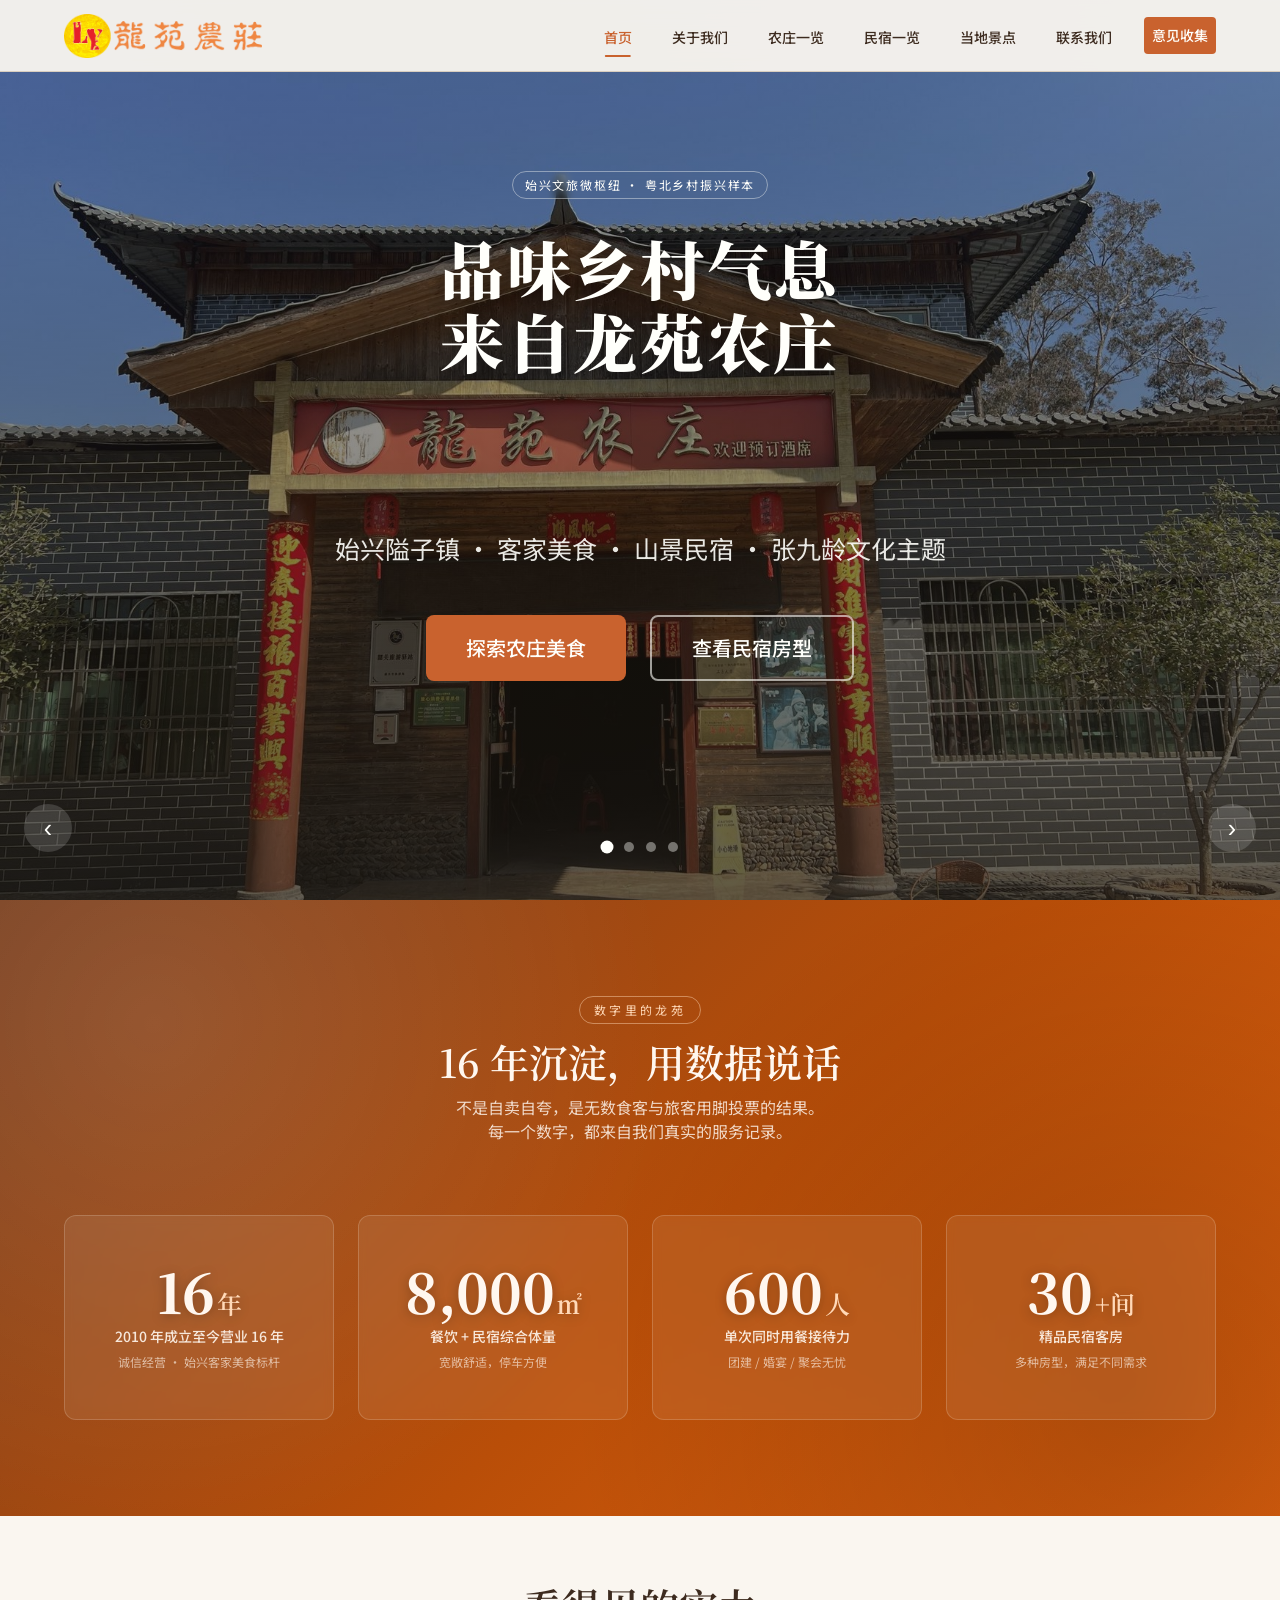
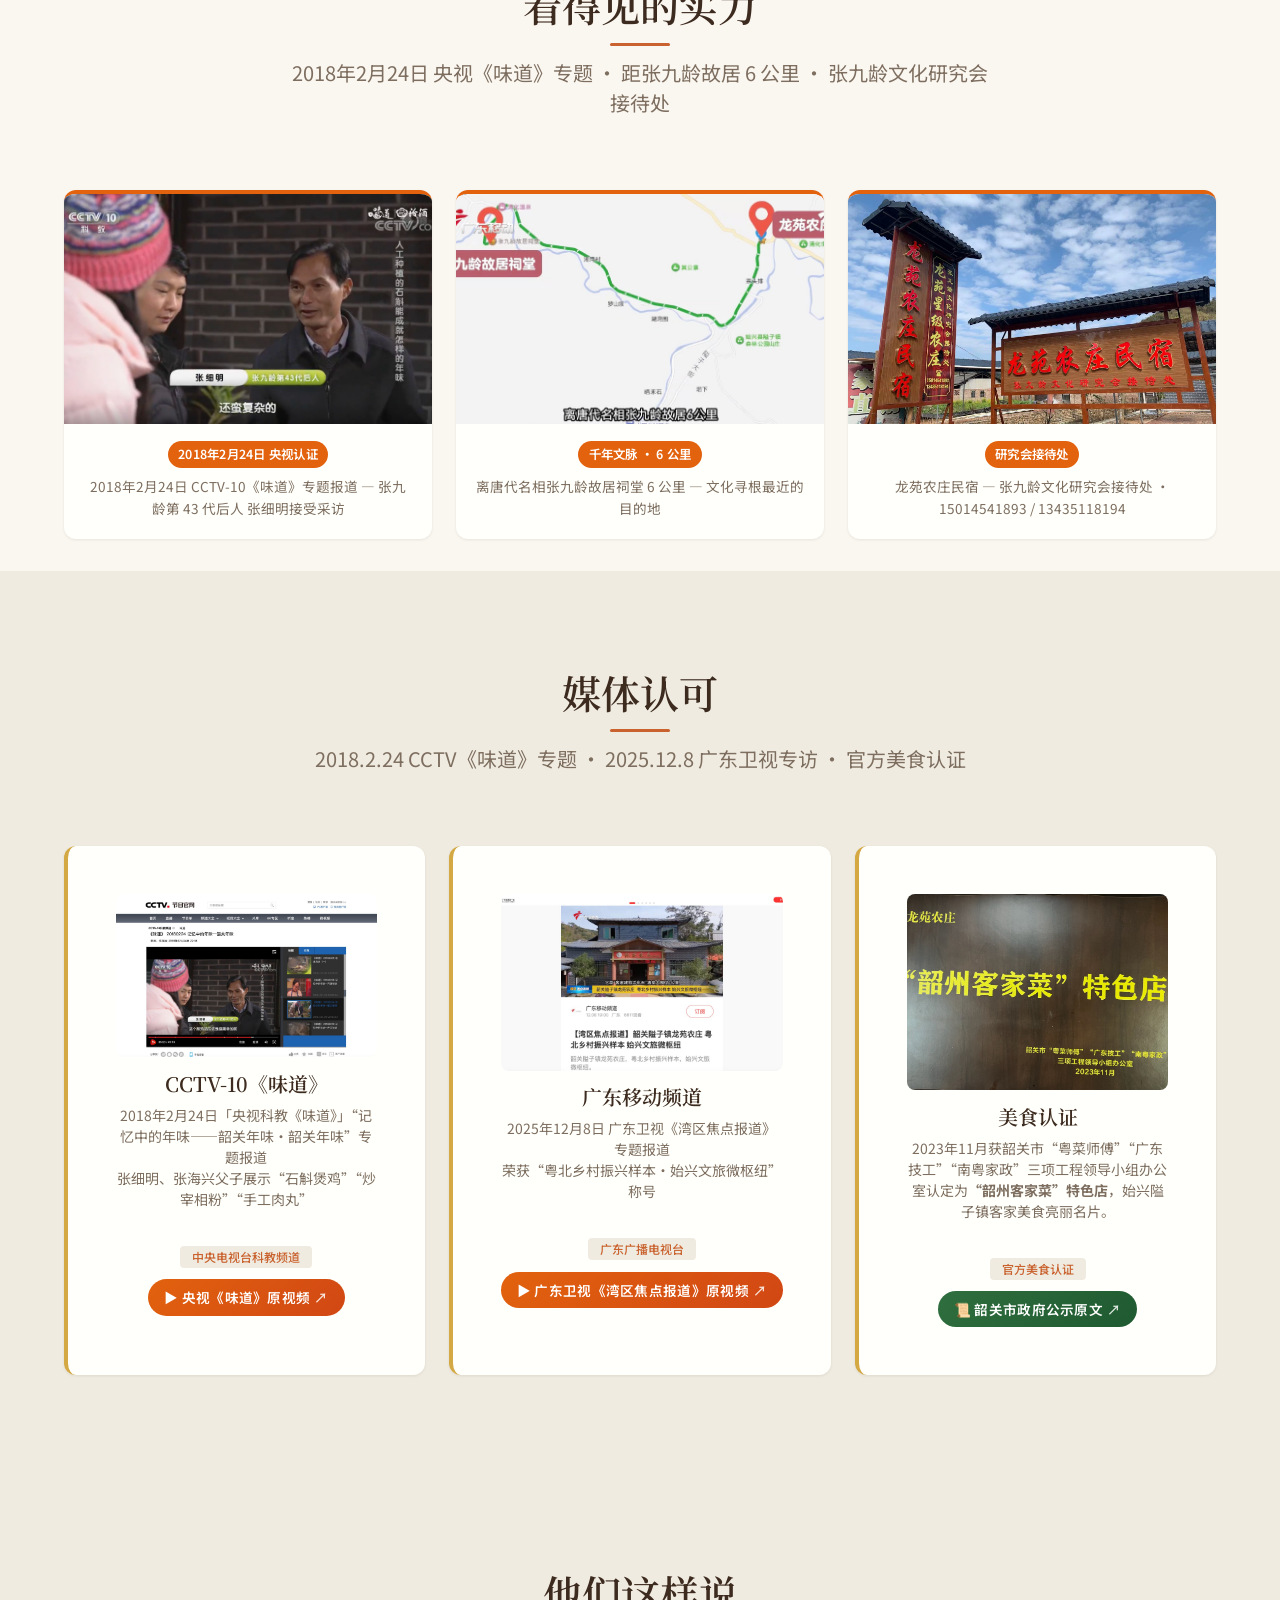
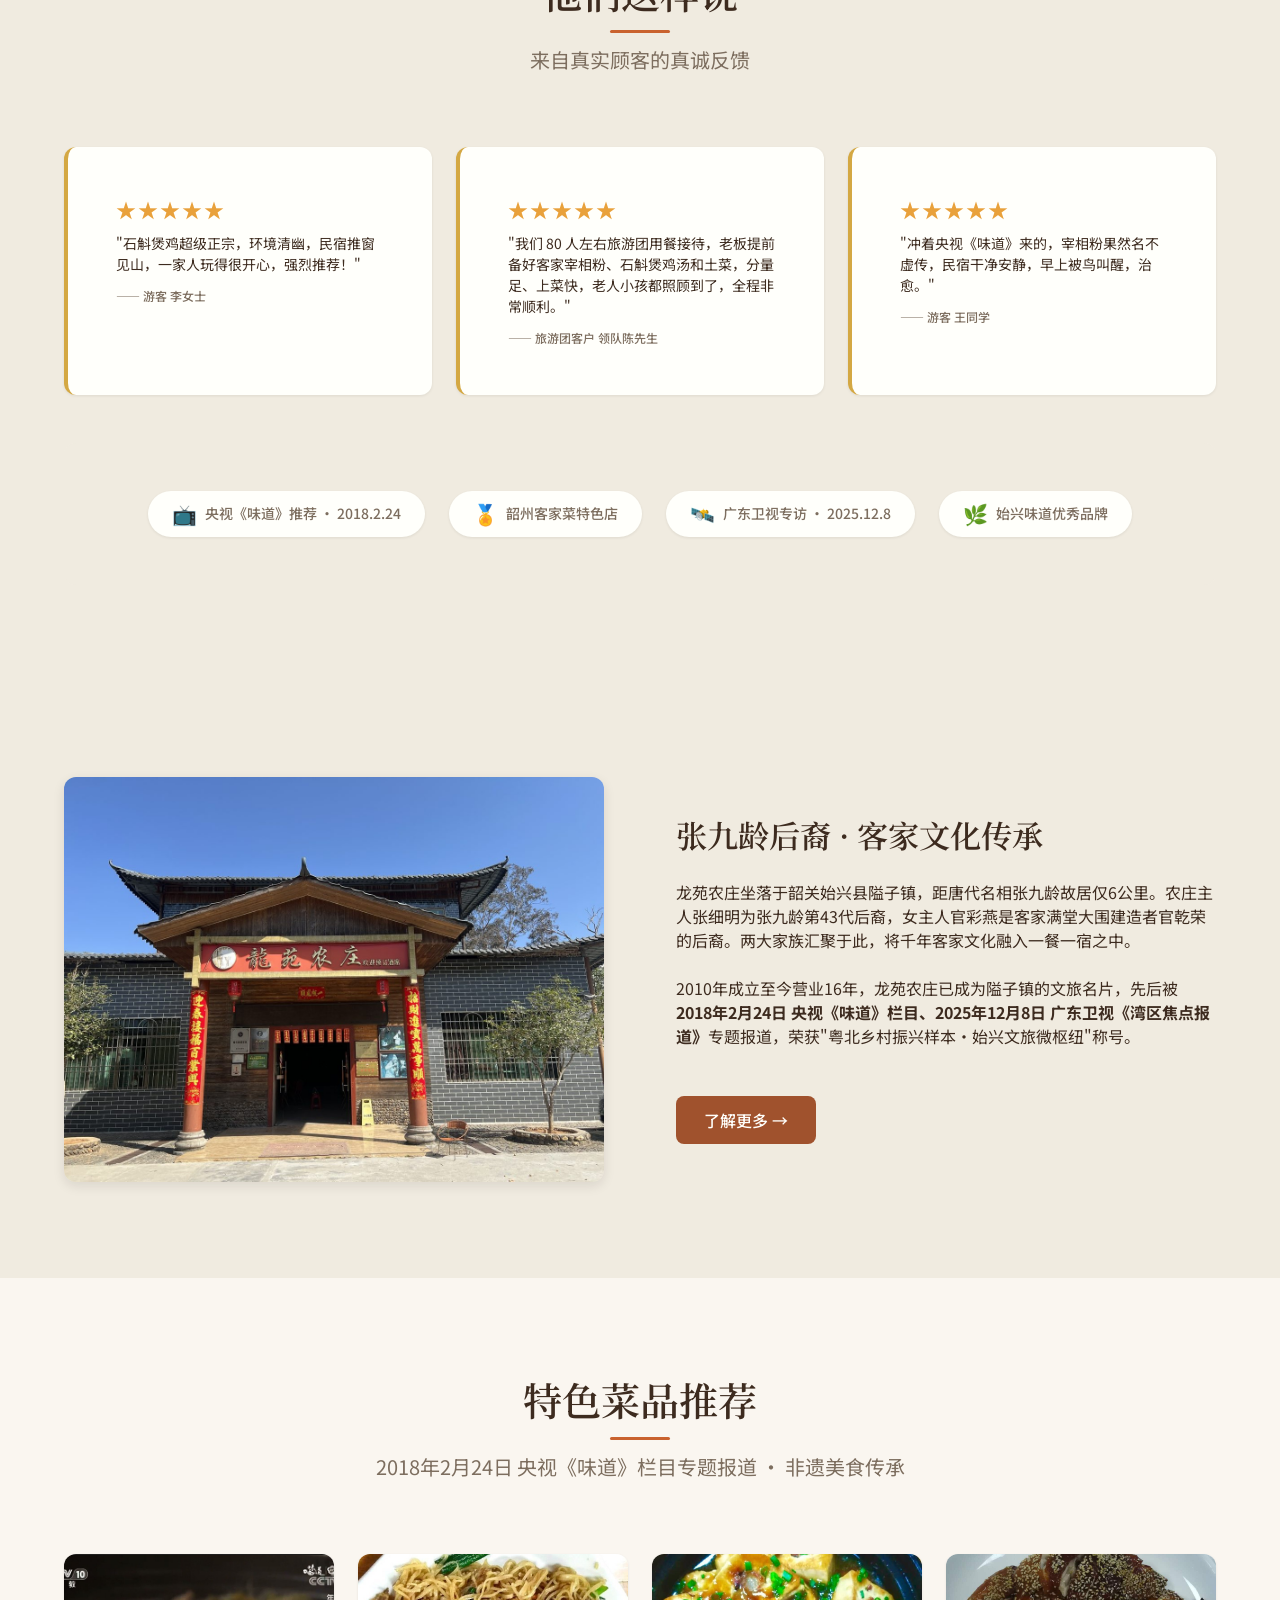
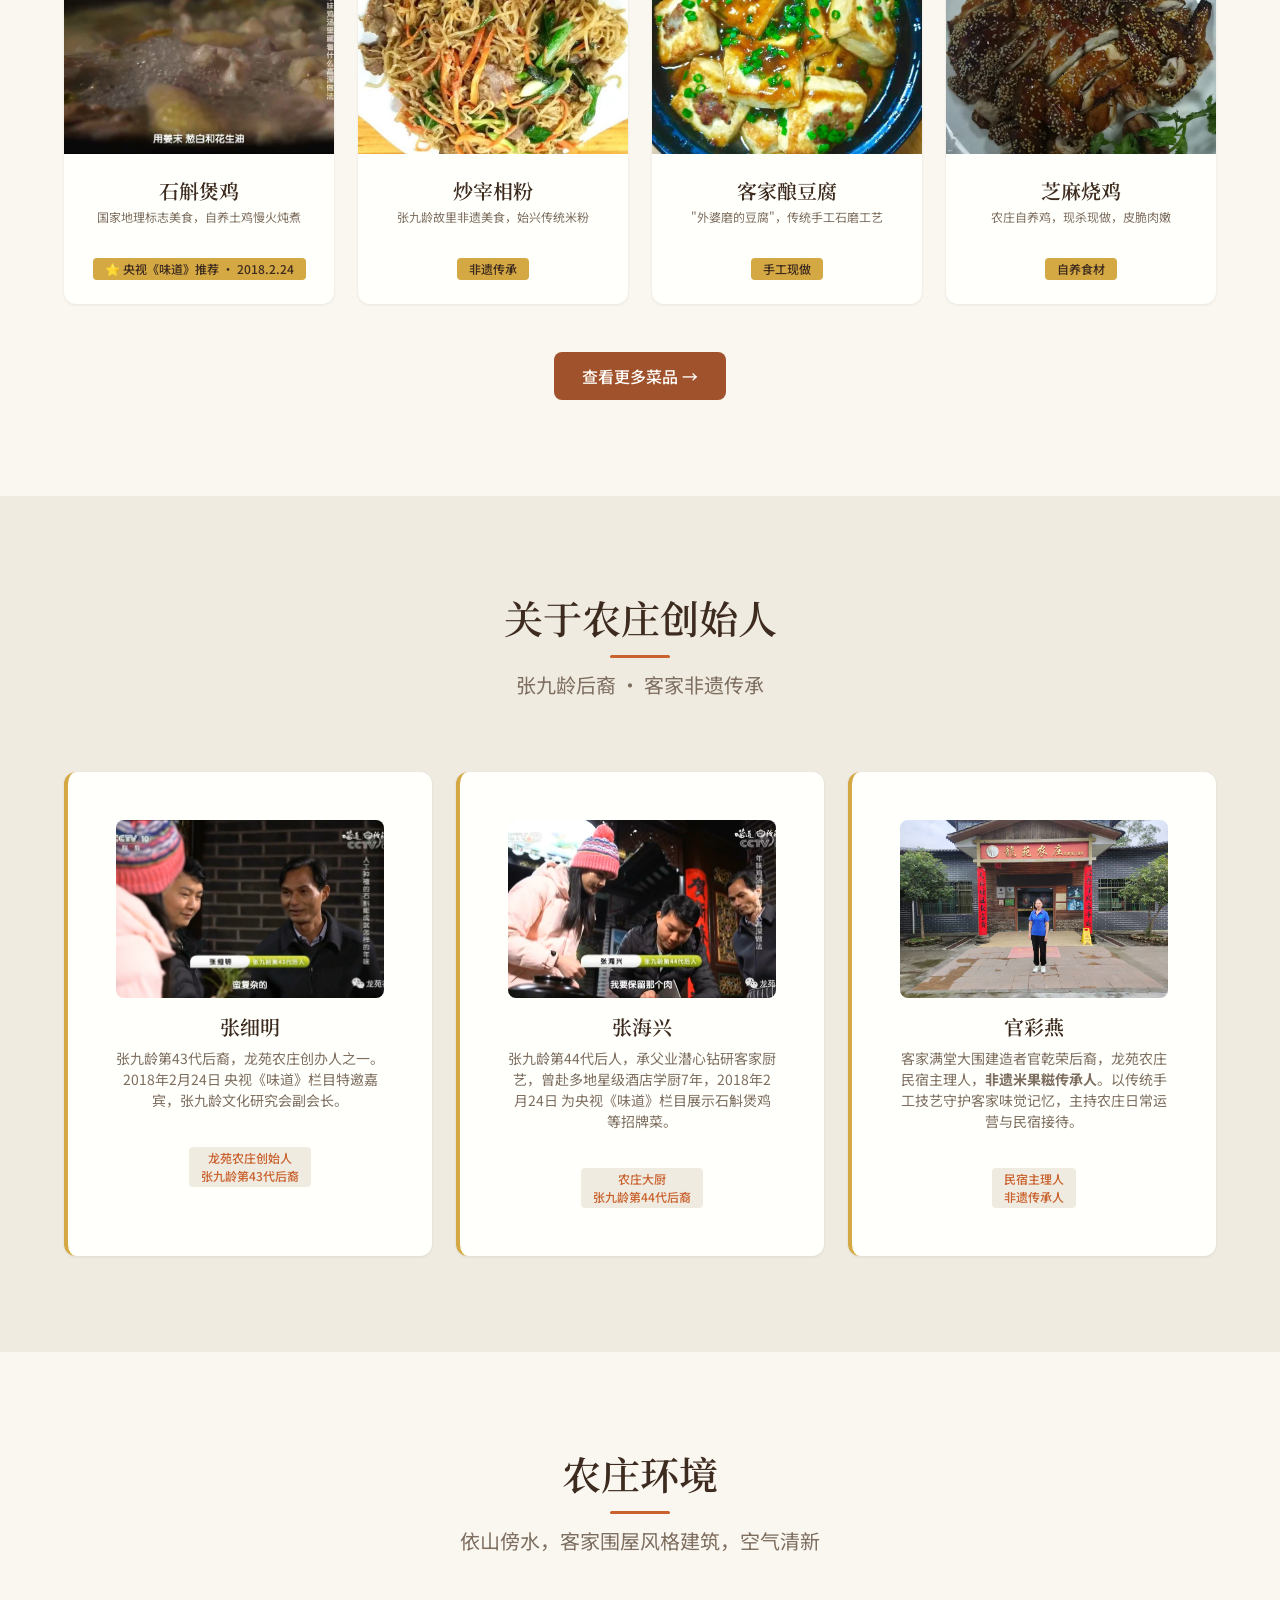
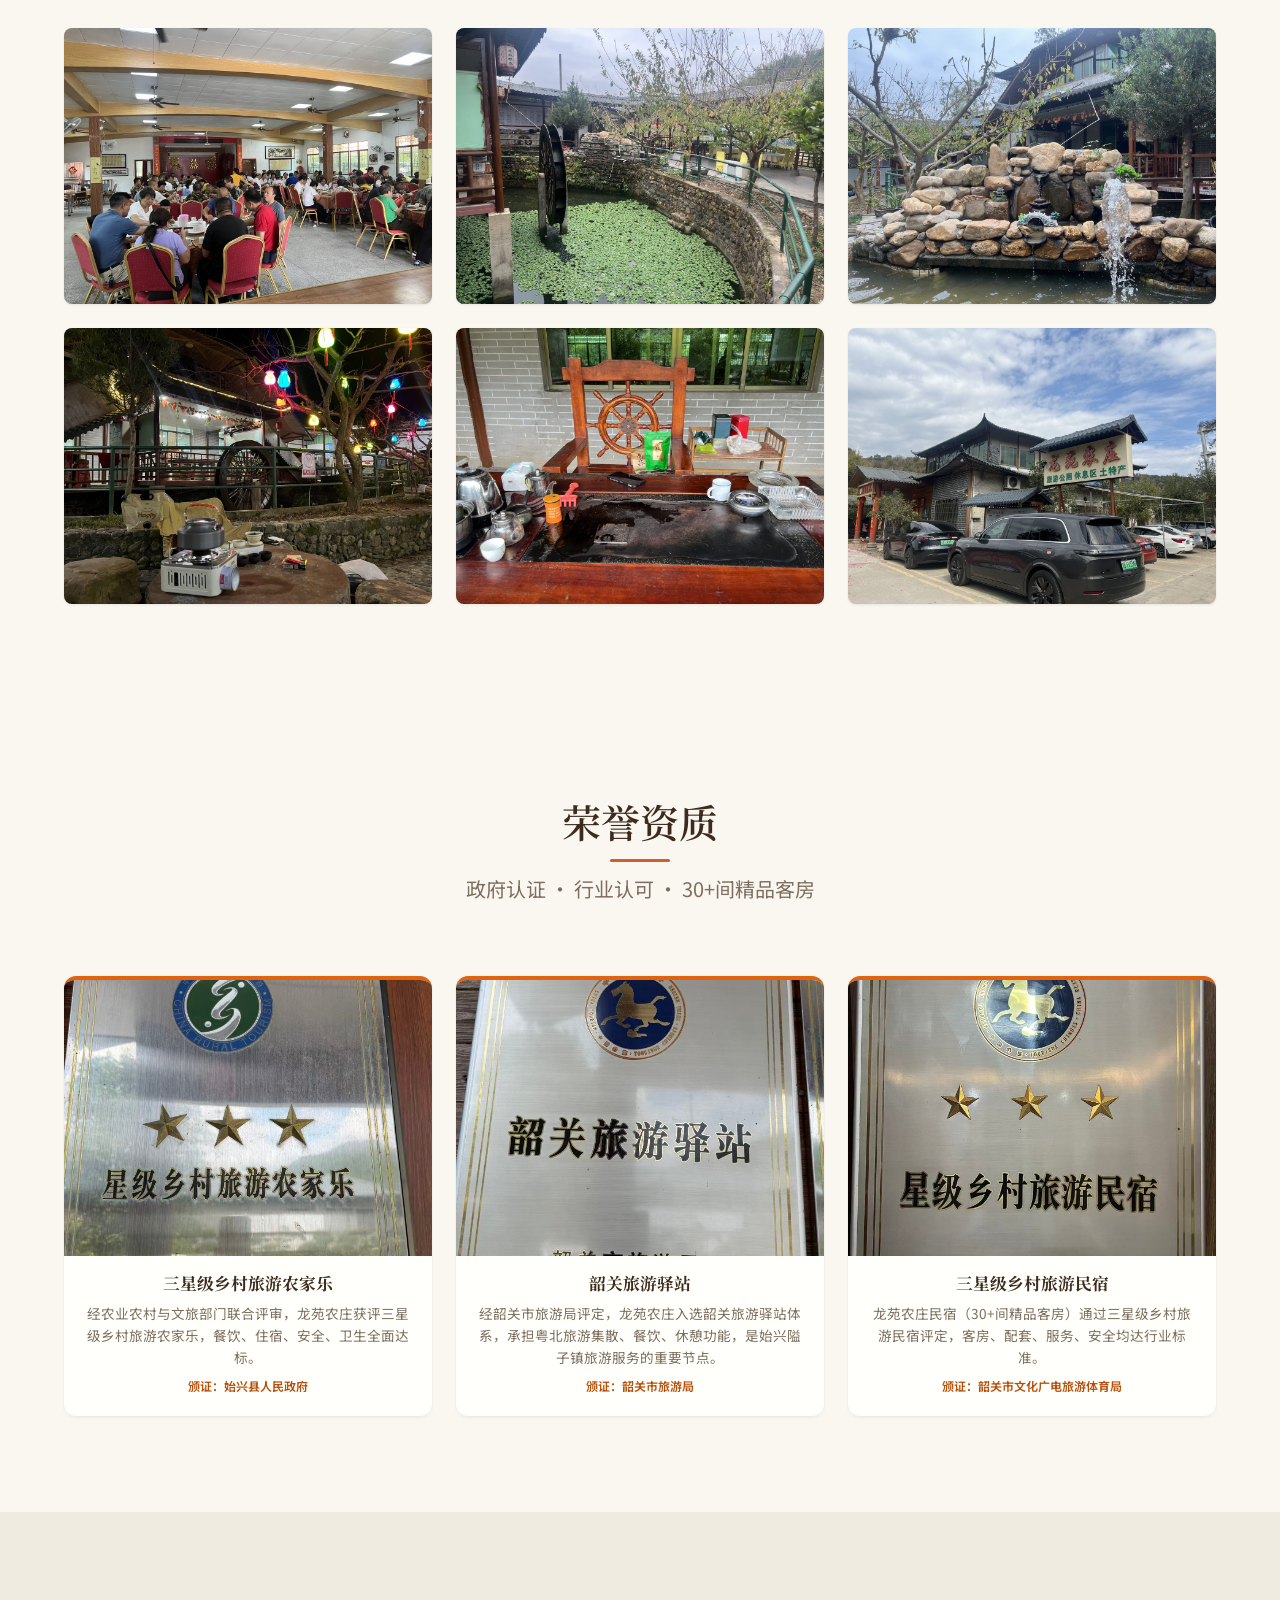
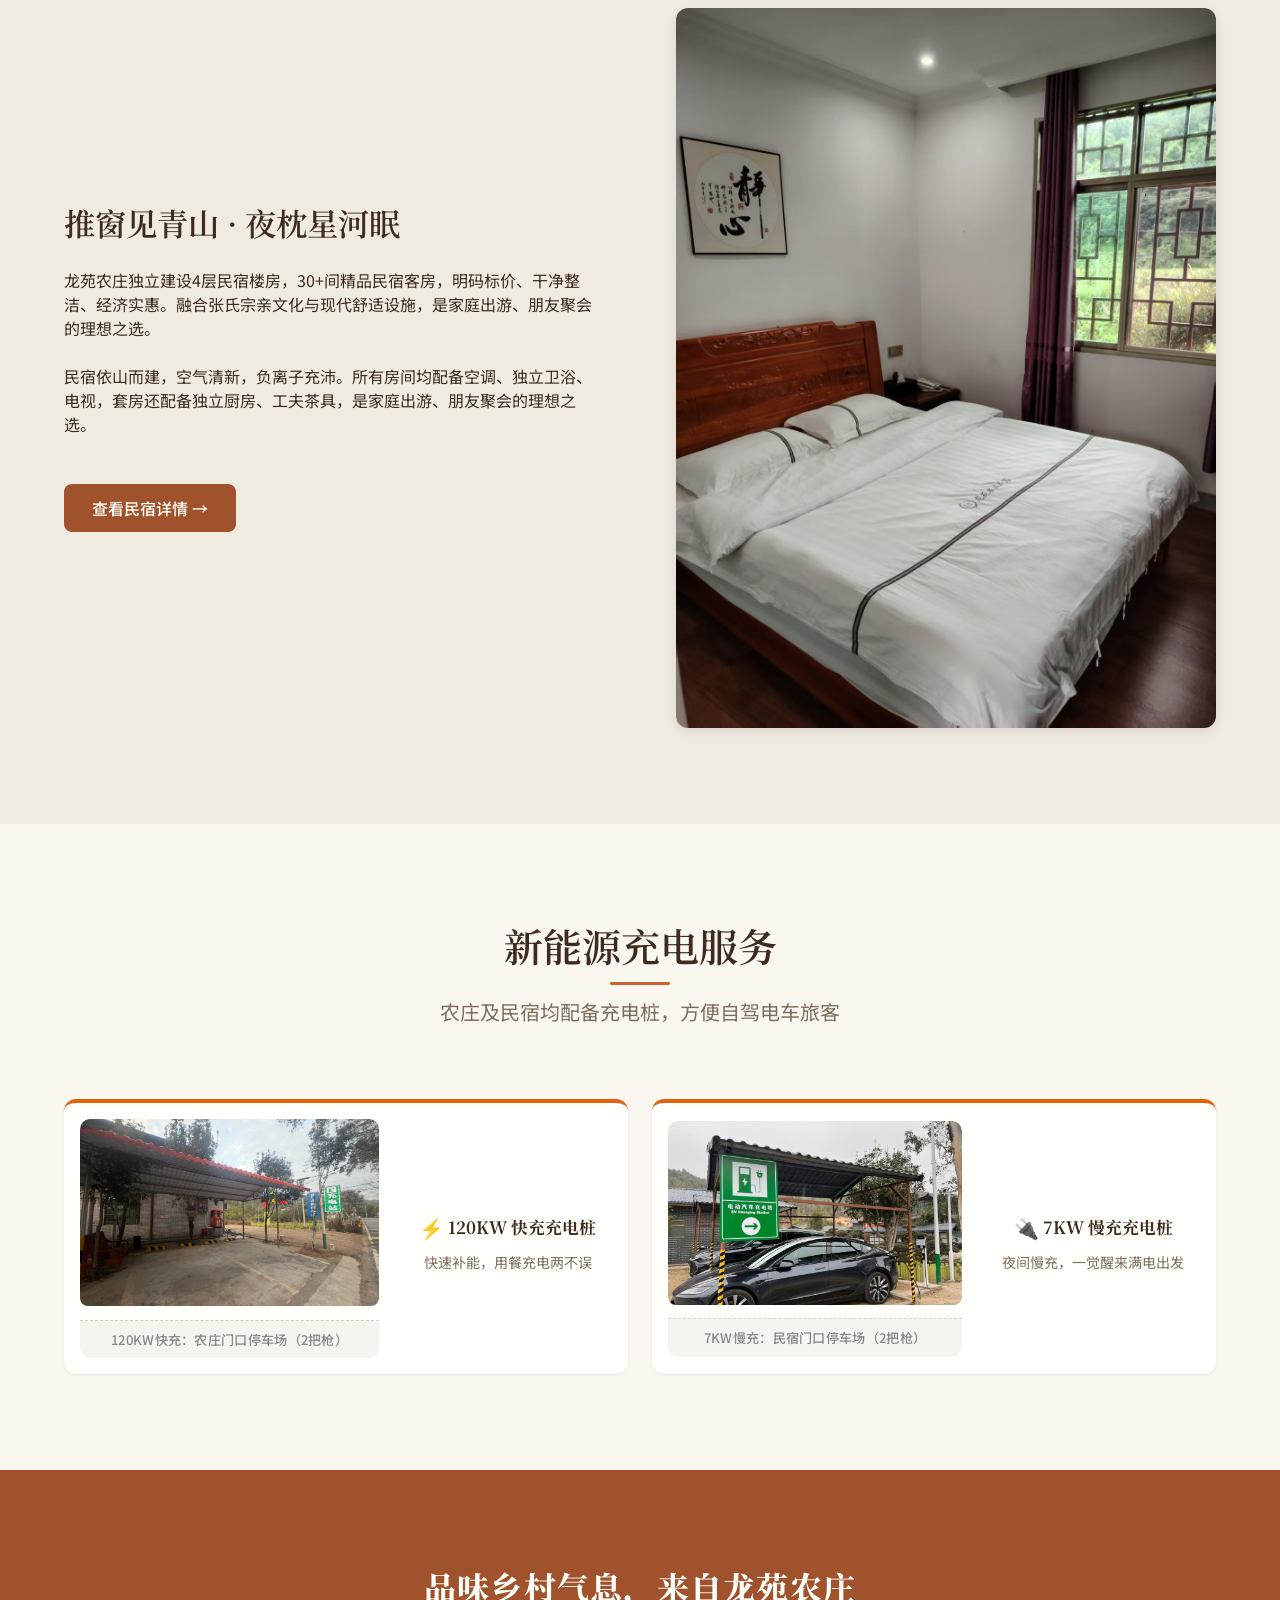
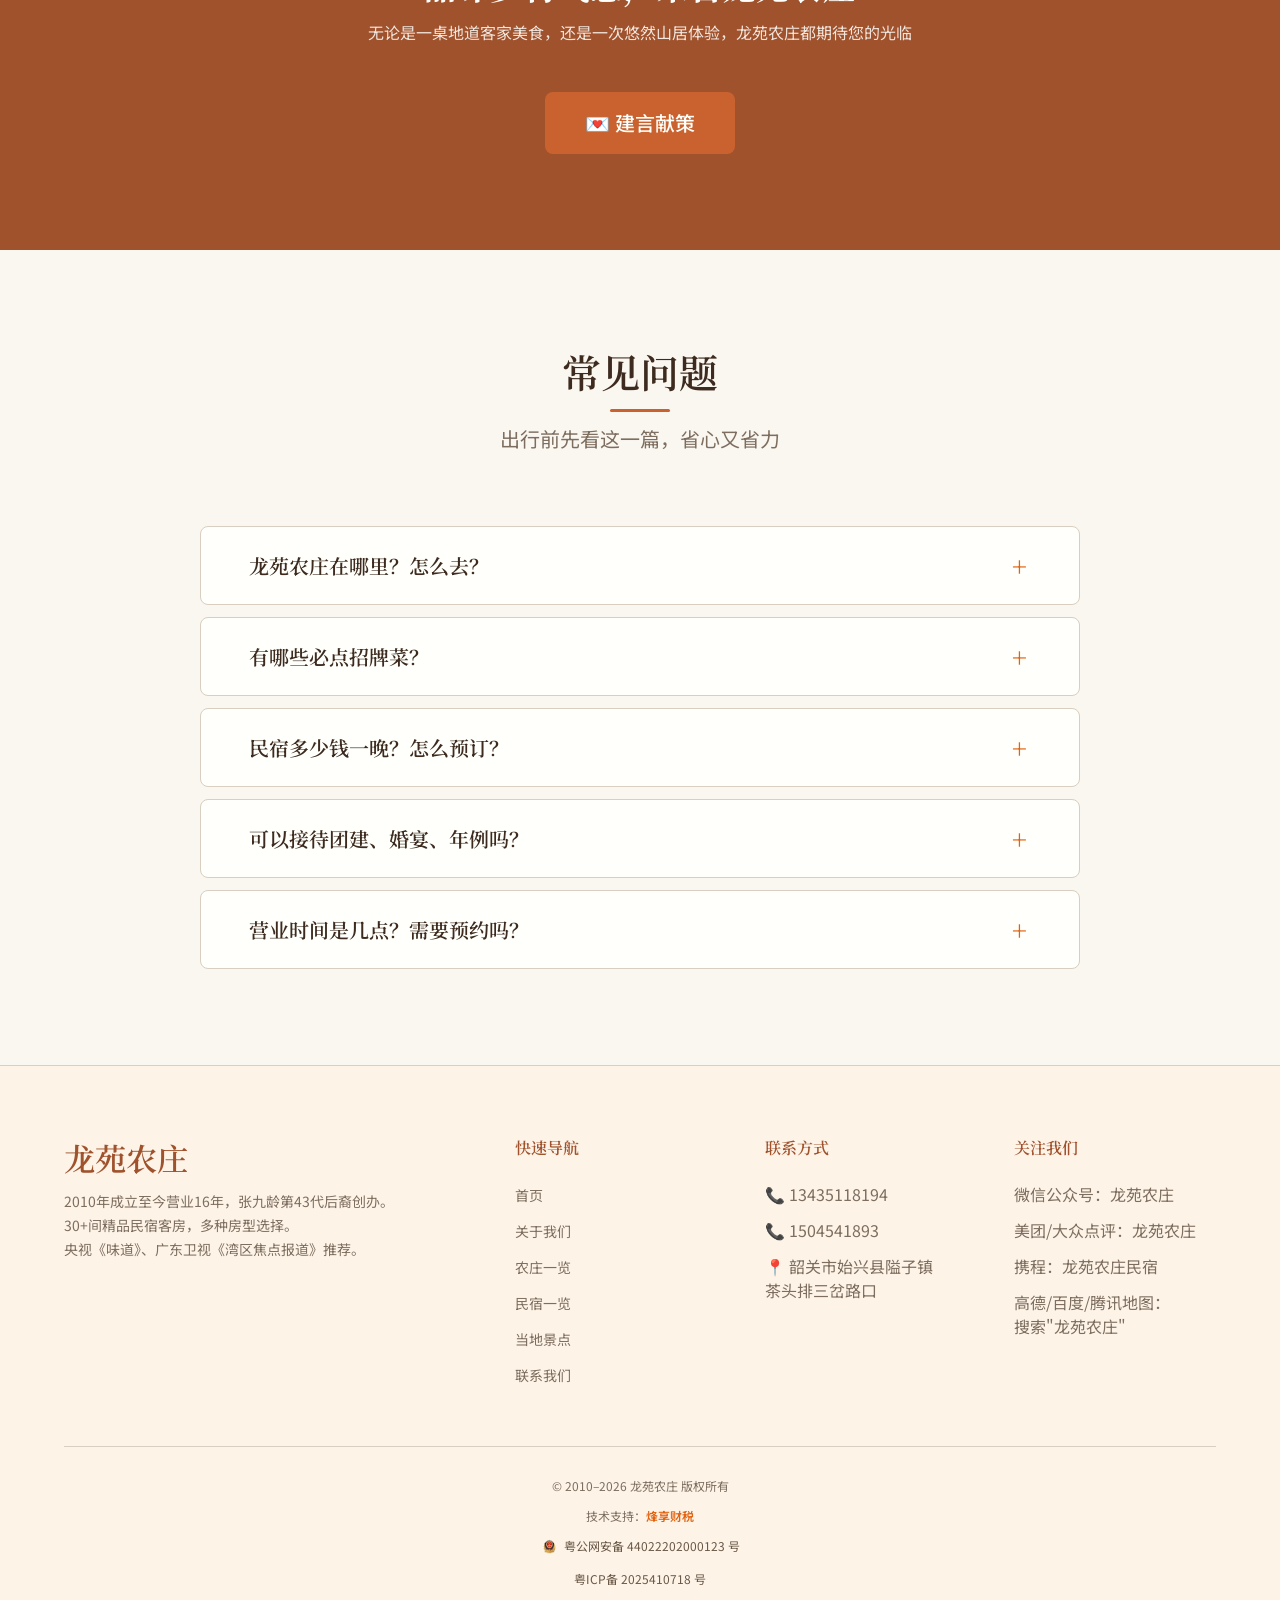
==== index.html @ e8c621ae "龙苑农庄官网 V2.0.1.20260827 终版部署包" ====
<!DOCTYPE html>
<html lang="zh-CN">
<head>
 <meta charset="UTF-8">
 <meta name="viewport" content="width=device-width, initial-scale=1.0">
 <title>龙苑农庄 — 品味乡村气息，来自龙苑农庄 | 韶关始兴客家美食·民宿</title>
 <meta name="description" content="龙苑农庄位于韶关始兴县隘子镇，集客家美食餐饮与精品民宿于一体。央视《味道》推荐，2010年成立至今营业16年，8000㎡占地，可同时接待600人用餐。张九龄文化主题，非遗美食石斛煲鸡、宰相粉。">
 <meta name="keywords" content="龙苑农庄,韶关农庄,始兴农庄,隘子镇美食,客家美食,农家乐,民宿,张九龄,满堂大围,石斛煲鸡,宰相粉">
 <link rel="icon" type="image/x-icon" href="images/logo/logo-icon.png">
 <link rel="stylesheet" href="css/style.css">
 <!-- v2 优化增强样式：强刺激数据墙 / 利益点 / FAQ / 社会证明 -->
 <link rel="stylesheet" href="css/v2-enhancements.css">
 <link rel="canonical" href="https://www.longyuannongzhuang.com/">
 <!-- AI 搜索引擎友好：llms.txt -->
 <link rel="llms-txt" href="llms.txt" type="text/plain">
 <!-- Open Graph -->
 <meta property="og:title" content="龙苑农庄 — 品味乡村气息，来自龙苑农庄">
 <meta property="og:description" content="央视推荐客家美食·始兴隘子镇精品民宿·张九龄文化主题农庄">
 <meta property="og:image" content="images/hero/hero-01.jpg">
 <meta property="og:type" content="website">
 <!-- Structured Data (v2 增强：面向 AI 搜索 / 富媒体摘要的多类型 @graph) -->
 <script type="application/ld+json">
 {
  "@context": "https://schema.org",
  "@graph": [
   {
    "@type": "WebSite",
    "@id": "https://www.longyuannongzhuang.com/#website",
    "name": "龙苑农庄官网",
    "url": "https://www.longyuannongzhuang.com/",
    "inLanguage": "zh-CN",
    "publisher": { "@id": "https://www.longyuannongzhuang.com/#business" },
    "potentialAction": {
     "@type": "SearchAction",
     "target": "https://www.longyuannongzhuang.com/search?q={search_term_string}",
     "query-input": "required name=search_term_string"
    }
   },
   {
    "@type": "LocalBusiness",
    "@id": "https://www.longyuannongzhuang.com/#business",
    "name": "龙苑农庄",
    "alternateName": "龙苑农庄民宿",
    "url": "https://www.longyuannongzhuang.com/",
    "image": [
     "https://www.longyuannongzhuang.com/images/hero/hero-01.jpg",
     "https://www.longyuannongzhuang.com/images/farm/farm-exterior.jpg"
    ],
    "logo": "https://www.longyuannongzhuang.com/images/logo/logo.png",
    "description": "龙苑农庄位于韶关始兴县隘子镇，集客家美食餐饮与精品民宿于一体，央视《味道》推荐，2010年成立至今营业16年。",
    "@type": "Restaurant",
    "servesCuisine": ["客家菜", "农家菜", "粤北特色菜"],
    "priceRange": "¥¥",
    "currenciesAccepted": "CNY",
    "address": {
     "@type": "PostalAddress",
     "streetAddress": "隘子镇茶头排三岔路口往司前方向50米",
     "addressLocality": "始兴县",
     "addressRegion": "广东省",
     "postalCode": "512500",
     "addressCountry": "CN"
    },
    "geo": {
     "@type": "GeoCoordinates",
     "latitude": 24.8732,
     "longitude": 113.9584
    },
    "telephone": "+86-13435118194",
    "openingHoursSpecification": [
     { "@type": "OpeningHoursSpecification", "dayOfWeek": ["Monday","Tuesday","Wednesday","Thursday","Friday","Saturday","Sunday"], "opens": "09:00", "closes": "22:00" }
    ],
    "acceptsReservations": true,
    "hasMenu": "https://www.longyuannongzhuang.com/farm.html",
    "tourBookingPage": "https://www.longyuannongzhuang.com/contact.html",
    "review": [
     {
      "@type": "Review",
      "author": { "@type": "Person", "name": "游客 李女士" },
      "reviewRating": { "@type": "Rating", "ratingValue": "5", "bestRating": "5" },
      "reviewBody": "石斛煲鸡超级正宗，环境清幽，民宿推窗见山，一家人玩得很开心，强烈推荐！"
     }
    ],
    "sameAs": [
     "https://weibo.com/longyuannongzhuang",
     "https://www.dianping.com/shop/longyuannongzhuang",
     "https://you.ctrip.com/s hotel/longyuannongzhuang"
    ],
    "award": ["央视《味道》栏目推荐品牌", "韶州客家菜特色店"],
    "founder": { "@type": "Person", "name": "张细明", "jobTitle": "龙苑农庄创办人" },
    "foundingDate": "2010"
   },
   {
    "@type": "BreadcrumbList",
    "itemListElement": [
     { "@type": "ListItem", "position": 1, "name": "首页", "item": "https://www.longyuannongzhuang.com/" }
    ]
   }
  ]
 }
 </script>
</head>
<body>

 <!-- Navigation -->
 <nav class="nav" role="navigation" aria-label="主导航">
  <div class="container nav-inner">
   <a href="index.html" class="nav-logo" aria-label="龙苑农庄首页">
    <img src="images/logo/logo.png" alt="龙苑农庄" width="180" height="44">
   </a>
   <button class="nav-toggle" aria-label="菜单" aria-expanded="false">
    <span></span><span></span><span></span>
   </button>
   <ul class="nav-links" role="menubar">
    <li role="none"><a href="index.html" class="active" role="menuitem">首页</a></li>
    <li role="none"><a href="about.html" role="menuitem">关于我们</a></li>
    <li role="none"><a href="farm.html" role="menuitem">农庄一览</a></li>
    <li role="none"><a href="homestay.html" role="menuitem">民宿一览</a></li>
    <li role="none"><a href="attractions.html" role="menuitem">当地景点</a></li>
    <li role="none"><a href="contact.html" role="menuitem">联系我们</a></li>
    <li role="none"><a href="contact.html" class="nav-cta">意见收集</a></li>
   </ul>
  </div>
 </nav>

 <!-- Hero Carousel -->
 <section class="hero" aria-label="首页轮播">
  <div class="hero-slides">
   <div class="hero-slide active" style="background-image: url('images/hero/hero-01.jpg')"></div>
   <div class="hero-slide" style="background-image: url('images/hero/hero-02.jpg')"></div>
   <div class="hero-slide" style="background-image: url('images/hero/hero-03.jpg')"></div>
   <div class="hero-slide" style="background-image: url('images/hero/hero-04.jpg')"></div>
  </div>
  <div class="hero-overlay"></div>
  <div class="hero-content">
   <span class="hero-tag">始兴文旅微枢纽 · 粤北乡村振兴样本</span>
   <h1 class="hero-title slogan-hero">品味乡村气息<br>来自龙苑农庄</h1>
   <p class="hero-subtitle">始兴隘子镇 · 客家美食 · 山景民宿 · 张九龄文化主题</p>
   <div class="hero-actions">
    <a href="farm.html" class="btn btn-primary btn-lg">探索农庄美食</a>
    <a href="homestay.html" class="btn btn-outline btn-lg">查看民宿房型</a>
   </div>
  </div>
  <button class="hero-arrow hero-arrow--prev" aria-label="上一张">‹</button>
  <button class="hero-arrow hero-arrow--next" aria-label="下一张">›</button>
  <div class="hero-dots">
   <button class="hero-dot active" aria-label="第1张"></button>
   <button class="hero-dot" aria-label="第2张"></button>
   <button class="hero-dot" aria-label="第3张"></button>
   <button class="hero-dot" aria-label="第4张"></button>
  </div>
 </section>

 <!-- ═══ 强刺激数据墙（v2 新增） ═══ -->
 <section class="power-stats fade-in" aria-label="数字里的龙苑">
  <div class="container">
   <div class="power-stats-head">
    <span class="eyebrow">数字里的龙苑</span>
    <h2>16 年沉淀，用数据说话</h2>
    <p>不是自卖自夸，是无数食客与旅客用脚投票的结果。<br>每一个数字，都来自我们真实的服务记录。</p>
   </div>
   <div class="power-grid">
    <div class="power-card">
     <div class="power-number"><span class="num" data-count="16">0</span><span class="power-unit">年</span></div>
     <div class="power-label">2010 年成立至今营业 16 年</div>
     <div class="power-tip">诚信经营 · 始兴客家美食标杆</div>
    </div>
    <div class="power-card">
     <div class="power-number"><span class="num" data-count="8000">0</span><span class="power-unit">㎡</span></div>
     <div class="power-label">餐饮 + 民宿综合体量</div>
     <div class="power-tip">宽敞舒适，停车方便</div>
    </div>
    <div class="power-card">
     <div class="power-number"><span class="num" data-count="600">0</span><span class="power-unit">人</span></div>
     <div class="power-label">单次同时用餐接待力</div>
     <div class="power-tip">团建 / 婚宴 / 聚会无忧</div>
    </div>
    <div class="power-card">
     <div class="power-number"><span class="num" data-count="30">0</span><span class="power-unit">+间</span></div>
     <div class="power-label">精品民宿客房</div>
     <div class="power-tip">多种房型，满足不同需求</div>
    </div>
   </div>
  </div>
 </section>

 <!-- ═══ 品牌实力证据带（CCTV / 6公里地图 / 民宿招牌） ═══ -->
 <section class="section section-evidence fade-in" aria-label="品牌实力证据">
  <div class="container">
   <div class="section-header">
    <h2>看得见的实力</h2>
    <span class="section-divider"></span>
    <p>2018年2月24日 央视《味道》专题 · 距张九龄故居 6 公里 · 张九龄文化研究会接待处</p>
   </div>
   <div class="evidence-grid">
    <a class="evidence-item" href="javascript:void(0)" aria-label="CCTV-10《味道》专题报道张细明">
     <img src="images/media/cctv-screenshot-taste.jpg" alt="CCTV-10《味道》专题报道·张九龄第43代后人张细明接受采访" loading="lazy">
     <div class="evidence-caption">
      <span class="evidence-tag">2018年2月24日 央视认证</span>
      <p>2018年2月24日 CCTV-10《味道》专题报道 — 张九龄第 43 代后人 张细明接受采访</p>
     </div>
    </a>
    <a class="evidence-item" href="javascript:void(0)" aria-label="龙苑农庄离张九龄故居 6 公里">
     <img src="images/media/map-zhangjiu6km.jpg" alt="龙苑农庄离唐代名相张九龄故居祠堂 6 公里" loading="lazy">
     <div class="evidence-caption">
      <span class="evidence-tag">千年文脉 · 6 公里</span>
      <p>离唐代名相张九龄故居祠堂 6 公里 — 文化寻根最近的目的地</p>
     </div>
    </a>
    <a class="evidence-item" href="javascript:void(0)" aria-label="龙苑农庄民宿招牌">
     <img src="images/homestay/homestay-signboard.jpg" alt="龙苑农庄民宿门楼与招牌 — 张九龄文化研究会接待处" loading="lazy">
     <div class="evidence-caption">
      <span class="evidence-tag">研究会接待处</span>
      <p>龙苑农庄民宿 — 张九龄文化研究会接待处 · 15014541893 / 13435118194</p>
     </div>
    </a>
   </div>
  </div>
 </section>

<!-- Media Recognition -->
 <section class="section section-alt fade-in" aria-label="媒体认可">
  <div class="container">
   <div class="section-header">
    <h2>媒体认可</h2>
    <span class="section-divider"></span>
    <p>2018.2.24 CCTV《味道》专题 · 2025.12.8 广东卫视专访 · 官方美食认证</p>
   </div>
   <div class="media-grid stagger-children">
    <div class="media-card">
     <div class="media-card-media">
      <img class="media-card-img" src="images/media/media-cctv-taste.jpg" alt="CCTV-10《味道》专题报道龙苑农庄" loading="lazy">
     </div>
     <h3>CCTV-10《味道》</h3>
     <p>2018年2月24日「央视科教《味道》」“记忆中的年味——韶关年味·韶关年味”专题报道<br>张细明、张海兴父子展示“石斛煲鸡”“炒宰相粉”“手工肉丸”</p>
     <span class="media-source">中央电视台科教频道</span>
     <a class="media-link-btn" href="https://tv.cctv.com/2018/02/24/VIDEyAd4R15zXhuBlPBkuvvH180224.shtml?spm=C95797228340.P3XSH3djsU2B.0.0" target="_blank" rel="noopener noreferrer" aria-label="新标签页打开 CCTV《味道》节目视频">▶ 央视《味道》原视频</a>
    </div>
    <div class="media-card">
     <div class="media-card-media">
      <img class="media-card-img" src="images/media/media-gdmobile.jpg" alt="广东移动频道报道龙苑农庄" loading="lazy">
     </div>
     <h3>广东移动频道</h3>
     <p>2025年12月8日 广东卫视《湾区焦点报道》专题报道<br>荣获“粤北乡村振兴样本·始兴文旅微枢纽”称号</p>
     <span class="media-source">广东广播电视台</span>
     <a class="media-link-btn" href="https://m.itouchtv.cn/video/58f3b4091e1ae907c73eae3b4c4e0204?shareId=9I2CgoFE" target="_blank" rel="noopener noreferrer" aria-label="新标签页打开 广东卫视《湾区焦点报道》视频">▶ 广东卫视《湾区焦点报道》原视频</a>
    </div>
    <div class="media-card">
     <div class="media-card-media">
      <img class="media-card-img media-card-img--food" src="images/media/media-shaozhou-plaque.jpg" alt="“韶州客家菜”特色店铜牌" loading="lazy">
     </div>
     <h3>美食认证</h3>
     <p>2023年11月获韶关市“粤菜师傅”“广东技工”“南粤家政”三项工程领导小组办公室认定为<b>“韶州客家菜”特色店</b>，始兴隘子镇客家美食亮丽名片。</p>
     <span class="media-source">官方美食认证</span>
     <a class="media-link-btn media-link-btn--gov" href="https://www.gdsx.gov.cn/sgsxyzz/gkmlpt/content/2/2471/post_2471662.html#3559" target="_blank" rel="noopener noreferrer" aria-label="新标签页打开 韶关市政府公示原文">📜 韶关市政府公示原文</a>
    </div>
   </div>
  </div>
 </section>

 <!-- ═══ 社会证明：真实好评（v2 新增） ═══ -->
 <section class="section section-alt fade-in" aria-label="顾客好评">
  <div class="container">
   <div class="section-header">
    <h2>他们这样说</h2>
    <span class="section-divider"></span>
    <p>来自真实顾客的真诚反馈</p>
   </div>
   <div class="review-strip">
    <div class="review-card">
     <div class="review-stars">★★★★★</div>
     <p>"石斛煲鸡超级正宗，环境清幽，民宿推窗见山，一家人玩得很开心，强烈推荐！"</p>
     <div class="review-author">—— 游客 李女士</div>
    </div>
    <div class="review-card">
     <div class="review-stars">★★★★★</div>
     <p>"我们 80 人左右旅游团用餐接待，老板提前备好客家宰相粉、石斛煲鸡汤和土菜，分量足、上菜快，老人小孩都照顾到了，全程非常顺利。"</p>
     <div class="review-author">—— 旅游团客户 领队陈先生</div>
    </div>
    <div class="review-card">
     <div class="review-stars">★★★★★</div>
     <p>"冲着央视《味道》来的，宰相粉果然名不虚传，民宿干净安静，早上被鸟叫醒，治愈。"</p>
     <div class="review-author">—— 游客 王同学</div>
    </div>
   </div>
   <div class="trust-bar" style="margin-top:var(--space-lg)">
    <span class="trust-item"><span class="trust-ico">📺</span> 央视《味道》推荐 · 2018.2.24</span>
    <span class="trust-item"><span class="trust-ico">🏅</span> 韶州客家菜特色店</span>
    <span class="trust-item"><span class="trust-ico">🛰️</span> 广东卫视专访 · 2025.12.8</span>
    <span class="trust-item"><span class="trust-ico">🌿</span> 始兴味道优秀品牌</span>
   </div>
  </div>
 </section>


 <!-- About Teaser -->
 <section class="section section-alt fade-in" aria-label="关于我们简介">
  <div class="container">
   <div class="two-col">
    <div class="two-col-img">
     <img src="images/farm/farm-exterior.jpg" alt="龙苑农庄门面" loading="lazy" width="600" height="450">
    </div>
    <div class="two-col-content">
     <h2>张九龄后裔 · 客家文化传承</h2>
     <p>龙苑农庄坐落于韶关始兴县隘子镇，距唐代名相张九龄故居仅6公里。农庄主人张细明为张九龄第43代后裔，女主人官彩燕是客家满堂大围建造者官乾荣的后裔。两大家族汇聚于此，将千年客家文化融入一餐一宿之中。</p>
     <p>2010年成立至今营业16年，龙苑农庄已成为隘子镇的文旅名片，先后被 <strong>2018年2月24日 央视《味道》栏目、2025年12月8日 广东卫视《湾区焦点报道》</strong>专题报道，荣获"粤北乡村振兴样本·始兴文旅微枢纽"称号。</p>
     <a href="about.html" class="btn btn-secondary mt-md">了解更多 →</a>
    </div>
   </div>
  </div>
 </section>

 <!-- Featured Dishes -->
 <section class="section fade-in" aria-label="特色菜品">
  <div class="container">
   <div class="section-header">
    <h2>特色菜品推荐</h2>
    <span class="section-divider"></span>
    <p>2018年2月24日 央视《味道》栏目专题报道 · 非遗美食传承</p>
   </div>
   <div class="food-grid stagger-children">
    <div class="food-card">
     <img src="images/food/food-shihu-soup-1.jpg" alt="石斛煲鸡" loading="lazy" width="400" height="300">
     <div class="food-card-body">
      <h4>石斛煲鸡</h4>
      <p>国家地理标志美食，自养土鸡慢火炖煮</p>
      <span class="food-card-badge">⭐ 央视《味道》推荐 · 2018.2.24</span>
     </div>
    </div>
    <div class="food-card">
     <img src="images/food/food-zaixiangfen.jpg" alt="炒宰相粉" loading="lazy" width="400" height="300">
     <div class="food-card-body">
      <h4>炒宰相粉</h4>
      <p>张九龄故里非遗美食，始兴传统米粉</p>
      <span class="food-card-badge">非遗传承</span>
     </div>
    </div>
    <div class="food-card">
     <img src="images/food/food-doufu.jpg" alt="客家酿豆腐" loading="lazy" width="400" height="300">
     <div class="food-card-body">
      <h4>客家酿豆腐</h4>
      <p>"外婆磨的豆腐"，传统手工石磨工艺</p>
      <span class="food-card-badge">手工现做</span>
     </div>
    </div>
    <div class="food-card">
     <img src="images/food/food-chicken.jpg" alt="芝麻烧鸡" loading="lazy" width="400" height="300">
     <div class="food-card-body">
      <h4>芝麻烧鸡</h4>
      <p>农庄自养鸡，现杀现做，皮脆肉嫩</p>
      <span class="food-card-badge">自养食材</span>
     </div>
    </div>
   </div>
   <div class="text-center mt-lg">
    <a href="farm.html" class="btn btn-secondary">查看更多菜品 →</a>
   </div>
  </div>
 </section>

 <!-- Hosts -->
 <section class="section section-alt fade-in" aria-label="农庄主人">
  <div class="container">
   <div class="section-header">
    <h2>关于农庄创始人</h2>
    <span class="section-divider"></span>
    <p>张九龄后裔 · 客家非遗传承</p>
   </div>
   <div class="host-grid-3 stagger-children">
    <div class="media-card">
     <img src="images/people/host-zhangximing.jpg" alt="张细明" loading="lazy" width="600" height="400" style="width:100%;aspect-ratio:3/2;height:auto;max-height:240px;object-fit:cover;border-radius:8px;margin-bottom:1rem;background:#f5efe8;">
     <h3>张细明</h3>
     <p>张九龄第43代后裔，龙苑农庄创办人之一。2018年2月24日 央视《味道》栏目特邀嘉宾，张九龄文化研究会副会长。</p>
     <span class="media-source">龙苑农庄创始人<br>张九龄第43代后裔</span>
    </div>
    <div class="media-card">
     <img src="images/people/host-zhanghaixing.jpg" alt="张海兴" loading="lazy" width="600" height="400" style="width:100%;aspect-ratio:3/2;height:auto;max-height:240px;object-fit:cover;border-radius:8px;margin-bottom:1rem;background:#f5efe8;">
     <h3>张海兴</h3>
     <p>张九龄第44代后人，承父业潜心钻研客家厨艺，曾赴多地星级酒店学厨7年，2018年2月24日 为央视《味道》栏目展示石斛煲鸡等招牌菜。</p>
     <span class="media-source">农庄大厨<br>张九龄第44代后裔</span>
    </div>
    <div class="media-card">
     <img src="images/people/hostess-guancy.jpg" alt="官彩燕" loading="lazy" width="600" height="400" style="width:100%;aspect-ratio:3/2;height:auto;max-height:240px;object-fit:cover;border-radius:8px;margin-bottom:1rem;background:#f5efe8;">
     <h3>官彩燕</h3>
     <p>客家满堂大围建造者官乾荣后裔，龙苑农庄民宿主理人，<b>非遗米果糍传承人</b>。以传统手工技艺守护客家味觉记忆，主持农庄日常运营与民宿接待。</p>
     <span class="media-source">民宿主理人<br>非遗传承人</span>
    </div>
   </div>
  </div>
 </section>

 <!-- Environment Gallery -->
 <section class="section fade-in" aria-label="农庄环境">
  <div class="container">
   <div class="section-header">
    <h2>农庄环境</h2>
    <span class="section-divider"></span>
    <p>依山傍水，客家围屋风格建筑，空气清新</p>
   </div>
   <div class="gallery-grid">
    <div class="gallery-item">
     <img src="images/farm/farm-hall.jpg" alt="农庄大厅" loading="lazy" width="600" height="450">
     <div class="gallery-item-overlay"><span>宴会大厅 · 可容纳500人</span></div>
    </div>
    <div class="gallery-item">
     <img src="images/farm/farm-pond.jpg" alt="农庄池塘" loading="lazy" width="600" height="450">
     <div class="gallery-item-overlay"><span>山泉鱼塘 · 可自由垂钓</span></div>
    </div>
    <div class="gallery-item">
     <img src="images/farm/farm-landscape.jpg" alt="农庄假山景观" loading="lazy" width="600" height="450">
     <div class="gallery-item-overlay"><span>假山景观 · 园林庭院</span></div>
    </div>
    <div class="gallery-item">
     <img src="images/farm/farm-outdoor.jpg" alt="露天石桌石椅" loading="lazy" width="600" height="450">
     <div class="gallery-item-overlay"><span>露天茶座 · 清风徐来</span></div>
    </div>
    <div class="gallery-item">
     <img src="images/farm/farm-tea.jpg" alt="农庄泡茶区" loading="lazy" width="600" height="450">
     <div class="gallery-item-overlay"><span>品茗区 · 山泉泡茶</span></div>
    </div>
    <div class="gallery-item">
     <img src="images/farm/farm-parking.jpg" alt="停车场" loading="lazy" width="600" height="450">
     <div class="gallery-item-overlay"><span>大型停车场 · 50+车位</span></div>
    </div>
   </div>
  </div>
 </section>

 <!-- Honors -->
 <section class="section fade-in" aria-label="荣誉资质">
  <div class="container">
   <div class="section-header">
    <h2>荣誉资质</h2>
    <span class="section-divider"></span>
    <p>政府认证 · 行业认可 · 30+间精品客房</p>
   </div>
   <div class="honor-grid">
    <div class="honor-item">
     <img class="honor-img" src="images/honors/honor-3star-farm.jpg" alt="三星级乡村旅游农家乐" loading="lazy">
     <div class="honor-item-body">
      <h4>三星级乡村旅游农家乐</h4>
      <p>经农业农村与文旅部门联合评审，龙苑农庄获评三星级乡村旅游农家乐，餐饮、住宿、安全、卫生全面达标。</p>
      <span class="honor-issuer">颁证：始兴县人民政府</span>
     </div>
    </div>
    <div class="honor-item">
     <img class="honor-img" src="images/honors/honor-shaoguan-station.jpg" alt="韶关旅游驿站" loading="lazy">
     <div class="honor-item-body">
      <h4>韶关旅游驿站</h4>
      <p>经韶关市旅游局评定，龙苑农庄入选韶关旅游驿站体系，承担粤北旅游集散、餐饮、休憩功能，是始兴隘子镇旅游服务的重要节点。</p>
      <span class="honor-issuer">颁证：韶关市旅游局</span>
     </div>
    </div>
    <div class="honor-item">
     <img class="honor-img" src="images/honors/honor-3star-homestay.jpg" alt="三星级乡村旅游民宿" loading="lazy">
     <div class="honor-item-body">
      <h4>三星级乡村旅游民宿</h4>
      <p>龙苑农庄民宿（30+间精品客房）通过三星级乡村旅游民宿评定，客房、配套、服务、安全均达行业标准。</p>
      <span class="honor-issuer">颁证：韶关市文化广电旅游体育局</span>
     </div>
    </div>
   </div>
  </div>
 </section>


 <!-- Homestay Teaser -->
 <section class="section section-alt fade-in" aria-label="民宿简介">
  <div class="container">
   <div class="two-col">
    <div class="two-col-content">
     <h2>推窗见青山 · 夜枕星河眠</h2>
     <p>龙苑农庄独立建设4层民宿楼房，30+间精品民宿客房，明码标价、干净整洁、经济实惠。融合张氏宗亲文化与现代舒适设施，是家庭出游、朋友聚会的理想之选。</p>
     <p>民宿依山而建，空气清新，负离子充沛。所有房间均配备空调、独立卫浴、电视，套房还配备独立厨房、工夫茶具，是家庭出游、朋友聚会的理想之选。</p>
     <a href="homestay.html" class="btn btn-secondary mt-md">查看民宿详情 →</a>
    </div>
    <div class="two-col-img">
     <img src="images/homestay/room-king.jpg" alt="民宿大床房" loading="lazy" width="600" height="450">
    </div>
   </div>
  </div>
 </section>

 <!-- EV Charging -->
 <section class="section fade-in" aria-label="充电设施">
  <div class="container">
   <div class="section-header">
    <h2>新能源充电服务</h2>
    <span class="section-divider"></span>
    <p>农庄及民宿均配备充电桩，方便自驾电车旅客</p>
   </div>
   <div class="charging-cards">
    <div class="charging-card">
     <div class="charging-card-media">
      <img class="charging-card-img" src="images/farm/charging-pano.jpg" alt="龙苑农庄门口充电桩全景" loading="lazy">
      <p class="charging-img-note">120KW快充：农庄门口停车场（2把枪）</p>
     </div>
     <div class="charging-card-body">
      <h4 class="charging-card-title"><span class="charging-card-icon">⚡</span>120KW 快充充电桩</h4>
      <p class="charging-card-desc">快速补能，用餐充电两不误</p>
     </div>
    </div>
    <div class="charging-card">
     <div class="charging-card-media">
      <img class="charging-card-img" src="images/farm/charging-close.jpg" alt="充电桩近景·支持新能源车主自驾" loading="lazy">
      <p class="charging-img-note">7KW慢充：民宿门口停车场（2把枪）</p>
     </div>
     <div class="charging-card-body">
      <h4 class="charging-card-title"><span class="charging-card-icon">🔌</span>7KW 慢充充电桩</h4>
      <p class="charging-card-desc">夜间慢充，一觉醒来满电出发</p>
     </div>
    </div>
   </div>
  </div>
 </section>

 <!-- CTA -->
 <section class="cta-banner fade-in" aria-label="行动号召">
  <div class="container">
   <h2 class="slogan-cta">品味乡村气息，来自龙苑农庄</h2>
   <p>无论是一桌地道客家美食，还是一次悠然山居体验，龙苑农庄都期待您的光临</p>
   <a href="contact.html#feedback" class="btn btn-primary btn-lg">💌 建言献策</a>
  </div>
 </section>

 <!-- ═══ FAQ 折叠（v11 round：移至首页最底部） ═══ -->
 <section class="section fade-in" aria-label="常见问题">
  <div class="container">
   <div class="section-header">
    <h2>常见问题</h2>
    <span class="section-divider"></span>
    <p>出行前先看这一篇，省心又省力</p>
   </div>
   <div class="faq-list">
    <div class="faq-item">
     <button class="faq-q" aria-expanded="false">龙苑农庄在哪里？怎么去？<span class="faq-icon">+</span></button>
     <div class="faq-a"><div class="faq-a-inner">位于广东省韶关市始兴县隘子镇茶头排三岔路口（往司前方向 50 米）。自驾导航搜索"龙苑农庄"即可，农庄门口有 50+ 车位大型停车场，并配备 120KW 快充与 7KW 慢充充电桩。</div></div>
    </div>
    <div class="faq-item">
     <button class="faq-q" aria-expanded="false">有哪些必点招牌菜？<span class="faq-icon">+</span></button>
     <div class="faq-a"><div class="faq-a-inner">招牌包括：国家地理标志美食「石斛煲鸡」、始兴非遗「炒宰相粉」、手工石磨「客家酿豆腐」、自养土鸡「芝麻烧鸡」。均为农庄自养/手工现做食材。</div></div>
    </div>
    <div class="faq-item">
     <button class="faq-q" aria-expanded="false">民宿多少钱一晚？怎么预订？<span class="faq-icon">+</span></button>
     <div class="faq-a"><div class="faq-a-inner">民宿 30+间精品客房，房型含大床房/双床房/家庭套房，均配空调、独立卫浴、电视，套房另含独立厨房与工夫茶具。明码标价、经济实惠，建议提前通过电话或在线预订锁定房源。</div></div>
    </div>
    <div class="faq-item">
     <button class="faq-q" aria-expanded="false">可以接待团建、婚宴、年例吗？<span class="faq-icon">+</span></button>
     <div class="faq-a"><div class="faq-a-inner">可以。宴会大厅可容纳约 500 人，全庄单次可同时接待 600 人用餐，常年承接企业团建、婚宴、同学聚会、年例等大型活动，配备大型停车场与充电设施。</div></div>
    </div>
    <div class="faq-item">
     <button class="faq-q" aria-expanded="false">营业时间是几点？需要预约吗？<span class="faq-icon">+</span></button>
     <div class="faq-a"><div class="faq-a-inner">每日 09:00–22:00 营业，支持电话预订。大型聚餐、宴会及节假日建议提前预约，以便为您预留车位与包厢。</div></div>
    </div>
   </div>
  </div>
 </section>
 <script type="application/ld+json">
 {
  "@context": "https://schema.org",
  "@type": "FAQPage",
  "mainEntity": [
   { "@type": "Question", "name": "龙苑农庄在哪里？怎么去？", "acceptedAnswer": { "@type": "Answer", "text": "位于广东省韶关市始兴县隘子镇茶头排三岔路口往司前方向50米，自驾导航搜索龙苑农庄即可，门口有50+车位停车场及120KW快充、7KW慢充充电桩。" } },
   { "@type": "Question", "name": "有哪些必点招牌菜？", "acceptedAnswer": { "@type": "Answer", "text": "招牌包括国家地理标志美食石斛煲鸡、始兴非遗炒宰相粉、手工石磨客家酿豆腐、自养土鸡芝麻烧鸡。" } },
   { "@type": "Question", "name": "民宿多少钱一晚？怎么预订？", "acceptedAnswer": { "@type": "Answer", "text": "民宿30+间精品客房明码标价、干净整洁，房型含大床房、双床房、家庭套房，均配空调独立卫浴电视，明码标价，建议提前电话或在线预订。" } },
   { "@type": "Question", "name": "可以接待团建、婚宴、年例吗？", "acceptedAnswer": { "@type": "Answer", "text": "可以，宴会大厅可容纳约500人，全庄单次可同时接待600人用餐，常年承接企业团建、婚宴、同学聚会、年例等大型活动。" } },
   { "@type": "Question", "name": "营业时间是几点？需要预约吗？", "acceptedAnswer": { "@type": "Answer", "text": "每日09:00-22:00营业，支持电话预订，大型聚餐、宴会及节假日建议提前预约。" } }
  ]
 }
 </script>

 <!-- Footer -->
 <footer class="footer" role="contentinfo">
  <div class="container">
   <div class="footer-grid">
    <div class="footer-brand">
     <h3>龙苑农庄</h3>
     <p>2010年成立至今营业16年，张九龄第43代后裔创办。<br>30+间精品民宿客房，多种房型选择。<br>央视《味道》、广东卫视《湾区焦点报道》推荐。</p>
    </div>
    <div>
     <h4>快速导航</h4>
     <ul class="footer-links">
      <li><a href="index.html">首页</a></li>
      <li><a href="about.html">关于我们</a></li>
      <li><a href="farm.html">农庄一览</a></li>
      <li><a href="homestay.html">民宿一览</a></li>
      <li><a href="attractions.html">当地景点</a></li>
      <li><a href="contact.html">联系我们</a></li>
     </ul>
    </div>
    <div>
     <h4>联系方式</h4>
     <ul class="footer-links">
      <li>📞 13435118194</li>
      <li>📞 1504541893</li>
      <li>📍 韶关市始兴县隘子镇<br>茶头排三岔路口</li>
     </ul>
    </div>
    <div>
     <h4>关注我们</h4>
     <ul class="footer-links">
      <li>微信公众号：龙苑农庄</li>
      <li>美团/大众点评：龙苑农庄</li>
      <li>携程：龙苑农庄民宿</li>
      <li>高德/百度/腾讯地图：<br>搜索"龙苑农庄"</li>
     </ul>
    </div>
   </div>
      <div class="footer-bottom">
    <p>© 2010–2026 龙苑农庄 版权所有</p>
    <p>技术支持：<a href="https://www.fengxiangld.cn" target="_blank" rel="noopener" style="color:#E2620E;text-decoration:none;font-weight:600;">烽享财税</a></p>
    <p>
     <a href="https://beian.mps.gov.cn/#/query/webSearch?code=44022202000123" target="_blank" rel="noopener noreferrer" style="color:#6a5847;text-decoration:none;display:inline-flex;align-items:center;gap:6px;">
      <img src="images/icons/beian.png" alt="公安网监" width="18" height="18" style="vertical-align:middle;">
      粤公网安备 44022202000123 号
     </a>
    </p>
    <p>
     <a href="https://beian.miit.gov.cn/" target="_blank" rel="noopener noreferrer" style="color:#6a5847;text-decoration:none;">粤ICP备 2025410718 号</a>
    </p>
   </div>
  </div>
 </footer>

 <script src="js/v2-enhancements.js"></script>
 <script src="js/main.js"></script>
</body>
</html>
---- css/style.css ----
/* ═══════════════════════════════════════════════
   龙苑农庄官网 — 全局样式
   设计：乡村自然系 · 简约大气
   字体：Noto Serif SC (标题) + Noto Sans SC (正文)
   垂直韵律：1rem = 16px, line-height: 1.5 → 24px 基准间距
   ═══════════════════════════════════════════════ */

/* ─── Google Fonts ─── */
@import url('https://fonts.googleapis.com/css2?family=Noto+Sans+SC:wght@300;400;500;700&family=Noto+Serif+SC:wght@400;600;700&display=swap');

/* ─── CSS Custom Properties ─── */
:root {
  /* 色彩系统 */
  --color-primary: #A0522D;
  --color-primary-light: #B56A3D;
  --color-primary-dark: #7A3F1E;
  --color-accent: #C9622E;
  --color-accent-light: #E07B4F;
  --color-accent-dark: #A04A20;
  --color-bg: #FAF6F0;
  --color-bg-warm: #F0EBE0;
  --color-bg-card: #FFFFFB;
  --color-bg-overlay: rgba(29, 24, 17, 0.55);
  --color-text: #3D2B1F;
  --color-text-light: #7D6E5F;
  --color-text-inverse: #FFFFFB;
  --color-bg-footer: #FDF3E7;
  --color-border: #D9CEBF;
  --color-gold: #D4A843;
  --color-success: #A0522D;

  /* 字体系统 */
  --font-display: 'Noto Serif SC', 'STSong', 'SimSun', 'Songti SC', serif;
  --font-body: 'Noto Sans SC', 'PingFang SC', 'Microsoft YaHei', 'Helvetica Neue', sans-serif;

  /* 字体大小 (modular scale 1.25) */
  --text-xs: 0.75rem;   /* 12px */
  --text-sm: 0.875rem;  /* 14px */
  --text-base: 1rem;     /* 16px */
  --text-lg: 1.25rem;    /* 20px */
  --text-xl: 1.563rem;   /* 25px */
  --text-2xl: 1.953rem;  /* 31px */
  --text-3xl: 2.441rem;  /* 39px */
  --text-4xl: 3.052rem;  /* 49px */
  --text-5xl: 3.815rem;  /* 61px */

  /* 间距系统 (基于 24px 垂直韵律) */
  --space-unit: 1.5rem;   /* 24px */
  --space-2xs: 0.25rem;   /* 4px */
  --space-xs: 0.5rem;     /* 8px */
  --space-sm: 0.75rem;    /* 12px */
  --space-md: 1.5rem;     /* 24px */
  --space-lg: 3rem;       /* 48px */
  --space-xl: 4.5rem;     /* 72px */
  --space-2xl: 6rem;      /* 96px */

  /* 布局 */
  --max-width: 1200px;
  --nav-height: 72px;
  --radius-sm: 4px;
  --radius-md: 8px;
  --radius-lg: 12px;
  --radius-xl: 16px;

  /* 阴影 */
  --shadow-sm: 0 1px 3px rgba(29, 24, 17, 0.08);
  --shadow-md: 0 4px 12px rgba(29, 24, 17, 0.1);
  --shadow-lg: 0 8px 24px rgba(29, 24, 17, 0.12);
  --shadow-xl: 0 16px 48px rgba(29, 24, 17, 0.15);

  /* 过渡 */
  --ease-out-expo: cubic-bezier(0.19, 1, 0.22, 1);
  --ease-out-quart: cubic-bezier(0.25, 1, 0.5, 1);
  --duration-fast: 150ms;
  --duration-base: 300ms;
  --duration-slow: 500ms;
}

/* ─── Reset & Base ─── */
*,
*::before,
*::after {
  box-sizing: border-box;
  margin: 0;
  padding: 0;
}

html {
  scroll-behavior: smooth;
  -webkit-text-size-adjust: 100%;
}

body {
  font-family: var(--font-body);
  font-size: var(--text-base);
  line-height: 1.5;
  color: var(--color-text);
  background-color: var(--color-bg);
  -webkit-font-smoothing: antialiased;
  -moz-osx-font-smoothing: grayscale;
  overflow-x: hidden;
}

/* ─── Typography ─── */
h1, h2, h3, h4, h5, h6 {
  font-family: var(--font-display);
  font-weight: 600;
  line-height: 1.3;
  color: var(--color-text);
}

h1 { font-size: var(--text-4xl); }
h2 { font-size: var(--text-3xl); }
h3 { font-size: var(--text-2xl); }
h4 { font-size: var(--text-xl); }

p {
  max-width: 65ch;
  margin-bottom: var(--space-md);
}

a {
  color: var(--color-primary);
  text-decoration: none;
  transition: color var(--duration-fast) var(--ease-out-quart);
}

a:hover {
  color: var(--color-accent);
}

img {
  display: block;
  max-width: 100%;
  height: auto;
}

/* ─── Container ─── */
.container {
  width: 100%;
  max-width: var(--max-width);
  margin-left: auto;
  margin-right: auto;
  padding-left: var(--space-md);
  padding-right: var(--space-md);
}

/* ─── Navigation ─── */
.nav {
  position: fixed;
  top: 0;
  left: 0;
  right: 0;
  z-index: 1000;
  height: var(--nav-height);
  background: rgba(250, 246, 240, 0.95);
  backdrop-filter: blur(12px);
  -webkit-backdrop-filter: blur(12px);
  border-bottom: 1px solid var(--color-border);
  transition: all var(--duration-base) var(--ease-out-quart);
}

.nav.scrolled {
  box-shadow: var(--shadow-sm);
  border-bottom-color: transparent;
}

.nav-inner {
  display: flex;
  align-items: center;
  justify-content: space-between;
  height: 100%;
}

.nav-logo {
  display: flex;
  align-items: center;
  gap: var(--space-sm);
}

.nav-logo img {
  height: 44px;
  width: auto;
}

.nav-logo-text {
  font-family: var(--font-display);
  font-size: var(--text-lg);
  font-weight: 700;
  color: var(--color-primary);
  white-space: nowrap;
}

.nav-links {
  display: flex;
  align-items: center;
  gap: var(--space-md);
  list-style: none;
}

.nav-links a {
  font-size: var(--text-sm);
  font-weight: 500;
  color: var(--color-text);
  padding: var(--space-xs) var(--space-xs);
  border-radius: var(--radius-sm);
  transition: color var(--duration-fast), background var(--duration-fast);
  position: relative;
}

.nav-links a::after {
  content: '';
  position: absolute;
  bottom: -2px;
  left: 50%;
  transform: translateX(-50%) scaleX(0);
  width: 60%;
  height: 2px;
  background: var(--color-accent);
  border-radius: 1px;
  transition: transform var(--duration-base) var(--ease-out-quart);
}

.nav-links a:hover,
.nav-links a.active {
  color: var(--color-accent);
}

.nav-links a:hover::after,
.nav-links a.active::after {
  transform: translateX(-50%) scaleX(1);
}

.nav-cta {
  display: inline-flex;
  align-items: center;
  gap: var(--space-xs);
  padding: var(--space-xs) var(--space-sm);
  background: var(--color-accent);
  color: var(--color-text-inverse) !important;
  border-radius: var(--radius-md);
  font-weight: 500;
  font-size: var(--text-sm);
  transition: background var(--duration-fast) var(--ease-out-quart);
}

.nav-cta:hover {
  background: var(--color-accent-dark);
}

.nav-cta::after {
  display: none !important;
}

/* Hamburger menu (mobile) */
.nav-toggle {
  display: none;
  flex-direction: column;
  gap: 5px;
  background: none;
  border: none;
  cursor: pointer;
  padding: var(--space-xs);
  z-index: 1001;
}

.nav-toggle span {
  display: block;
  width: 24px;
  height: 2px;
  background: var(--color-text);
  border-radius: 1px;
  transition: all var(--duration-base) var(--ease-out-quart);
}

.nav-toggle.active span:nth-child(1) {
  transform: rotate(45deg) translate(5px, 5px);
}

.nav-toggle.active span:nth-child(2) {
  opacity: 0;
}

.nav-toggle.active span:nth-child(3) {
  transform: rotate(-45deg) translate(5px, -5px);
}

/* ─── Page Header (internal pages) ─── */
.page-header {
  padding-top: calc(var(--nav-height) + var(--space-xl));
  padding-bottom: var(--space-xl);
  text-align: center;
  background: var(--color-bg-warm);
}

.page-header-bg {
  padding-top: calc(var(--nav-height) + var(--space-xl));
  padding-bottom: var(--space-xl);
  text-align: center;
  position: relative;
  background-size: cover;
  background-position: center;
  color: var(--color-text-inverse);
}

.page-header-bg::before {
  content: '';
  position: absolute;
  inset: 0;
  background: var(--color-bg-overlay);
}

.page-header-bg > * {
  position: relative;
  z-index: 1;
}

.page-header-bg h1 {
  color: var(--color-text-inverse);
}

.page-title {
  font-size: clamp(var(--text-2xl), 4vw, var(--text-4xl));
  margin-bottom: var(--space-sm);
}

.page-subtitle {
  font-size: var(--text-lg);
  color: var(--color-text-light);
  max-width: 55ch;
  margin-left: auto;
  margin-right: auto;
}

.page-header-bg .page-subtitle {
  color: rgba(255, 255, 251, 0.85);
}

/* ─── Hero Section (首页) ─── */
.hero {
  position: relative;
  height: 100vh;
  min-height: 600px;
  max-height: 900px;
  overflow: hidden;
}

.hero-slides {
  position: absolute;
  inset: 0;
}

.hero-slide {
  position: absolute;
  inset: 0;
  background-size: cover;
  background-position: center;
  opacity: 0;
  transition: opacity 1s var(--ease-out-quart);
}

.hero-slide.active {
  opacity: 1;
}

/* 第一张轮播图：放大并上移，避免农庄招牌被 Hero 文字遮挡 */
.hero-slide:first-child {
  background-size: 110%;
  background-position: center 22%;
}

.hero-overlay {
  position: absolute;
  inset: 0;
  background: linear-gradient(
    to bottom,
    rgba(29, 24, 17, 0.3) 0%,
    rgba(29, 24, 17, 0.5) 50%,
    rgba(29, 24, 17, 0.7) 100%
  );
}

.hero-content {
  position: relative;
  z-index: 10;
  display: flex;
  flex-direction: column;
  align-items: center;
  justify-content: center;
  height: 100%;
  text-align: center;
  padding: var(--space-md);
  color: var(--color-text-inverse);
}

.hero-tag {
  display: inline-block;
  padding: var(--space-2xs) var(--space-sm);
  border: 1px solid rgba(255, 255, 251, 0.4);
  border-radius: 2rem;
  font-size: var(--text-xs);
  letter-spacing: 0.15em;
  text-transform: uppercase;
  margin-bottom: var(--space-md);
  backdrop-filter: blur(4px);
  transform: translateY(-3rem);
}

.hero-title {
  font-size: clamp(var(--text-3xl), 5vw, var(--text-5xl));
  font-weight: 800;
  color: var(--color-text-inverse);
  line-height: 1.15;
  margin-bottom: var(--space-md);
  text-shadow: 0 2px 8px rgba(0,0,0,0.3);
  transform: translateY(-2.5rem);
}

.hero-subtitle {
  font-size: clamp(var(--text-base), 2vw, var(--text-xl));
  max-width: none;
  white-space: nowrap;
  text-align: center;
  margin-top: 5.5rem;
  margin-bottom: var(--space-lg);
  opacity: 0.9;
}

.hero-actions {
  display: flex;
  gap: var(--space-md);
  flex-wrap: wrap;
  justify-content: center;
}

.btn {
  display: inline-flex;
  align-items: center;
  gap: var(--space-xs);
  padding: 0.75rem 1.75rem;
  font-family: var(--font-body);
  font-size: var(--text-base);
  font-weight: 500;
  border: none;
  border-radius: var(--radius-md);
  cursor: pointer;
  transition: all var(--duration-fast) var(--ease-out-quart);
  text-decoration: none;
  white-space: nowrap;
}

.btn-primary {
  background: var(--color-accent);
  color: var(--color-text-inverse);
}

.btn-primary:hover {
  background: var(--color-accent-dark);
  transform: translateY(-2px);
  box-shadow: var(--shadow-md);
  color: var(--color-text-inverse);
}

.btn-outline {
  background: transparent;
  color: var(--color-text-inverse);
  border: 2px solid rgba(255, 255, 251, 0.6);
}

.btn-outline:hover {
  background: rgba(255, 255, 251, 0.15);
  border-color: var(--color-text-inverse);
  color: var(--color-text-inverse);
}

.btn-secondary {
  background: var(--color-primary);
  color: var(--color-text-inverse);
}

.btn-secondary:hover {
  background: var(--color-primary-dark);
  transform: translateY(-2px);
  box-shadow: var(--shadow-md);
  color: var(--color-text-inverse);
}

.btn-lg {
  padding: 1rem 2.5rem;
  font-size: var(--text-lg);
}

/* Hero dots */
.hero-dots {
  position: absolute;
  bottom: var(--space-lg);
  left: 50%;
  transform: translateX(-50%);
  z-index: 20;
  display: flex;
  gap: var(--space-sm);
}

.hero-dot {
  width: 10px;
  height: 10px;
  border-radius: 50%;
  background: rgba(255, 255, 251, 0.4);
  border: none;
  cursor: pointer;
  transition: all var(--duration-base) var(--ease-out-quart);
}

.hero-dot.active {
  background: var(--color-text-inverse);
  transform: scale(1.3);
}

.hero-arrow {
  position: absolute;
  bottom: var(--space-lg);
  z-index: 20;
  background: rgba(255, 255, 251, 0.15);
  border: none;
  color: var(--color-text-inverse);
  width: 48px;
  height: 48px;
  border-radius: 50%;
  cursor: pointer;
  display: flex;
  align-items: center;
  justify-content: center;
  font-size: var(--text-xl);
  transition: background var(--duration-fast);
}

.hero-arrow:hover {
  background: rgba(255, 255, 251, 0.3);
}

.hero-arrow--prev { left: var(--space-md); }
.hero-arrow--next { right: var(--space-md); }

/* ─── Sections ─── */
.section {
  padding: var(--space-2xl) 0;
}

.section-alt {
  background: var(--color-bg-warm);
}

.section-header {
  text-align: center;
  margin-bottom: var(--space-xl);
}

.section-header h2 {
  font-size: clamp(var(--text-xl), 3.5vw, var(--text-3xl));
  margin-bottom: var(--space-sm);
}

.section-header p {
  margin-left: auto;
  margin-right: auto;
  color: var(--color-text-light);
  font-size: var(--text-lg);
}

/* Divider */
.section-divider {
  display: block;
  width: 60px;
  height: 3px;
  background: var(--color-accent);
  border-radius: 2px;
  margin: var(--space-sm) auto;
}

/* ─── Stats Grid (首页) ─── */
.stats-grid {
  display: grid;
  grid-template-columns: repeat(4, 1fr);
  gap: var(--space-md);
  margin-top: var(--space-lg);
}

.stat-card {
  text-align: center;
  padding: var(--space-lg) var(--space-md);
  background: var(--color-bg-card);
  border-radius: var(--radius-lg);
  box-shadow: var(--shadow-sm);
  transition: transform var(--duration-base) var(--ease-out-quart),
              box-shadow var(--duration-base) var(--ease-out-quart);
}

.stat-card:hover {
  transform: translateY(-4px);
  box-shadow: var(--shadow-md);
}

.stat-number {
  font-family: var(--font-display);
  font-size: var(--text-3xl);
  font-weight: 700;
  color: var(--color-primary);
  line-height: 1;
}

.stat-unit {
  font-size: var(--text-xl);
  font-weight: 400;
}

.stat-label {
  margin-top: var(--space-xs);
  font-size: var(--text-sm);
  color: var(--color-text-light);
}

/* ─── Feature Cards ─── */
.features-grid {
  display: grid;
  grid-template-columns: repeat(3, 1fr);
  gap: var(--space-md);
}

.feature-card {
  background: var(--color-bg-card);
  border-radius: var(--radius-lg);
  overflow: hidden;
  box-shadow: var(--shadow-sm);
  transition: transform var(--duration-base) var(--ease-out-quart),
              box-shadow var(--duration-base) var(--ease-out-quart);
}

.feature-card:hover {
  transform: translateY(-4px);
  box-shadow: var(--shadow-lg);
}

.feature-card-img {
  width: 100%;
  height: 240px;
  object-fit: cover;
}

.feature-card-body {
  padding: var(--space-md);
}

.feature-card-body h3 {
  font-size: var(--text-xl);
  margin-bottom: var(--space-xs);
}

.feature-card-body p {
  color: var(--color-text-light);
  font-size: var(--text-sm);
  margin-bottom: var(--space-sm);
}

.feature-card-tag {
  display: inline-block;
  padding: 2px var(--space-sm);
  background: var(--color-bg-warm);
  border-radius: var(--radius-sm);
  font-size: var(--text-xs);
  color: var(--color-accent);
  font-weight: 500;
}

/* ─── Image Gallery ─── */
.gallery-grid {
  display: grid;
  grid-template-columns: repeat(3, 1fr);
  gap: var(--space-md);
}

.gallery-item {
  position: relative;
  border-radius: var(--radius-md);
  overflow: hidden;
  aspect-ratio: 4/3;
  cursor: pointer;
  background: var(--color-bg-warm);
  box-shadow: var(--shadow-sm);
  transition: transform var(--duration-base) var(--ease-out-quart);
}

.gallery-item:hover {
  transform: scale(1.02);
}

.gallery-item img {
  width: 100%;
  height: 100%;
  object-fit: cover;
  transition: transform var(--duration-slow) var(--ease-out-quart);
}

.gallery-item:hover img {
  transform: scale(1.08);
}

.gallery-item-overlay {
  position: absolute;
  inset: 0;
  background: linear-gradient(to top, rgba(29, 24, 17, 0.6) 0%, transparent 50%);
  display: flex;
  align-items: flex-end;
  padding: var(--space-md);
  opacity: 0;
  transition: opacity var(--duration-base) var(--ease-out-quart);
}

.gallery-item:hover .gallery-item-overlay {
  opacity: 1;
}

.gallery-item-overlay span {
  color: var(--color-text-inverse);
  font-size: var(--text-sm);
  font-weight: 500;
}


/* ─── CTA Banner ─── */
.cta-banner {
  background: var(--color-primary);
  color: var(--color-text-inverse);
  text-align: center;
  padding: var(--space-2xl) 0;
}

.cta-banner h2 {
  color: var(--color-text-inverse);
  margin-bottom: var(--space-sm);
}

.cta-banner p {
  color: rgba(255, 255, 251, 0.85);
  margin-left: auto;
  margin-right: auto;
  margin-bottom: var(--space-lg);
}

.cta-banner .btn {
  background: var(--color-accent);
  font-size: var(--text-lg);
  padding: 1rem 2.5rem;
}

.cta-banner .btn:hover {
  background: var(--color-accent-light);
}

/* ─── Food Menu Grid ─── */
.food-grid {
  display: grid;
  grid-template-columns: repeat(4, 1fr);
  gap: var(--space-md);
}

.food-card {
  background: var(--color-bg-card);
  border-radius: var(--radius-lg);
  overflow: hidden;
  box-shadow: var(--shadow-sm);
  transition: transform var(--duration-base) var(--ease-out-quart);
}

.food-card:hover {
  transform: translateY(-4px);
  box-shadow: var(--shadow-md);
}

.food-card img {
  width: 100%;
  height: 200px;
  object-fit: cover;
}

.food-card-body {
  padding: var(--space-md);
  text-align: center;
}

.food-card-body h4 {
  font-size: var(--text-lg);
  margin-bottom: var(--space-2xs);
}

.food-card-body p {
  font-size: var(--text-xs);
  color: var(--color-text-light);
}

.food-card-badge {
  display: inline-block;
  padding: 2px var(--space-sm);
  background: var(--color-gold);
  color: var(--color-text);
  font-size: var(--text-xs);
  font-weight: 500;
  border-radius: var(--radius-sm);
  margin-top: var(--space-xs);
}

/* ─── Room Type Cards ─── */
.room-grid {
  display: grid;
  grid-template-columns: repeat(2, 1fr);
  gap: var(--space-lg);
}

.room-card {
  background: var(--color-bg-card);
  border-radius: var(--radius-lg);
  overflow: hidden;
  box-shadow: var(--shadow-sm);
  display: grid;
  grid-template-columns: 1fr 1fr;
  transition: transform var(--duration-base) var(--ease-out-quart),
              box-shadow var(--duration-base) var(--ease-out-quart);
}

.room-card:hover {
  transform: translateY(-4px);
  box-shadow: var(--shadow-lg);
}

.room-card--wide {
  grid-column: 1 / -1;
}

.room-card-img {
  position: relative;
}

.room-card-img img {
  width: 100%;
  height: 100%;
  min-height: 300px;
  object-fit: cover;
}

.room-card-body {
  padding: var(--space-lg);
  display: flex;
  flex-direction: column;
  justify-content: center;
}

.room-card-body h3 {
  font-size: var(--text-xl);
  margin-bottom: var(--space-xs);
}

.room-card-body ul {
  list-style: none;
  margin: var(--space-sm) 0;
}

.room-card-body ul li {
  font-size: var(--text-sm);
  color: var(--color-text-light);
  padding: var(--space-2xs) 0;
  position: relative;
  padding-left: var(--space-md);
}

.room-card-body ul li::before {
  content: '';
  position: absolute;
  left: 0;
  top: 50%;
  transform: translateY(-50%);
  width: 6px;
  height: 6px;
  background: var(--color-primary-light);
  border-radius: 50%;
}

.room-price {
  font-family: var(--font-display);
  font-size: var(--text-xl);
  font-weight: 700;
  color: var(--color-accent);
  margin-top: var(--space-sm);
}

.room-price small {
  font-size: var(--text-sm);
  font-weight: 400;
  color: var(--color-text-light);
}

/* ─── Attraction Cards ─── */
.attraction-grid {
  display: grid;
  grid-template-columns: repeat(2, 1fr);
  gap: var(--space-lg);
}

.attraction-card {
  background: var(--color-bg-card);
  border-radius: var(--radius-lg);
  overflow: hidden;
  box-shadow: var(--shadow-sm);
  display: grid;
  grid-template-columns: 1fr 1fr;
  transition: transform var(--duration-base) var(--ease-out-quart),
              box-shadow var(--duration-base) var(--ease-out-quart);
}

.attraction-card:hover {
  transform: translateY(-4px);
  box-shadow: var(--shadow-lg);
}

.attraction-card-img img {
  width: 100%;
  height: 100%;
  min-height: 280px;
  object-fit: cover;
}

.attraction-card-body {
  padding: var(--space-lg);
  display: flex;
  flex-direction: column;
  justify-content: center;
}

.attraction-card-body h3 {
  font-size: var(--text-xl);
  margin-bottom: var(--space-xs);
}

.attraction-distance {
  display: inline-block;
  padding: 2px var(--space-sm);
  background: var(--color-bg-warm);
  border-radius: var(--radius-sm);
  font-size: var(--text-xs);
  color: var(--color-accent);
  font-weight: 500;
  margin-bottom: var(--space-sm);
}

/* ─── Activities Grid ─── */
.activities-grid {
  display: grid;
  grid-template-columns: repeat(4, 1fr);
  gap: var(--space-md);
  margin-top: var(--space-lg);
}

.activity-card {
  padding: var(--space-lg) var(--space-md);
  background: var(--color-bg-card);
  border-radius: var(--radius-lg);
  text-align: center;
  box-shadow: var(--shadow-sm);
  transition: transform var(--duration-base) var(--ease-out-quart);
}

.activity-card:hover {
  transform: translateY(-4px);
  box-shadow: var(--shadow-md);
}

.activity-icon {
  font-size: var(--text-3xl);
  margin-bottom: var(--space-sm);
  display: block;
}

.activity-card h4 {
  font-size: var(--text-base);
  margin-bottom: var(--space-2xs);
}

.activity-card p {
  font-size: var(--text-xs);
  color: var(--color-text-light);
}

/* ─── Media & Honors ─── */
.media-grid {
  display: grid;
  grid-template-columns: repeat(3, 1fr);
  gap: var(--space-md);
}

.media-card {
  background: var(--color-bg-card);
  border-radius: var(--radius-lg);
  padding: var(--space-lg);
  text-align: center;
  box-shadow: var(--shadow-sm);
  border-left: 4px solid var(--color-gold);
}

.media-card h3 {
  font-size: var(--text-lg);
  margin-bottom: var(--space-xs);
}

.media-card p {
  font-size: var(--text-sm);
  color: var(--color-text-light);
}

.media-card .media-source {
  display: inline-block;
  padding: 2px var(--space-sm);
  background: var(--color-bg-warm);
  border-radius: var(--radius-sm);
  font-size: var(--text-xs);
  color: var(--color-accent);
  font-weight: 500;
  margin-top: var(--space-sm);
}

/* ─── Honor Showcase (首页荣誉资质) ─── */
.honor-showcase {
  display: grid;
  grid-template-columns: minmax(280px, 1.2fr) 1fr;
  gap: var(--space-xl);
  align-items: center;
  background: var(--color-bg-card);
  border-radius: var(--radius-lg);
  padding: var(--space-xl);
  box-shadow: var(--shadow-sm);
}

.honor-image {
  border-radius: var(--radius-md);
  overflow: hidden;
  box-shadow: var(--shadow-md);
  background: var(--color-bg-warm);
}

.honor-image img {
  width: 100%;
  height: auto;
  display: block;
}

.honor-content h3 {
  font-size: var(--text-2xl);
  margin-bottom: var(--space-md);
  color: var(--color-primary);
}

.honor-content p {
  color: var(--color-text-light);
  margin-bottom: var(--space-md);
}

.honor-list {
  list-style: none;
  display: grid;
  gap: var(--space-sm);
}

.honor-list li {
  position: relative;
  padding-left: var(--space-md);
  font-size: var(--text-base);
  color: var(--color-text);
}

.honor-list li::before {
  content: '';
  position: absolute;
  left: 0;
  top: 0.55em;
  width: 8px;
  height: 8px;
  background: var(--color-gold);
  border-radius: 50%;
}

/* ─── Timeline (关于我们) ─── */
.timeline {
  position: relative;
  max-width: 800px;
  margin: 0 auto;
  padding: var(--space-lg) 0;
}

.timeline::before {
  content: '';
  position: absolute;
  left: 50%;
  top: 0;
  bottom: 0;
  width: 2px;
  background: var(--color-border);
  transform: translateX(-50%);
}

.timeline-item {
  display: grid;
  grid-template-columns: 1fr 1fr;
  gap: var(--space-lg);
  margin-bottom: var(--space-lg);
  align-items: center;
}

.timeline-item:nth-child(even) {
  direction: rtl;
}

.timeline-item:nth-child(even) .timeline-content {
  direction: ltr;
}

.timeline-year {
  font-family: var(--font-display);
  font-size: var(--text-2xl);
  font-weight: 700;
  color: var(--color-primary);
  text-align: right;
}

.timeline-item:nth-child(even) .timeline-year {
  text-align: left;
}

.timeline-content {
  position: relative;
  padding: var(--space-md);
  background: var(--color-bg-card);
  border-radius: var(--radius-md);
  box-shadow: var(--shadow-sm);
}

.timeline-content::before {
  content: '';
  position: absolute;
  top: 50%;
  width: 12px;
  height: 12px;
  background: var(--color-accent);
  border-radius: 50%;
  transform: translate(-50%, -50%);
}

.timeline-item:nth-child(odd) .timeline-content::before {
  right: calc(-1 * var(--space-lg));
}

.timeline-item:nth-child(even) .timeline-content::before {
  left: calc(-1 * var(--space-lg));
}

.timeline-content h4 {
  font-size: var(--text-lg);
  margin-bottom: var(--space-2xs);
}

.timeline-content p {
  font-size: var(--text-sm);
  color: var(--color-text-light);
}

/* ─── Contact Section ─── */
.contact-grid {
  display: grid;
  grid-template-columns: 1fr 1fr;
  gap: var(--space-xl);
  align-items: start;
}

.contact-info h3 {
  margin-bottom: var(--space-md);
}

.contact-item {
  display: flex;
  gap: var(--space-md);
  margin-bottom: var(--space-md);
  padding: var(--space-md);
  background: var(--color-bg-card);
  border-radius: var(--radius-md);
  box-shadow: var(--shadow-sm);
}

.contact-item-icon {
  font-size: var(--text-xl);
  flex-shrink: 0;
  width: 48px;
  height: 48px;
  display: flex;
  align-items: center;
  justify-content: center;
  background: var(--color-bg-warm);
  border-radius: var(--radius-md);
}

.contact-item-detail h4 {
  font-size: var(--text-base);
  margin-bottom: var(--space-2xs);
}

.contact-item-detail p {
  font-size: var(--text-sm);
  color: var(--color-text-light);
  margin-bottom: 0;
}

.contact-item-detail a {
  color: var(--color-accent);
  font-weight: 500;
}

/* Map placeholder */
.contact-map {
  border-radius: var(--radius-lg);
  overflow: hidden;
  box-shadow: var(--shadow-md);
  height: 400px;
  background: var(--color-bg-warm);
  display: flex;
  align-items: center;
  justify-content: center;
  color: var(--color-text-light);
}

.contact-map iframe {
  width: 100%;
  height: 100%;
  border: none;
}

/* ─── Contact Form ─── */
.form {
  background: var(--color-bg-card);
  padding: var(--space-lg);
  border-radius: var(--radius-lg);
  box-shadow: var(--shadow-sm);
}

.form h3 {
  margin-bottom: var(--space-md);
}

.form-group {
  margin-bottom: var(--space-md);
}

.form-group label {
  display: block;
  font-size: var(--text-sm);
  font-weight: 500;
  margin-bottom: var(--space-xs);
  color: var(--color-text);
}

.form-group input,
.form-group textarea,
.form-group select {
  width: 100%;
  padding: 0.75rem 1rem;
  font-family: var(--font-body);
  font-size: var(--text-base);
  color: var(--color-text);
  background: var(--color-bg);
  border: 1.5px solid var(--color-border);
  border-radius: var(--radius-md);
  transition: border-color var(--duration-fast) var(--ease-out-quart),
              box-shadow var(--duration-fast) var(--ease-out-quart);
  outline: none;
}

.form-group input:focus,
.form-group textarea:focus,
.form-group select:focus {
  border-color: var(--color-primary-light);
  box-shadow: 0 0 0 3px rgba(160, 82, 45, 0.1);
}

.form-group textarea {
  resize: vertical;
  min-height: 120px;
}

.form-row {
  display: grid;
  grid-template-columns: 1fr 1fr;
  gap: var(--space-md);
}

.form-submit {
  width: 100%;
  padding: 1rem;
  font-size: var(--text-lg);
}

.form-success {
  display: none;
  text-align: center;
  padding: var(--space-xl);
  background: rgba(160, 82, 45, 0.08);
  border-radius: var(--radius-lg);
  border: 1px solid var(--color-success);
}

.form-success.show {
  display: block;
}

.form-success-icon {
  font-size: var(--text-4xl);
  margin-bottom: var(--space-md);
}

.form-success h3 {
  color: var(--color-success);
  margin-bottom: var(--space-sm);
}

/* ─── Platform Links ─── */
.platform-links {
  display: flex;
  gap: var(--space-md);
  flex-wrap: wrap;
  margin-top: var(--space-md);
}

.platform-link {
  display: flex;
  align-items: center;
  gap: var(--space-xs);
  padding: var(--space-sm) var(--space-md);
  background: var(--color-bg-warm);
  border-radius: var(--radius-md);
  font-size: var(--text-sm);
  color: var(--color-text);
  transition: background var(--duration-fast), color var(--duration-fast);
}

.platform-link:hover {
  background: var(--color-primary);
  color: var(--color-text-inverse);
}

.platform-link-icon {
  font-size: var(--text-lg);
}

/* ─── QR Code ─── */
.qr-section {
  text-align: center;
  padding: var(--space-lg);
  background: var(--color-bg-card);
  border-radius: var(--radius-lg);
  box-shadow: var(--shadow-sm);
  margin-top: var(--space-md);
}

.qr-section img {
  width: 180px;
  height: 180px;
  margin: 0 auto var(--space-md);
  border-radius: var(--radius-md);
}

.qr-section h4 {
  margin-bottom: var(--space-xs);
}

.qr-section p {
  font-size: var(--text-sm);
  color: var(--color-text-light);
}

/* ─── Footer ─── */
.footer {
  background: var(--color-bg-footer);
  color: var(--color-text-light);
  border-top: 1px solid var(--color-border);
  padding: var(--space-xl) 0 var(--space-md);
}

.footer-grid {
  display: grid;
  grid-template-columns: 2fr 1fr 1fr 1fr;
  gap: var(--space-lg);
  margin-bottom: var(--space-lg);
}

.footer-brand h3 {
  color: var(--color-primary);
  margin-bottom: var(--space-sm);
}

.footer-brand p {
  font-size: var(--text-sm);
  line-height: 1.7;
}

.footer h4 {
  color: var(--color-primary);
  font-size: var(--text-base);
  margin-bottom: var(--space-md);
}

.footer-links {
  list-style: none;
}

.footer-links li {
  margin-bottom: var(--space-sm);
}

.footer-links a {
  color: var(--color-text-light);
  font-size: var(--text-sm);
  transition: color var(--duration-fast);
}

.footer-links a:hover {
  color: var(--color-accent);
}

.footer-bottom {
  border-top: 1px solid var(--color-border);
  padding-top: var(--space-md);
  text-align: center !important;
  font-size: var(--text-xs);
}

.footer-bottom span {
  color: var(--color-accent);
}

/* ─── Back to Top ─── */
.back-to-top {
  position: fixed;
  bottom: var(--space-lg);
  right: var(--space-lg);
  z-index: 900;
  width: 48px;
  height: 48px;
  background: var(--color-primary);
  color: var(--color-text-inverse);
  border: none;
  border-radius: 50%;
  cursor: pointer;
  display: flex;
  align-items: center;
  justify-content: center;
  font-size: var(--text-xl);
  opacity: 0;
  pointer-events: none;
  transform: translateY(20px);
  transition: all var(--duration-base) var(--ease-out-quart);
  box-shadow: var(--shadow-md);
}

.back-to-top.visible {
  opacity: 1;
  pointer-events: all;
  transform: translateY(0);
}

.back-to-top:hover {
  background: var(--color-accent);
  transform: translateY(-4px);
  box-shadow: var(--shadow-lg);
}

/* ─── Scroll Animations ─── */
.fade-in {
  opacity: 0;
  transform: translateY(30px);
  transition: opacity 0.6s var(--ease-out-quart),
              transform 0.6s var(--ease-out-quart);
}

.fade-in.visible {
  opacity: 1;
  transform: translateY(0);
}

.fade-in-left {
  opacity: 0;
  transform: translateX(-30px);
  transition: opacity 0.6s var(--ease-out-quart),
              transform 0.6s var(--ease-out-quart);
}

.fade-in-left.visible {
  opacity: 1;
  transform: translateX(0);
}

.fade-in-right {
  opacity: 0;
  transform: translateX(30px);
  transition: opacity 0.6s var(--ease-out-quart),
              transform 0.6s var(--ease-out-quart);
}

.fade-in-right.visible {
  opacity: 1;
  transform: translateX(0);
}

/* Stagger children */
.stagger-children > * {
  opacity: 0;
  transform: translateY(30px);
  transition: opacity 0.5s var(--ease-out-quart),
              transform 0.5s var(--ease-out-quart);
}

.stagger-children.visible > * {
  opacity: 1;
  transform: translateY(0);
}

.stagger-children.visible > *:nth-child(1) { transition-delay: 0s; }
.stagger-children.visible > *:nth-child(2) { transition-delay: 0.1s; }
.stagger-children.visible > *:nth-child(3) { transition-delay: 0.2s; }
.stagger-children.visible > *:nth-child(4) { transition-delay: 0.3s; }
.stagger-children.visible > *:nth-child(5) { transition-delay: 0.35s; }
.stagger-children.visible > *:nth-child(6) { transition-delay: 0.4s; }
.stagger-children.visible > *:nth-child(7) { transition-delay: 0.45s; }
.stagger-children.visible > *:nth-child(8) { transition-delay: 0.5s; }

/* ─── Breadcrumb ─── */
.breadcrumb {
  padding: calc(var(--nav-height) + var(--space-sm)) 0 var(--space-sm);
  font-size: var(--text-sm);
  color: var(--color-text-light);
}

.breadcrumb a {
  color: var(--color-text-light);
}

.breadcrumb a:hover {
  color: var(--color-accent);
}

.breadcrumb span {
  margin: 0 var(--space-xs);
}

/* ─── Tags / Badges ─── */
.badge {
  display: inline-flex;
  align-items: center;
  padding: var(--space-2xs) var(--space-sm);
  border-radius: 2rem;
  font-size: var(--text-xs);
  font-weight: 500;
  gap: var(--space-2xs);
}

.badge--gold {
  background: rgba(212, 168, 67, 0.15);
  color: #A08132;
}

.badge--green {
  background: rgba(160, 82, 45, 0.1);
  color: var(--color-primary);
}

.badge--orange {
  background: rgba(201, 98, 46, 0.1);
  color: var(--color-accent);
}

/* ─── Charging Station Info ─── */
.charging-cards {
  display: grid;
  grid-template-columns: repeat(2, 1fr);
  gap: var(--space-md);
}

.charging-card {
  display: flex;
  align-items: center;
  gap: var(--space-md);
  padding: var(--space-md);
  background: var(--color-bg-card);
  border-radius: var(--radius-lg);
  box-shadow: var(--shadow-sm);
}

.charging-card-icon {
  font-size: var(--text-3xl);
  flex-shrink: 0;
}

.charging-card h4 {
  font-size: var(--text-lg);
  margin-bottom: var(--space-2xs);
}

.charging-card p {
  font-size: var(--text-sm);
  color: var(--color-text-light);
  margin-bottom: 0;
}

.charging-power {
  font-family: var(--font-display);
  font-size: var(--text-2xl);
  font-weight: 700;
  color: var(--color-primary);
}

/* ─── Two Column Layout ─── */
.two-col {
  display: grid;
  grid-template-columns: 1fr 1fr;
  gap: var(--space-xl);
  align-items: center;
}

.two-col-img img {
  border-radius: var(--radius-lg);
  box-shadow: var(--shadow-md);
  width: 100%;
}

.two-col-content h2 {
  font-size: var(--text-2xl);
  margin-bottom: var(--space-md);
}

.two-col-content p {
  margin-bottom: var(--space-md);
}

/* ─── Highlight Box ─── */
.highlight-box {
  padding: var(--space-lg);
  background: linear-gradient(135deg, rgba(160, 82, 45, 0.06), rgba(201, 98, 46, 0.06));
  border-radius: var(--radius-lg);
  border: 1px solid var(--color-border);
  border-left: 4px solid var(--color-accent);
  margin: var(--space-lg) 0;
}

.highlight-box h3 {
  margin-bottom: var(--space-sm);
}

.highlight-box p {
  margin-bottom: 0;
}

/* ─── Responsive ─── */
@media (max-width: 1024px) {
  :root {
    --text-4xl: 2.5rem;
    --text-3xl: 2rem;
  }

  .stats-grid { grid-template-columns: repeat(2, 1fr); }
  .features-grid { grid-template-columns: repeat(2, 1fr); }
  .food-grid { grid-template-columns: repeat(2, 1fr); }
  .activities-grid { grid-template-columns: repeat(2, 1fr); }
  .footer-grid { grid-template-columns: 1fr 1fr; }
  .room-grid { grid-template-columns: 1fr; }
  .room-card { grid-template-columns: 1fr; }
  .attraction-grid { grid-template-columns: 1fr; }
  .attraction-card { grid-template-columns: 1fr; }
  .attraction-card-img img { min-height: 220px; }
  .contact-grid { grid-template-columns: 1fr; }
  .media-grid { grid-template-columns: repeat(2, 1fr); }
  .two-col { grid-template-columns: 1fr; }
  .two-col { gap: var(--space-lg); }
  .honor-showcase { grid-template-columns: 1fr; gap: var(--space-lg); padding: var(--space-lg); }
}

@media (max-width: 768px) {
  :root {
    --nav-height: 64px;
    --space-2xl: 4rem;
    --space-xl: 3rem;
    --space-lg: 2rem;
  }

  .nav-links {
    position: fixed;
    top: 0;
    right: -100%;
    width: 80%;
    max-width: 320px;
    height: 100vh;
    flex-direction: column;
    background: var(--color-bg);
    padding: calc(var(--nav-height) + var(--space-lg)) var(--space-lg) var(--space-lg);
    box-shadow: var(--shadow-xl);
    transition: right var(--duration-base) var(--ease-out-expo);
    gap: var(--space-sm);
    z-index: 999;
  }

  .nav-links.open {
    right: 0;
  }

  .nav-links a {
    font-size: var(--text-lg);
    padding: var(--space-sm) 0;
    display: block;
  }

  .nav-toggle {
    display: flex;
  }

  .gallery-grid { grid-template-columns: repeat(2, 1fr); }
  .hero-arrow { display: none; }
  .hero-actions { flex-direction: column; align-items: center; }
  .stats-grid { grid-template-columns: repeat(2, 1fr); gap: var(--space-sm); }
  .form-row { grid-template-columns: 1fr; }

  .timeline::before { left: var(--space-md); }
  .timeline-item {
    grid-template-columns: 1fr;
    gap: var(--space-sm);
  }
  .timeline-item:nth-child(even) { direction: ltr; }
  .timeline-item:nth-child(even) .timeline-content { direction: ltr; }
  .timeline-year { text-align: left !important; padding-left: calc(var(--space-md) + var(--space-lg)); }
  .timeline-content { margin-left: calc(var(--space-md) + var(--space-lg)); }
  .timeline-content::before { left: calc(-1 * (var(--space-md) + var(--space-lg))) !important; }
}

@media (max-width: 480px) {
  .gallery-grid { grid-template-columns: 1fr; }
  .features-grid { grid-template-columns: 1fr; }
  .food-grid { grid-template-columns: 1fr; }
  .stats-grid { grid-template-columns: 1fr; }
  .activities-grid { grid-template-columns: 1fr; }
  .media-grid { grid-template-columns: 1fr; }
  .charging-cards { grid-template-columns: 1fr; }
  .footer-grid { grid-template-columns: 1fr; }

  .page-title { font-size: var(--text-2xl); }
  .hero-title { font-size: var(--text-2xl); }
  .hero-subtitle { font-size: var(--text-sm); }
  .section-header h2 { font-size: var(--text-xl); }
}

/* ─── Utility Classes ─── */
.text-center { text-align: center; }
.text-primary { color: var(--color-primary); }
.text-accent { color: var(--color-accent); }
.mt-md { margin-top: var(--space-md); }
.mt-lg { margin-top: var(--space-lg); }
.mt-xl { margin-top: var(--space-xl); }
.mb-md { margin-bottom: var(--space-md); }
.mb-lg { margin-bottom: var(--space-lg); }
.sr-only {
  position: absolute;
  width: 1px;
  height: 1px;
  padding: 0;
  margin: -1px;
  overflow: hidden;
  clip: rect(0, 0, 0, 0);
  border: 0;
}
---- css/v2-enhancements.css ----
/* ═══════════════════════════════════════════════
   龙苑农庄官网 v2 — 优化增强样式
   作用：强刺激数据化模块 / AI 搜索可见性辅助样式
   设计语言：沿用原站乡村大地色系，新增「橙黄强调色」制造转化刺激
   ═══════════════════════════════════════════════ */

:root {
  /* 强刺激强调色（橙黄系，用于数据高亮与转化按钮） */
  --color-stim: #E2620E;        /* 烧橙，数据墙主色 */
  --color-stim-dark: #B94E08;
  --color-stim-light: #F4842B;
  --color-stim-glow: rgba(226, 98, 14, 0.18);
  --color-ink: #2A1C12;         /* 数据墙深色底 */
  --color-ink-2: #3D2B1F;
  --grad-stim: linear-gradient(135deg, #7A3F1E 0%, #B94E08 55%, #E2620E 100%);
}

/* ─── 强刺激数据墙（首页 / 农庄 / 民宿 共用） ─── */
.power-stats {
  position: relative;
  background: var(--grad-stim);
  color: #FFF7EF;
  padding: var(--space-2xl) 0;
  overflow: hidden;
}
.power-stats::after {
  /* 细微纹理叠层，提升质感 */
  content: '';
  position: absolute;
  inset: 0;
  background:
    radial-gradient(circle at 12% 20%, rgba(255,255,255,0.10), transparent 42%),
    radial-gradient(circle at 88% 80%, rgba(0,0,0,0.18), transparent 45%);
  pointer-events: none;
}
.power-stats .container { position: relative; z-index: 1; }

.power-stats-head {
  text-align: center;
  margin-bottom: var(--space-xl);
}
.power-stats-head .eyebrow {
  display: inline-block;
  font-size: var(--text-xs);
  letter-spacing: 0.28em;
  text-transform: uppercase;
  color: #FFD9B8;
  border: 1px solid rgba(255,217,184,0.45);
  border-radius: 2rem;
  padding: 4px 14px;
  margin-bottom: var(--space-sm);
}
.power-stats-head h2 {
  color: #FFF7EF;
  font-size: clamp(var(--text-xl), 3.6vw, var(--text-3xl));
  margin-bottom: var(--space-xs);
}
.power-stats-head p {
  color: rgba(255,247,239,0.82);
  margin: 0 auto;
  max-width: 60ch;
}

.power-grid {
  display: grid;
  grid-template-columns: repeat(4, 1fr);
  gap: var(--space-md);
}
.power-card {
  text-align: center;
  padding: var(--space-lg) var(--space-sm);
  background: rgba(255, 247, 239, 0.08);
  border: 1px solid rgba(255, 247, 239, 0.18);
  border-radius: var(--radius-lg);
  backdrop-filter: blur(4px);
  transition: transform var(--duration-base) var(--ease-out-quart),
              background var(--duration-base) var(--ease-out-quart);
}
.power-card:hover {
  transform: translateY(-6px);
  background: rgba(255, 247, 239, 0.14);
}
.power-number {
  font-family: var(--font-display);
  font-weight: 800;
  line-height: 1;
  font-size: clamp(var(--text-3xl), 5vw, 3.4rem);
  color: #FFF7EF;
  display: flex;
  align-items: baseline;
  justify-content: center;
  gap: 2px;
  text-shadow: 0 2px 12px rgba(0,0,0,0.25);
}
.power-number .num { font-variant-numeric: tabular-nums; }
.power-unit {
  font-size: var(--text-xl);
  font-weight: 600;
  color: #FFD9B8;
}
.power-label {
  margin-top: var(--space-xs);
  font-size: var(--text-sm);
  color: rgba(255, 247, 239, 0.9);
  font-weight: 500;
}
.power-tip {
  margin-top: 6px;
  font-size: var(--text-xs);
  color: rgba(255, 247, 239, 0.62);
}

/* ─── 利益点 / 为什么选我们 ─── */
.benefit-grid {
  display: grid;
  grid-template-columns: repeat(3, 1fr);
  gap: var(--space-md);
}
.benefit-card {
  background: var(--color-bg-card);
  border-radius: var(--radius-lg);
  padding: var(--space-lg);
  box-shadow: var(--shadow-sm);
  border-top: 4px solid var(--color-stim);
  transition: transform var(--duration-base) var(--ease-out-quart),
              box-shadow var(--duration-base) var(--ease-out-quart);
}
.benefit-card:hover {
  transform: translateY(-4px);
  box-shadow: var(--shadow-lg);
}
.benefit-num {
  font-family: var(--font-display);
  font-size: var(--text-2xl);
  font-weight: 800;
  color: var(--color-stim);
  line-height: 1;
}
.benefit-card h4 {
  font-size: var(--text-lg);
  margin: var(--space-sm) 0 var(--space-xs);
}
.benefit-card p {
  font-size: var(--text-sm);
  color: var(--color-text-light);
  margin-bottom: 0;
}

/* ─── 社会证明 / 好评条 ─── */
.review-strip {
  display: grid;
  grid-template-columns: repeat(3, 1fr);
  gap: var(--space-md);
}
.review-card {
  background: var(--color-bg-card);
  border-radius: var(--radius-lg);
  padding: var(--space-lg);
  box-shadow: var(--shadow-sm);
  border-left: 4px solid var(--color-gold);
}
.review-stars {
  color: #E9A13B;
  font-size: var(--text-lg);
  letter-spacing: 2px;
  margin-bottom: var(--space-xs);
}
.review-card p {
  font-size: var(--text-sm);
  color: var(--color-text);
  margin-bottom: var(--space-sm);
}
.review-author {
  font-size: var(--text-xs);
  color: var(--color-text-light);
  font-weight: 500;
}
.review-author span { color: var(--color-stim); }

/* ─── 信任条（媒体 / 认证 logo 墙） ─── */
.trust-bar {
  display: flex;
  flex-wrap: wrap;
  gap: var(--space-md);
  justify-content: center;
  align-items: center;
  padding: var(--space-lg);
  background: var(--color-bg-warm);
  border-radius: var(--radius-lg);
}
.trust-item {
  display: flex;
  align-items: center;
  gap: var(--space-xs);
  font-size: var(--text-sm);
  font-weight: 500;
  color: var(--color-text-light);
  padding: var(--space-xs) var(--space-md);
  background: var(--color-bg-card);
  border-radius: 2rem;
  box-shadow: var(--shadow-sm);
}
.trust-item .trust-ico { font-size: var(--text-lg); }

/* ─── FAQ 折叠 ─── */
.faq-list {
  max-width: 880px;
  margin: 0 auto;
  display: grid;
  gap: var(--space-sm);
}
.faq-item {
  background: var(--color-bg-card);
  border: 1px solid var(--color-border);
  border-radius: var(--radius-md);
  overflow: hidden;
}
.faq-q {
  width: 100%;
  text-align: left;
  background: none;
  border: none;
  cursor: pointer;
  padding: var(--space-md) var(--space-lg);
  font-family: var(--font-display);
  font-size: var(--text-lg);
  font-weight: 600;
  color: var(--color-text);
  display: flex;
  justify-content: space-between;
  align-items: center;
  gap: var(--space-md);
}
.faq-q .faq-icon {
  flex-shrink: 0;
  width: 24px; height: 24px;
  display: flex; align-items: center; justify-content: center;
  color: var(--color-stim);
  font-size: var(--text-xl);
  transition: transform var(--duration-base) var(--ease-out-quart);
}
.faq-item.open .faq-q .faq-icon { transform: rotate(45deg); }
.faq-a {
  max-height: 0;
  overflow: hidden;
  transition: max-height var(--duration-base) var(--ease-out-quart);
}
.faq-a-inner {
  padding: 0 var(--space-lg) var(--space-md);
  font-size: var(--text-sm);
  color: var(--color-text-light);
  line-height: 1.7;
}

/* ─── 数据徽标(行内强刺激) ─── */
.metric-pill {
  display: inline-flex;
  align-items: baseline;
  gap: 4px;
  padding: 2px 10px;
  background: var(--color-stim-glow);
  color: var(--color-stim-dark);
  border-radius: 2rem;
  font-weight: 700;
  font-size: var(--text-sm);
}
.metric-pill b { font-family: var(--font-display); font-size: var(--text-lg); }

/* ─── 提示：示例数据待核实 ─── */
.data-note {
  text-align: center;
  font-size: var(--text-xs);
  color: var(--color-text-light);
  margin-top: var(--space-md);
}
.data-note::before { content: "⚠ "; color: var(--color-stim); }

/* ─── 响应式 ─── */
@media (max-width: 1024px) {
  .power-grid { grid-template-columns: repeat(2, 1fr); }
  .benefit-grid { grid-template-columns: repeat(2, 1fr); }
  .review-strip { grid-template-columns: 1fr; }
}
@media (max-width: 480px) {
  .power-grid { grid-template-columns: 1fr; }
  .benefit-grid { grid-template-columns: 1fr; }
}


/* ═══════════════════════════════════════════════
   v2 round 2 — slogan / 3 块奖牌 / 媒体带图 / 充电桩带图 / 农庄主人 3 列
   ═══════════════════════════════════════════════ */

/* ─── 品牌口号条：贯穿全站醒目位置（加粗放大） ─── */
.slogan-banner {
  background: linear-gradient(135deg, #7A3F1E 0%, #B94E08 50%, #E2620E 100%);
  color: #FFF7EF;
  padding: calc(var(--nav-height, 64px) + 1.6rem) 0 2.1rem;
  text-align: center;
  position: relative;
  box-shadow: 0 4px 18px rgba(122, 63, 30, 0.18);
  margin-top: 0;
  z-index: 5;
}
.slogan-banner::after {
  content: "";
  display: block;
  width: 64px;
  height: 4px;
  background: #FFD9B8;
  margin: 0.85rem auto 0;
  border-radius: 2px;
}
.slogan-text {
  font-family: var(--font-display, "Noto Serif SC", serif);
  font-size: clamp(1.65rem, 3.6vw, 2.4rem);
  font-weight: 800;
  letter-spacing: 0.06em;
  margin: 0;
  text-shadow: 0 2px 4px rgba(0,0,0,0.18);
  line-height: 1.3;
}
/* 首页 hero h1 加粗放大版（覆盖 hero-title 风格） */
.slogan-hero {
  font-size: clamp(2.4rem, 5.5vw, 4rem) !important;
  font-weight: 900 !important;
  letter-spacing: 0.04em !important;
  text-shadow: 0 4px 18px rgba(0,0,0,0.4);
  line-height: 1.15;
}

/* ─── 农庄主人 3 列 ─── */
.host-grid-3 {
  display: grid;
  grid-template-columns: repeat(3, 1fr);
  gap: 1.5rem;
}
@media (max-width: 900px) { .host-grid-3 { grid-template-columns: 1fr; } }

/* ─── 当地政府荣誉 3 张奖牌 ─── */
.honor-grid {
  display: grid;
  grid-template-columns: repeat(3, 1fr);
  gap: 1.5rem;
}
.honor-item {
  background: var(--color-bg-card, #fff);
  border-radius: var(--radius-lg, 12px);
  overflow: hidden;
  box-shadow: var(--shadow-sm, 0 1px 3px rgba(0,0,0,0.08));
  text-align: center;
  border-top: 4px solid var(--color-stim, #E2620E);
  transition: transform .3s ease, box-shadow .3s ease;
}
.honor-item:hover { transform: translateY(-6px); box-shadow: var(--shadow-lg, 0 8px 24px rgba(0,0,0,0.12)); }
.honor-item .honor-img {
  width: 100%;
  aspect-ratio: 4 / 3;
  object-fit: cover;
  background: #f5efe8;
  display: block;
}
.honor-item-body { padding: 1.1rem 1.2rem 1.3rem; }
.honor-item-body h4 { font-size: 1.05rem; font-weight: 700; margin: 0 0 .4rem; color: var(--color-text, #2a1c12); }
.honor-item-body p { font-size: .85rem; color: var(--color-text-light, #6a5847); line-height: 1.65; margin: 0; }
.honor-item-body .honor-issuer { display: block; margin-top: .5rem; font-size: .75rem; color: var(--color-stim-dark, #B94E08); font-weight: 600; }
@media (max-width: 900px) { .honor-grid { grid-template-columns: 1fr; } }

/* ─── 媒体认可（带图卡片） ─── */
.media-card .media-card-img {
  width: 100%;
  aspect-ratio: 16 / 10;
  object-fit: cover;
  background: #f5efe8;
  border-radius: 8px;
  margin-bottom: 0.85rem;
  display: block;
}
.media-card .media-card-img--food { aspect-ratio: 4 / 3; }

/* ─── 充电桩（带图卡片） ─── */
.charging-cards {
  display: grid;
  grid-template-columns: repeat(2, 1fr);
  gap: 1.5rem;
}
.charging-card {
  background: var(--color-bg-card, #fff);
  border-radius: var(--radius-lg, 12px);
  overflow: hidden;
  box-shadow: var(--shadow-sm, 0 1px 3px rgba(0,0,0,0.08));
  padding: 1rem;
  border-top: 4px solid var(--color-stim, #E2620E);
}
.charging-card .charging-card-img {
  width: 100%;
  aspect-ratio: 16 / 10;
  object-fit: cover;
  border-radius: 8px;
  margin-bottom: 0.85rem;
  display: block;
}
.charging-card .charging-card-icon {
  display: inline-block;
  font-size: 1.5rem;
  margin-right: 4px;
  vertical-align: middle;
}
.charging-card h4 { font-size: 1.1rem; font-weight: 700; margin: 0 0 .35rem; }
.charging-card p { font-size: .88rem; color: var(--color-text-light, #6a5847); margin: .15rem 0; }
.charging-card .charging-power { color: var(--color-stim, #E2620E); font-weight: 700; }
.charging-card .charging-caption { color: var(--color-stim, #E2620E); font-weight: 700; font-size: .95rem; margin: .1rem 0 .35rem; }
@media (max-width: 768px) { .charging-cards { grid-template-columns: 1fr; } }

/* ─── CTA 口号强化 ─── */
.cta-banner .slogan-cta {
  font-size: clamp(1.4rem, 3vw, 2rem) !important;
  font-weight: 800 !important;
  letter-spacing: 0.04em;
}


/* ═══════════════════════════════════════════════
   v4 round 3 — 品牌实力证据带 + footer 公网安备/ICP
   ═══════════════════════════════════════════════ */

/* ─── 3 张凭证带图 ─── */
.section-evidence { padding: 4rem 0 2rem; }
.evidence-grid {
  display: grid;
  grid-template-columns: repeat(3, 1fr);
  gap: 1.5rem;
}
.evidence-item {
  position: relative;
  display: block;
  background: var(--color-bg-card, #fff);
  border-radius: var(--radius-lg, 12px);
  overflow: hidden;
  box-shadow: var(--shadow-sm, 0 1px 3px rgba(0,0,0,0.08));
  text-decoration: none;
  color: inherit;
  border-top: 4px solid var(--color-stim, #E2620E);
  transition: transform .3s ease, box-shadow .3s ease;
}
.evidence-item:hover {
  transform: translateY(-6px);
  box-shadow: var(--shadow-lg, 0 8px 24px rgba(0,0,0,0.12));
}
.evidence-item img {
  width: 100%;
  aspect-ratio: 16 / 10;
  object-fit: cover;
  background: #f5efe8;
  display: block;
}
.evidence-caption {
  padding: 1rem 1.25rem 1.25rem;
  text-align: center;
}
.evidence-tag {
  display: inline-block;
  font-size: .78rem;
  background: var(--color-stim, #E2620E);
  color: #FFF;
  padding: .25rem .65rem;
  border-radius: 999px;
  font-weight: 600;
  letter-spacing: .02em;
  margin-bottom: .55rem;
}
.evidence-caption p {
  font-size: .85rem;
  color: var(--color-text-light, #6a5847);
  line-height: 1.55;
  margin: 0;
}
@media (max-width: 900px) {
  .evidence-grid { grid-template-columns: 1fr; }
}

/* ─── footer-bottom 多行垂直布局 ─── */
.footer-bottom p {
  margin: .3rem 0;
  line-height: 1.7;
}
.footer-bottom a:hover { color: var(--color-stim, #E2620E) !important; }

/* ─── 农庄主人卡片图片统一高度 ─── */
.host-grid-3 .media-card img {
  width: 100%;
  aspect-ratio: 3 / 2;
  max-height: 240px;
  object-fit: cover;
}

/* ─── 利益点卡片下方凭证图 ─── */
.benefit-card-media {
  margin-top: 1.1rem;
  border-radius: 12px;
  overflow: hidden;
  box-shadow: 0 6px 18px rgba(0,0,0,.08);
}
.benefit-card-media img {
  display: block;
  width: 100%;
  height: 200px;
  object-fit: cover;
  object-position: center;
}
@media (max-width: 900px) {
  .benefit-card-media img { height: 180px; }
}

/* ─── footer 底部内容居中（公安图标 beian.png 已替换） ─── */
.footer-bottom { text-align: center !important; }
.footer-bottom p { text-align: center !important; }
.footer-bottom img { display: inline-block; }

/* ─── 充电桩：caption 大字号独立显眼 ─── */
.charging-card .charging-caption {
  color: #fff !important;
  background: var(--color-stim, #E2620E);
  font-weight: 700;
  font-size: 1rem;
  margin: .55rem 0 .35rem;
  padding: .5rem .75rem;
  border-radius: 6px;
  letter-spacing: .5px;
  line-height: 1.45;
}
.charging-card .charging-caption::before {
  content: "📍 位置：";
  margin-right: 2px;
  opacity: .92;
}

/* ─── 联系页：地址指引文案模块 ─── */
.address-guide {
  display: flex;
  gap: 1.4rem;
  align-items: flex-start;
  background: linear-gradient(135deg, #fff7eb 0%, #fffaf2 100%);
  border: 1px solid #f3d3a4;
  border-radius: 14px;
  padding: 1.6rem 1.8rem;
  box-shadow: 0 4px 18px rgba(226,98,14,.06);
}
.address-guide-icon {
  font-size: 2.4rem;
  line-height: 1;
  flex-shrink: 0;
}
.address-guide-body { flex: 1; }
.address-guide-body h3 {
  margin: 0 0 .4rem;
  font-size: 1.25rem;
  font-weight: 700;
  color: var(--color-text-main, #5a3d24);
}
.address-main {
  font-size: 1rem;
  margin: .3rem 0 1rem;
  color: var(--color-text-light, #6a5847);
}
.address-main strong {
  color: var(--color-stim, #E2620E);
  font-weight: 700;
}
.address-steps {
  list-style: none;
  padding: 0;
  margin: 0 0 .9rem;
  counter-reset: step;
}
.address-steps li {
  display: flex;
  align-items: flex-start;
  gap: .65rem;
  margin: .55rem 0;
  font-size: .92rem;
  line-height: 1.65;
  color: var(--color-text-light, #6a5847);
}
.address-steps .step-num {
  flex-shrink: 0;
  width: 22px;
  height: 22px;
  border-radius: 50%;
  background: var(--color-stim, #E2620E);
  color: #fff;
  text-align: center;
  font-size: .75rem;
  font-weight: 700;
  line-height: 22px;
}
.address-steps b { color: var(--color-text-main, #5a3d24); font-weight: 700; }
.address-tip {
  margin: 0;
  padding: .65rem .9rem;
  background: #fff;
  border-left: 4px solid var(--color-stim, #E2620E);
  border-radius: 6px;
  font-size: .88rem;
  color: var(--color-text-light, #6a5847);
}
.address-tip strong { color: var(--color-stim, #E2620E); font-weight: 700; }
@media (max-width: 640px) {
  .address-guide { flex-direction: column; padding: 1.2rem; gap: .8rem; }
  .address-guide-icon { font-size: 2rem; }
}

/* ─── 媒体卡：官方视频/证书链接跳转按钮 ─── */
.media-card .media-link-btn {
  display: inline-block;
  margin-top: .7rem;
  padding: .5rem 1rem;
  border-radius: 999px;
  background: linear-gradient(135deg, #E2620E 0%, #d14714 100%);
  color: #fff !important;
  text-decoration: none !important;
  font-size: .85rem;
  font-weight: 600;
  letter-spacing: .3px;
  transition: transform .25s, box-shadow .25s;
}
.media-card .media-link-btn:hover {
  transform: translateY(-2px);
  box-shadow: 0 6px 16px rgba(226, 98, 14, .25);
}
.media-card .media-link-btn::after {
  content: "↗";
  margin-left: 4px;
  opacity: .85;
}
.media-card .media-link-btn--local {
  background: linear-gradient(135deg, #8a6a4b 0%, #6a5847 100%);
}
.media-card .media-link-btn--local:hover {
  box-shadow: 0 6px 16px rgba(106, 88, 71, .25);
}

/* ─── 充电桩：图片下方灰色小字标注 ─── */
.charging-card .charging-card-media {
  position: relative;
  border-radius: 10px;
  overflow: hidden;
}
.charging-card .charging-img-note {
  font-size: .82rem;
  color: #888 !important;
  background: #f6f4ef;
  border-top: 1px dashed #d9d0c2;
  margin: 0;
  padding: .55rem .85rem;
  text-align: center;
  letter-spacing: .3px;
  line-height: 1.5;
  font-weight: 500;
}
.charging-card .charging-card-body { padding-top: .8rem; }

/* ─── footer 4 行强制居中（双保险） ─── */
footer .footer-bottom,
footer .footer-bottom * {
  text-align: center !important;
  margin-left: auto !important;
  margin-right: auto !important;
}
footer .footer-bottom {
  display: flex !important;
  flex-direction: column !important;
  align-items: center !important;
}
footer .footer-bottom p,
footer .footer-bottom a,
footer .footer-bottom img {
  display: inline-block;
}

/* ─── 充电桩：h4 + p 横向居中排版（v8 修复图右→图中→图下） ─── */
.charging-card .charging-card-body {
  text-align: center;
  display: flex;
  flex-direction: row;
  align-items: center;
  justify-content: center;
  gap: .65rem;
  flex-wrap: wrap;
  padding: 1rem 1rem .35rem;
}
.charging-card .charging-card-title {
  display: inline-flex;
  align-items: center;
  margin: 0;
  font-size: 1.05rem;
  font-weight: 700;
  white-space: nowrap;
}
.charging-card .charging-card-desc {
  display: inline-flex;
  align-items: center;
  margin: 0;
  font-size: .88rem;
  color: var(--color-text-light, #6a5847);
  white-space: nowrap;
}
.charging-card .charging-card-icon {
  margin-right: 4px;
  font-size: 1.25rem;
}

/* ─── 媒体卡：箭头不换行 + 政府公示原文按钮样式 ─── */
.media-card .media-link-btn {
  white-space: nowrap;
  display: inline-flex;
  align-items: center;
  gap: 4px;
}
.media-card .media-link-btn::after {
  content: "↗";
  margin-left: 0;
  opacity: .85;
  display: inline-block;
}
.media-card .media-link-btn--gov {
  background: linear-gradient(135deg, #2f6e3e 0%, #1f5a30 100%);
}
.media-card .media-link-btn--gov:hover {
  box-shadow: 0 6px 16px rgba(31, 90, 48, .25);
}


/* ═══════════════════════════════════════════════
   v10 round — 联系页：5 平台官方 Logo + 5 张二维码一排平铺
   ═══════════════════════════════════════════════ */

/* ─── 平台介绍语 ─── */
.platform-intro {
  font-size: .95rem;
  color: var(--color-text-light, #6a5847);
  max-width: 680px;
  margin: .35rem auto 1.4rem;
  line-height: 1.7;
}

/* ─── 官方 App Logo 图标（替换 emoji） ─── */
.platform-link {
  align-items: center;
  gap: .55rem;
}
.platform-link .platform-link-icon-img {
  width: 32px;
  height: 32px;
  border-radius: 8px;
  vertical-align: middle;
  transition: transform .25s, box-shadow .25s;
  display: inline-block;
}
.platform-link:hover .platform-link-icon-img {
  transform: translateY(-2px);
  box-shadow: 0 6px 14px rgba(0,0,0,.12);
}

/* ─── 5 张二维码一排平铺栅格 ─── */
.qr-grid {
  display: grid;
  grid-template-columns: repeat(5, 1fr);
  gap: 1.2rem;
  max-width: 1080px;
  margin: 2rem auto 0;
  padding: 0 .25rem;
}
.qr-card {
  background: var(--color-bg-card, #fff);
  border-radius: var(--radius-lg, 12px);
  padding: 1rem .75rem 1.05rem;
  text-align: center;
  box-shadow: 0 4px 14px rgba(74, 51, 35, .08);
  border: 1px solid rgba(226, 98, 14, .15);
  border-top: 4px solid var(--color-stim, #E2620E);
  transition: transform .3s ease, box-shadow .3s ease;
}
.qr-card:hover {
  transform: translateY(-4px);
  box-shadow: 0 10px 24px rgba(226, 98, 14, .18);
}
.qr-card .qr-card-img {
  width: 100%;
  max-width: 170px;
  aspect-ratio: 1 / 1;
  object-fit: contain;
  margin: 0 auto .75rem;
  display: block;
  background: #fff;
  padding: 6px;
  border-radius: 8px;
}
.qr-card .qr-card-title {
  font-size: 1.05rem;
  font-weight: 700;
  color: var(--color-text, #2a1c12);
  margin: 0 0 .35rem;
}
.qr-card .qr-card-desc {
  font-size: .8rem;
  color: var(--color-text-light, #6a5847);
  line-height: 1.55;
  margin: 0;
}

/* 平板：5 → 3 列 */
@media (max-width: 1024px) {
  .qr-grid { grid-template-columns: repeat(3, 1fr); }
}
/* 平板以下：3 → 2 列 */
@media (max-width: 768px) {
  .qr-grid { grid-template-columns: repeat(2, 1fr); gap: 1rem; }
  .qr-card .qr-card-img { max-width: 150px; }
}
/* 手机：保持 2 列 */
@media (max-width: 480px) {
  .qr-grid { grid-template-columns: repeat(2, 1fr); gap: .75rem; }
  .qr-card { padding: .8rem .5rem .9rem; }
  .qr-card .qr-card-title { font-size: .95rem; }
  .qr-card .qr-card-desc { font-size: .75rem; }
  .qr-card .qr-card-img { max-width: 130px; padding: 4px; }
}
/* ═══════════════════════════════════════════════════════
   Round 14 — 民宿页（homestay）+ 联系页（contact）平衡布局
   ────────────────────────────────────────────────────── */

/* 民宿家庭套房缩略图：紧凑 1 行 3 张小图 */
.room-card .gallery-grid--small {
  grid-template-columns: repeat(3, 1fr);
  gap: 6px;
}
.room-card .gallery-grid--small .gallery-item img {
  height: 80px;
  min-height: 0;
  object-fit: cover;
  border-radius: 6px;
}
.room-card .gallery-grid--small .gallery-item-overlay span {
  font-size: .75rem;
  padding: 2px 6px;
}

/* 联系页左右两栏等高对齐 */
.contact-grid--balanced {
  align-items: stretch;
}
.contact-grid--balanced > * {
  display: flex;
  flex-direction: column;
  background: var(--color-bg-card);
  border-radius: var(--radius-lg, 12px);
  padding: var(--space-lg);
  box-shadow: var(--shadow-sm);
}
.contact-grid--balanced .form {
  background: transparent;
  padding: 0;
  box-shadow: none;
  flex: 1;
  display: flex;
  flex-direction: column;
}
.contact-grid--balanced .form > * { margin-left: 0; margin-right: 0; }
.contact-grid--balanced .form form {
  flex: 1;
  display: flex;
  flex-direction: column;
}
.contact-grid--balanced .form .form-submit {
  margin-top: auto;
}
.contact-grid--balanced > .contact-col-card > h3:first-child {
  margin-bottom: var(--space-md);
}
.contact-grid--balanced > .contact-col-card #feedback > h3:first-child {
  margin-bottom: var(--space-md);
}
@media (max-width: 768px) {
  .contact-grid--balanced > * {
    padding: var(--space-md);
  }
}

/* ═══ ★ R17 homestay.html 两房一厅家庭套房 — 大图 + 标题单行 + 节奏舒适 ═══ */
.room-card--suite .room-card-img img {
  min-height: 420px;
  height: 100%;
}
.room-card--suite .room-card-body {
  padding: var(--space-xl) var(--space-lg);
  gap: var(--space-sm);
  line-height: 1.75;
}
.room-card--suite .room-card-body h3 {
  white-space: nowrap;
  font-size: var(--text-lg);
  margin-bottom: var(--space-sm);
  letter-spacing: 0.02em;
}
.room-card--suite .room-card-body ul li {
  padding: 0.35rem 0 0.35rem var(--space-md);
  line-height: 1.6;
}
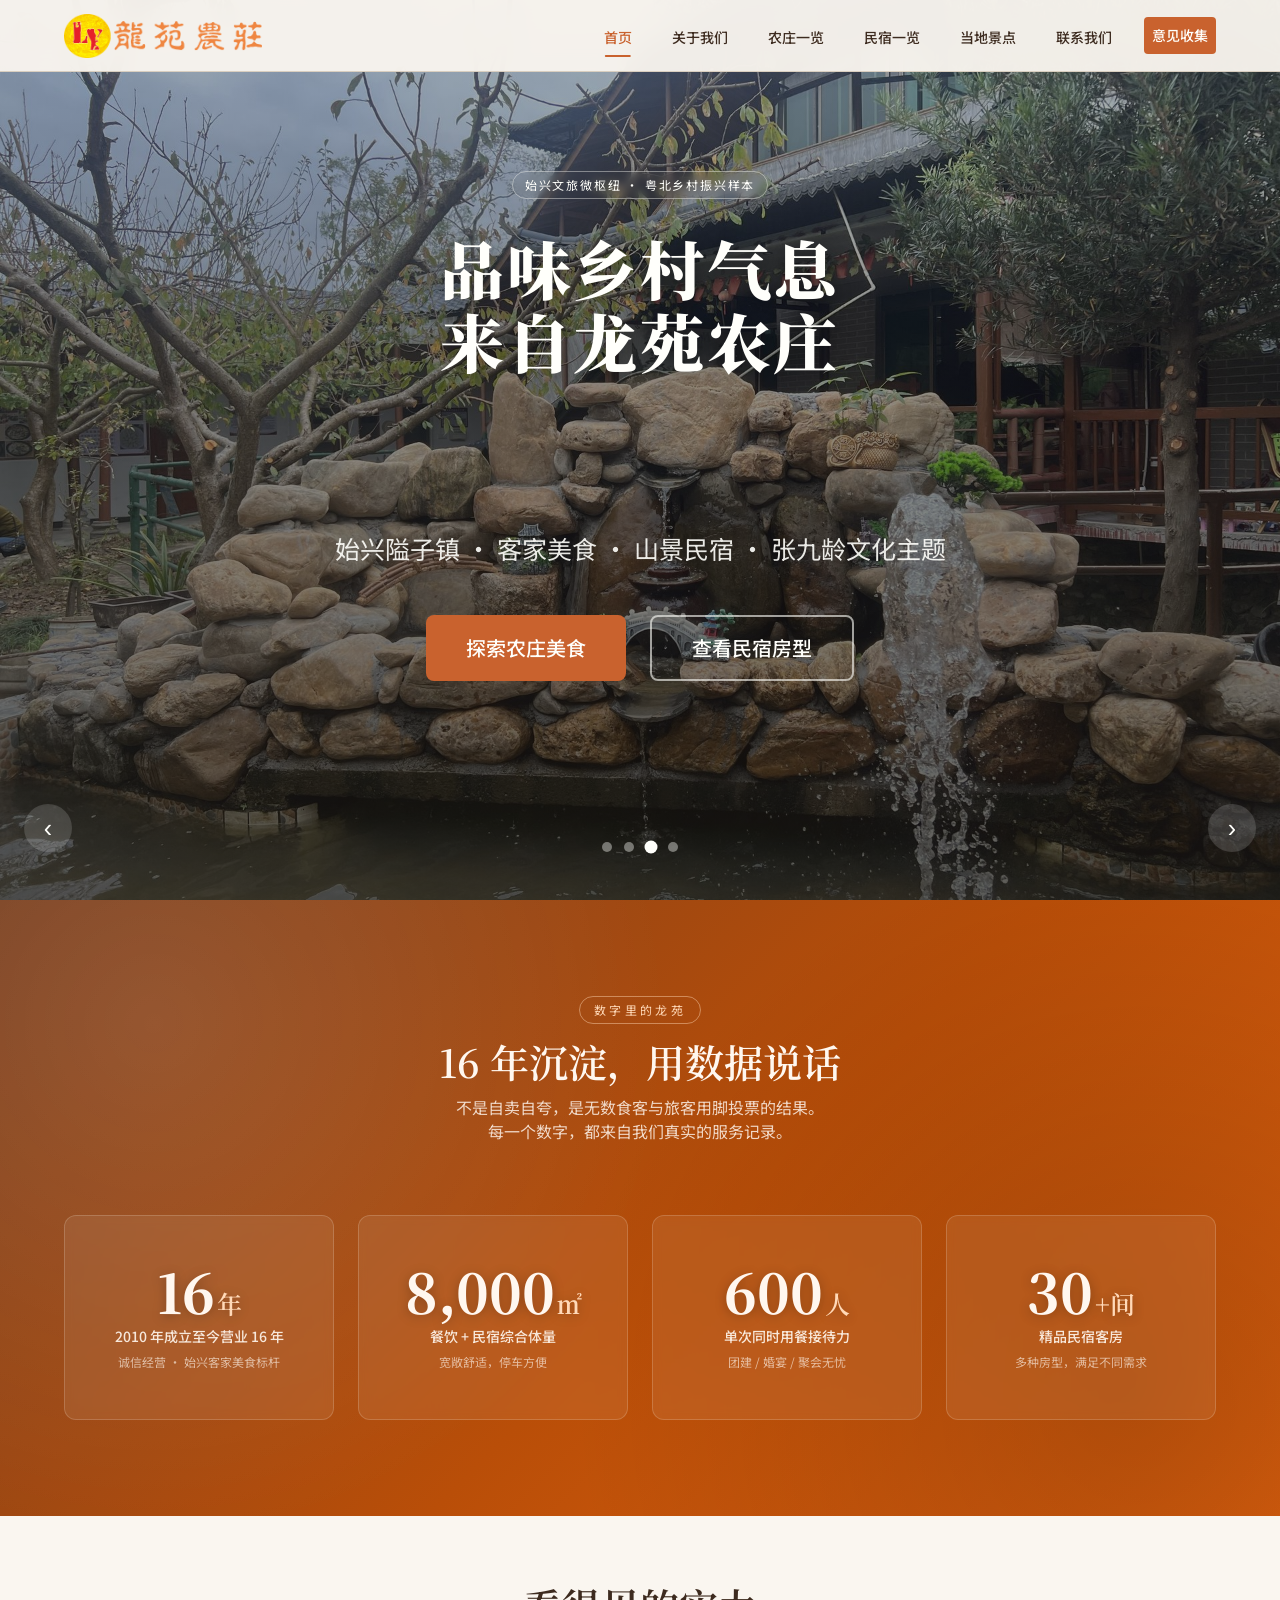
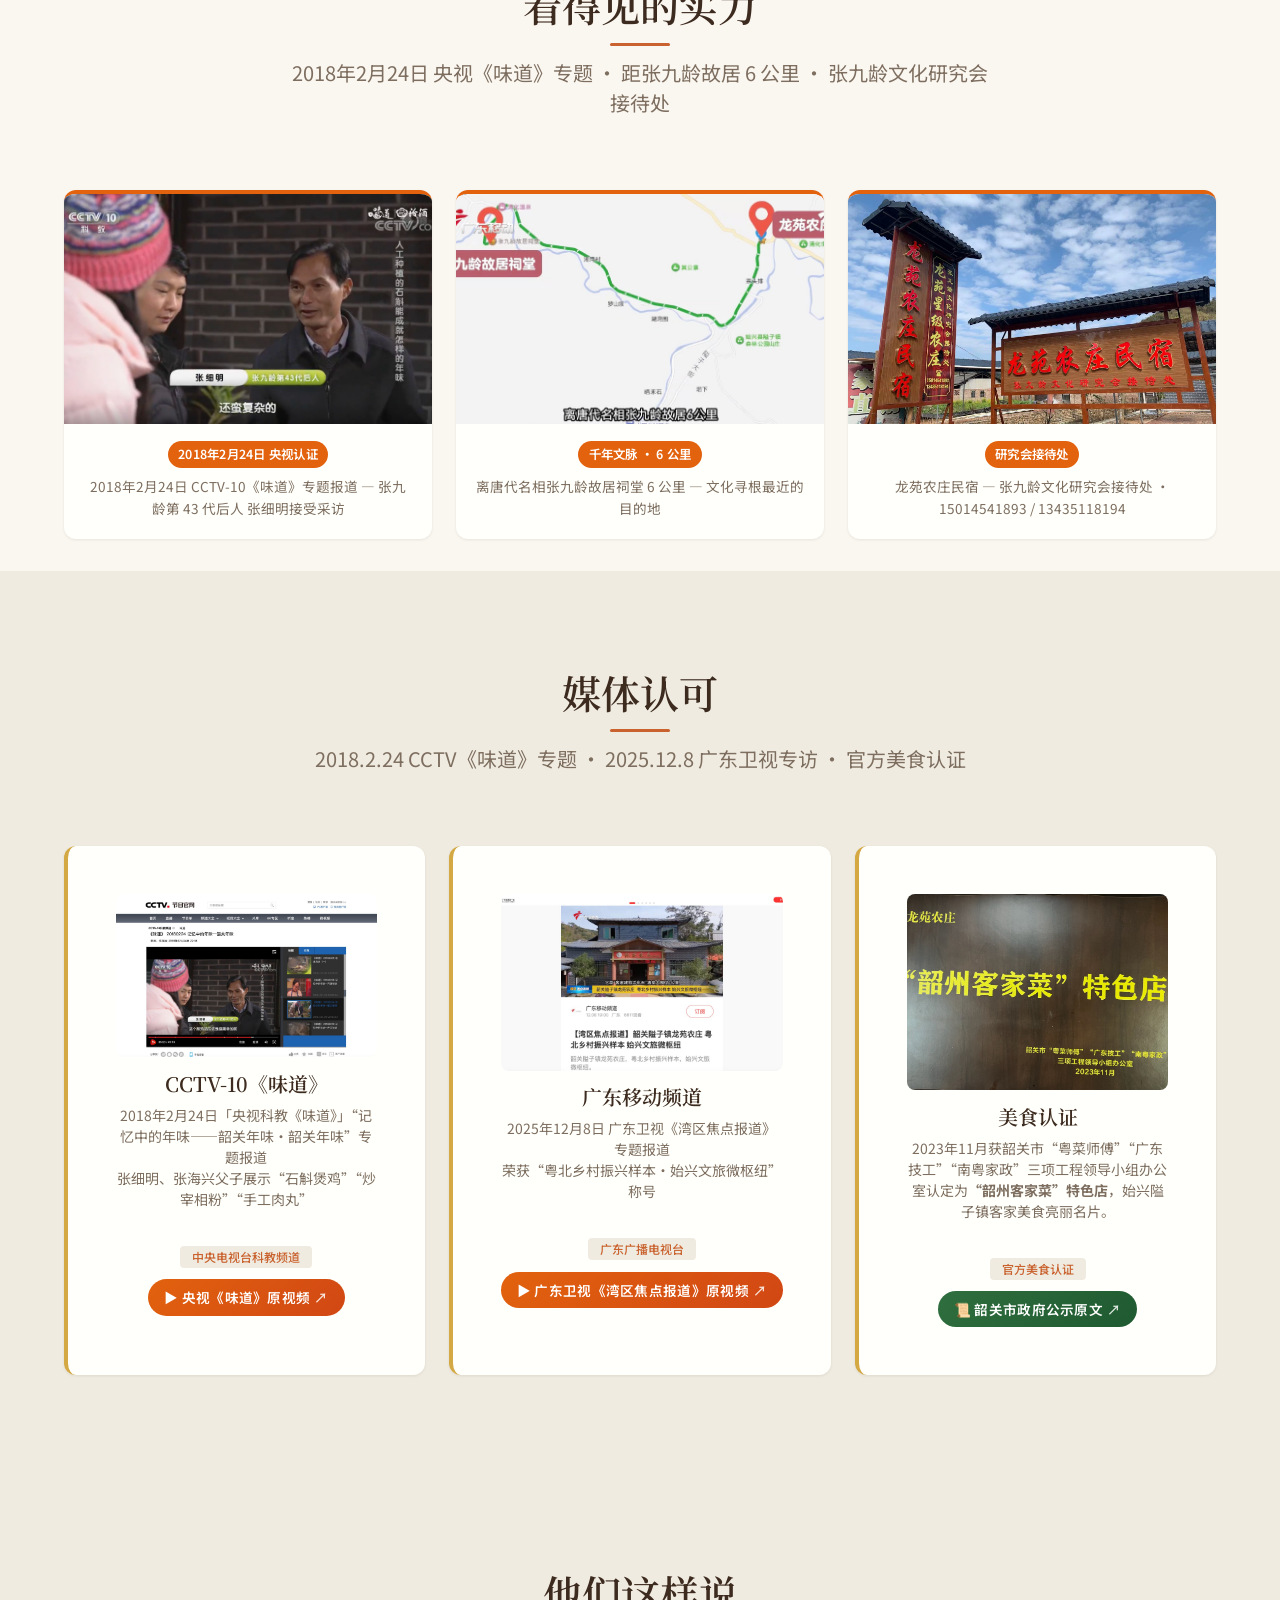
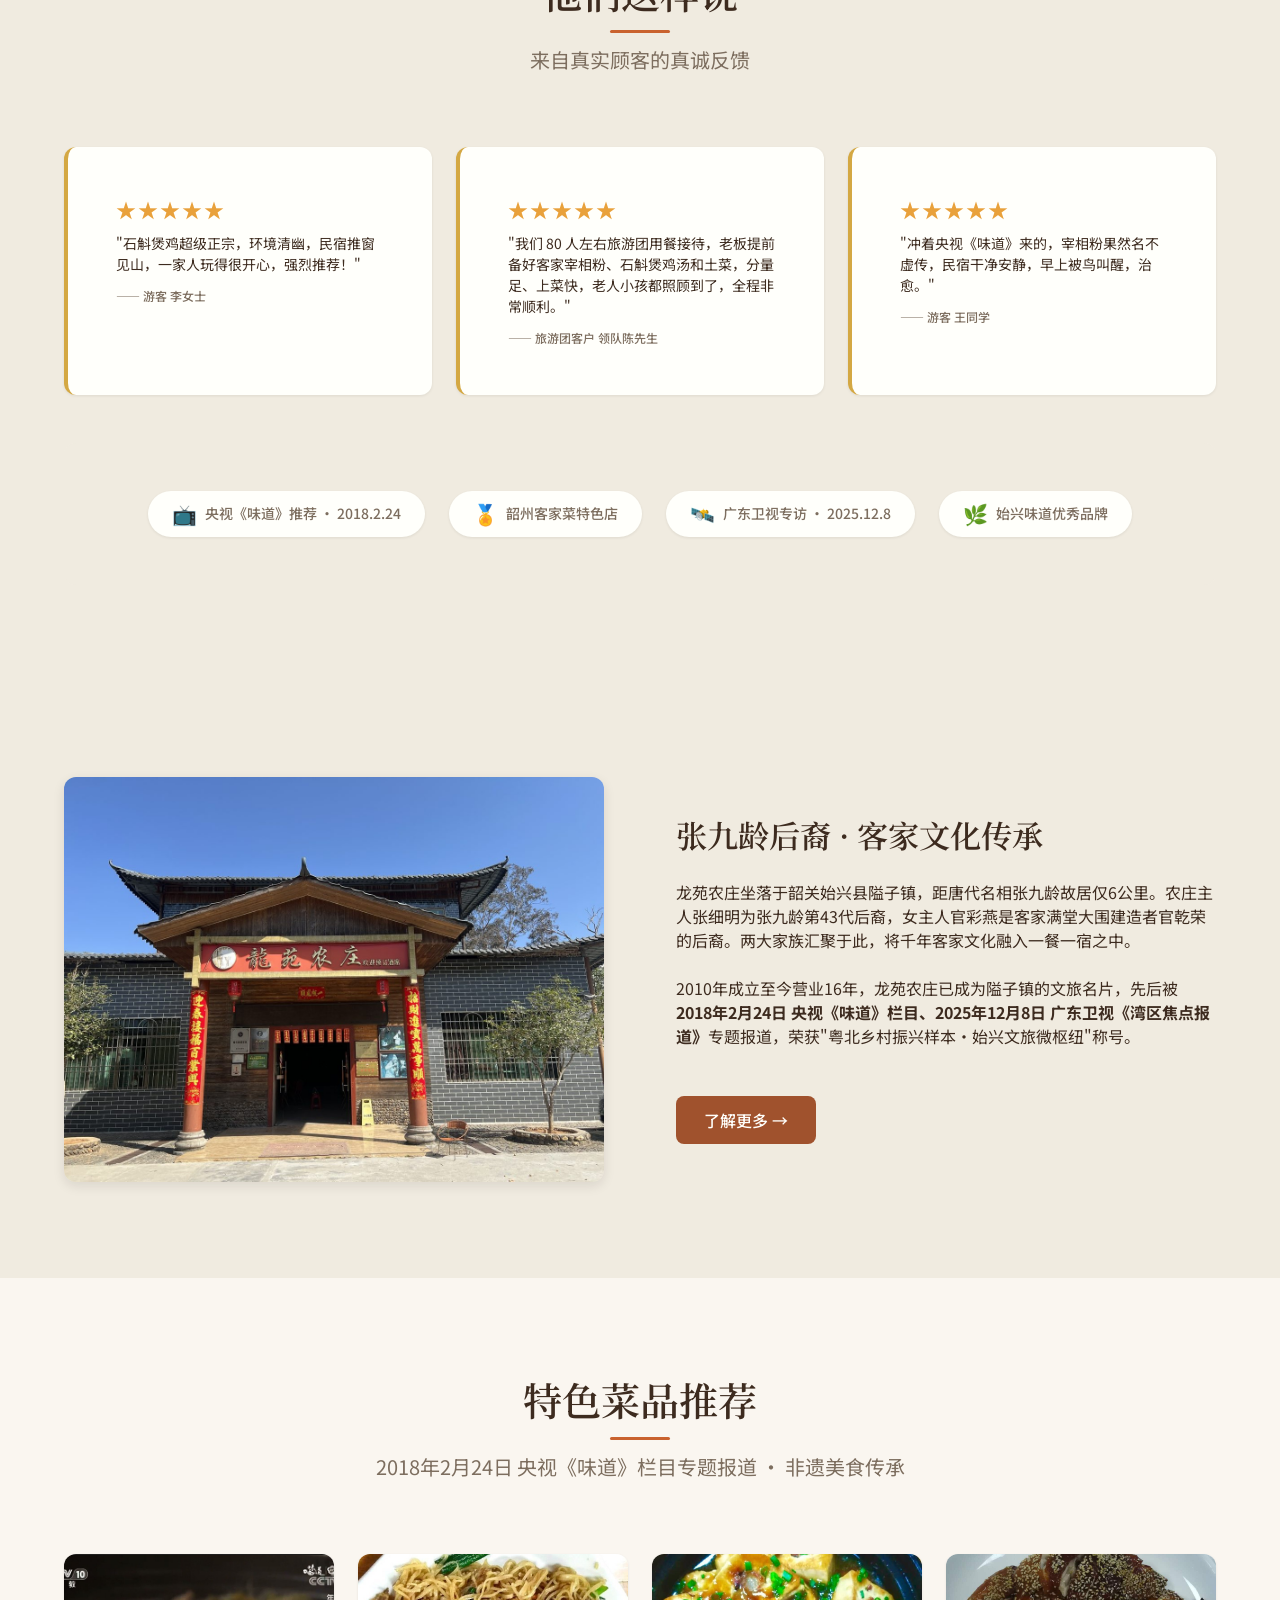
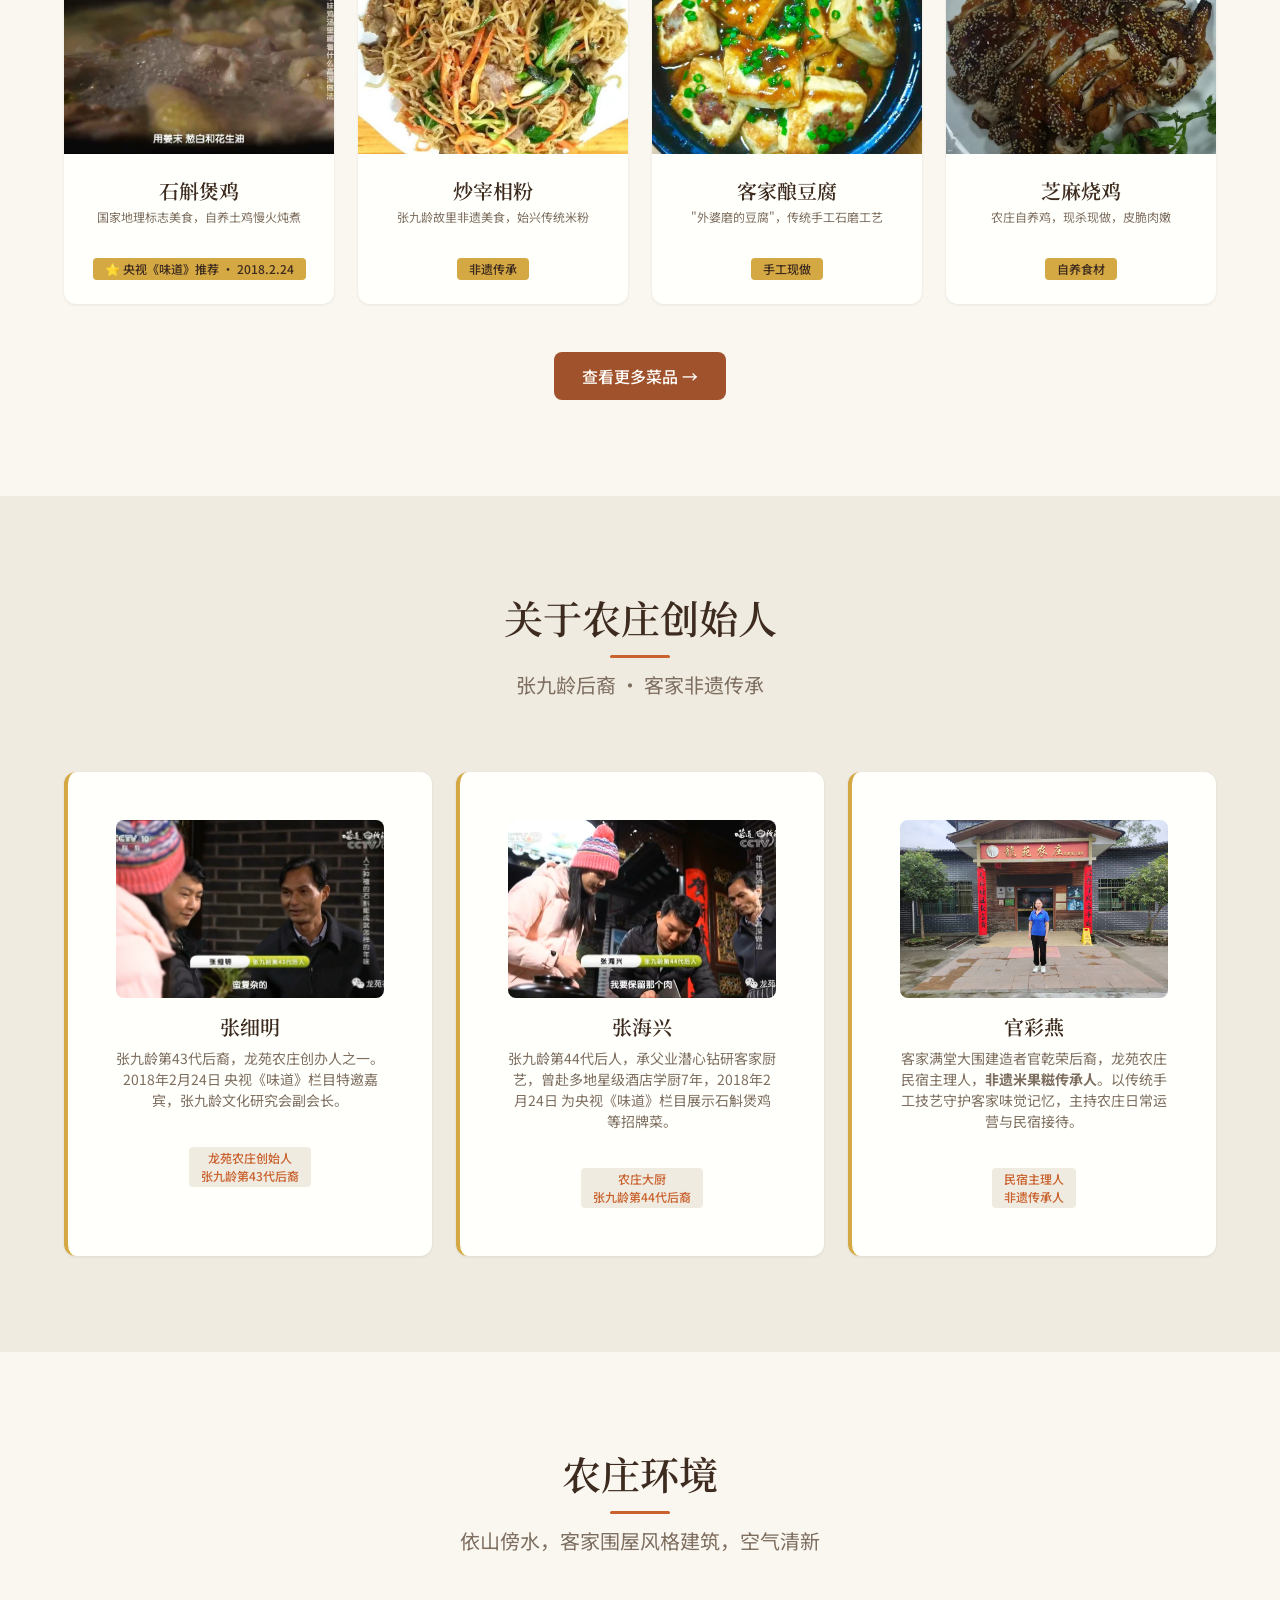
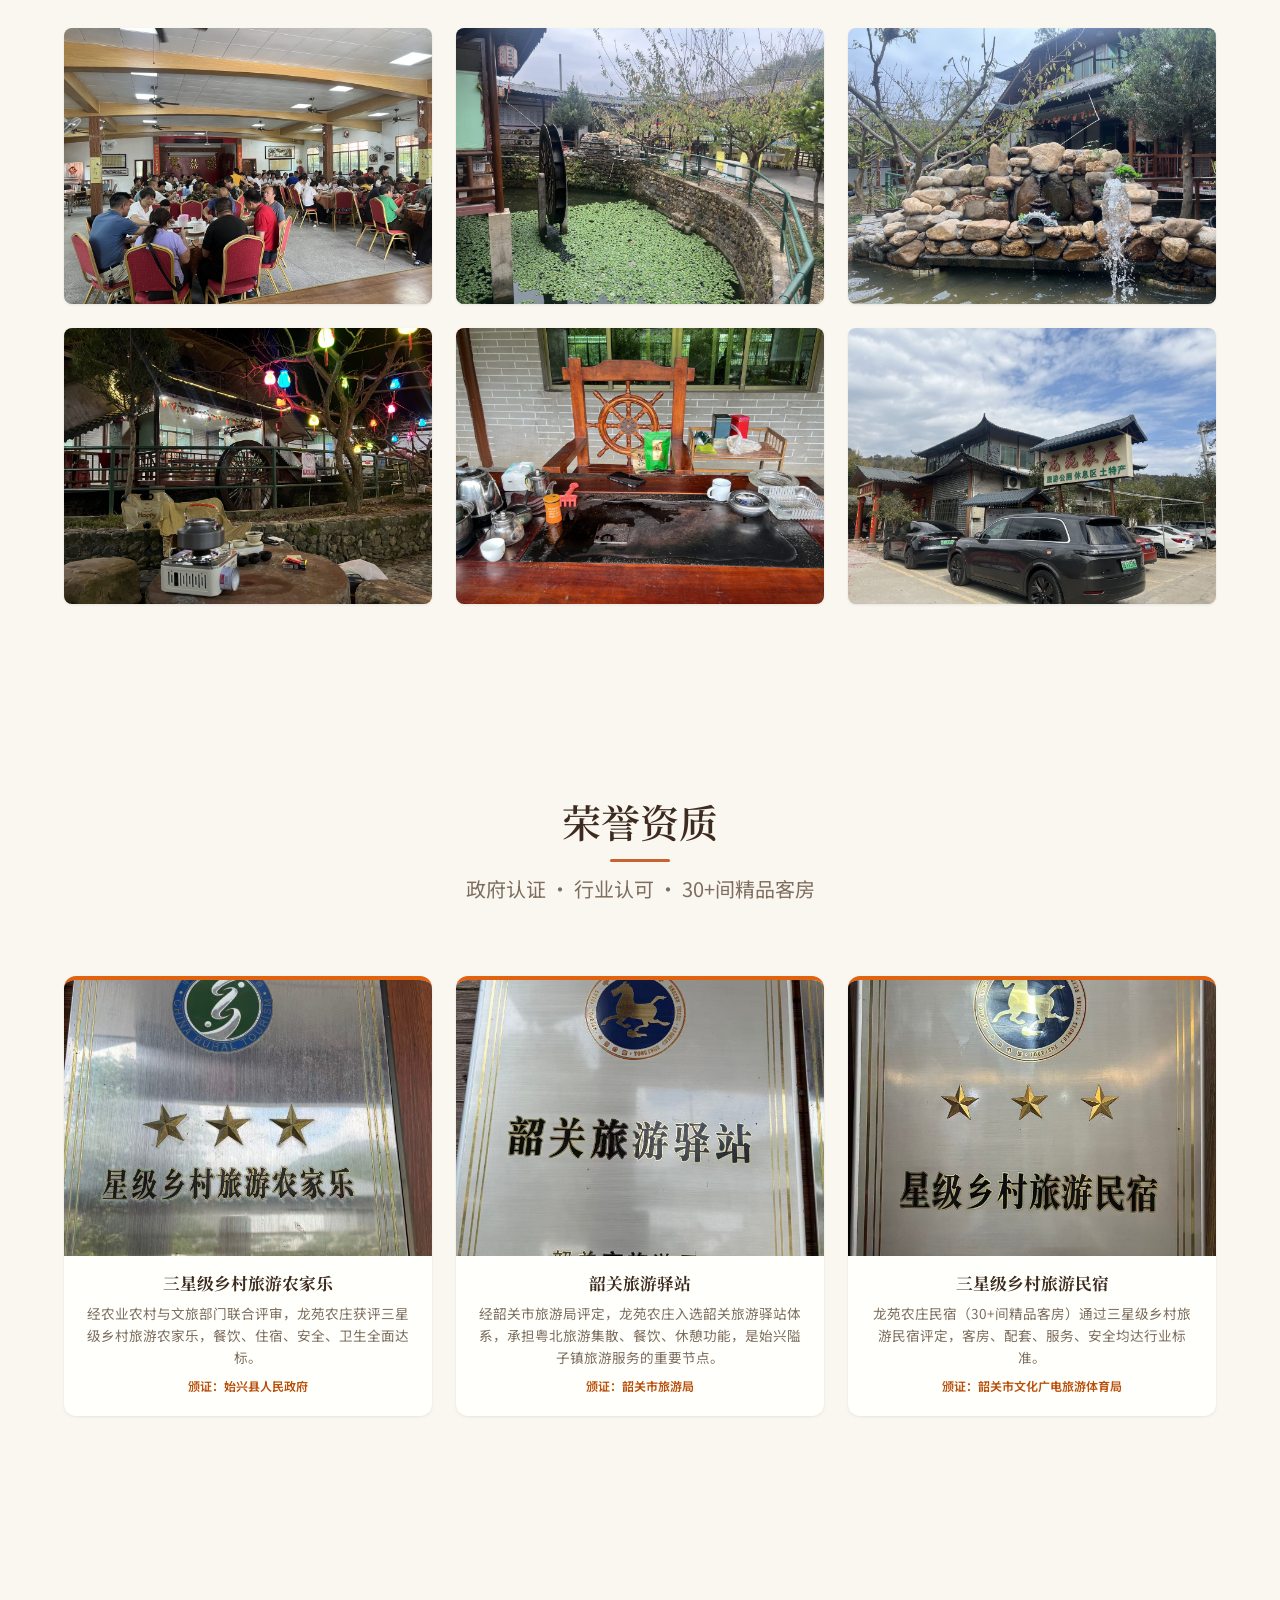
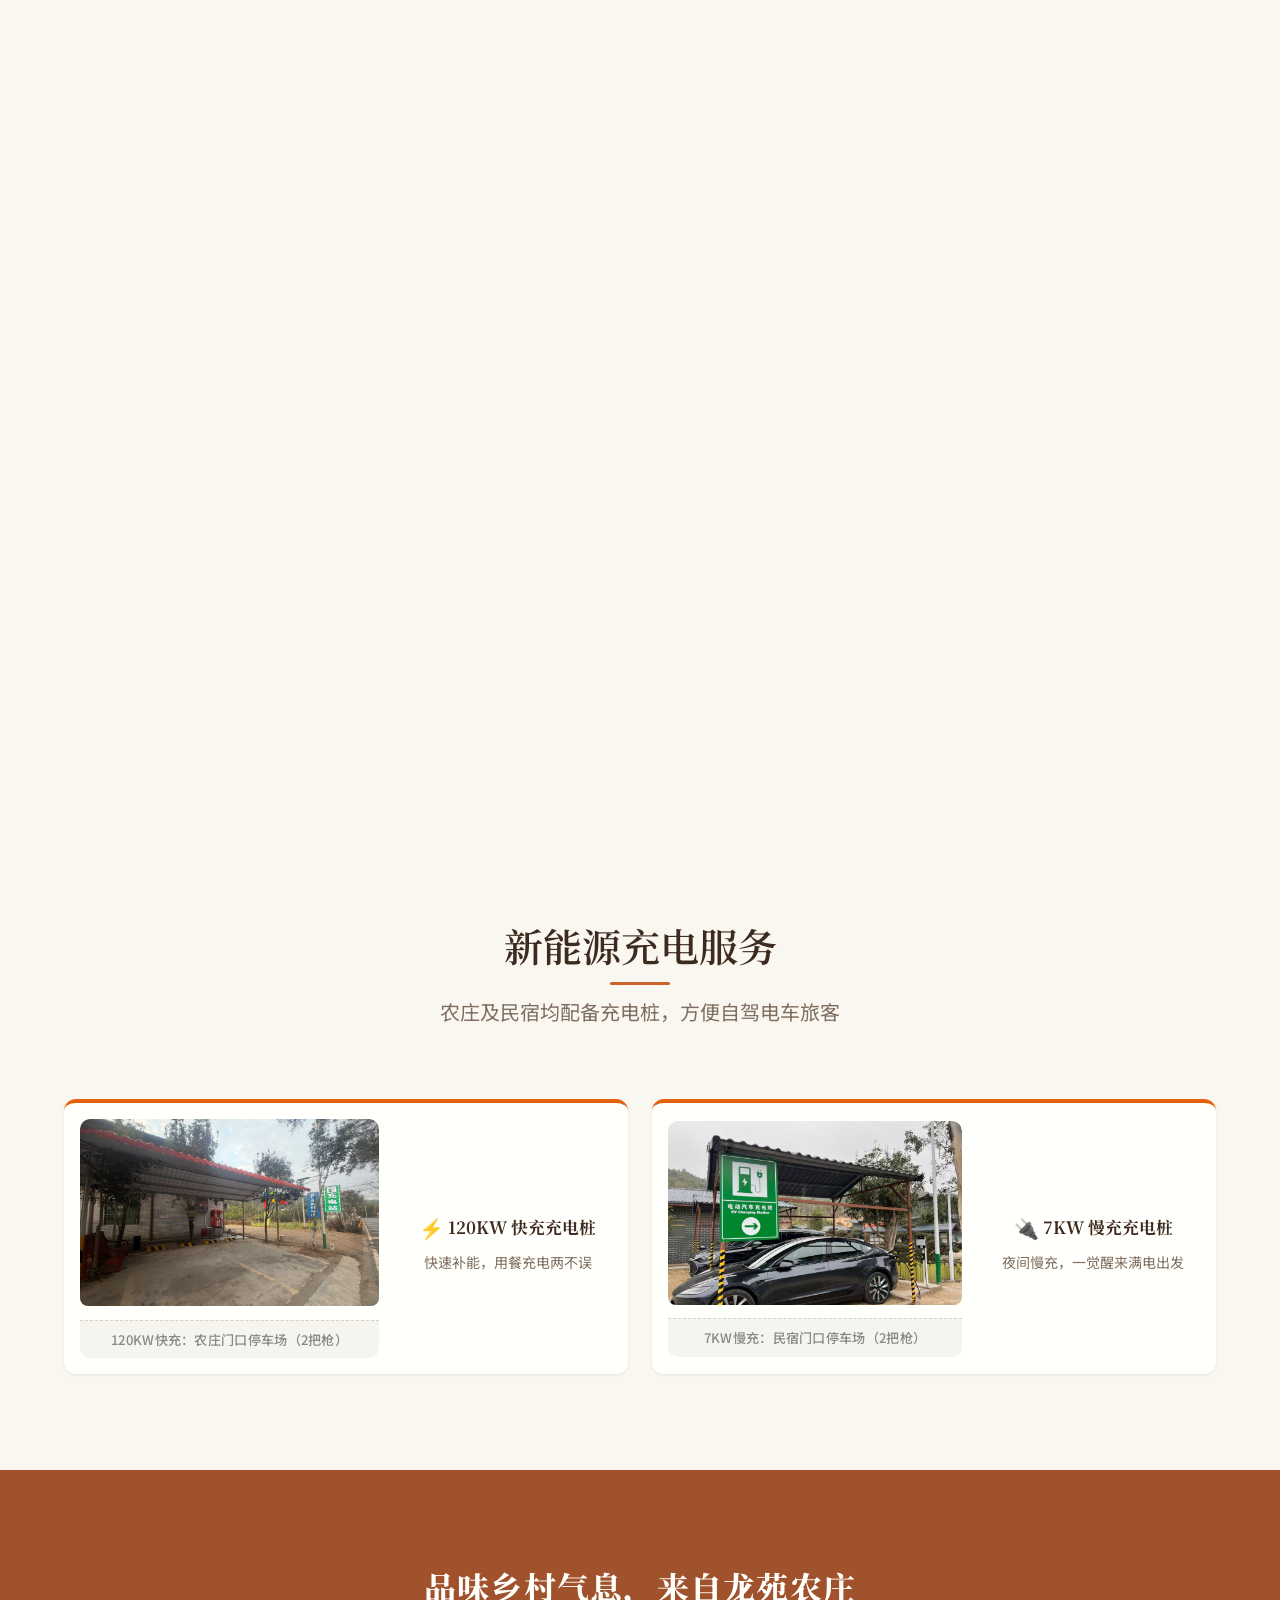
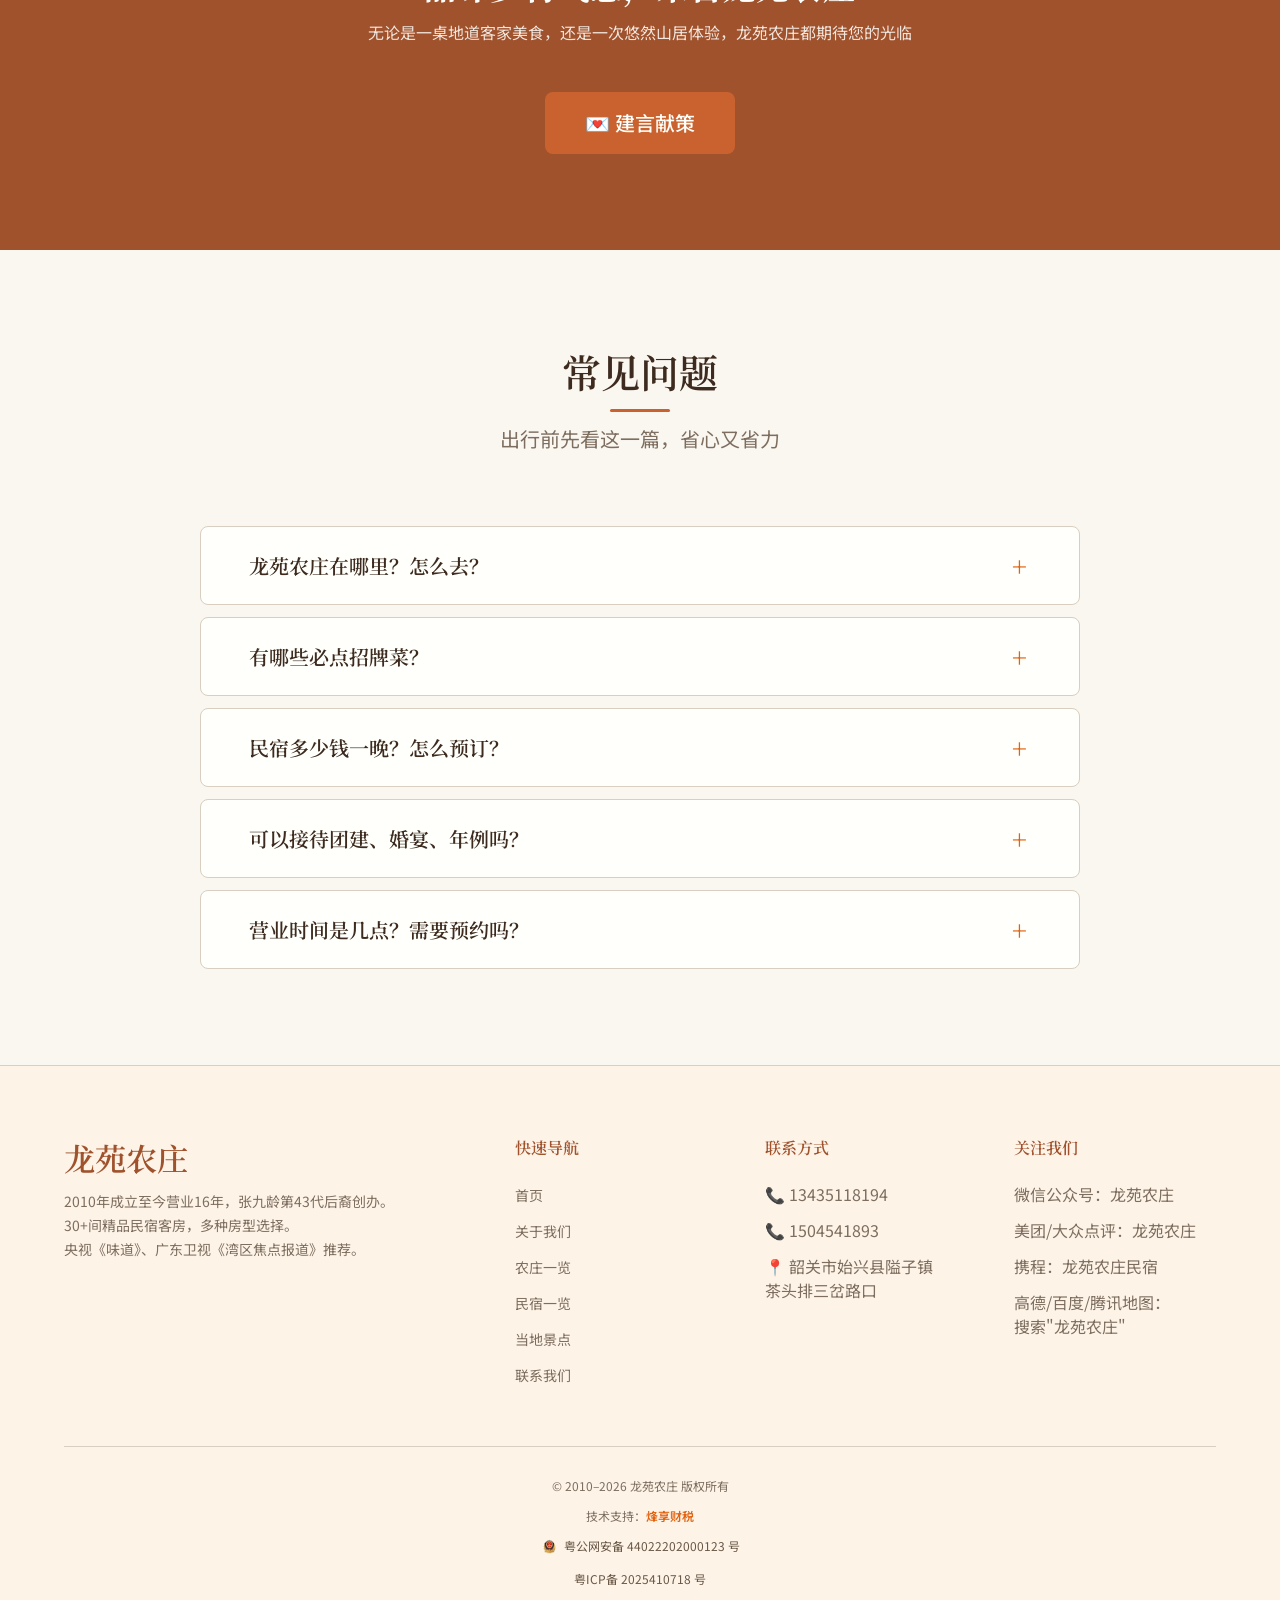
==== commit 84e8bc5d: "fix: 域名更正为 www.longyuannz.cn + 添加 CNAME 文件" ====
--- a/index.html
+++ b/index.html
@@ -10,7 +10,7 @@
  <link rel="stylesheet" href="css/style.css">
  <!-- v2 优化增强样式：强刺激数据墙 / 利益点 / FAQ / 社会证明 -->
  <link rel="stylesheet" href="css/v2-enhancements.css">
- <link rel="canonical" href="https://www.longyuannongzhuang.com/">
+ <link rel="canonical" href="https://www.longyuannz.cn/">
  <!-- AI 搜索引擎友好：llms.txt -->
  <link rel="llms-txt" href="llms.txt" type="text/plain">
  <!-- Open Graph -->
@@ -25,28 +25,28 @@
   "@graph": [
    {
     "@type": "WebSite",
-    "@id": "https://www.longyuannongzhuang.com/#website",
+    "@id": "https://www.longyuannz.cn/#website",
     "name": "龙苑农庄官网",
-    "url": "https://www.longyuannongzhuang.com/",
+    "url": "https://www.longyuannz.cn/",
     "inLanguage": "zh-CN",
-    "publisher": { "@id": "https://www.longyuannongzhuang.com/#business" },
+    "publisher": { "@id": "https://www.longyuannz.cn/#business" },
     "potentialAction": {
      "@type": "SearchAction",
-     "target": "https://www.longyuannongzhuang.com/search?q={search_term_string}",
+     "target": "https://www.longyuannz.cn/search?q={search_term_string}",
      "query-input": "required name=search_term_string"
     }
    },
    {
     "@type": "LocalBusiness",
-    "@id": "https://www.longyuannongzhuang.com/#business",
+    "@id": "https://www.longyuannz.cn/#business",
     "name": "龙苑农庄",
     "alternateName": "龙苑农庄民宿",
-    "url": "https://www.longyuannongzhuang.com/",
+    "url": "https://www.longyuannz.cn/",
     "image": [
-     "https://www.longyuannongzhuang.com/images/hero/hero-01.jpg",
-     "https://www.longyuannongzhuang.com/images/farm/farm-exterior.jpg"
+     "https://www.longyuannz.cn/images/hero/hero-01.jpg",
+     "https://www.longyuannz.cn/images/farm/farm-exterior.jpg"
     ],
-    "logo": "https://www.longyuannongzhuang.com/images/logo/logo.png",
+    "logo": "https://www.longyuannz.cn/images/logo/logo.png",
     "description": "龙苑农庄位于韶关始兴县隘子镇，集客家美食餐饮与精品民宿于一体，央视《味道》推荐，2010年成立至今营业16年。",
     "@type": "Restaurant",
     "servesCuisine": ["客家菜", "农家菜", "粤北特色菜"],
@@ -70,8 +70,8 @@
      { "@type": "OpeningHoursSpecification", "dayOfWeek": ["Monday","Tuesday","Wednesday","Thursday","Friday","Saturday","Sunday"], "opens": "09:00", "closes": "22:00" }
     ],
     "acceptsReservations": true,
-    "hasMenu": "https://www.longyuannongzhuang.com/farm.html",
-    "tourBookingPage": "https://www.longyuannongzhuang.com/contact.html",
+    "hasMenu": "https://www.longyuannz.cn/farm.html",
+    "tourBookingPage": "https://www.longyuannz.cn/contact.html",
     "review": [
      {
       "@type": "Review",
@@ -92,7 +92,7 @@
    {
     "@type": "BreadcrumbList",
     "itemListElement": [
-     { "@type": "ListItem", "position": 1, "name": "首页", "item": "https://www.longyuannongzhuang.com/" }
+     { "@type": "ListItem", "position": 1, "name": "首页", "item": "https://www.longyuannz.cn/" }
     ]
    }
   ]
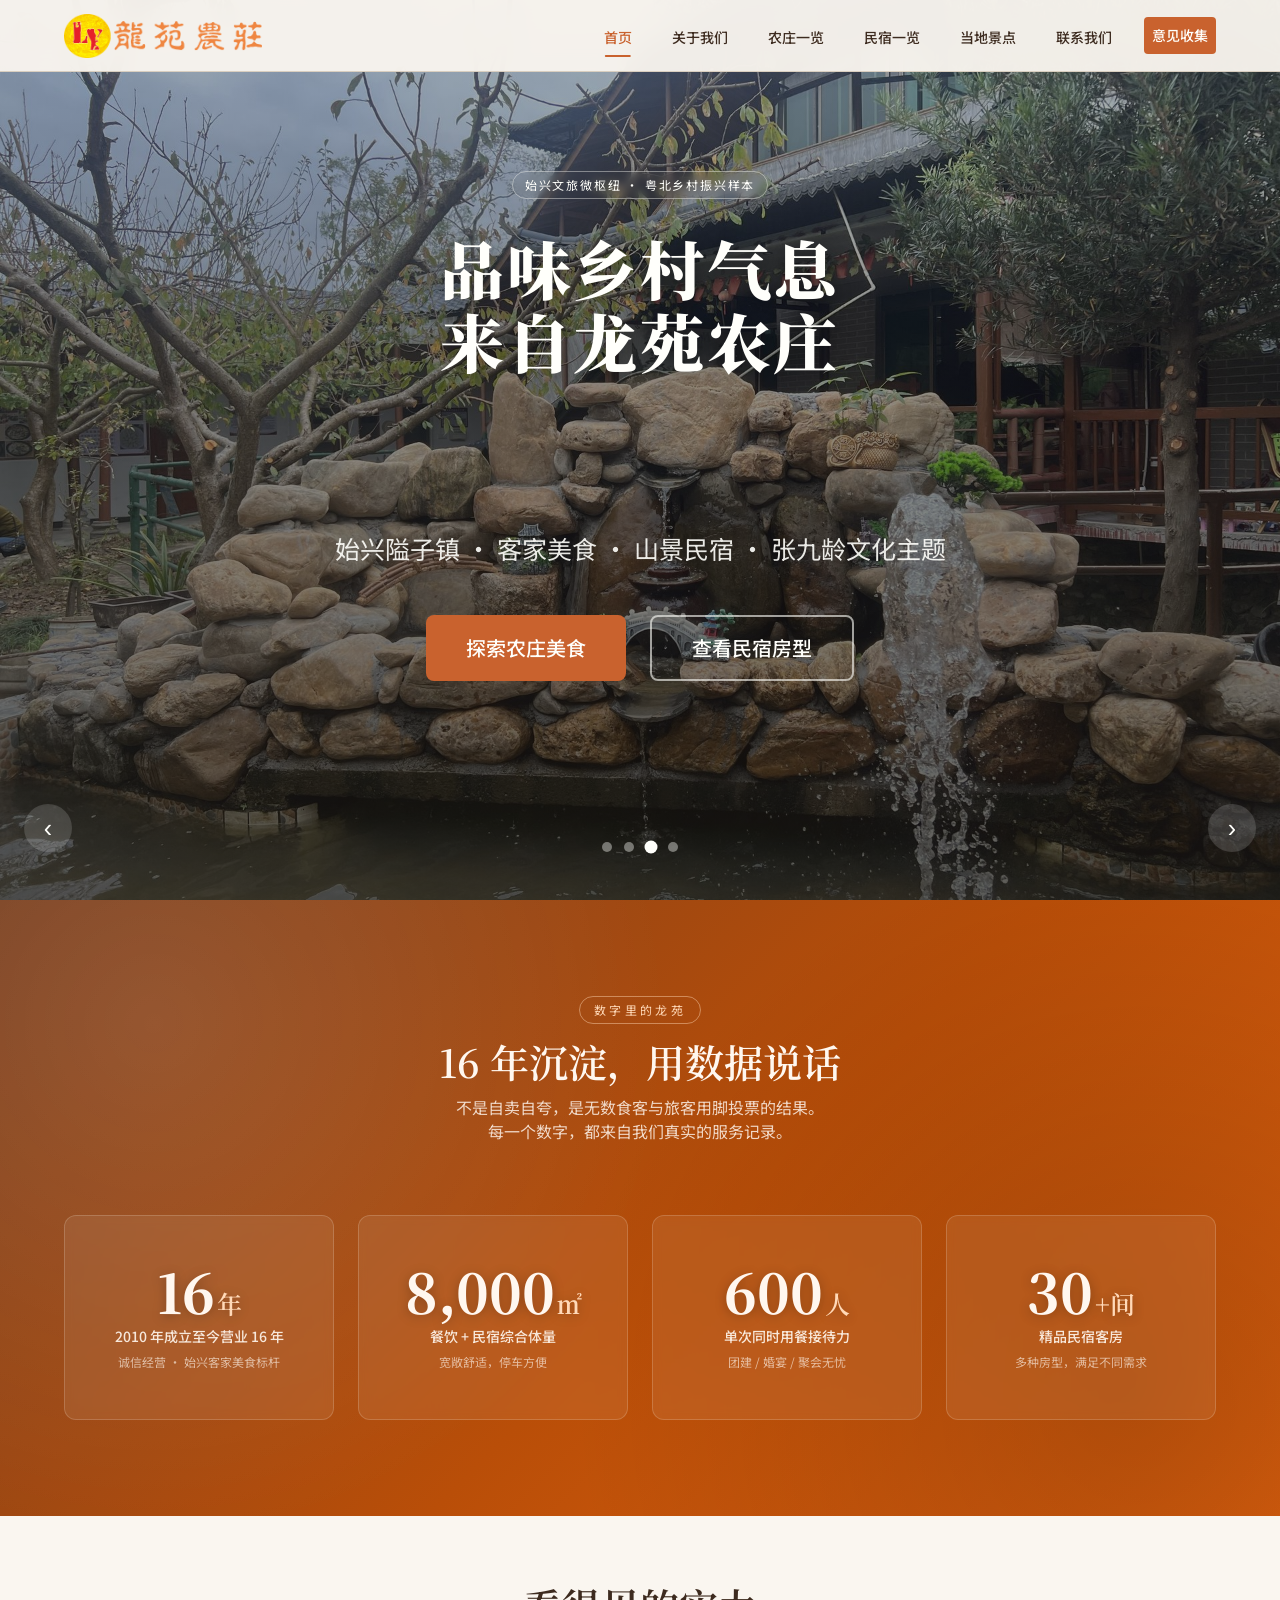
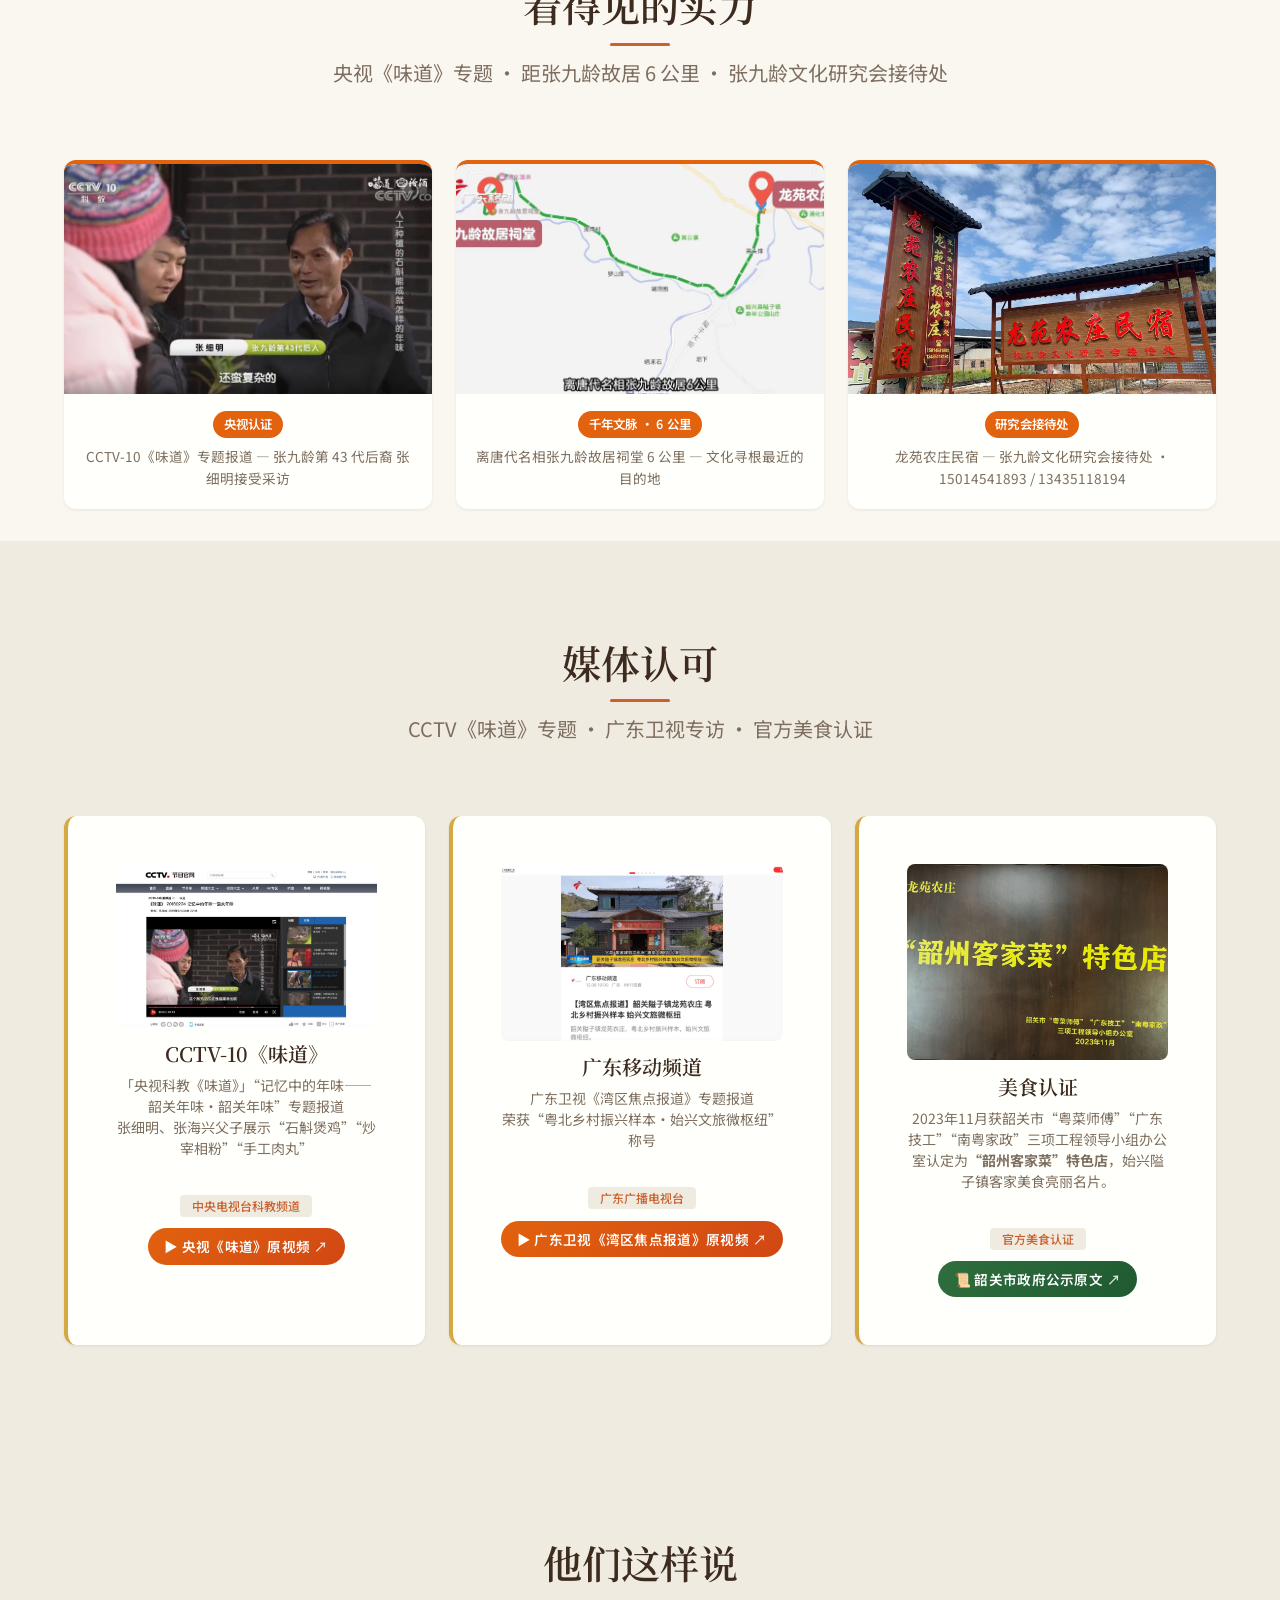
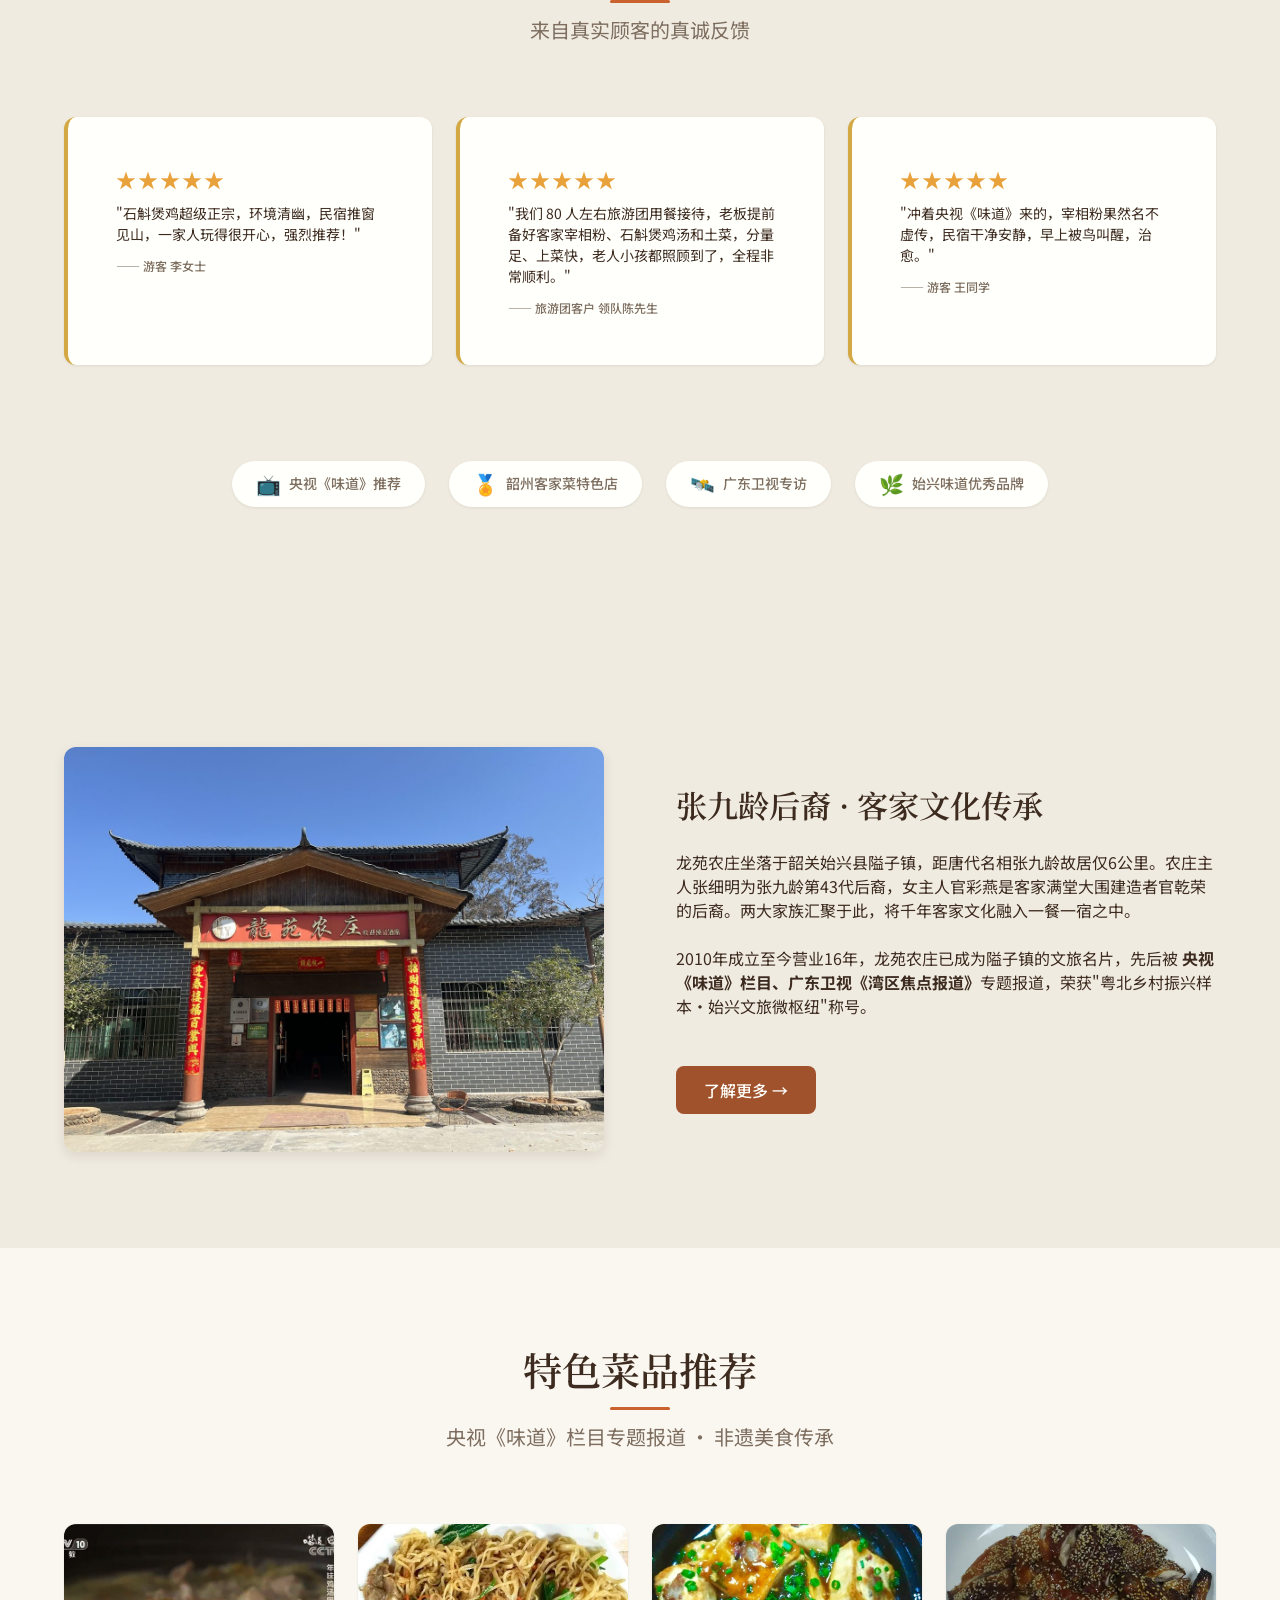
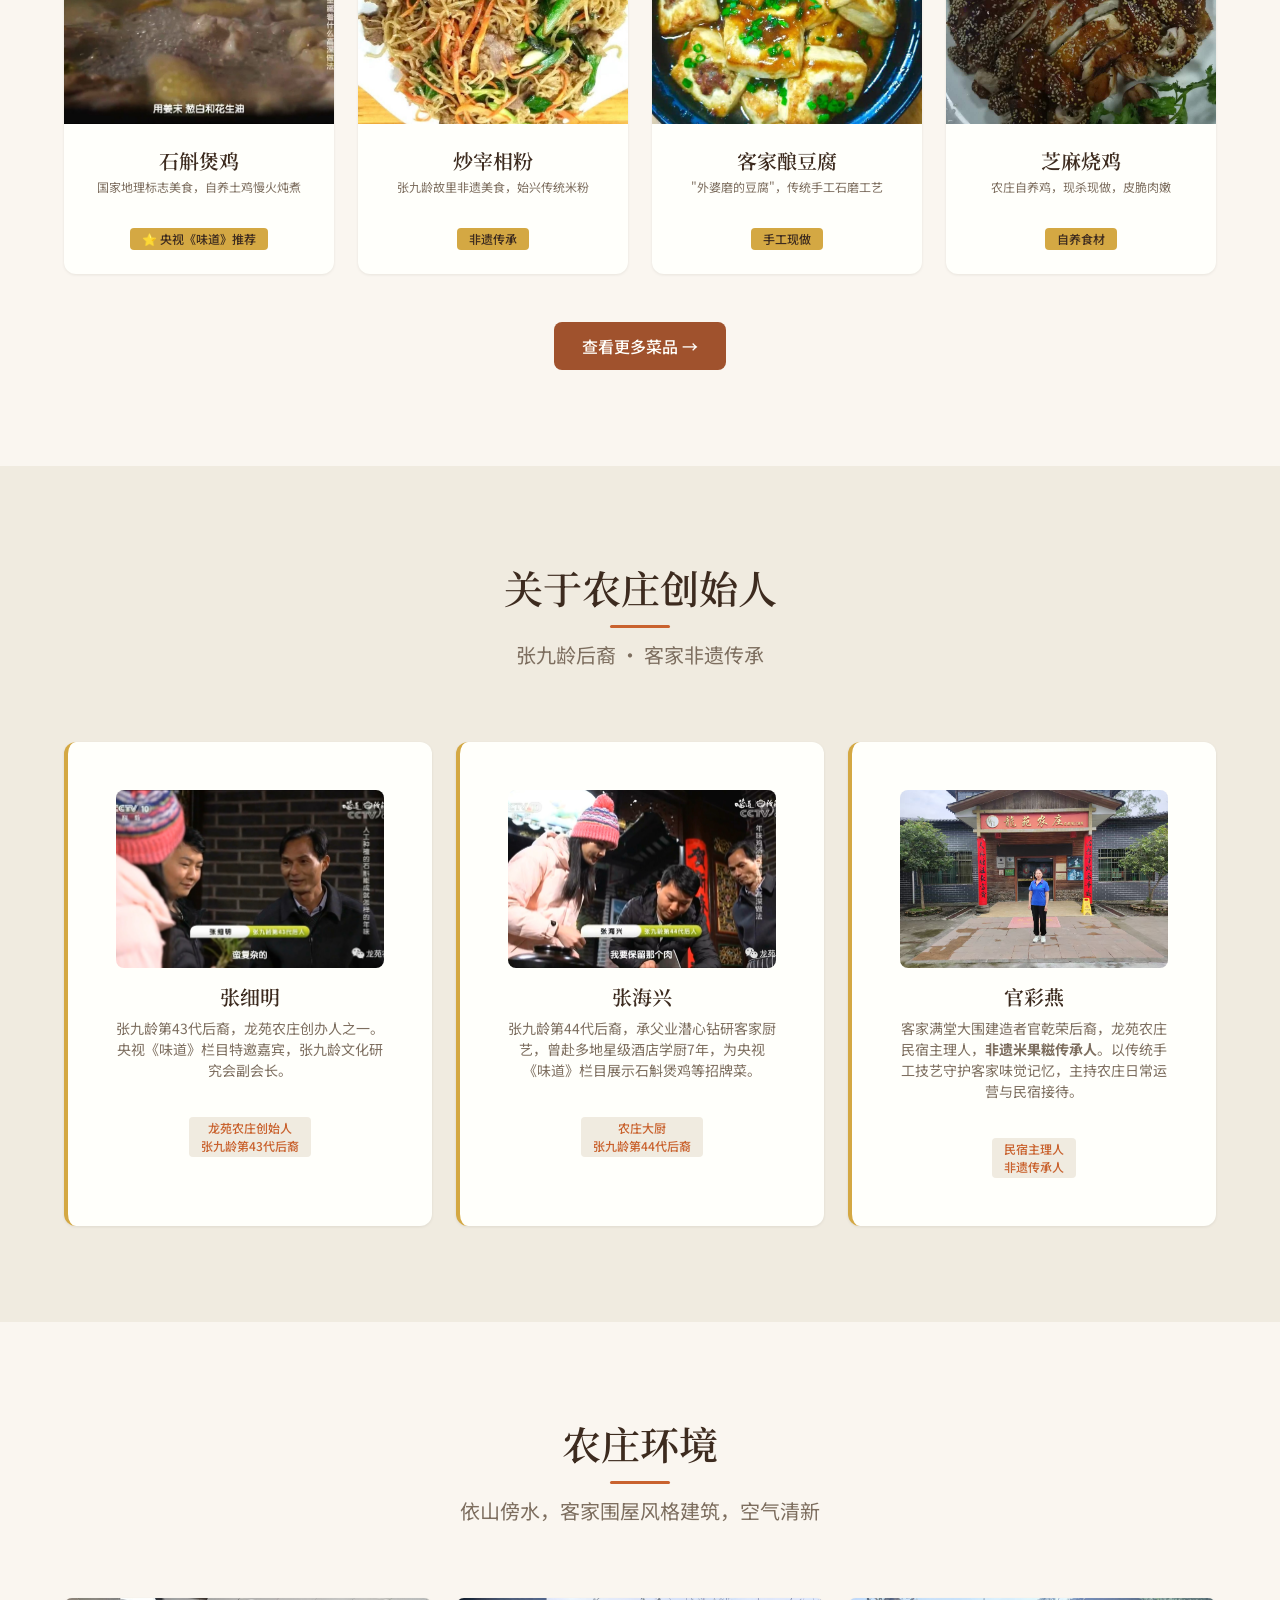
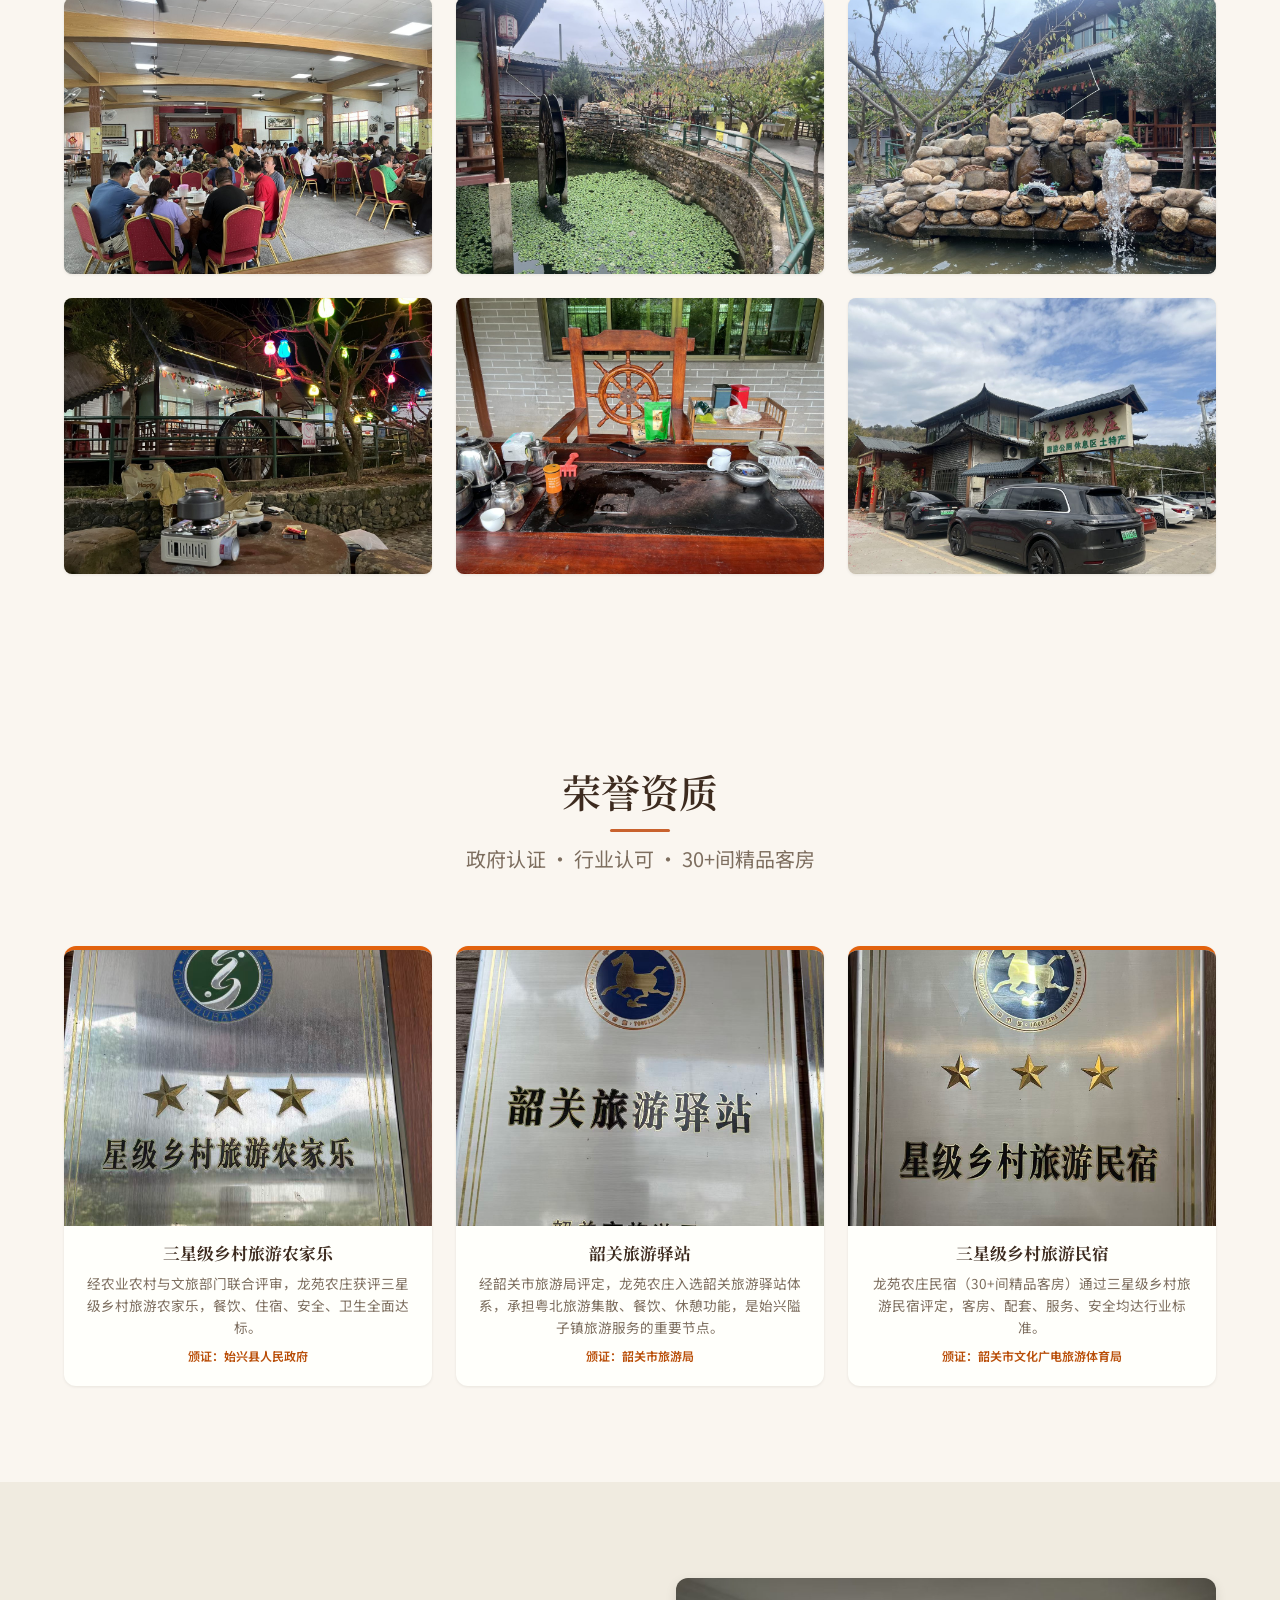
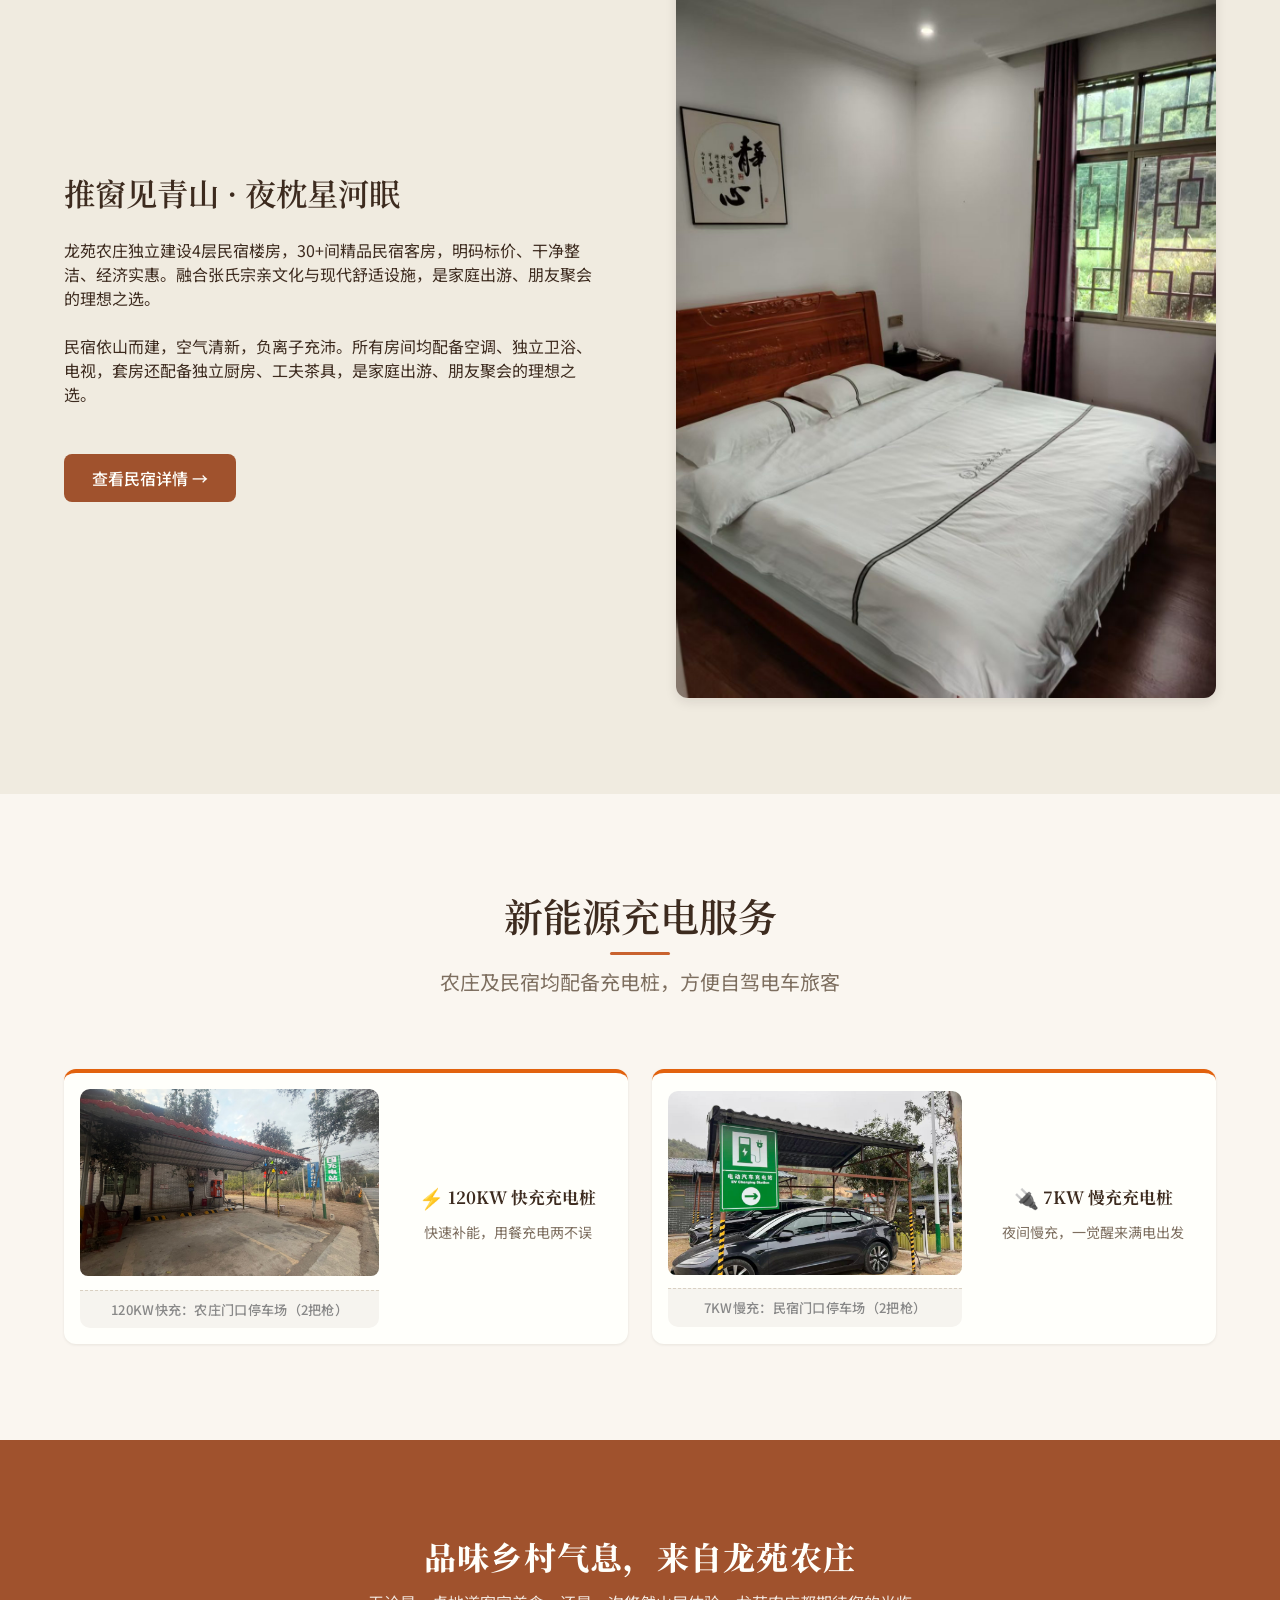
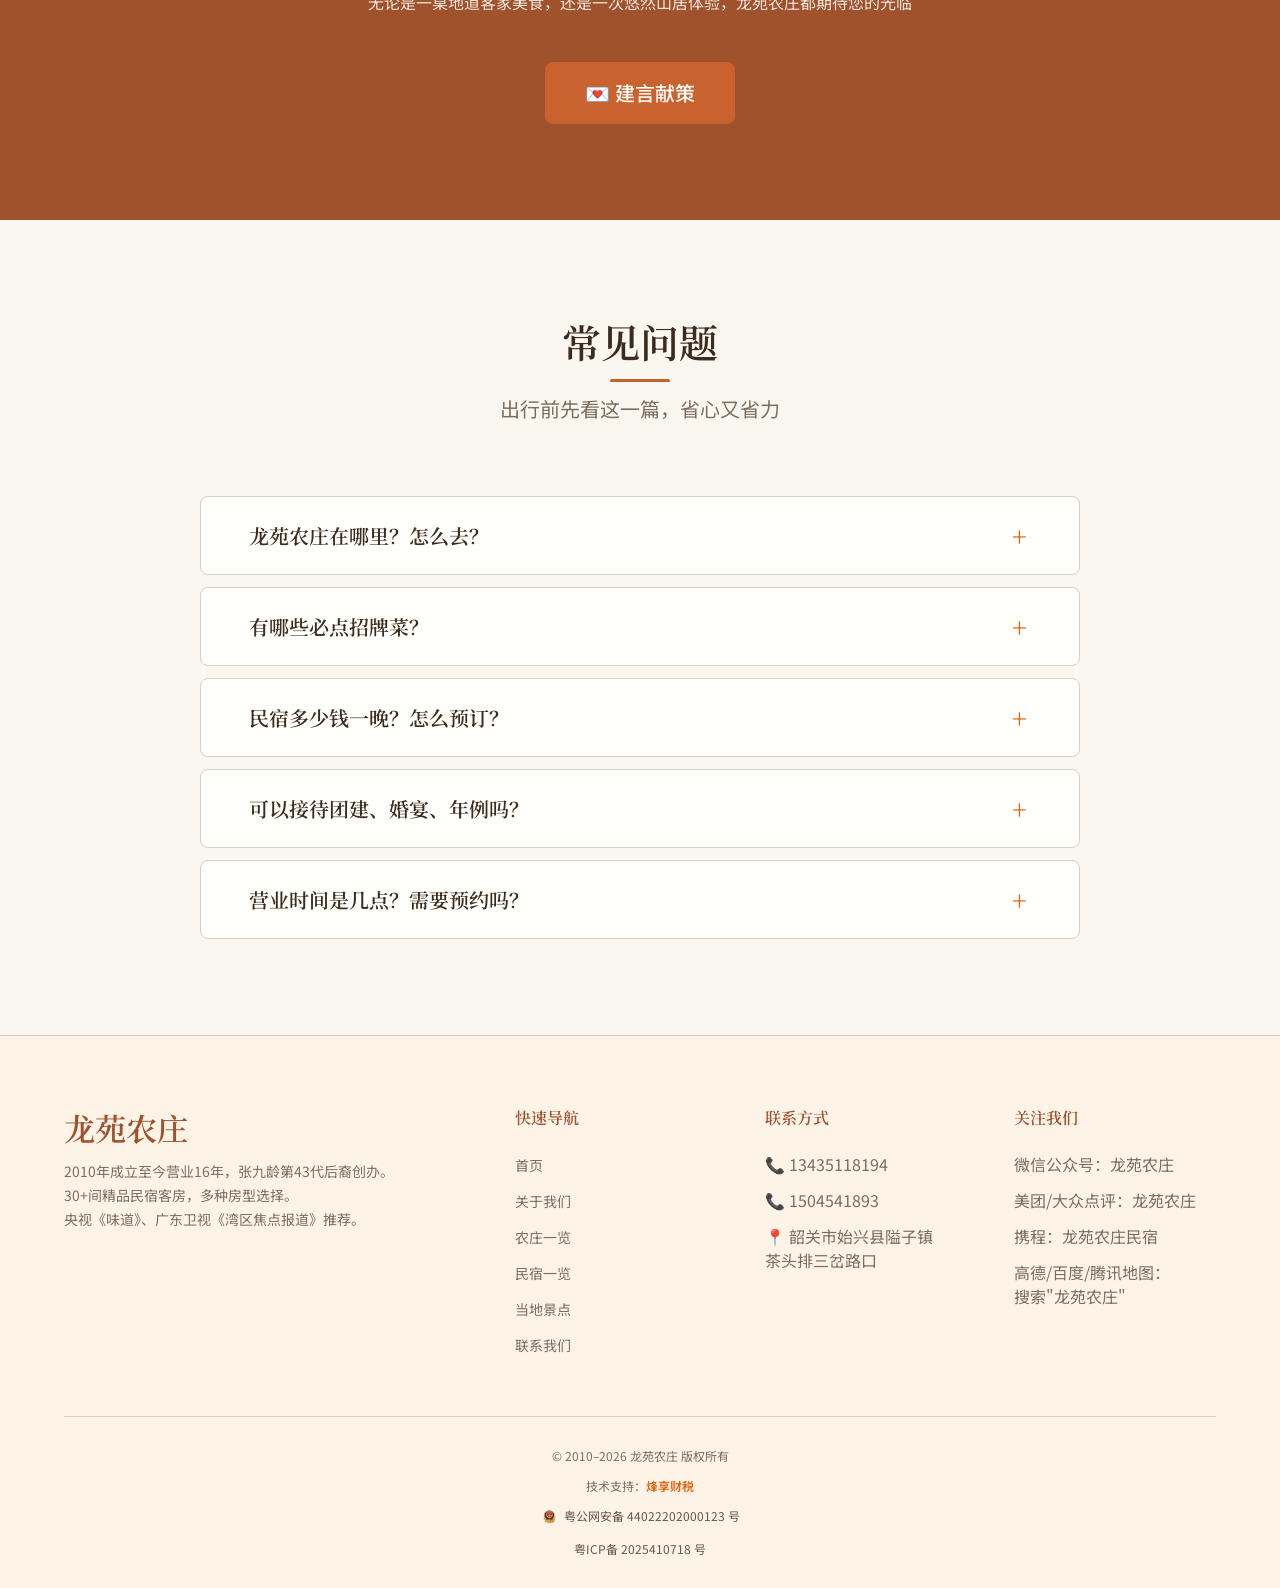
==== commit 25968530: "fix: 删除央视/广东卫视报道多余日期 + 联系页新增对外邮箱market@longyuannz.cn + 全站'后人'改为'后裔'" ====
--- a/index.html
+++ b/index.html
@@ -189,14 +189,14 @@
    <div class="section-header">
     <h2>看得见的实力</h2>
     <span class="section-divider"></span>
-    <p>2018年2月24日 央视《味道》专题 · 距张九龄故居 6 公里 · 张九龄文化研究会接待处</p>
+    <p>央视《味道》专题 · 距张九龄故居 6 公里 · 张九龄文化研究会接待处</p>
    </div>
    <div class="evidence-grid">
     <a class="evidence-item" href="javascript:void(0)" aria-label="CCTV-10《味道》专题报道张细明">
-     <img src="images/media/cctv-screenshot-taste.jpg" alt="CCTV-10《味道》专题报道·张九龄第43代后人张细明接受采访" loading="lazy">
+     <img src="images/media/cctv-screenshot-taste.jpg" alt="CCTV-10《味道》专题报道·张九龄第43代后裔张细明接受采访" loading="lazy">
      <div class="evidence-caption">
-      <span class="evidence-tag">2018年2月24日 央视认证</span>
-      <p>2018年2月24日 CCTV-10《味道》专题报道 — 张九龄第 43 代后人 张细明接受采访</p>
+      <span class="evidence-tag">央视认证</span>
+      <p>CCTV-10《味道》专题报道 — 张九龄第 43 代后裔 张细明接受采访</p>
      </div>
     </a>
     <a class="evidence-item" href="javascript:void(0)" aria-label="龙苑农庄离张九龄故居 6 公里">
@@ -223,7 +223,7 @@
    <div class="section-header">
     <h2>媒体认可</h2>
     <span class="section-divider"></span>
-    <p>2018.2.24 CCTV《味道》专题 · 2025.12.8 广东卫视专访 · 官方美食认证</p>
+    <p>CCTV《味道》专题 · 广东卫视专访 · 官方美食认证</p>
    </div>
    <div class="media-grid stagger-children">
     <div class="media-card">
@@ -231,7 +231,7 @@
       <img class="media-card-img" src="images/media/media-cctv-taste.jpg" alt="CCTV-10《味道》专题报道龙苑农庄" loading="lazy">
      </div>
      <h3>CCTV-10《味道》</h3>
-     <p>2018年2月24日「央视科教《味道》」“记忆中的年味——韶关年味·韶关年味”专题报道<br>张细明、张海兴父子展示“石斛煲鸡”“炒宰相粉”“手工肉丸”</p>
+     <p>「央视科教《味道》」“记忆中的年味——韶关年味·韶关年味”专题报道<br>张细明、张海兴父子展示“石斛煲鸡”“炒宰相粉”“手工肉丸”</p>
      <span class="media-source">中央电视台科教频道</span>
      <a class="media-link-btn" href="https://tv.cctv.com/2018/02/24/VIDEyAd4R15zXhuBlPBkuvvH180224.shtml?spm=C95797228340.P3XSH3djsU2B.0.0" target="_blank" rel="noopener noreferrer" aria-label="新标签页打开 CCTV《味道》节目视频">▶ 央视《味道》原视频</a>
     </div>
@@ -240,7 +240,7 @@
       <img class="media-card-img" src="images/media/media-gdmobile.jpg" alt="广东移动频道报道龙苑农庄" loading="lazy">
      </div>
      <h3>广东移动频道</h3>
-     <p>2025年12月8日 广东卫视《湾区焦点报道》专题报道<br>荣获“粤北乡村振兴样本·始兴文旅微枢纽”称号</p>
+     <p>广东卫视《湾区焦点报道》专题报道<br>荣获“粤北乡村振兴样本·始兴文旅微枢纽”称号</p>
      <span class="media-source">广东广播电视台</span>
      <a class="media-link-btn" href="https://m.itouchtv.cn/video/58f3b4091e1ae907c73eae3b4c4e0204?shareId=9I2CgoFE" target="_blank" rel="noopener noreferrer" aria-label="新标签页打开 广东卫视《湾区焦点报道》视频">▶ 广东卫视《湾区焦点报道》原视频</a>
     </div>
@@ -283,9 +283,9 @@
     </div>
    </div>
    <div class="trust-bar" style="margin-top:var(--space-lg)">
-    <span class="trust-item"><span class="trust-ico">📺</span> 央视《味道》推荐 · 2018.2.24</span>
+    <span class="trust-item"><span class="trust-ico">📺</span> 央视《味道》推荐</span>
     <span class="trust-item"><span class="trust-ico">🏅</span> 韶州客家菜特色店</span>
-    <span class="trust-item"><span class="trust-ico">🛰️</span> 广东卫视专访 · 2025.12.8</span>
+    <span class="trust-item"><span class="trust-ico">🛰️</span> 广东卫视专访</span>
     <span class="trust-item"><span class="trust-ico">🌿</span> 始兴味道优秀品牌</span>
    </div>
   </div>
@@ -302,7 +302,7 @@
     <div class="two-col-content">
      <h2>张九龄后裔 · 客家文化传承</h2>
      <p>龙苑农庄坐落于韶关始兴县隘子镇，距唐代名相张九龄故居仅6公里。农庄主人张细明为张九龄第43代后裔，女主人官彩燕是客家满堂大围建造者官乾荣的后裔。两大家族汇聚于此，将千年客家文化融入一餐一宿之中。</p>
-     <p>2010年成立至今营业16年，龙苑农庄已成为隘子镇的文旅名片，先后被 <strong>2018年2月24日 央视《味道》栏目、2025年12月8日 广东卫视《湾区焦点报道》</strong>专题报道，荣获"粤北乡村振兴样本·始兴文旅微枢纽"称号。</p>
+     <p>2010年成立至今营业16年，龙苑农庄已成为隘子镇的文旅名片，先后被 <strong>央视《味道》栏目、广东卫视《湾区焦点报道》</strong>专题报道，荣获"粤北乡村振兴样本·始兴文旅微枢纽"称号。</p>
      <a href="about.html" class="btn btn-secondary mt-md">了解更多 →</a>
     </div>
    </div>
@@ -315,7 +315,7 @@
    <div class="section-header">
     <h2>特色菜品推荐</h2>
     <span class="section-divider"></span>
-    <p>2018年2月24日 央视《味道》栏目专题报道 · 非遗美食传承</p>
+    <p>央视《味道》栏目专题报道 · 非遗美食传承</p>
    </div>
    <div class="food-grid stagger-children">
     <div class="food-card">
@@ -323,7 +323,7 @@
      <div class="food-card-body">
       <h4>石斛煲鸡</h4>
       <p>国家地理标志美食，自养土鸡慢火炖煮</p>
-      <span class="food-card-badge">⭐ 央视《味道》推荐 · 2018.2.24</span>
+      <span class="food-card-badge">⭐ 央视《味道》推荐</span>
      </div>
     </div>
     <div class="food-card">
@@ -369,13 +369,13 @@
     <div class="media-card">
      <img src="images/people/host-zhangximing.jpg" alt="张细明" loading="lazy" width="600" height="400" style="width:100%;aspect-ratio:3/2;height:auto;max-height:240px;object-fit:cover;border-radius:8px;margin-bottom:1rem;background:#f5efe8;">
      <h3>张细明</h3>
-     <p>张九龄第43代后裔，龙苑农庄创办人之一。2018年2月24日 央视《味道》栏目特邀嘉宾，张九龄文化研究会副会长。</p>
+     <p>张九龄第43代后裔，龙苑农庄创办人之一。央视《味道》栏目特邀嘉宾，张九龄文化研究会副会长。</p>
      <span class="media-source">龙苑农庄创始人<br>张九龄第43代后裔</span>
     </div>
     <div class="media-card">
      <img src="images/people/host-zhanghaixing.jpg" alt="张海兴" loading="lazy" width="600" height="400" style="width:100%;aspect-ratio:3/2;height:auto;max-height:240px;object-fit:cover;border-radius:8px;margin-bottom:1rem;background:#f5efe8;">
      <h3>张海兴</h3>
-     <p>张九龄第44代后人，承父业潜心钻研客家厨艺，曾赴多地星级酒店学厨7年，2018年2月24日 为央视《味道》栏目展示石斛煲鸡等招牌菜。</p>
+     <p>张九龄第44代后裔，承父业潜心钻研客家厨艺，曾赴多地星级酒店学厨7年，为央视《味道》栏目展示石斛煲鸡等招牌菜。</p>
      <span class="media-source">农庄大厨<br>张九龄第44代后裔</span>
     </div>
     <div class="media-card">
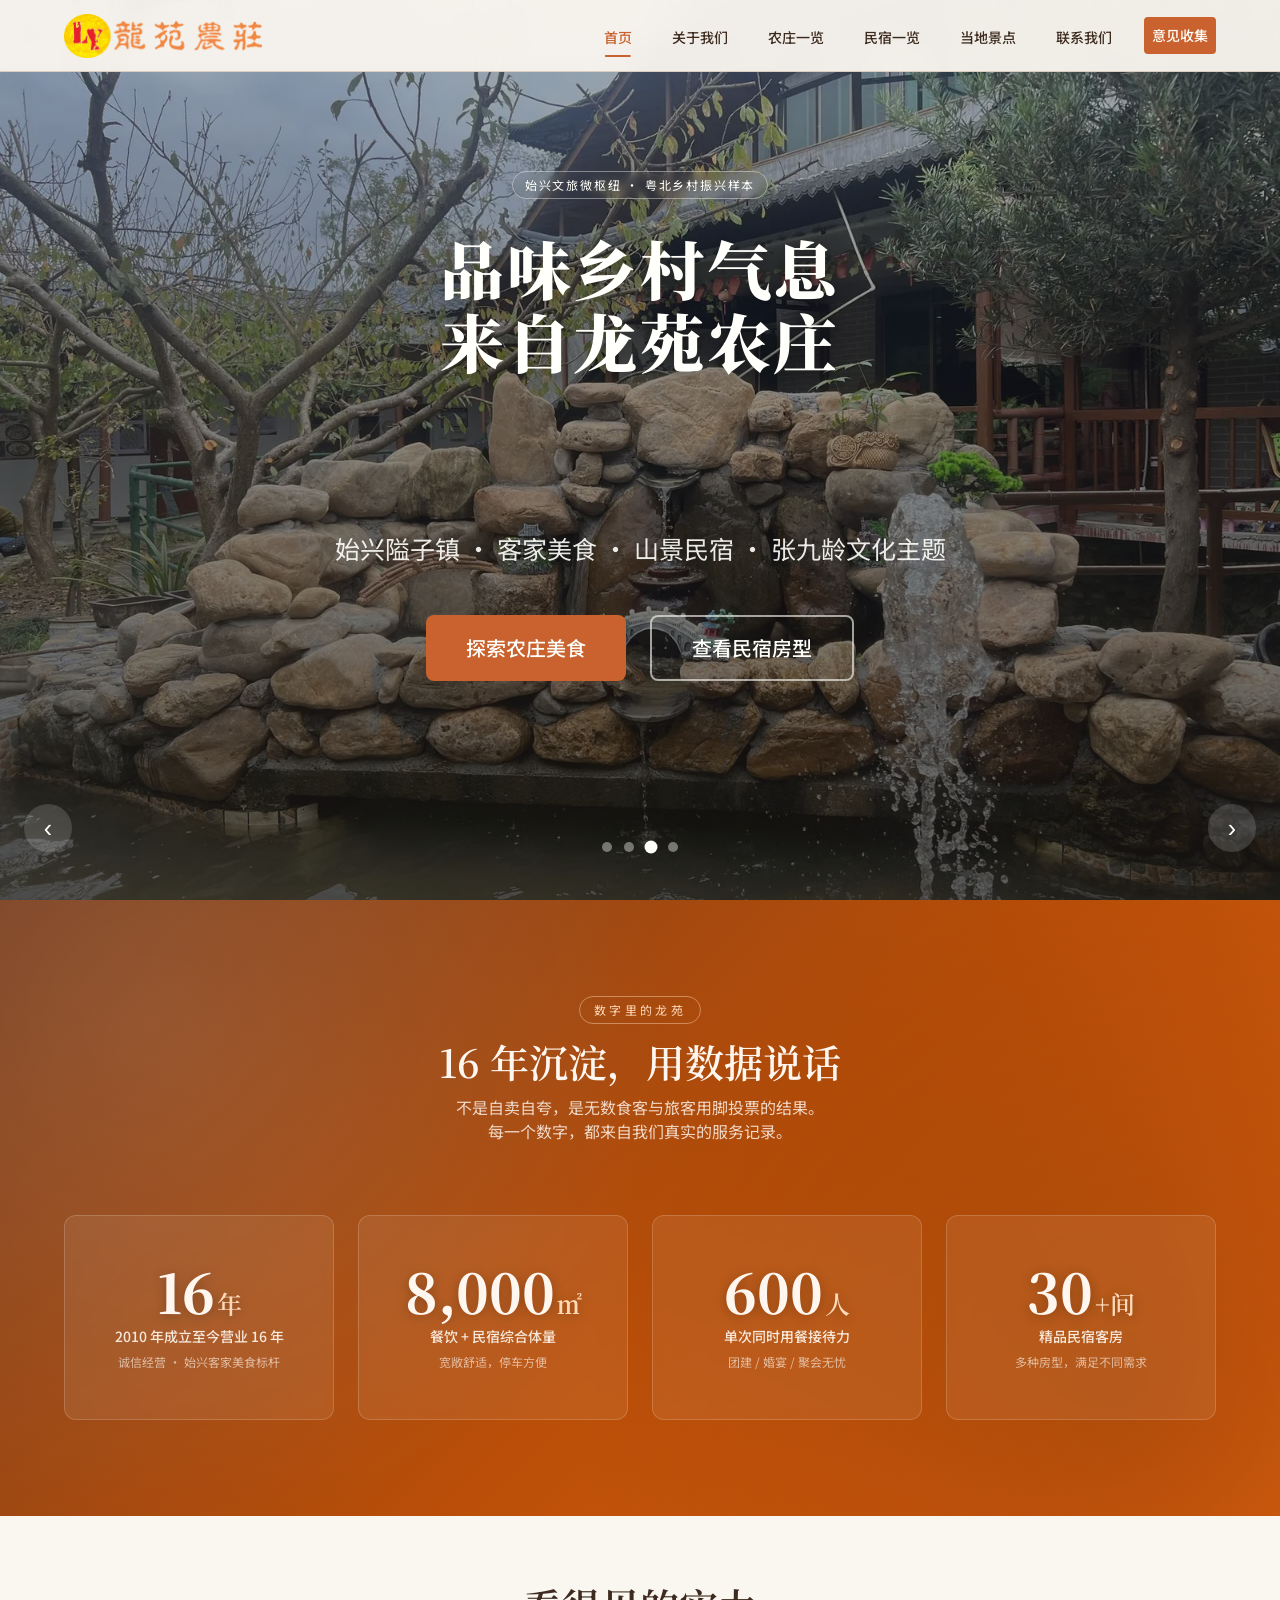
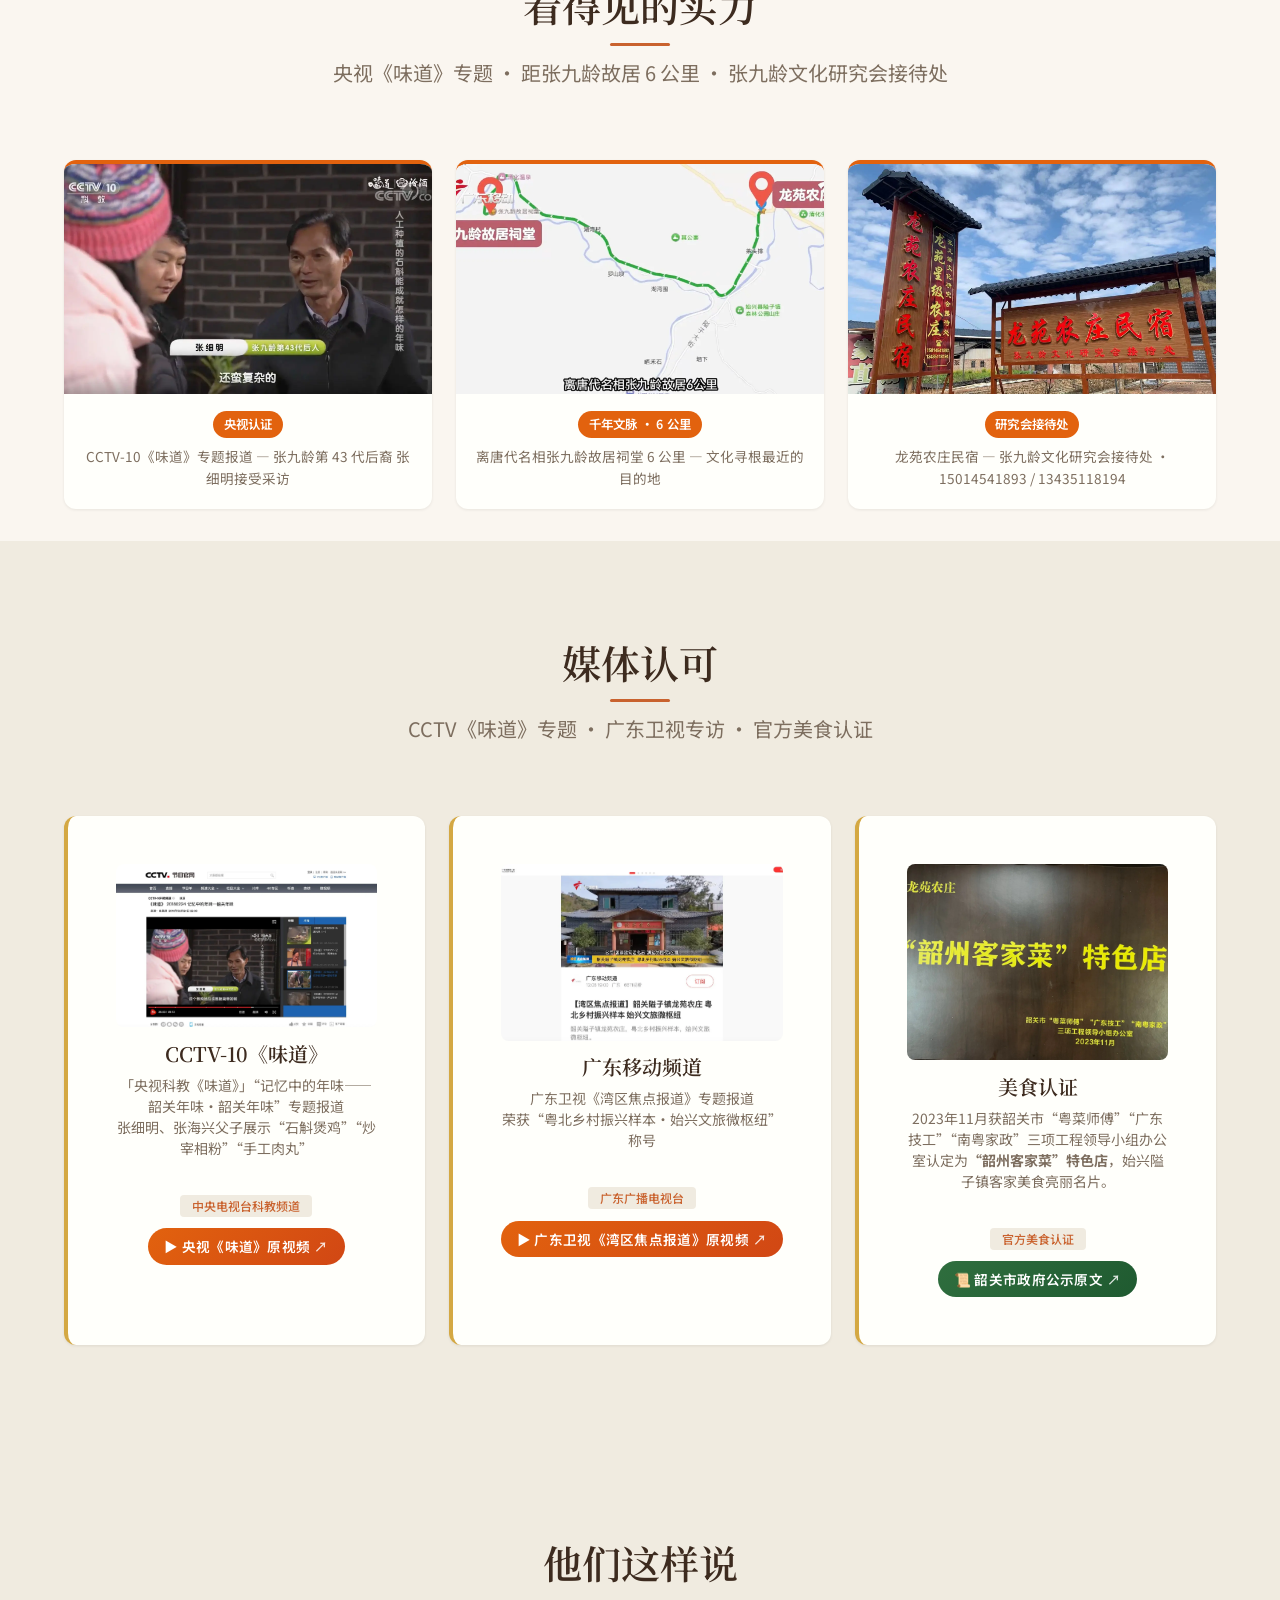
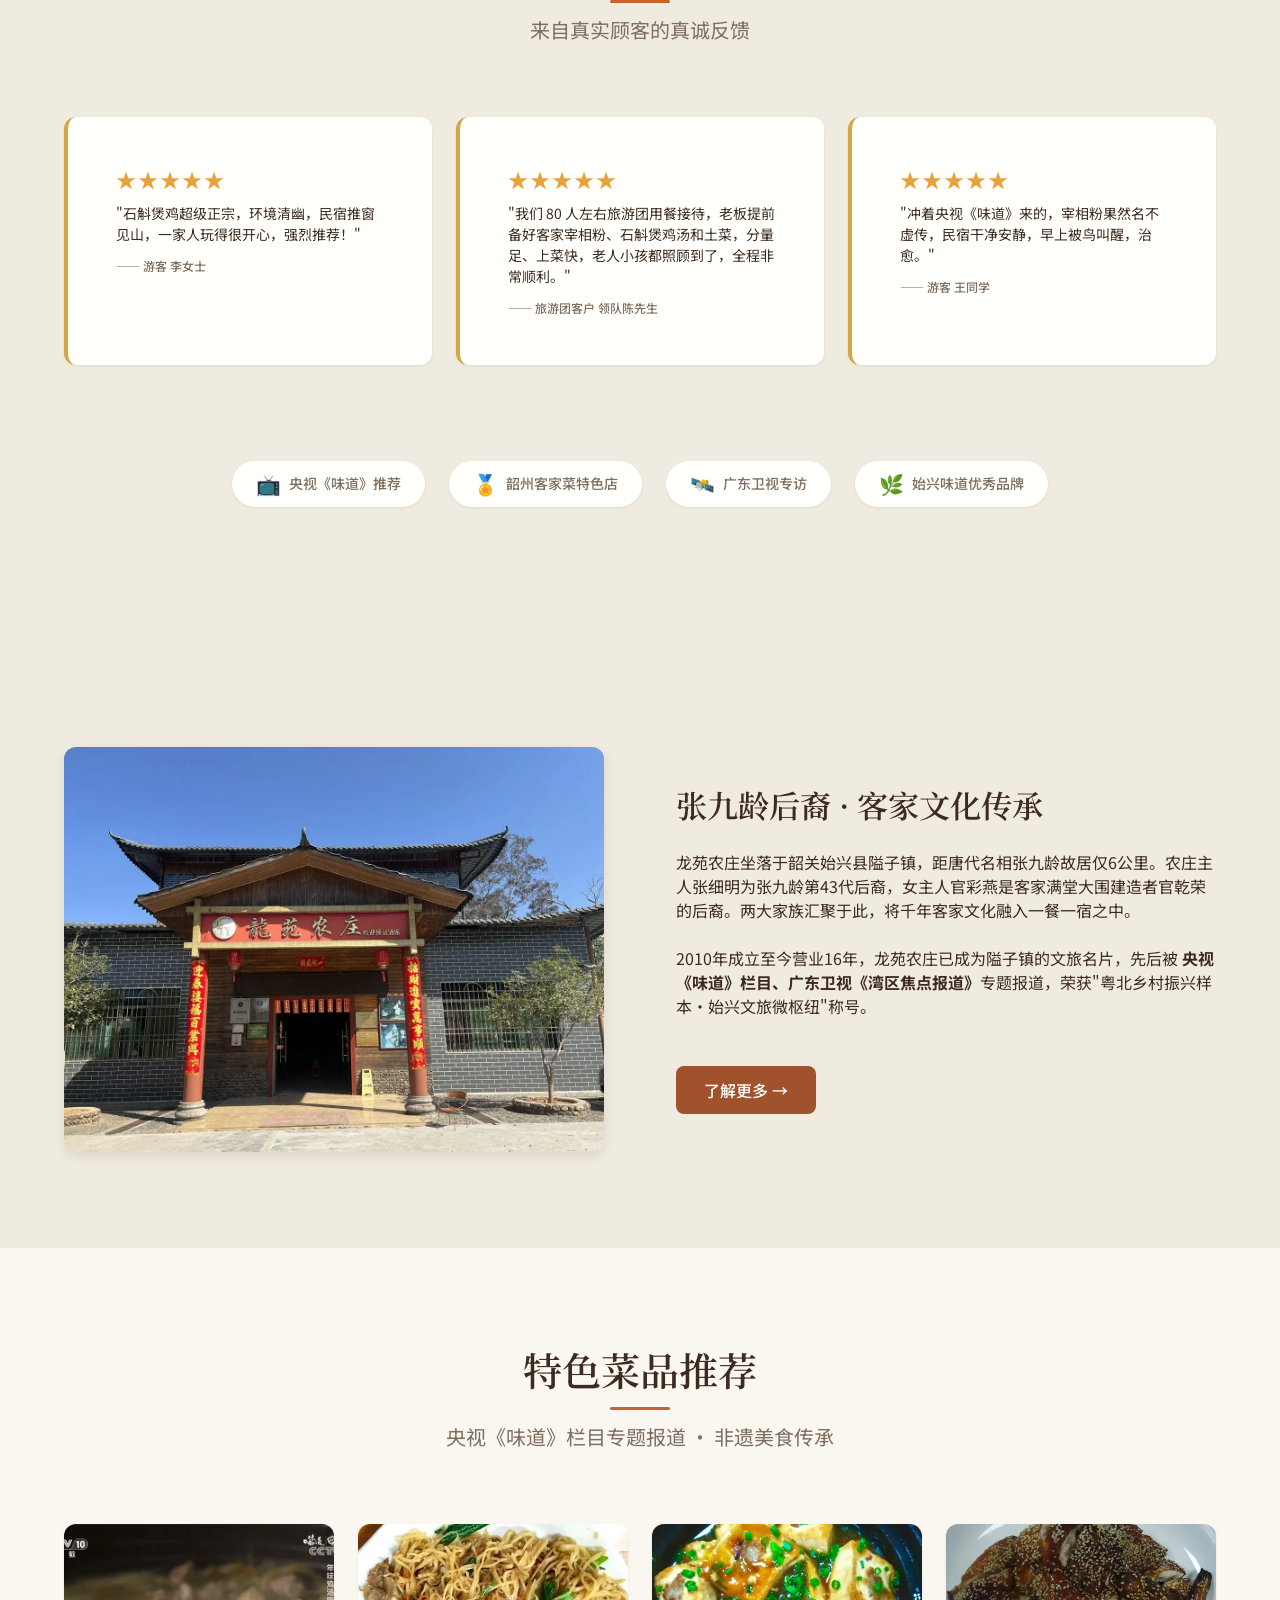
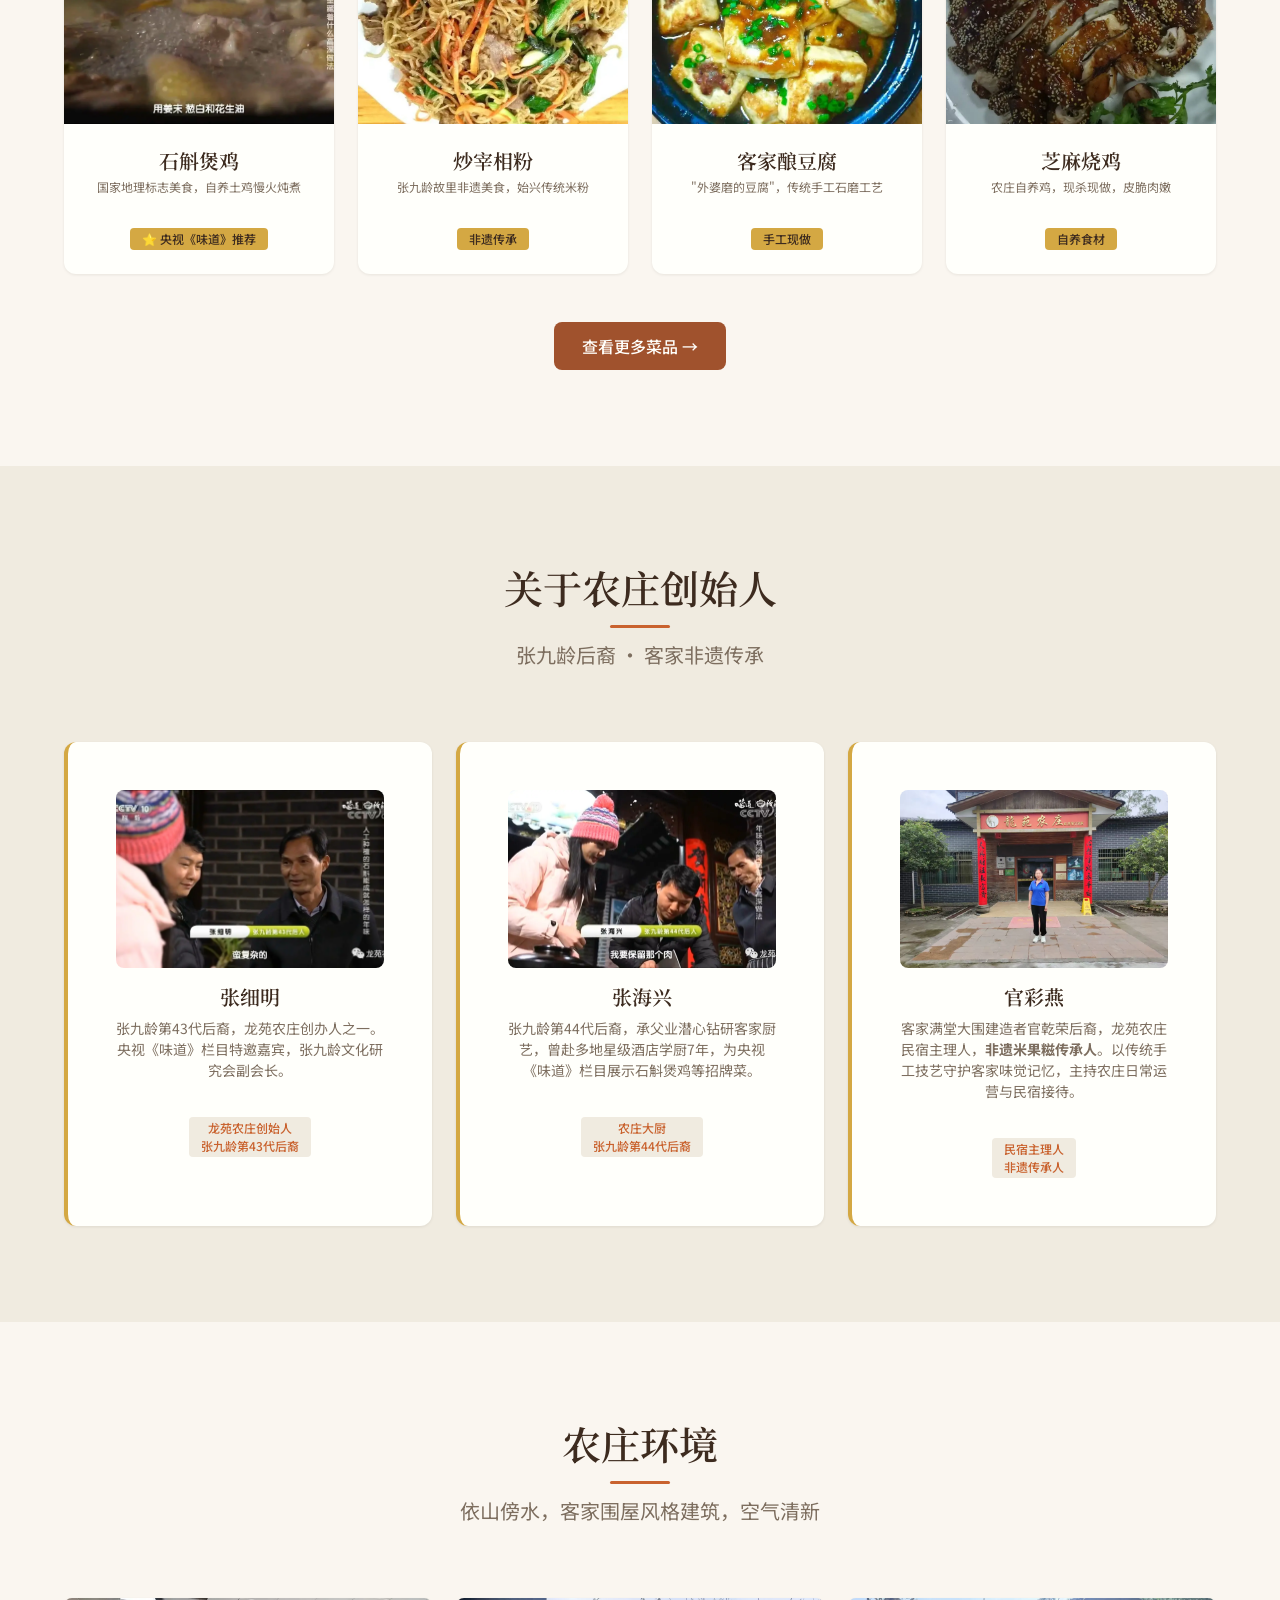
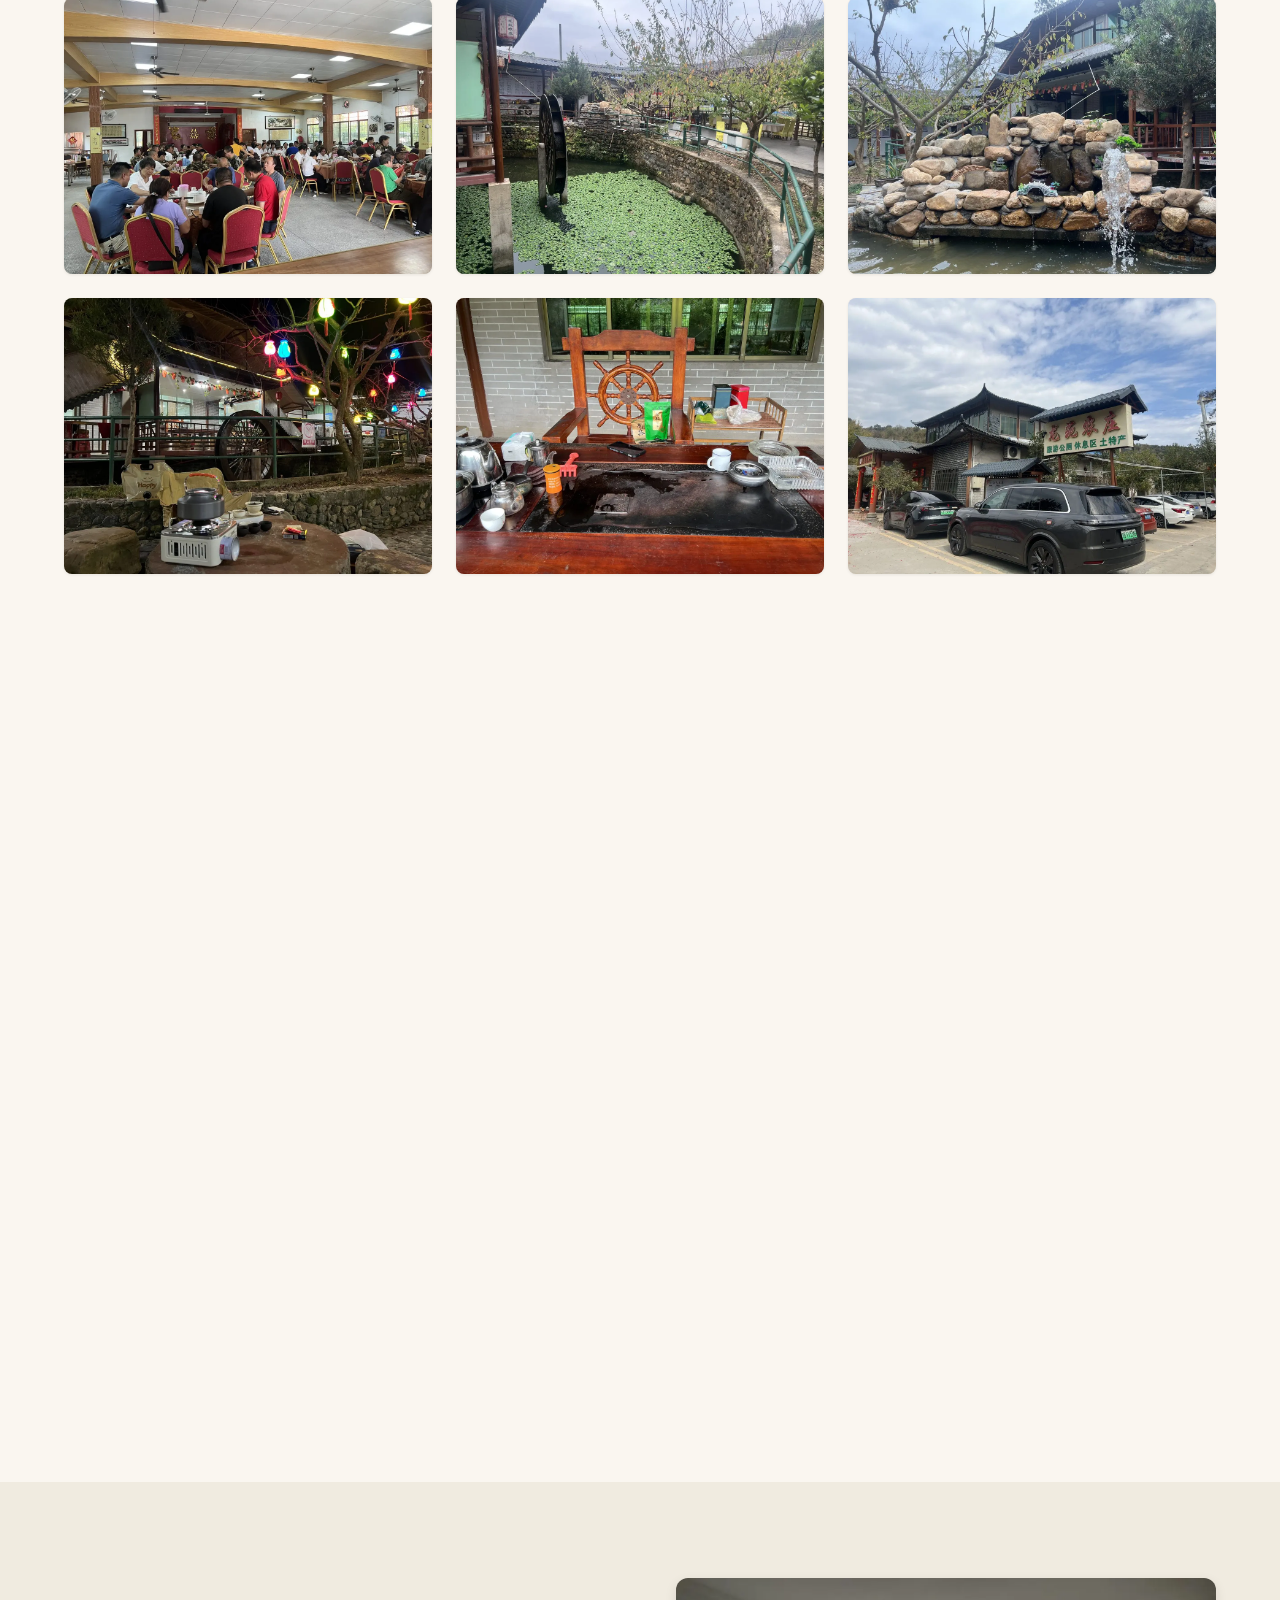
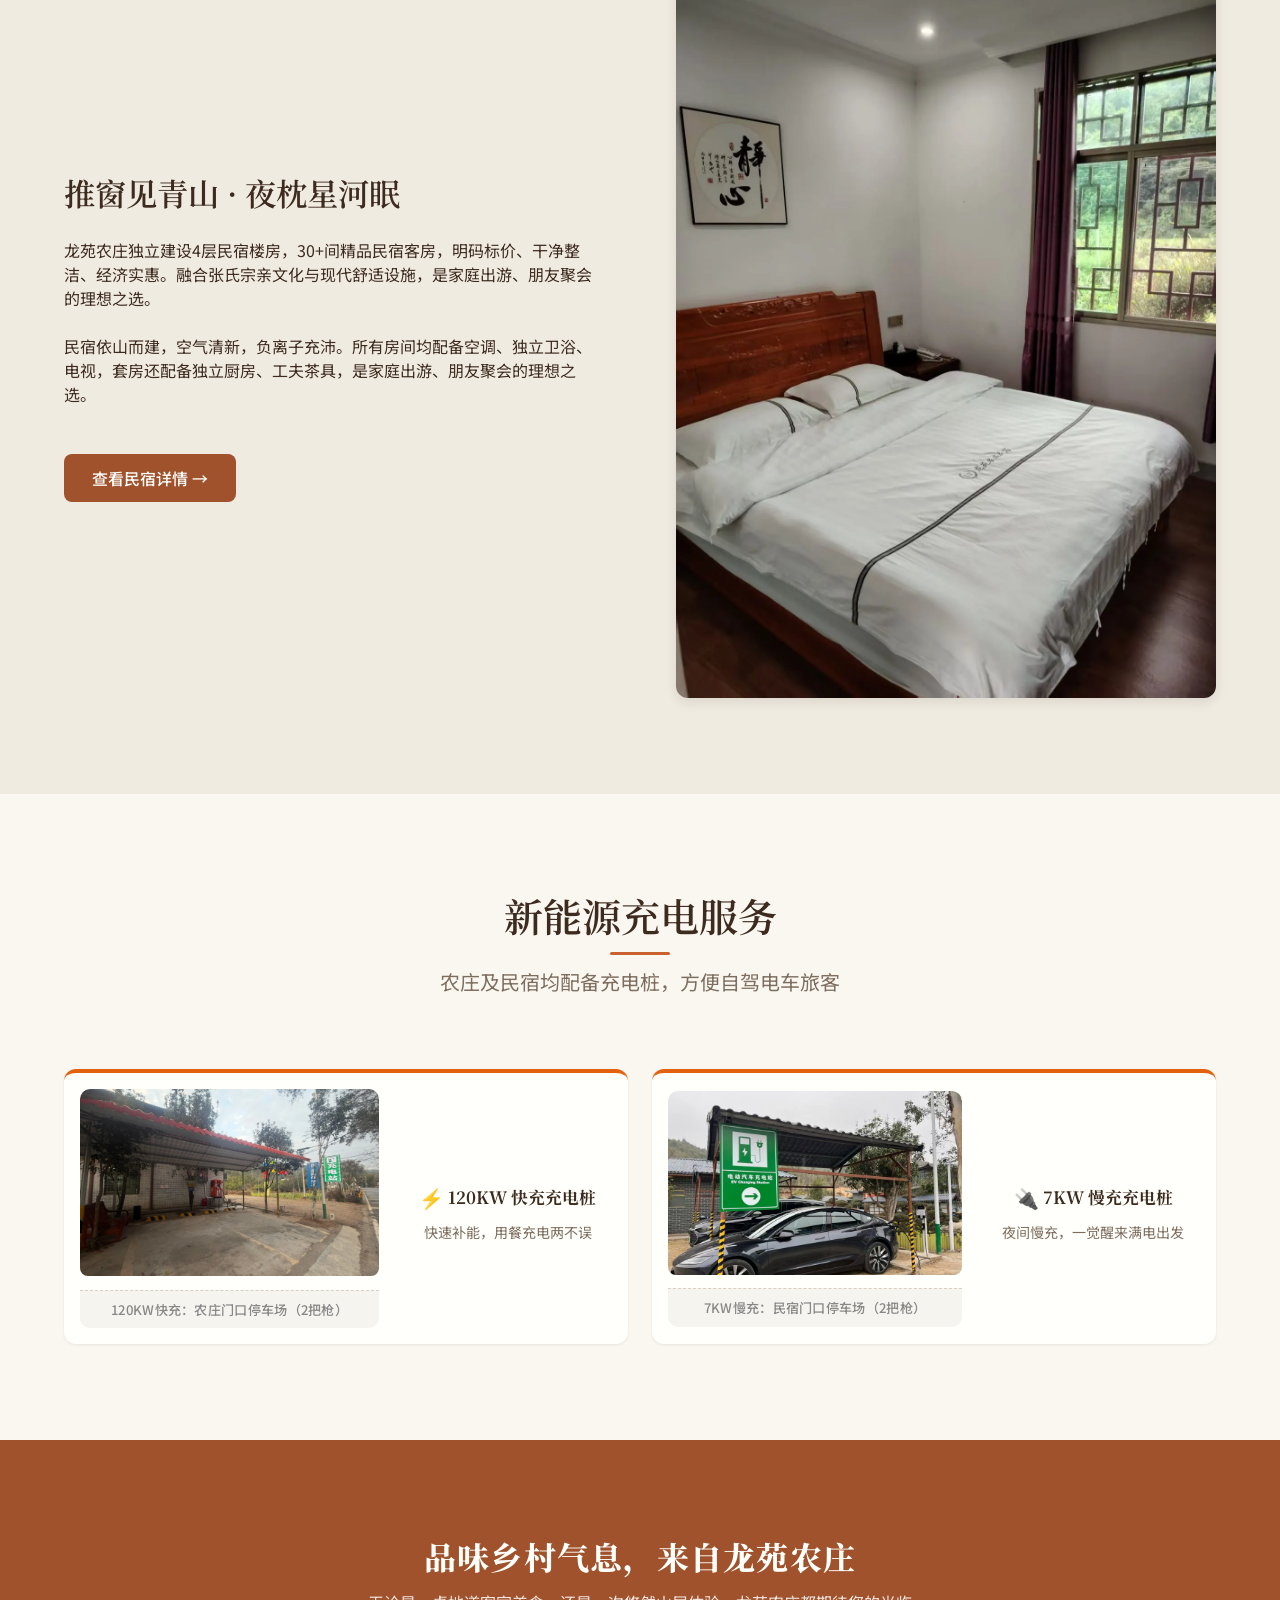
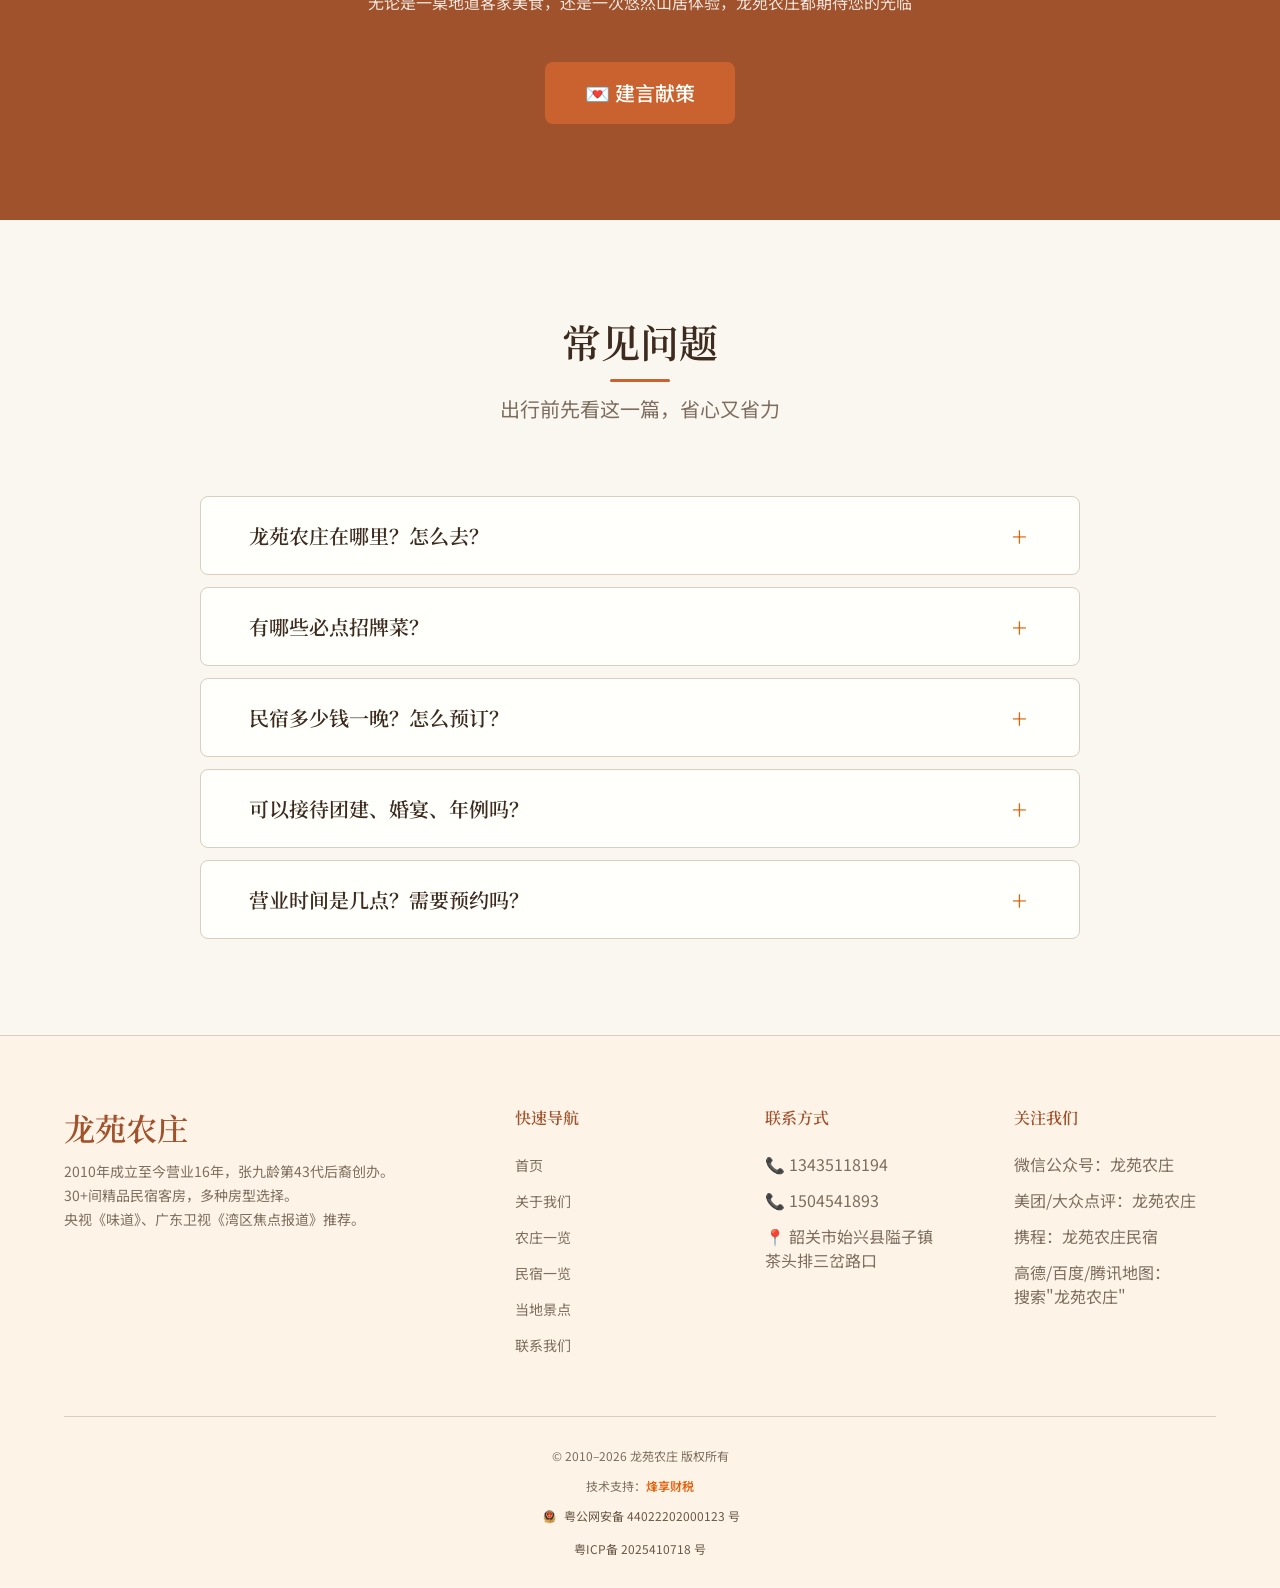
==== commit 46452f18: "perf: 全站图片转 WebP 优化(23.1MB→7.7MB, 省66.6%)，logo/二维码无损保透明，引用同步改写" ====
--- a/index.html
+++ b/index.html
@@ -6,7 +6,7 @@
  <title>龙苑农庄 — 品味乡村气息，来自龙苑农庄 | 韶关始兴客家美食·民宿</title>
  <meta name="description" content="龙苑农庄位于韶关始兴县隘子镇，集客家美食餐饮与精品民宿于一体。央视《味道》推荐，2010年成立至今营业16年，8000㎡占地，可同时接待600人用餐。张九龄文化主题，非遗美食石斛煲鸡、宰相粉。">
  <meta name="keywords" content="龙苑农庄,韶关农庄,始兴农庄,隘子镇美食,客家美食,农家乐,民宿,张九龄,满堂大围,石斛煲鸡,宰相粉">
- <link rel="icon" type="image/x-icon" href="images/logo/logo-icon.png">
+ <link rel="icon" type="image/x-icon" href="images/logo/logo-icon.webp">
  <link rel="stylesheet" href="css/style.css">
  <!-- v2 优化增强样式：强刺激数据墙 / 利益点 / FAQ / 社会证明 -->
  <link rel="stylesheet" href="css/v2-enhancements.css">
@@ -16,7 +16,7 @@
  <!-- Open Graph -->
  <meta property="og:title" content="龙苑农庄 — 品味乡村气息，来自龙苑农庄">
  <meta property="og:description" content="央视推荐客家美食·始兴隘子镇精品民宿·张九龄文化主题农庄">
- <meta property="og:image" content="images/hero/hero-01.jpg">
+ <meta property="og:image" content="images/hero/hero-01.webp">
  <meta property="og:type" content="website">
  <!-- Structured Data (v2 增强：面向 AI 搜索 / 富媒体摘要的多类型 @graph) -->
  <script type="application/ld+json">
@@ -43,10 +43,10 @@
     "alternateName": "龙苑农庄民宿",
     "url": "https://www.longyuannz.cn/",
     "image": [
-     "https://www.longyuannz.cn/images/hero/hero-01.jpg",
-     "https://www.longyuannz.cn/images/farm/farm-exterior.jpg"
+     "https://www.longyuannz.cn/images/hero/hero-01.webp",
+     "https://www.longyuannz.cn/images/farm/farm-exterior.webp"
     ],
-    "logo": "https://www.longyuannz.cn/images/logo/logo.png",
+    "logo": "https://www.longyuannz.cn/images/logo/logo.webp",
     "description": "龙苑农庄位于韶关始兴县隘子镇，集客家美食餐饮与精品民宿于一体，央视《味道》推荐，2010年成立至今营业16年。",
     "@type": "Restaurant",
     "servesCuisine": ["客家菜", "农家菜", "粤北特色菜"],
@@ -105,7 +105,7 @@
  <nav class="nav" role="navigation" aria-label="主导航">
   <div class="container nav-inner">
    <a href="index.html" class="nav-logo" aria-label="龙苑农庄首页">
-    <img src="images/logo/logo.png" alt="龙苑农庄" width="180" height="44">
+    <img src="images/logo/logo.webp" alt="龙苑农庄" width="180" height="44">
    </a>
    <button class="nav-toggle" aria-label="菜单" aria-expanded="false">
     <span></span><span></span><span></span>
@@ -125,10 +125,10 @@
  <!-- Hero Carousel -->
  <section class="hero" aria-label="首页轮播">
   <div class="hero-slides">
-   <div class="hero-slide active" style="background-image: url('images/hero/hero-01.jpg')"></div>
-   <div class="hero-slide" style="background-image: url('images/hero/hero-02.jpg')"></div>
-   <div class="hero-slide" style="background-image: url('images/hero/hero-03.jpg')"></div>
-   <div class="hero-slide" style="background-image: url('images/hero/hero-04.jpg')"></div>
+   <div class="hero-slide active" style="background-image: url('images/hero/hero-01.webp')"></div>
+   <div class="hero-slide" style="background-image: url('images/hero/hero-02.webp')"></div>
+   <div class="hero-slide" style="background-image: url('images/hero/hero-03.webp')"></div>
+   <div class="hero-slide" style="background-image: url('images/hero/hero-04.webp')"></div>
   </div>
   <div class="hero-overlay"></div>
   <div class="hero-content">
@@ -193,21 +193,21 @@
    </div>
    <div class="evidence-grid">
     <a class="evidence-item" href="javascript:void(0)" aria-label="CCTV-10《味道》专题报道张细明">
-     <img src="images/media/cctv-screenshot-taste.jpg" alt="CCTV-10《味道》专题报道·张九龄第43代后裔张细明接受采访" loading="lazy">
+     <img src="images/media/cctv-screenshot-taste.webp" alt="CCTV-10《味道》专题报道·张九龄第43代后裔张细明接受采访" loading="lazy">
      <div class="evidence-caption">
       <span class="evidence-tag">央视认证</span>
       <p>CCTV-10《味道》专题报道 — 张九龄第 43 代后裔 张细明接受采访</p>
      </div>
     </a>
     <a class="evidence-item" href="javascript:void(0)" aria-label="龙苑农庄离张九龄故居 6 公里">
-     <img src="images/media/map-zhangjiu6km.jpg" alt="龙苑农庄离唐代名相张九龄故居祠堂 6 公里" loading="lazy">
+     <img src="images/media/map-zhangjiu6km.webp" alt="龙苑农庄离唐代名相张九龄故居祠堂 6 公里" loading="lazy">
      <div class="evidence-caption">
       <span class="evidence-tag">千年文脉 · 6 公里</span>
       <p>离唐代名相张九龄故居祠堂 6 公里 — 文化寻根最近的目的地</p>
      </div>
     </a>
     <a class="evidence-item" href="javascript:void(0)" aria-label="龙苑农庄民宿招牌">
-     <img src="images/homestay/homestay-signboard.jpg" alt="龙苑农庄民宿门楼与招牌 — 张九龄文化研究会接待处" loading="lazy">
+     <img src="images/homestay/homestay-signboard.webp" alt="龙苑农庄民宿门楼与招牌 — 张九龄文化研究会接待处" loading="lazy">
      <div class="evidence-caption">
       <span class="evidence-tag">研究会接待处</span>
       <p>龙苑农庄民宿 — 张九龄文化研究会接待处 · 15014541893 / 13435118194</p>
@@ -228,7 +228,7 @@
    <div class="media-grid stagger-children">
     <div class="media-card">
      <div class="media-card-media">
-      <img class="media-card-img" src="images/media/media-cctv-taste.jpg" alt="CCTV-10《味道》专题报道龙苑农庄" loading="lazy">
+      <img class="media-card-img" src="images/media/media-cctv-taste.webp" alt="CCTV-10《味道》专题报道龙苑农庄" loading="lazy">
      </div>
      <h3>CCTV-10《味道》</h3>
      <p>「央视科教《味道》」“记忆中的年味——韶关年味·韶关年味”专题报道<br>张细明、张海兴父子展示“石斛煲鸡”“炒宰相粉”“手工肉丸”</p>
@@ -237,7 +237,7 @@
     </div>
     <div class="media-card">
      <div class="media-card-media">
-      <img class="media-card-img" src="images/media/media-gdmobile.jpg" alt="广东移动频道报道龙苑农庄" loading="lazy">
+      <img class="media-card-img" src="images/media/media-gdmobile.webp" alt="广东移动频道报道龙苑农庄" loading="lazy">
      </div>
      <h3>广东移动频道</h3>
      <p>广东卫视《湾区焦点报道》专题报道<br>荣获“粤北乡村振兴样本·始兴文旅微枢纽”称号</p>
@@ -246,7 +246,7 @@
     </div>
     <div class="media-card">
      <div class="media-card-media">
-      <img class="media-card-img media-card-img--food" src="images/media/media-shaozhou-plaque.jpg" alt="“韶州客家菜”特色店铜牌" loading="lazy">
+      <img class="media-card-img media-card-img--food" src="images/media/media-shaozhou-plaque.webp" alt="“韶州客家菜”特色店铜牌" loading="lazy">
      </div>
      <h3>美食认证</h3>
      <p>2023年11月获韶关市“粤菜师傅”“广东技工”“南粤家政”三项工程领导小组办公室认定为<b>“韶州客家菜”特色店</b>，始兴隘子镇客家美食亮丽名片。</p>
@@ -297,7 +297,7 @@
   <div class="container">
    <div class="two-col">
     <div class="two-col-img">
-     <img src="images/farm/farm-exterior.jpg" alt="龙苑农庄门面" loading="lazy" width="600" height="450">
+     <img src="images/farm/farm-exterior.webp" alt="龙苑农庄门面" loading="lazy" width="600" height="450">
     </div>
     <div class="two-col-content">
      <h2>张九龄后裔 · 客家文化传承</h2>
@@ -319,7 +319,7 @@
    </div>
    <div class="food-grid stagger-children">
     <div class="food-card">
-     <img src="images/food/food-shihu-soup-1.jpg" alt="石斛煲鸡" loading="lazy" width="400" height="300">
+     <img src="images/food/food-shihu-soup-1.webp" alt="石斛煲鸡" loading="lazy" width="400" height="300">
      <div class="food-card-body">
       <h4>石斛煲鸡</h4>
       <p>国家地理标志美食，自养土鸡慢火炖煮</p>
@@ -327,7 +327,7 @@
      </div>
     </div>
     <div class="food-card">
-     <img src="images/food/food-zaixiangfen.jpg" alt="炒宰相粉" loading="lazy" width="400" height="300">
+     <img src="images/food/food-zaixiangfen.webp" alt="炒宰相粉" loading="lazy" width="400" height="300">
      <div class="food-card-body">
       <h4>炒宰相粉</h4>
       <p>张九龄故里非遗美食，始兴传统米粉</p>
@@ -335,7 +335,7 @@
      </div>
     </div>
     <div class="food-card">
-     <img src="images/food/food-doufu.jpg" alt="客家酿豆腐" loading="lazy" width="400" height="300">
+     <img src="images/food/food-doufu.webp" alt="客家酿豆腐" loading="lazy" width="400" height="300">
      <div class="food-card-body">
       <h4>客家酿豆腐</h4>
       <p>"外婆磨的豆腐"，传统手工石磨工艺</p>
@@ -343,7 +343,7 @@
      </div>
     </div>
     <div class="food-card">
-     <img src="images/food/food-chicken.jpg" alt="芝麻烧鸡" loading="lazy" width="400" height="300">
+     <img src="images/food/food-chicken.webp" alt="芝麻烧鸡" loading="lazy" width="400" height="300">
      <div class="food-card-body">
       <h4>芝麻烧鸡</h4>
       <p>农庄自养鸡，现杀现做，皮脆肉嫩</p>
@@ -367,19 +367,19 @@
    </div>
    <div class="host-grid-3 stagger-children">
     <div class="media-card">
-     <img src="images/people/host-zhangximing.jpg" alt="张细明" loading="lazy" width="600" height="400" style="width:100%;aspect-ratio:3/2;height:auto;max-height:240px;object-fit:cover;border-radius:8px;margin-bottom:1rem;background:#f5efe8;">
+     <img src="images/people/host-zhangximing.webp" alt="张细明" loading="lazy" width="600" height="400" style="width:100%;aspect-ratio:3/2;height:auto;max-height:240px;object-fit:cover;border-radius:8px;margin-bottom:1rem;background:#f5efe8;">
      <h3>张细明</h3>
      <p>张九龄第43代后裔，龙苑农庄创办人之一。央视《味道》栏目特邀嘉宾，张九龄文化研究会副会长。</p>
      <span class="media-source">龙苑农庄创始人<br>张九龄第43代后裔</span>
     </div>
     <div class="media-card">
-     <img src="images/people/host-zhanghaixing.jpg" alt="张海兴" loading="lazy" width="600" height="400" style="width:100%;aspect-ratio:3/2;height:auto;max-height:240px;object-fit:cover;border-radius:8px;margin-bottom:1rem;background:#f5efe8;">
+     <img src="images/people/host-zhanghaixing.webp" alt="张海兴" loading="lazy" width="600" height="400" style="width:100%;aspect-ratio:3/2;height:auto;max-height:240px;object-fit:cover;border-radius:8px;margin-bottom:1rem;background:#f5efe8;">
      <h3>张海兴</h3>
      <p>张九龄第44代后裔，承父业潜心钻研客家厨艺，曾赴多地星级酒店学厨7年，为央视《味道》栏目展示石斛煲鸡等招牌菜。</p>
      <span class="media-source">农庄大厨<br>张九龄第44代后裔</span>
     </div>
     <div class="media-card">
-     <img src="images/people/hostess-guancy.jpg" alt="官彩燕" loading="lazy" width="600" height="400" style="width:100%;aspect-ratio:3/2;height:auto;max-height:240px;object-fit:cover;border-radius:8px;margin-bottom:1rem;background:#f5efe8;">
+     <img src="images/people/hostess-guancy.webp" alt="官彩燕" loading="lazy" width="600" height="400" style="width:100%;aspect-ratio:3/2;height:auto;max-height:240px;object-fit:cover;border-radius:8px;margin-bottom:1rem;background:#f5efe8;">
      <h3>官彩燕</h3>
      <p>客家满堂大围建造者官乾荣后裔，龙苑农庄民宿主理人，<b>非遗米果糍传承人</b>。以传统手工技艺守护客家味觉记忆，主持农庄日常运营与民宿接待。</p>
      <span class="media-source">民宿主理人<br>非遗传承人</span>
@@ -398,27 +398,27 @@
    </div>
    <div class="gallery-grid">
     <div class="gallery-item">
-     <img src="images/farm/farm-hall.jpg" alt="农庄大厅" loading="lazy" width="600" height="450">
+     <img src="images/farm/farm-hall.webp" alt="农庄大厅" loading="lazy" width="600" height="450">
      <div class="gallery-item-overlay"><span>宴会大厅 · 可容纳500人</span></div>
     </div>
     <div class="gallery-item">
-     <img src="images/farm/farm-pond.jpg" alt="农庄池塘" loading="lazy" width="600" height="450">
+     <img src="images/farm/farm-pond.webp" alt="农庄池塘" loading="lazy" width="600" height="450">
      <div class="gallery-item-overlay"><span>山泉鱼塘 · 可自由垂钓</span></div>
     </div>
     <div class="gallery-item">
-     <img src="images/farm/farm-landscape.jpg" alt="农庄假山景观" loading="lazy" width="600" height="450">
+     <img src="images/farm/farm-landscape.webp" alt="农庄假山景观" loading="lazy" width="600" height="450">
      <div class="gallery-item-overlay"><span>假山景观 · 园林庭院</span></div>
     </div>
     <div class="gallery-item">
-     <img src="images/farm/farm-outdoor.jpg" alt="露天石桌石椅" loading="lazy" width="600" height="450">
+     <img src="images/farm/farm-outdoor.webp" alt="露天石桌石椅" loading="lazy" width="600" height="450">
      <div class="gallery-item-overlay"><span>露天茶座 · 清风徐来</span></div>
     </div>
     <div class="gallery-item">
-     <img src="images/farm/farm-tea.jpg" alt="农庄泡茶区" loading="lazy" width="600" height="450">
+     <img src="images/farm/farm-tea.webp" alt="农庄泡茶区" loading="lazy" width="600" height="450">
      <div class="gallery-item-overlay"><span>品茗区 · 山泉泡茶</span></div>
     </div>
     <div class="gallery-item">
-     <img src="images/farm/farm-parking.jpg" alt="停车场" loading="lazy" width="600" height="450">
+     <img src="images/farm/farm-parking.webp" alt="停车场" loading="lazy" width="600" height="450">
      <div class="gallery-item-overlay"><span>大型停车场 · 50+车位</span></div>
     </div>
    </div>
@@ -435,7 +435,7 @@
    </div>
    <div class="honor-grid">
     <div class="honor-item">
-     <img class="honor-img" src="images/honors/honor-3star-farm.jpg" alt="三星级乡村旅游农家乐" loading="lazy">
+     <img class="honor-img" src="images/honors/honor-3star-farm.webp" alt="三星级乡村旅游农家乐" loading="lazy">
      <div class="honor-item-body">
       <h4>三星级乡村旅游农家乐</h4>
       <p>经农业农村与文旅部门联合评审，龙苑农庄获评三星级乡村旅游农家乐，餐饮、住宿、安全、卫生全面达标。</p>
@@ -443,7 +443,7 @@
      </div>
     </div>
     <div class="honor-item">
-     <img class="honor-img" src="images/honors/honor-shaoguan-station.jpg" alt="韶关旅游驿站" loading="lazy">
+     <img class="honor-img" src="images/honors/honor-shaoguan-station.webp" alt="韶关旅游驿站" loading="lazy">
      <div class="honor-item-body">
       <h4>韶关旅游驿站</h4>
       <p>经韶关市旅游局评定，龙苑农庄入选韶关旅游驿站体系，承担粤北旅游集散、餐饮、休憩功能，是始兴隘子镇旅游服务的重要节点。</p>
@@ -451,7 +451,7 @@
      </div>
     </div>
     <div class="honor-item">
-     <img class="honor-img" src="images/honors/honor-3star-homestay.jpg" alt="三星级乡村旅游民宿" loading="lazy">
+     <img class="honor-img" src="images/honors/honor-3star-homestay.webp" alt="三星级乡村旅游民宿" loading="lazy">
      <div class="honor-item-body">
       <h4>三星级乡村旅游民宿</h4>
       <p>龙苑农庄民宿（30+间精品客房）通过三星级乡村旅游民宿评定，客房、配套、服务、安全均达行业标准。</p>
@@ -474,7 +474,7 @@
      <a href="homestay.html" class="btn btn-secondary mt-md">查看民宿详情 →</a>
     </div>
     <div class="two-col-img">
-     <img src="images/homestay/room-king.jpg" alt="民宿大床房" loading="lazy" width="600" height="450">
+     <img src="images/homestay/room-king.webp" alt="民宿大床房" loading="lazy" width="600" height="450">
     </div>
    </div>
   </div>
@@ -491,7 +491,7 @@
    <div class="charging-cards">
     <div class="charging-card">
      <div class="charging-card-media">
-      <img class="charging-card-img" src="images/farm/charging-pano.jpg" alt="龙苑农庄门口充电桩全景" loading="lazy">
+      <img class="charging-card-img" src="images/farm/charging-pano.webp" alt="龙苑农庄门口充电桩全景" loading="lazy">
       <p class="charging-img-note">120KW快充：农庄门口停车场（2把枪）</p>
      </div>
      <div class="charging-card-body">
@@ -501,7 +501,7 @@
     </div>
     <div class="charging-card">
      <div class="charging-card-media">
-      <img class="charging-card-img" src="images/farm/charging-close.jpg" alt="充电桩近景·支持新能源车主自驾" loading="lazy">
+      <img class="charging-card-img" src="images/farm/charging-close.webp" alt="充电桩近景·支持新能源车主自驾" loading="lazy">
       <p class="charging-img-note">7KW慢充：民宿门口停车场（2把枪）</p>
      </div>
      <div class="charging-card-body">
@@ -610,7 +610,7 @@
     <p>技术支持：<a href="https://www.fengxiangld.cn" target="_blank" rel="noopener" style="color:#E2620E;text-decoration:none;font-weight:600;">烽享财税</a></p>
     <p>
      <a href="https://beian.mps.gov.cn/#/query/webSearch?code=44022202000123" target="_blank" rel="noopener noreferrer" style="color:#6a5847;text-decoration:none;display:inline-flex;align-items:center;gap:6px;">
-      <img src="images/icons/beian.png" alt="公安网监" width="18" height="18" style="vertical-align:middle;">
+      <img src="images/icons/beian.webp" alt="公安网监" width="18" height="18" style="vertical-align:middle;">
       粤公网安备 44022202000123 号
      </a>
     </p>
--- a/css/v2-enhancements.css
+++ b/css/v2-enhancements.css
@@ -512,7 +512,7 @@
   .benefit-card-media img { height: 180px; }
 }
 
-/* ─── footer 底部内容居中（公安图标 beian.png 已替换） ─── */
+/* ─── footer 底部内容居中（公安图标 beian.webp 已替换） ─── */
 .footer-bottom { text-align: center !important; }
 .footer-bottom p { text-align: center !important; }
 .footer-bottom img { display: inline-block; }
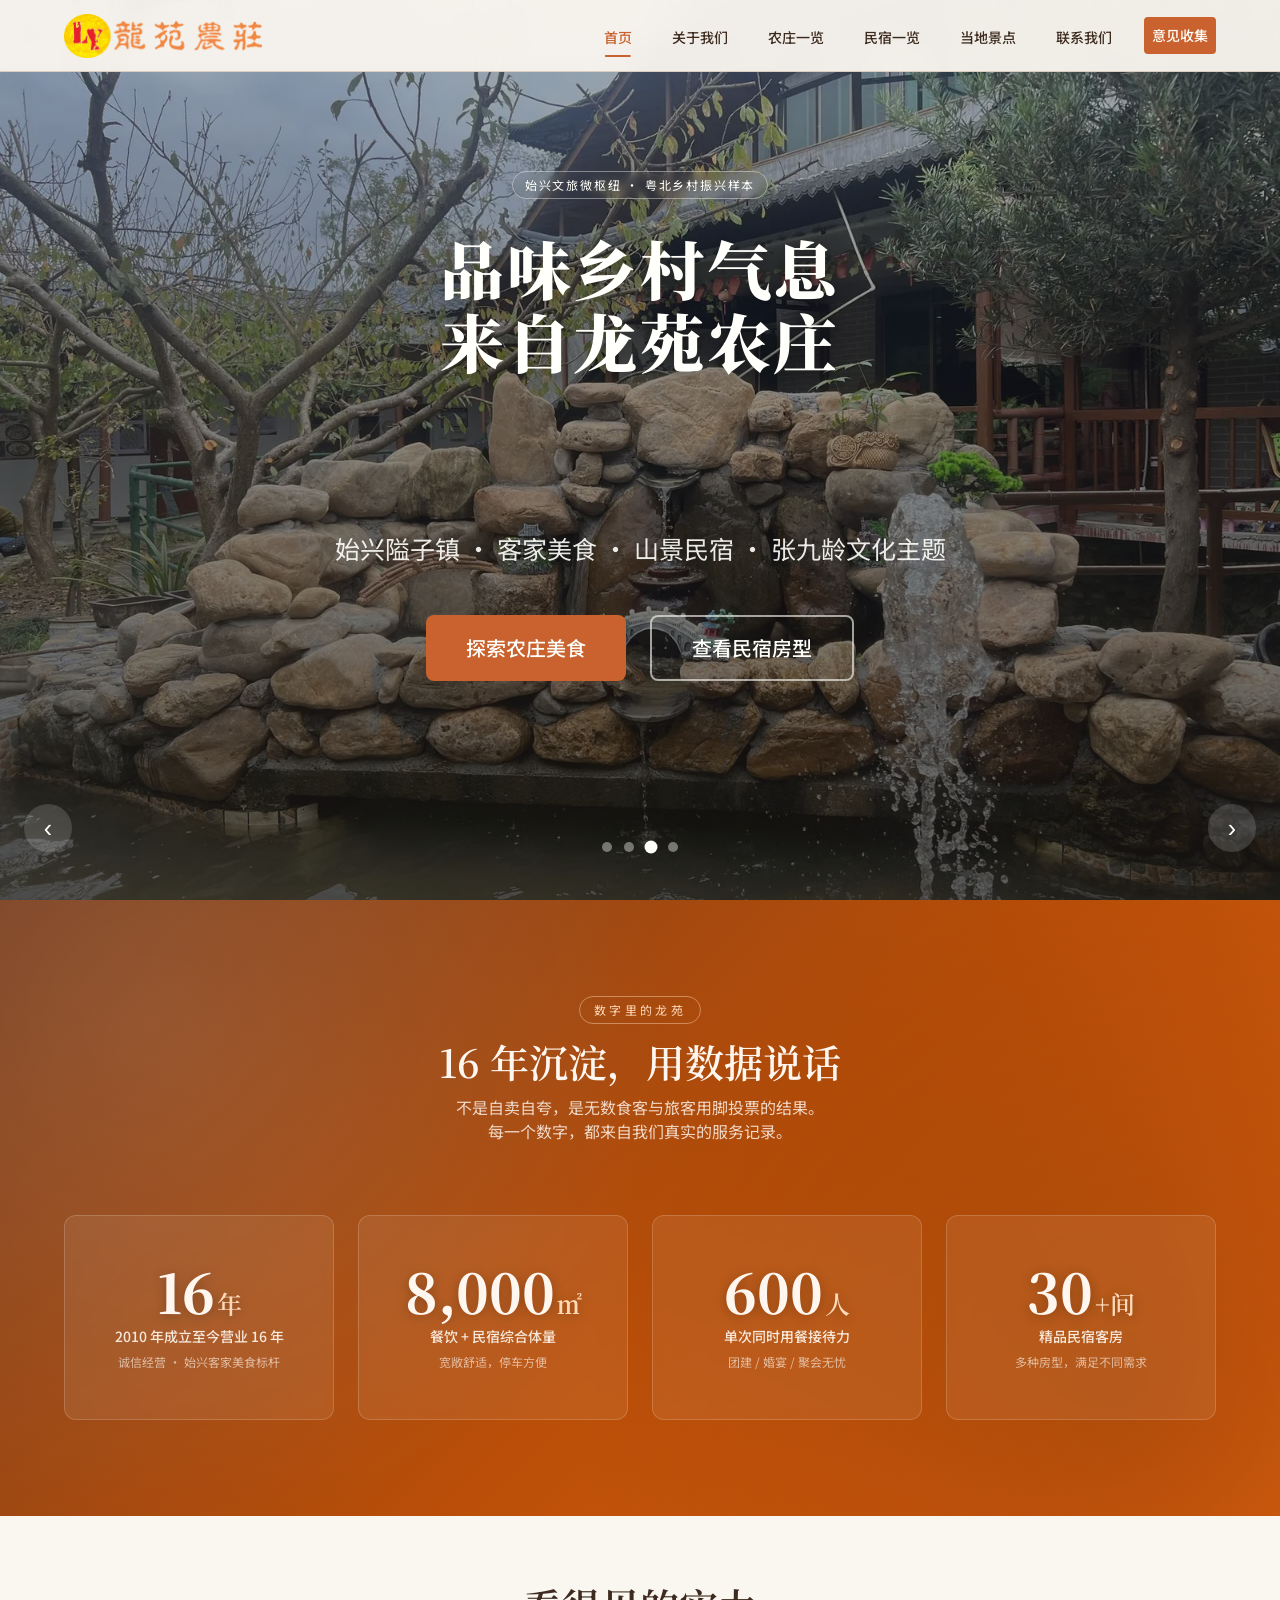
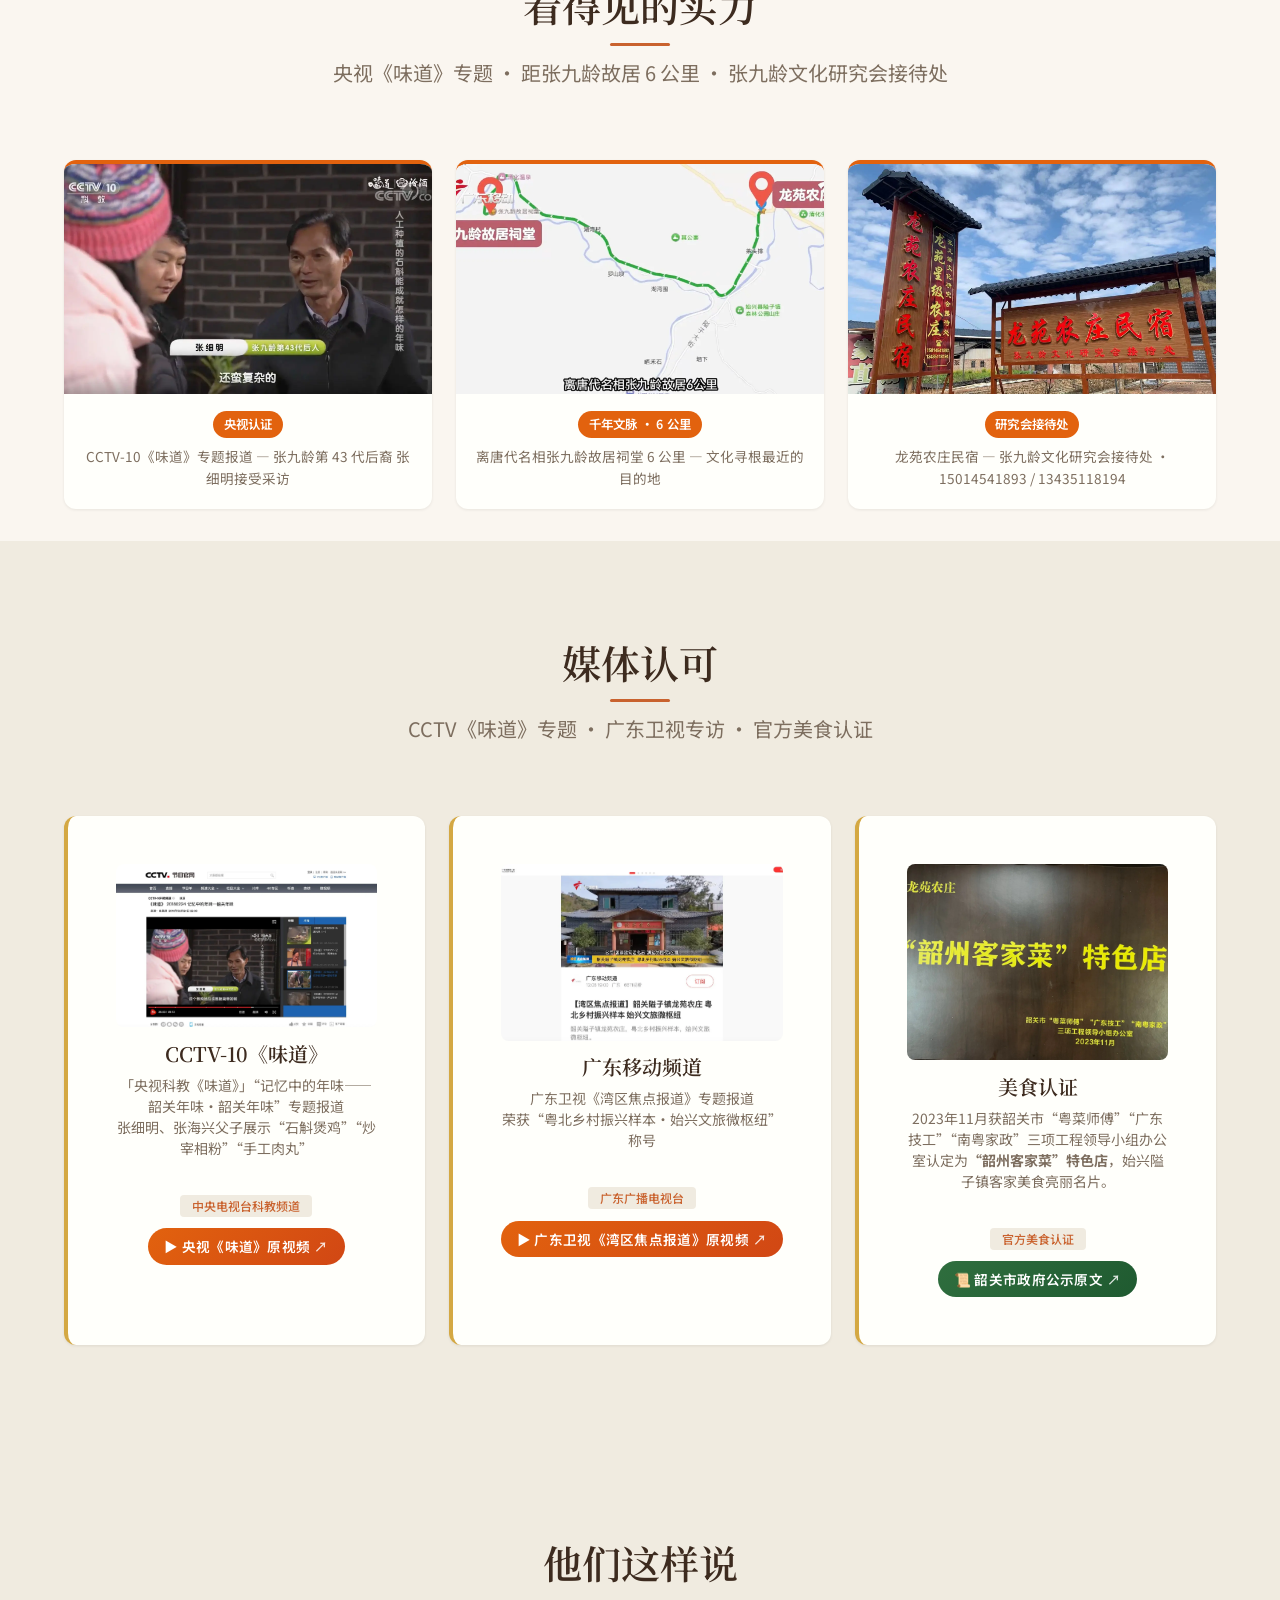
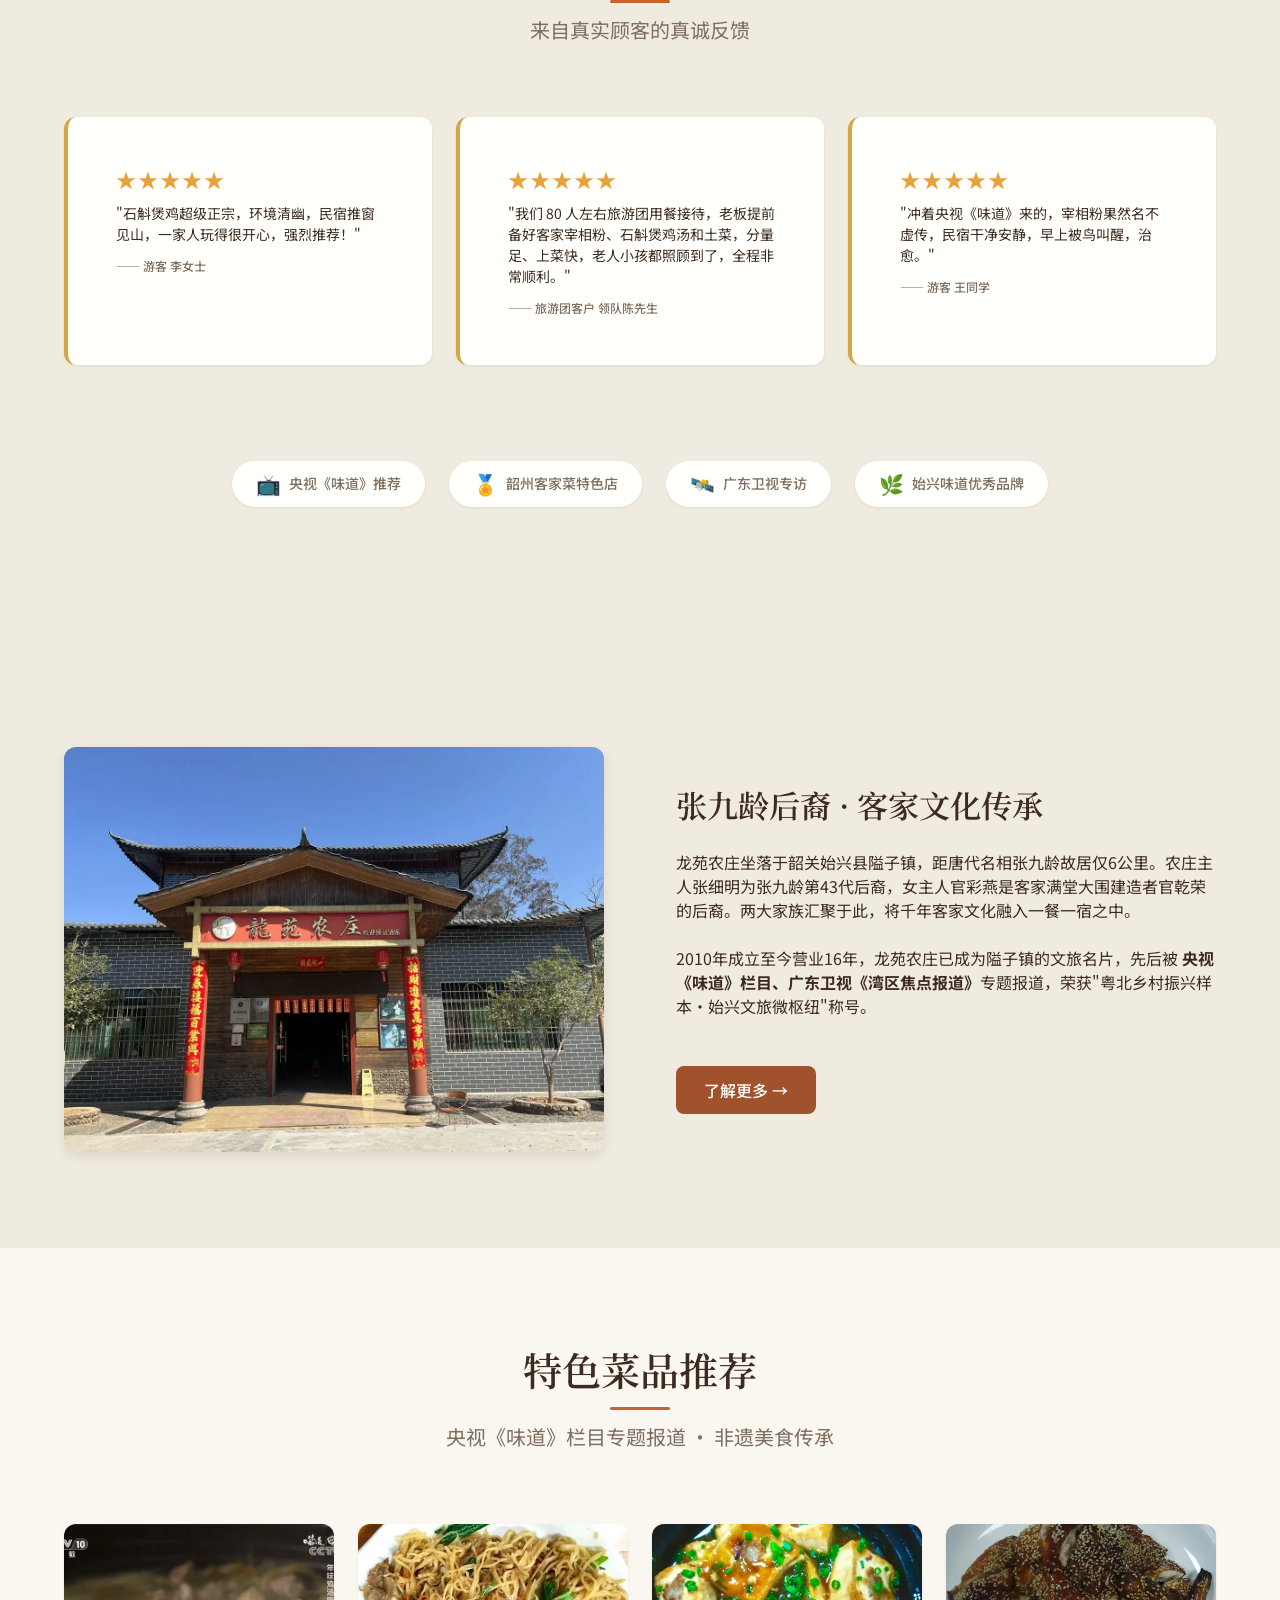
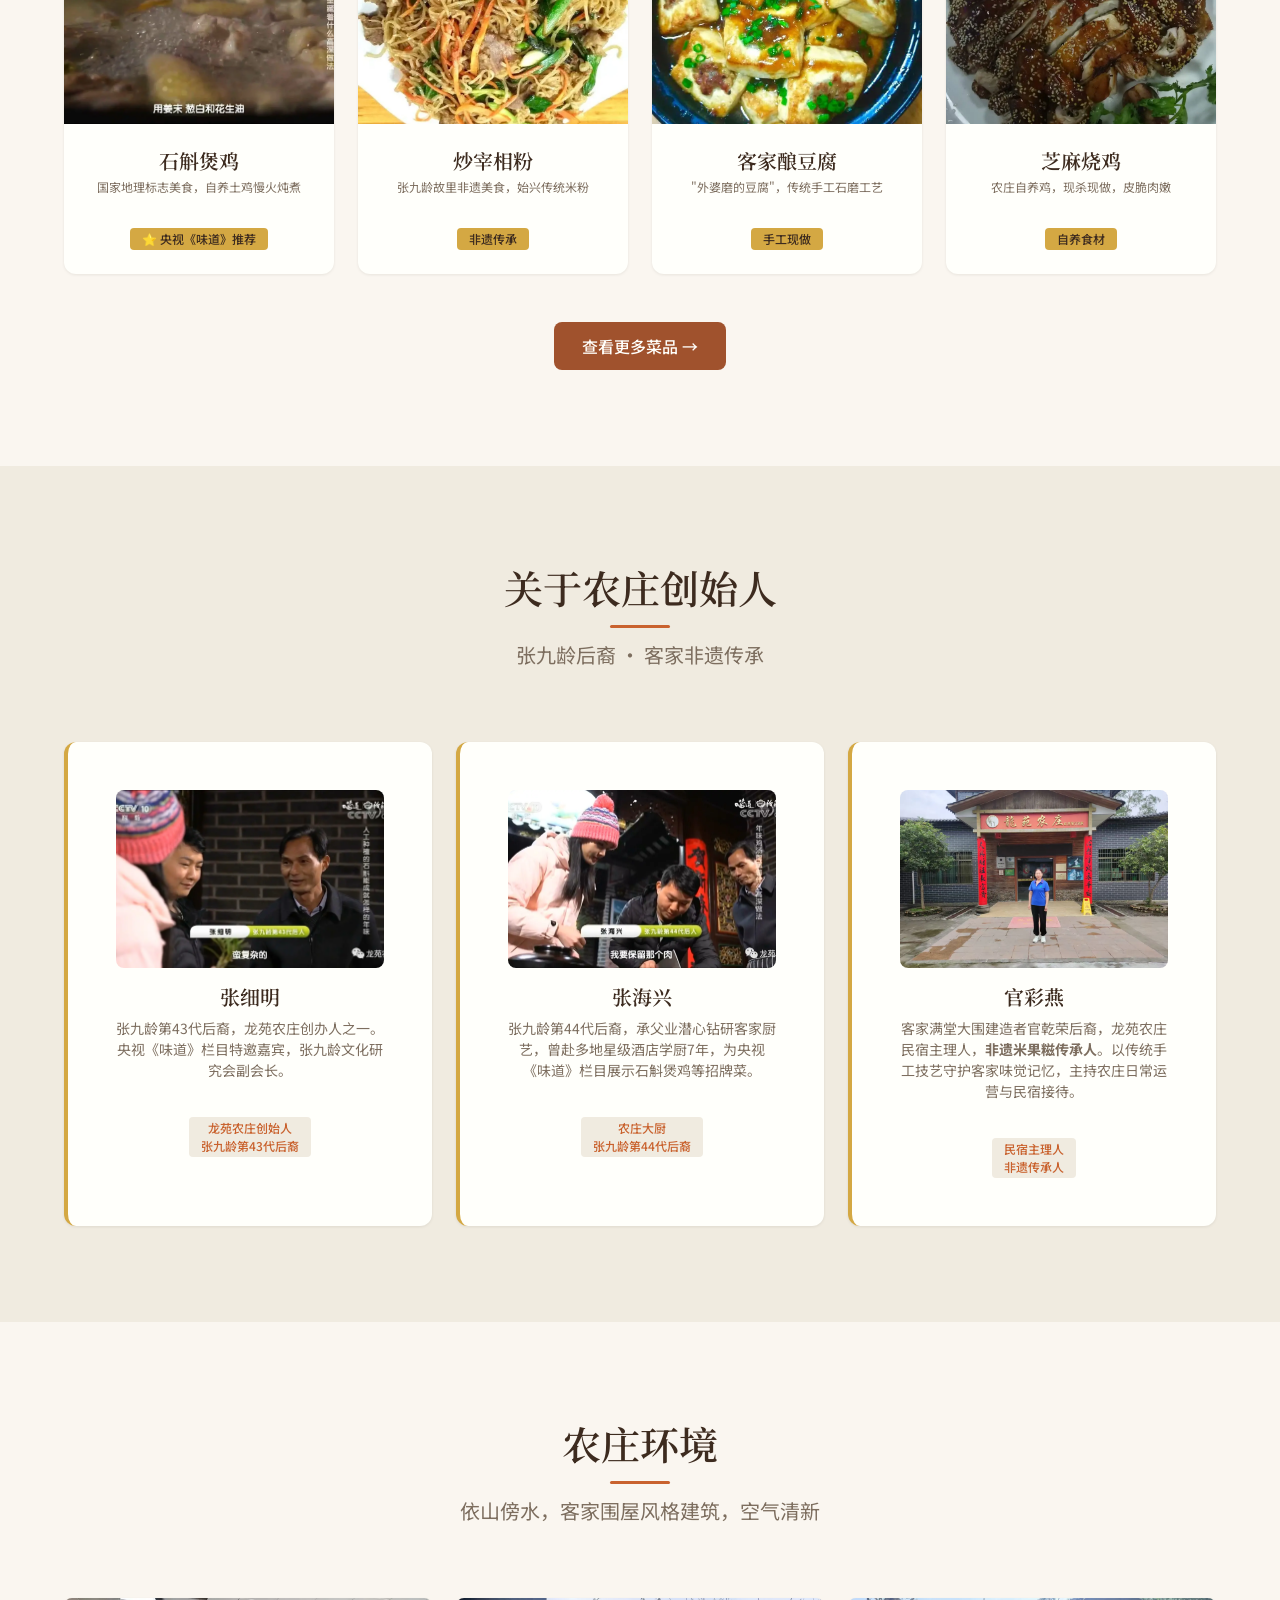
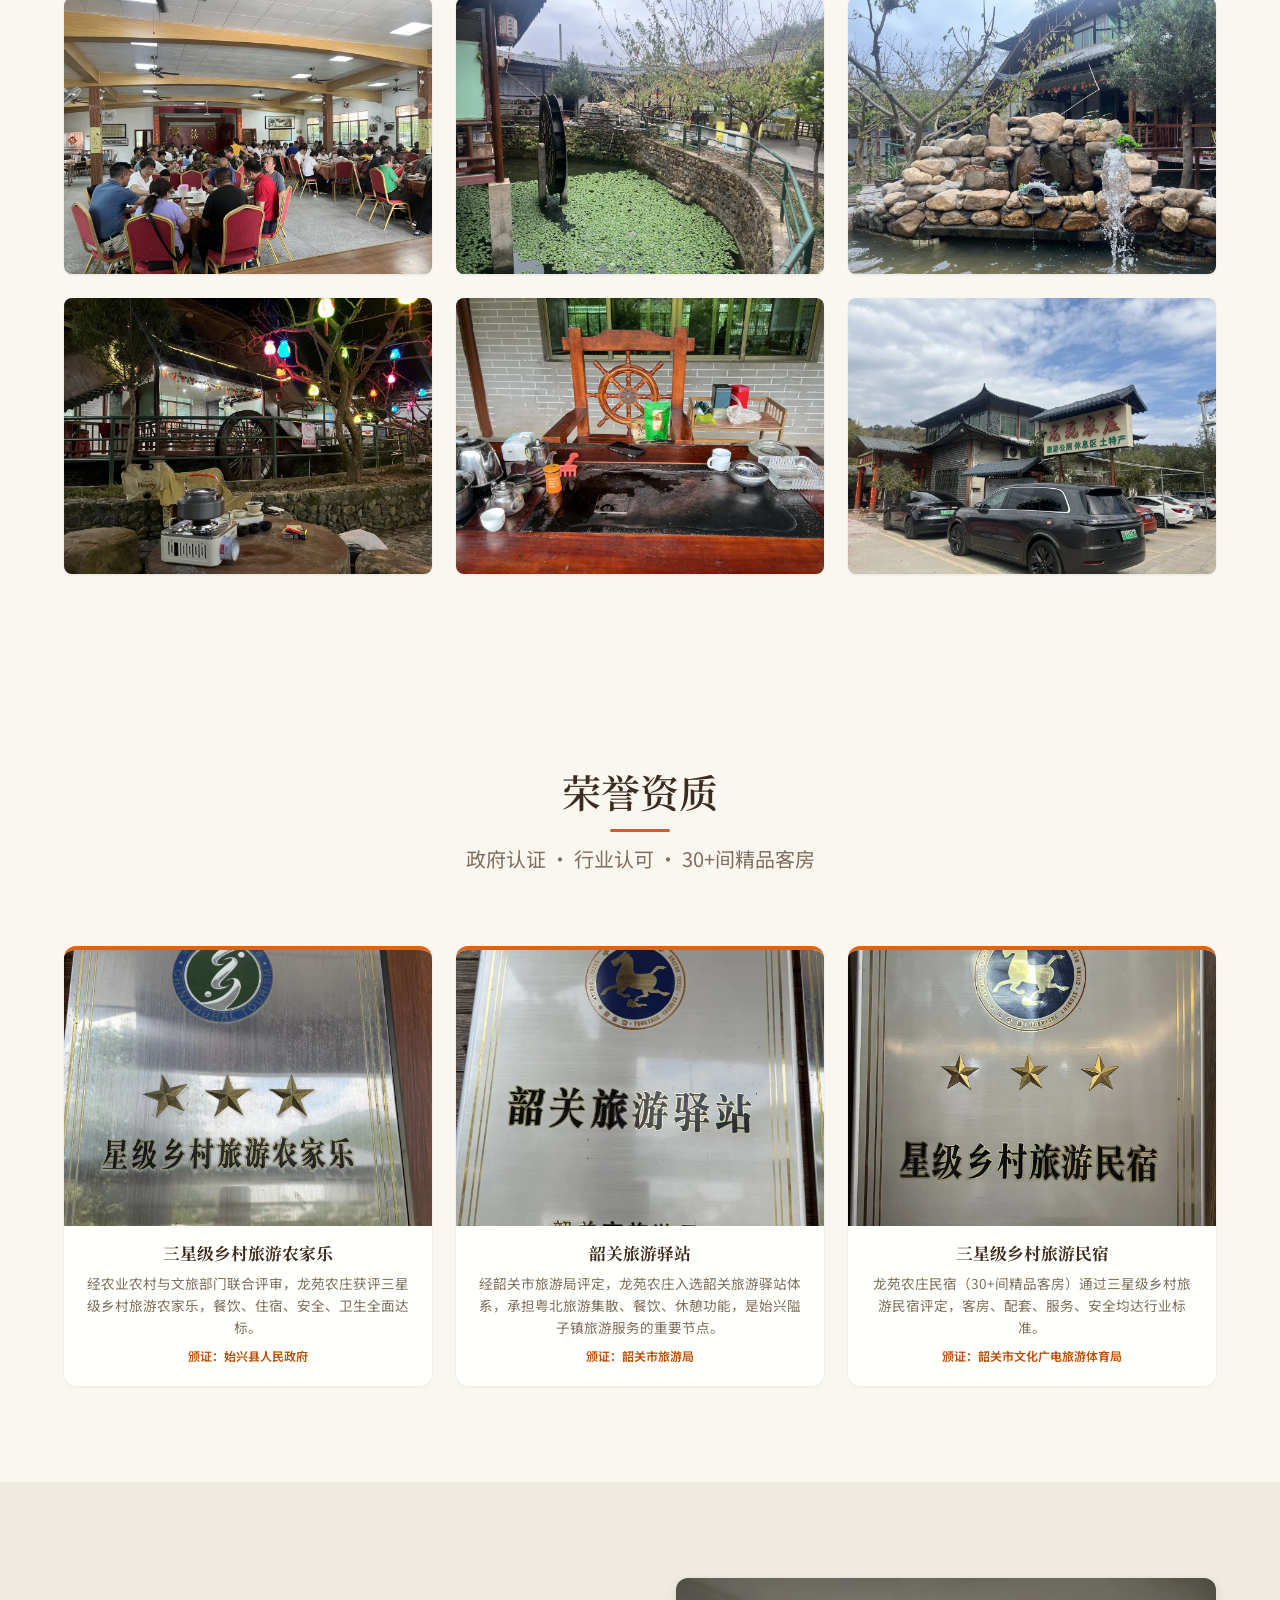
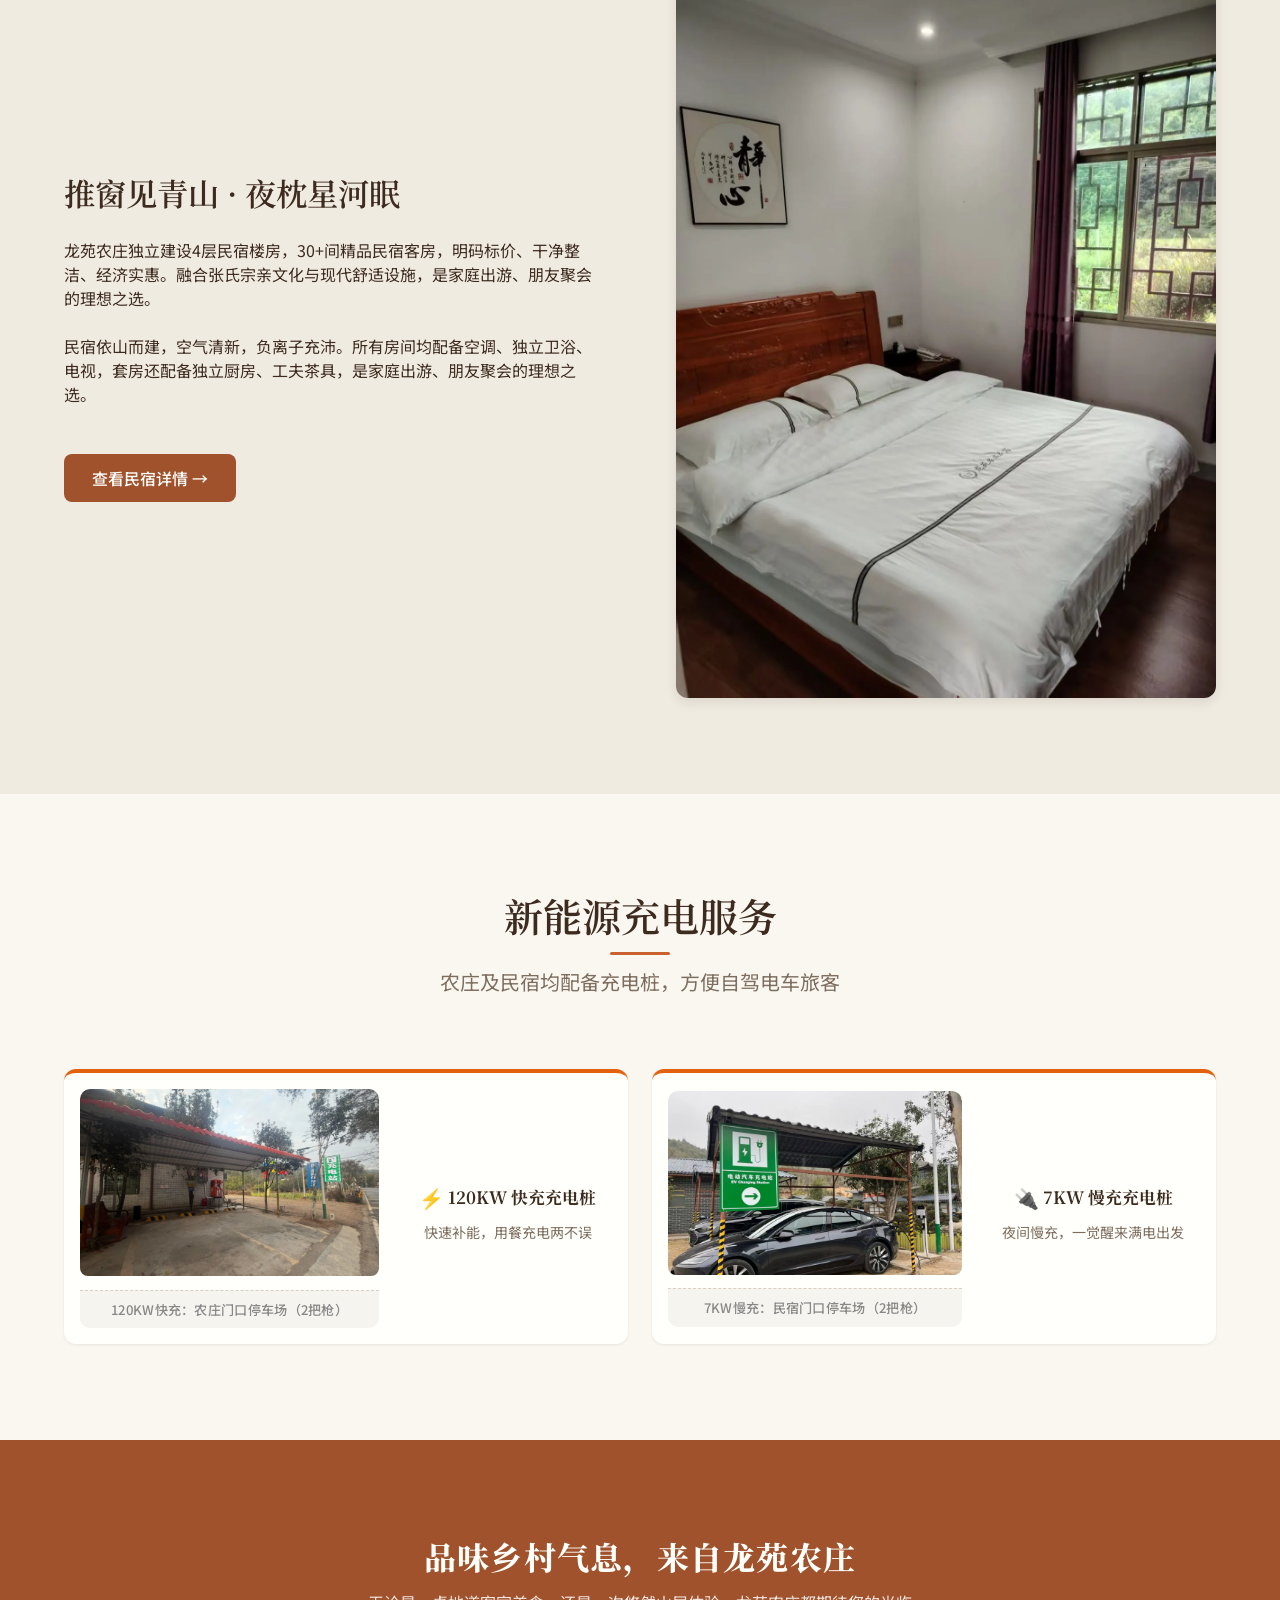
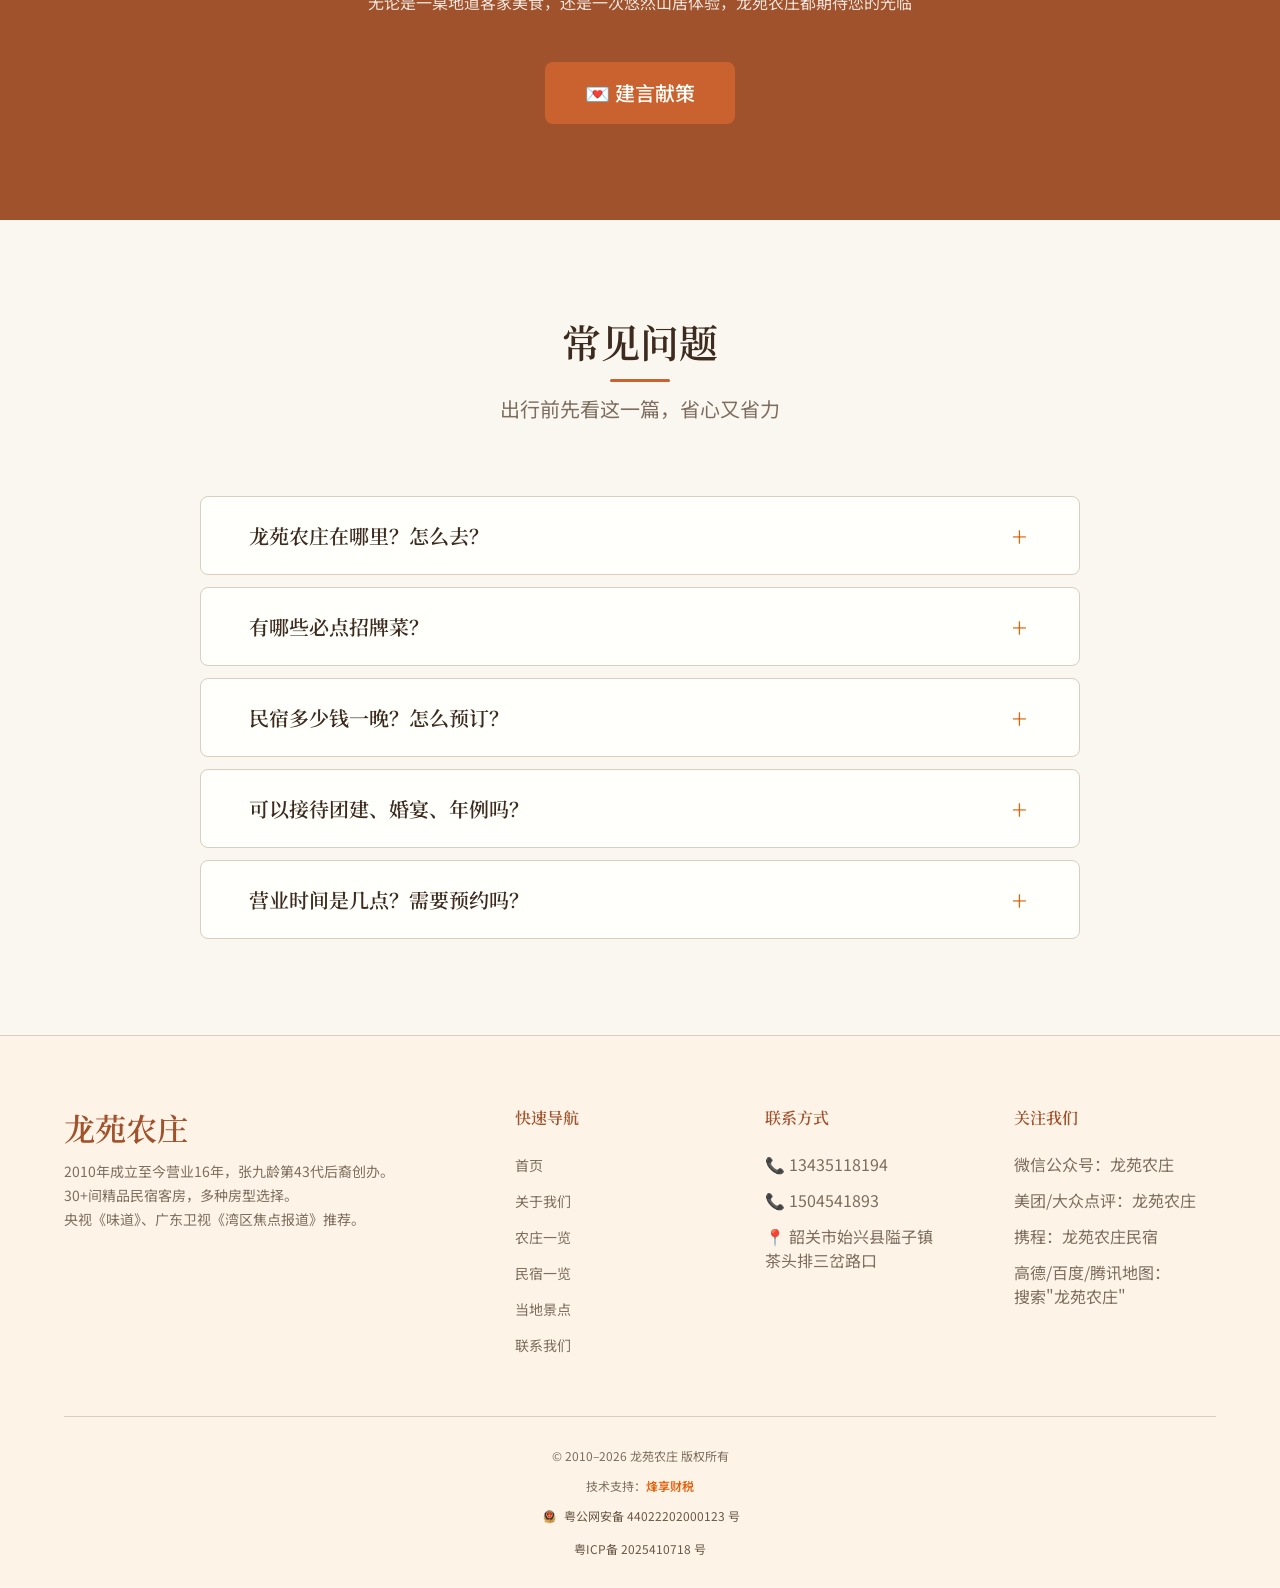
==== commit c1180077: "fix: 微信分享卡片logo显示(og:image转绝对URL+PNG, 全站og标签标准化10条)" ====
--- a/index.html
+++ b/index.html
@@ -14,10 +14,16 @@
  <!-- AI 搜索引擎友好：llms.txt -->
  <link rel="llms-txt" href="llms.txt" type="text/plain">
  <!-- Open Graph -->
- <meta property="og:title" content="龙苑农庄 — 品味乡村气息，来自龙苑农庄">
- <meta property="og:description" content="央视推荐客家美食·始兴隘子镇精品民宿·张九龄文化主题农庄">
- <meta property="og:image" content="images/hero/hero-01.webp">
- <meta property="og:type" content="website">
+   <meta property="og:title" content="龙苑农庄 — 品味乡村气息，来自龙苑农庄 | 韶关始兴客家美食·民宿">
+  <meta property="og:description" content="央视推荐客家美食·始兴隘子镇精品民宿·张九龄文化主题农庄">
+  <meta property="og:image" content="https://www.longyuannz.cn/images/logo/wechat-share.png">
+  <meta property="og:type" content="website">
+  <meta property="og:url" content="https://www.longyuannz.cn/">
+  <meta property="og:site_name" content="龙苑农庄">
+  <meta property="og:locale" content="zh_CN">
+  <meta property="og:image:width" content="400">
+  <meta property="og:image:height" content="396">
+  <meta property="og:image:type" content="image/png">
  <!-- Structured Data (v2 增强：面向 AI 搜索 / 富媒体摘要的多类型 @graph) -->
  <script type="application/ld+json">
  {
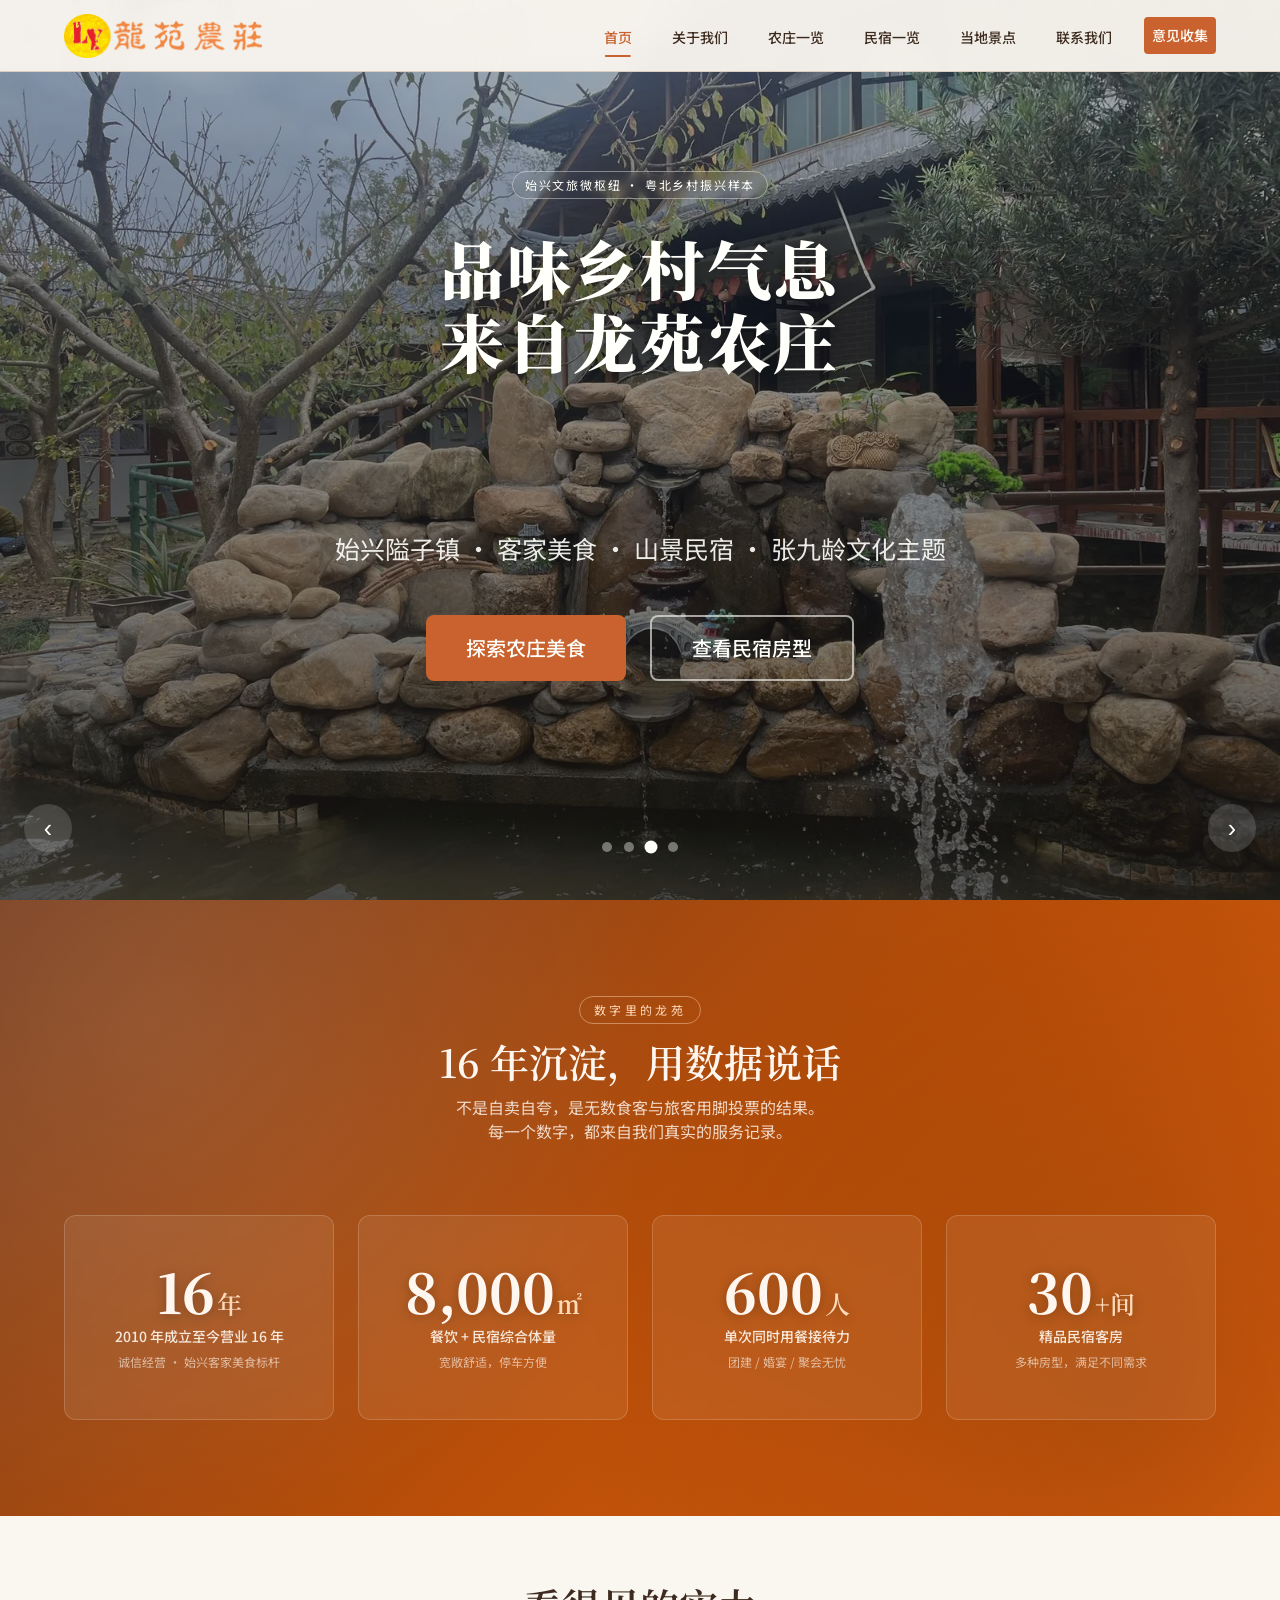
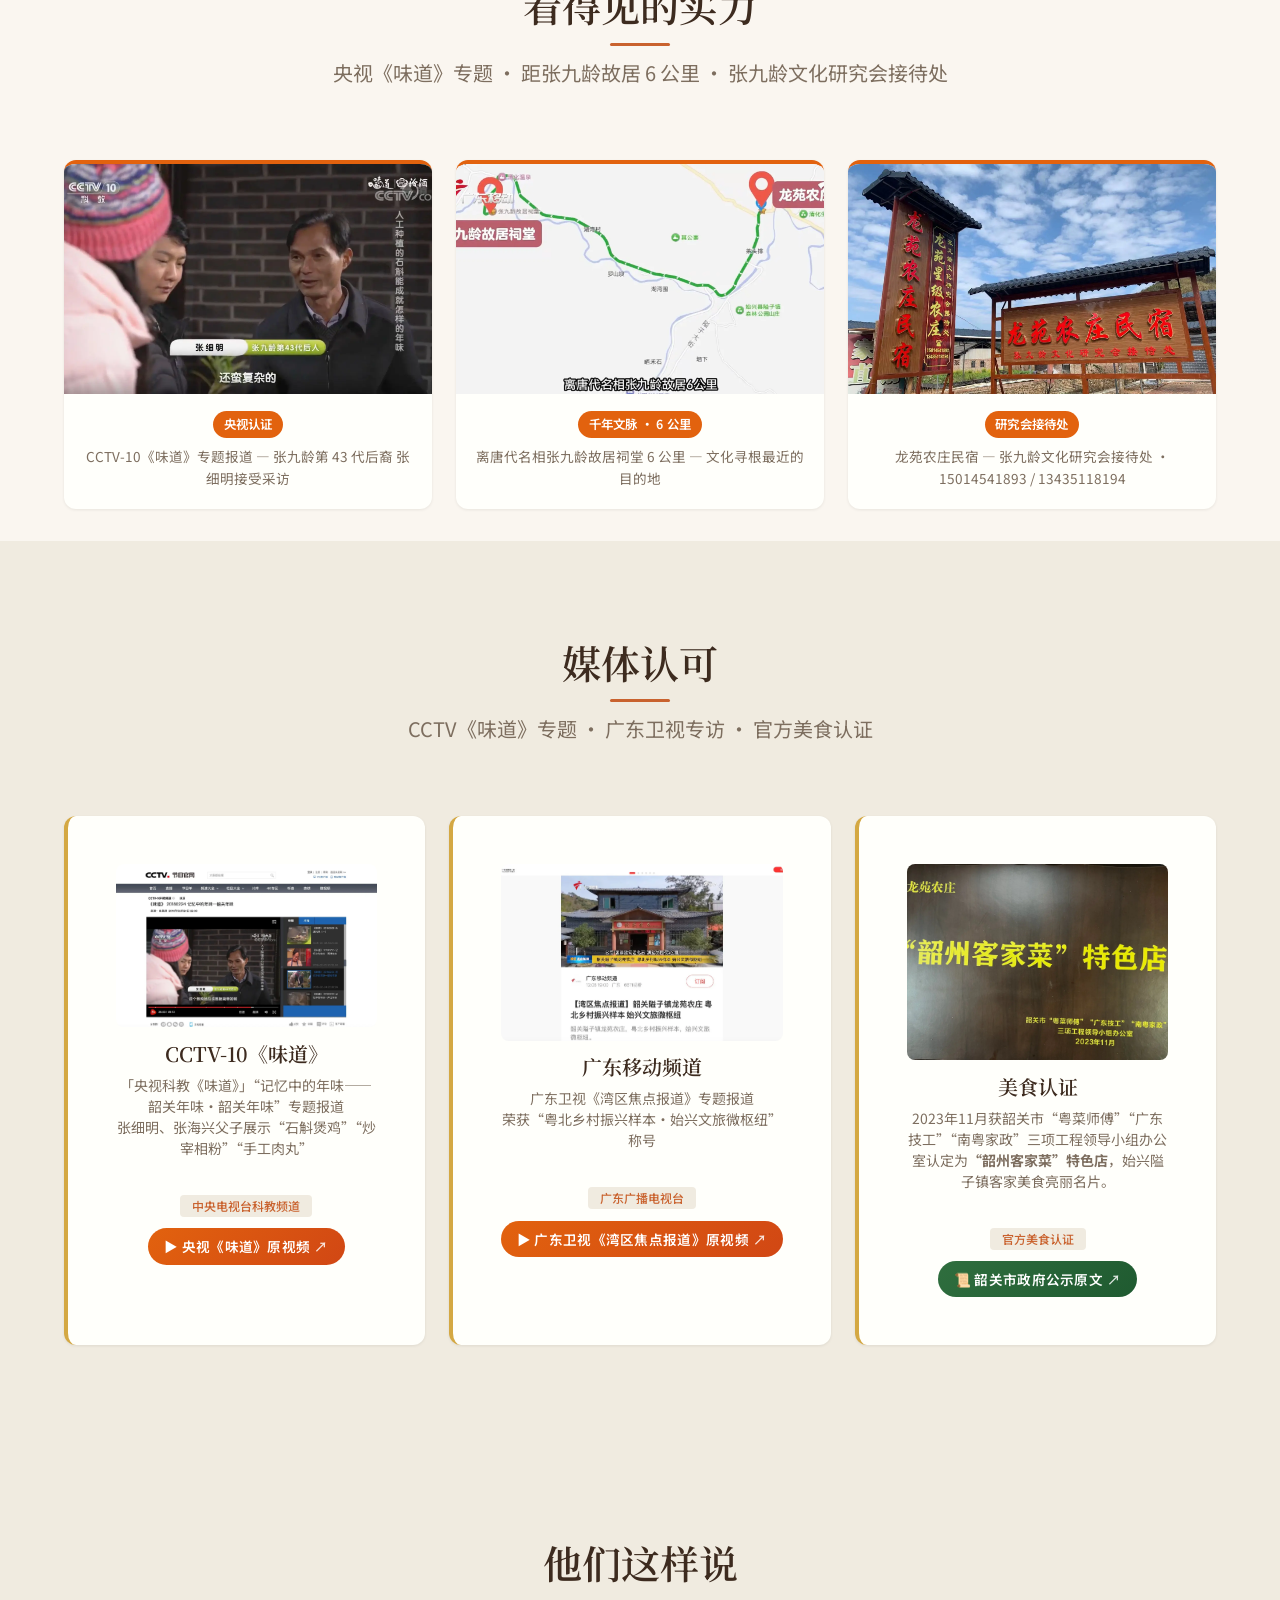
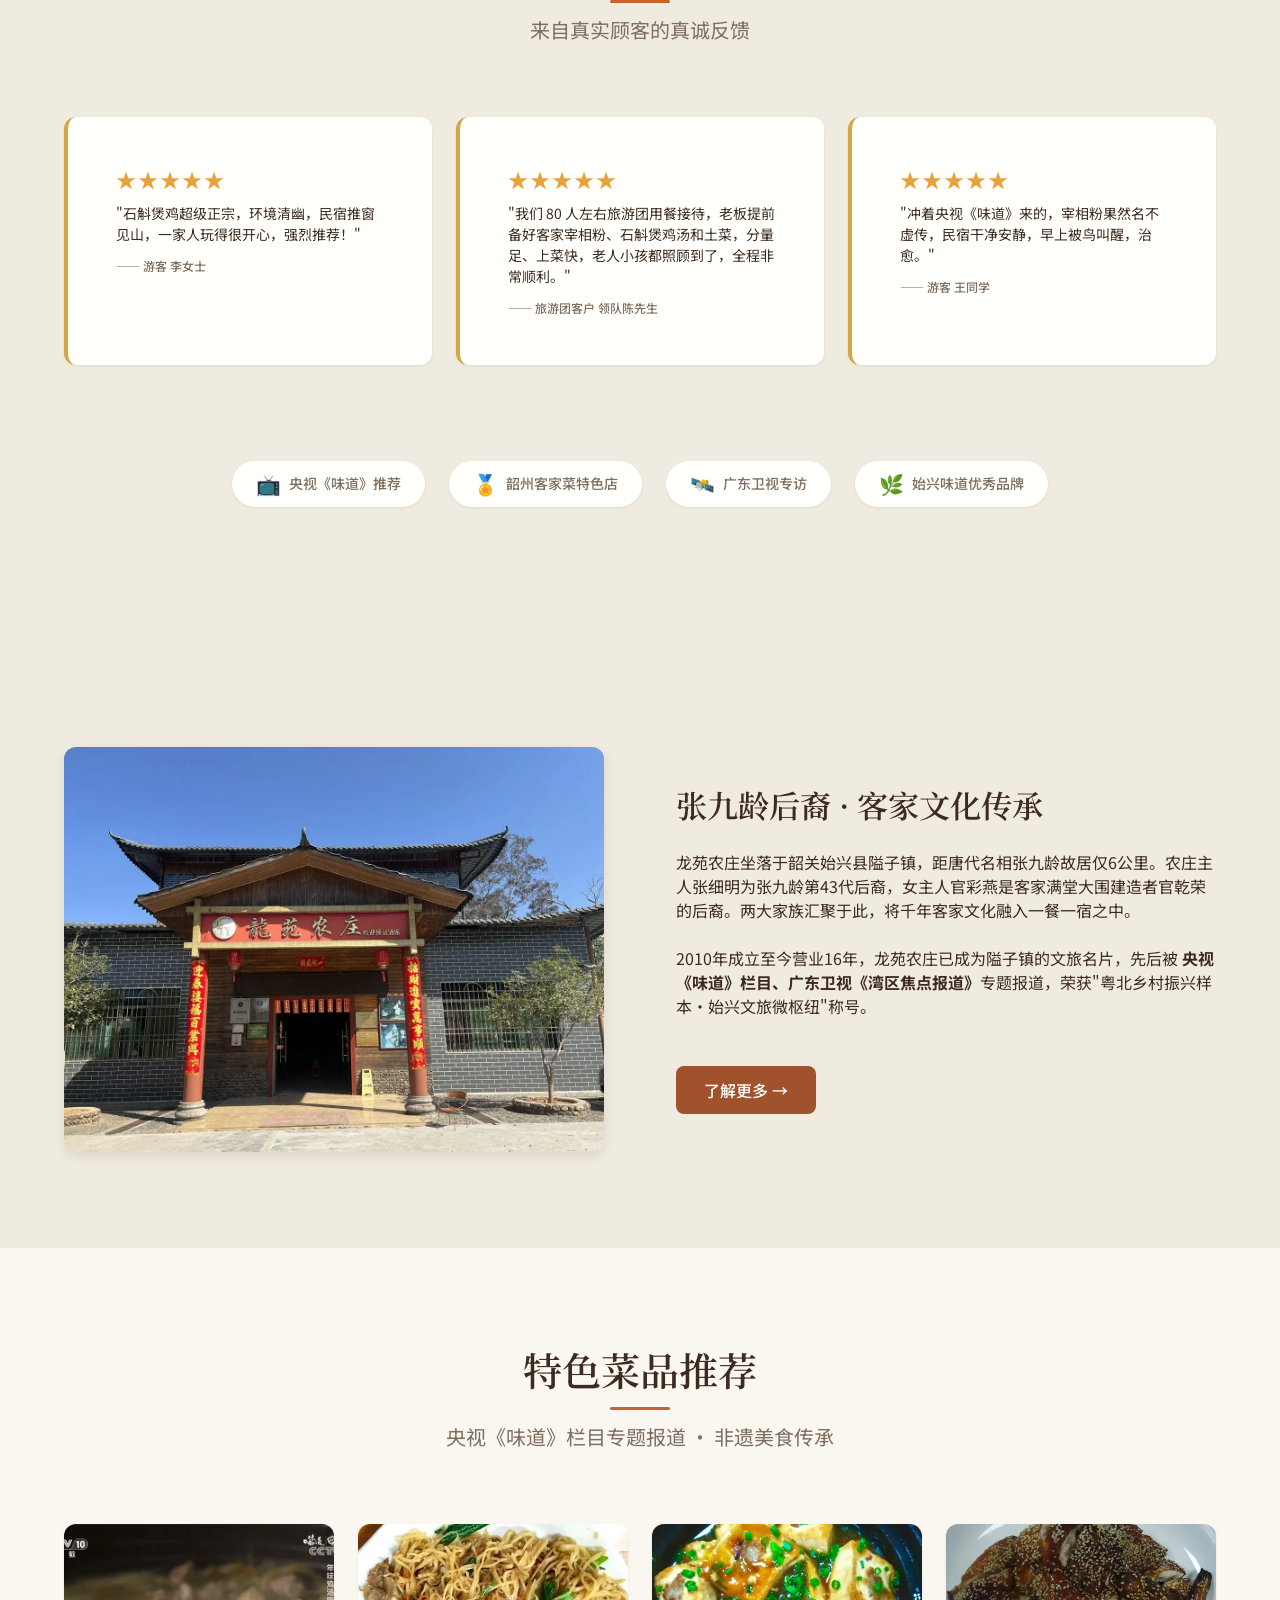
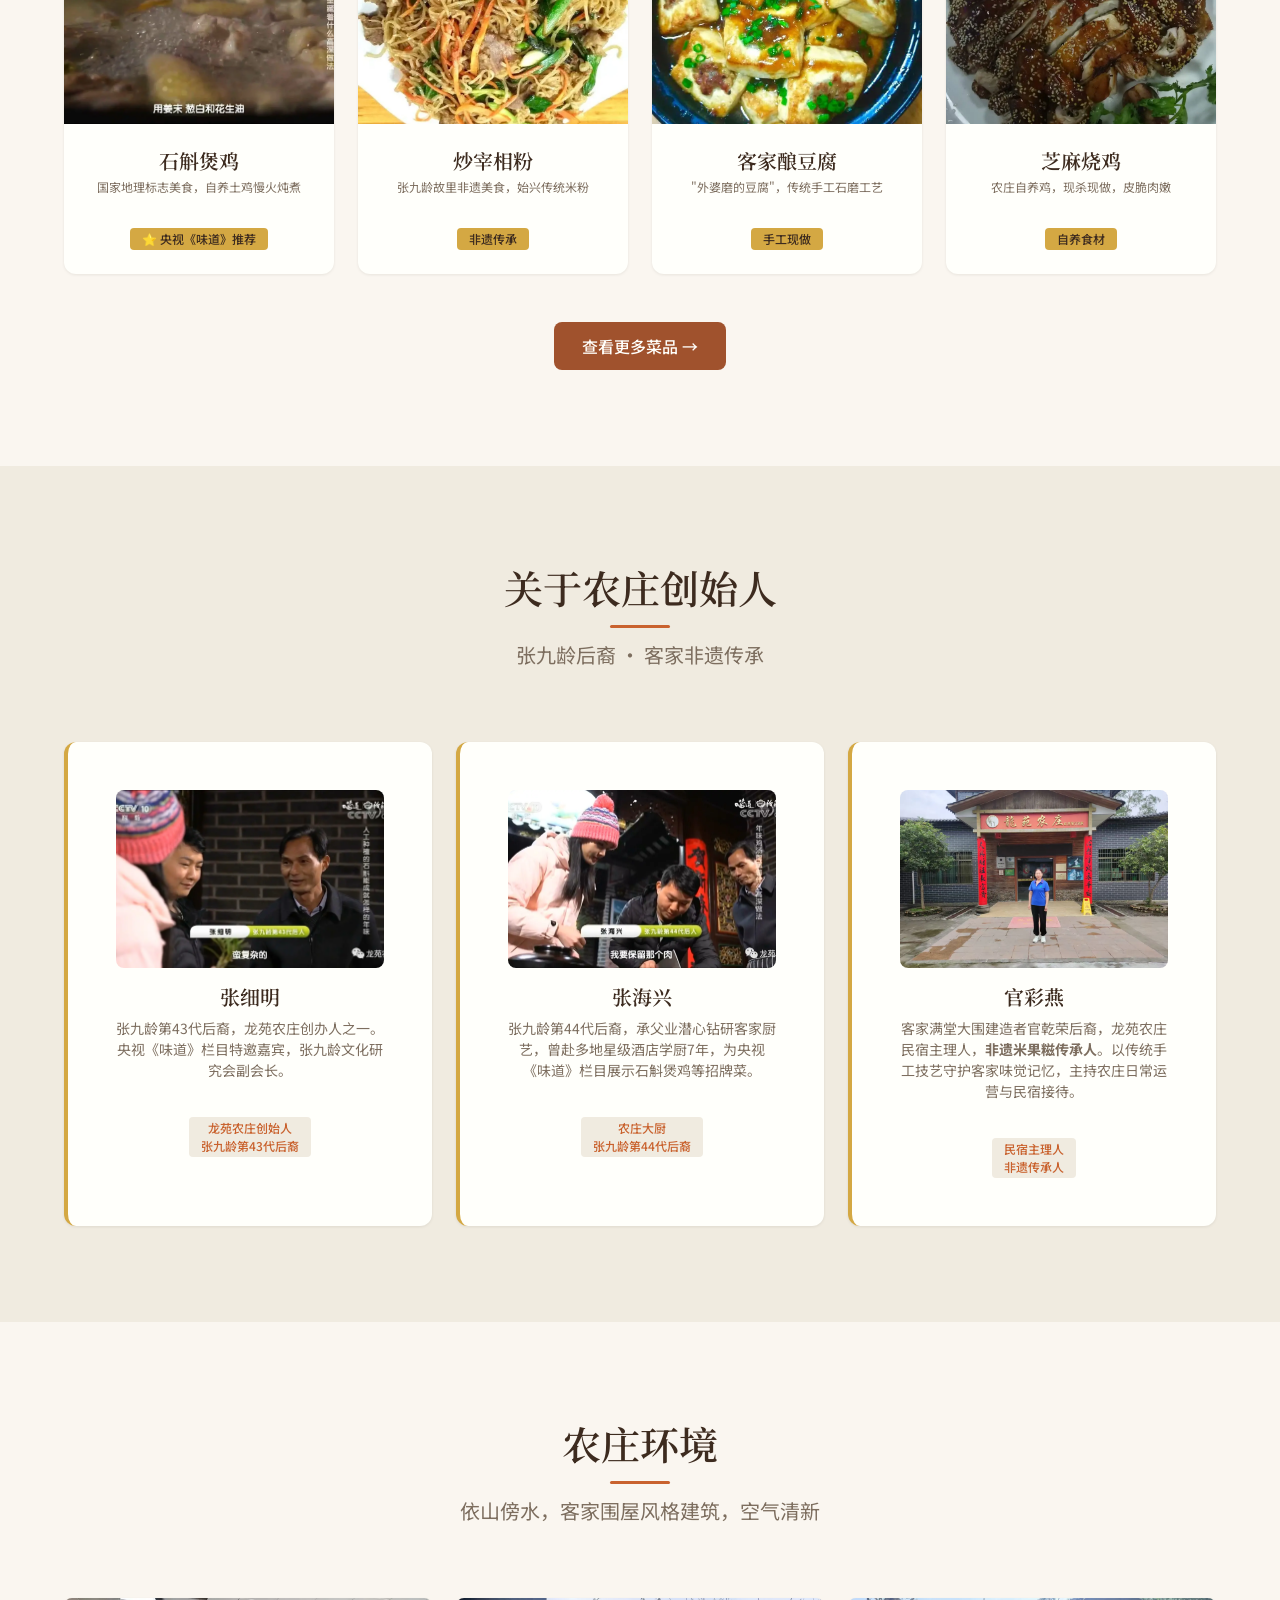
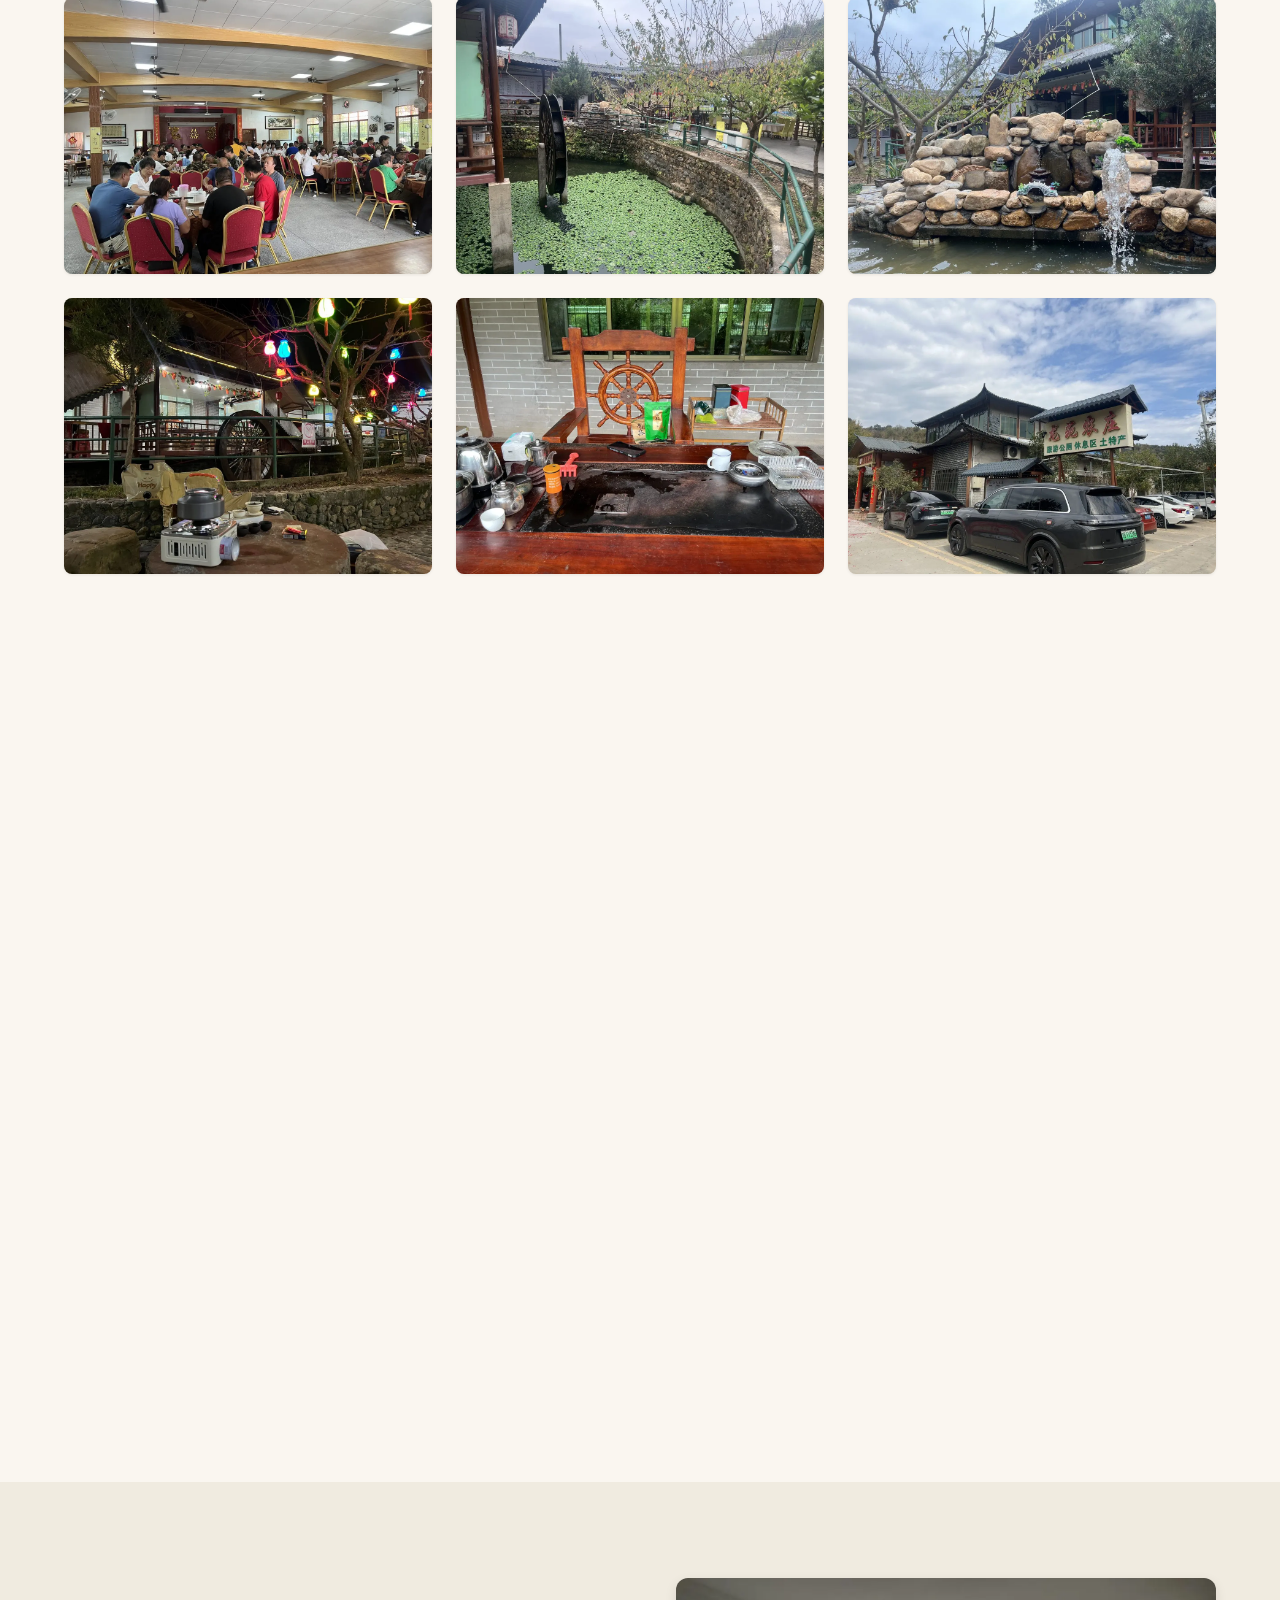
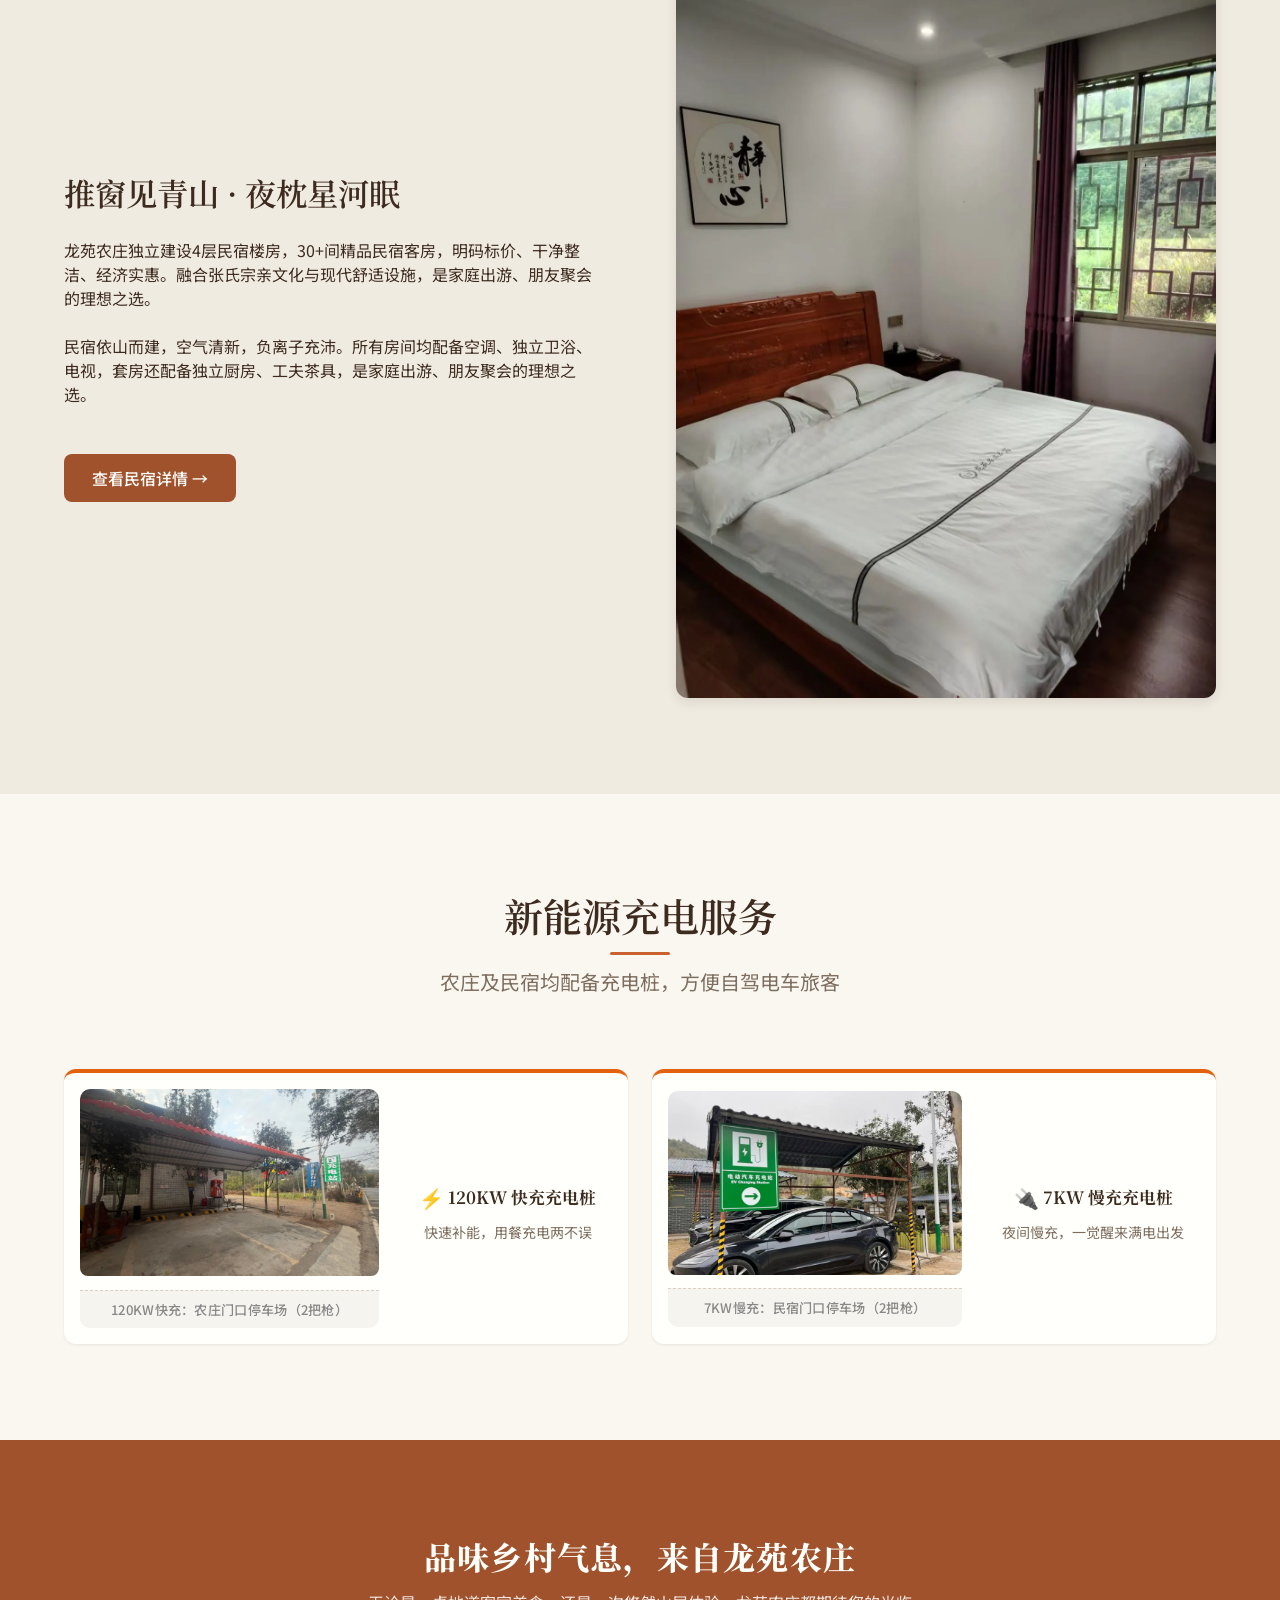
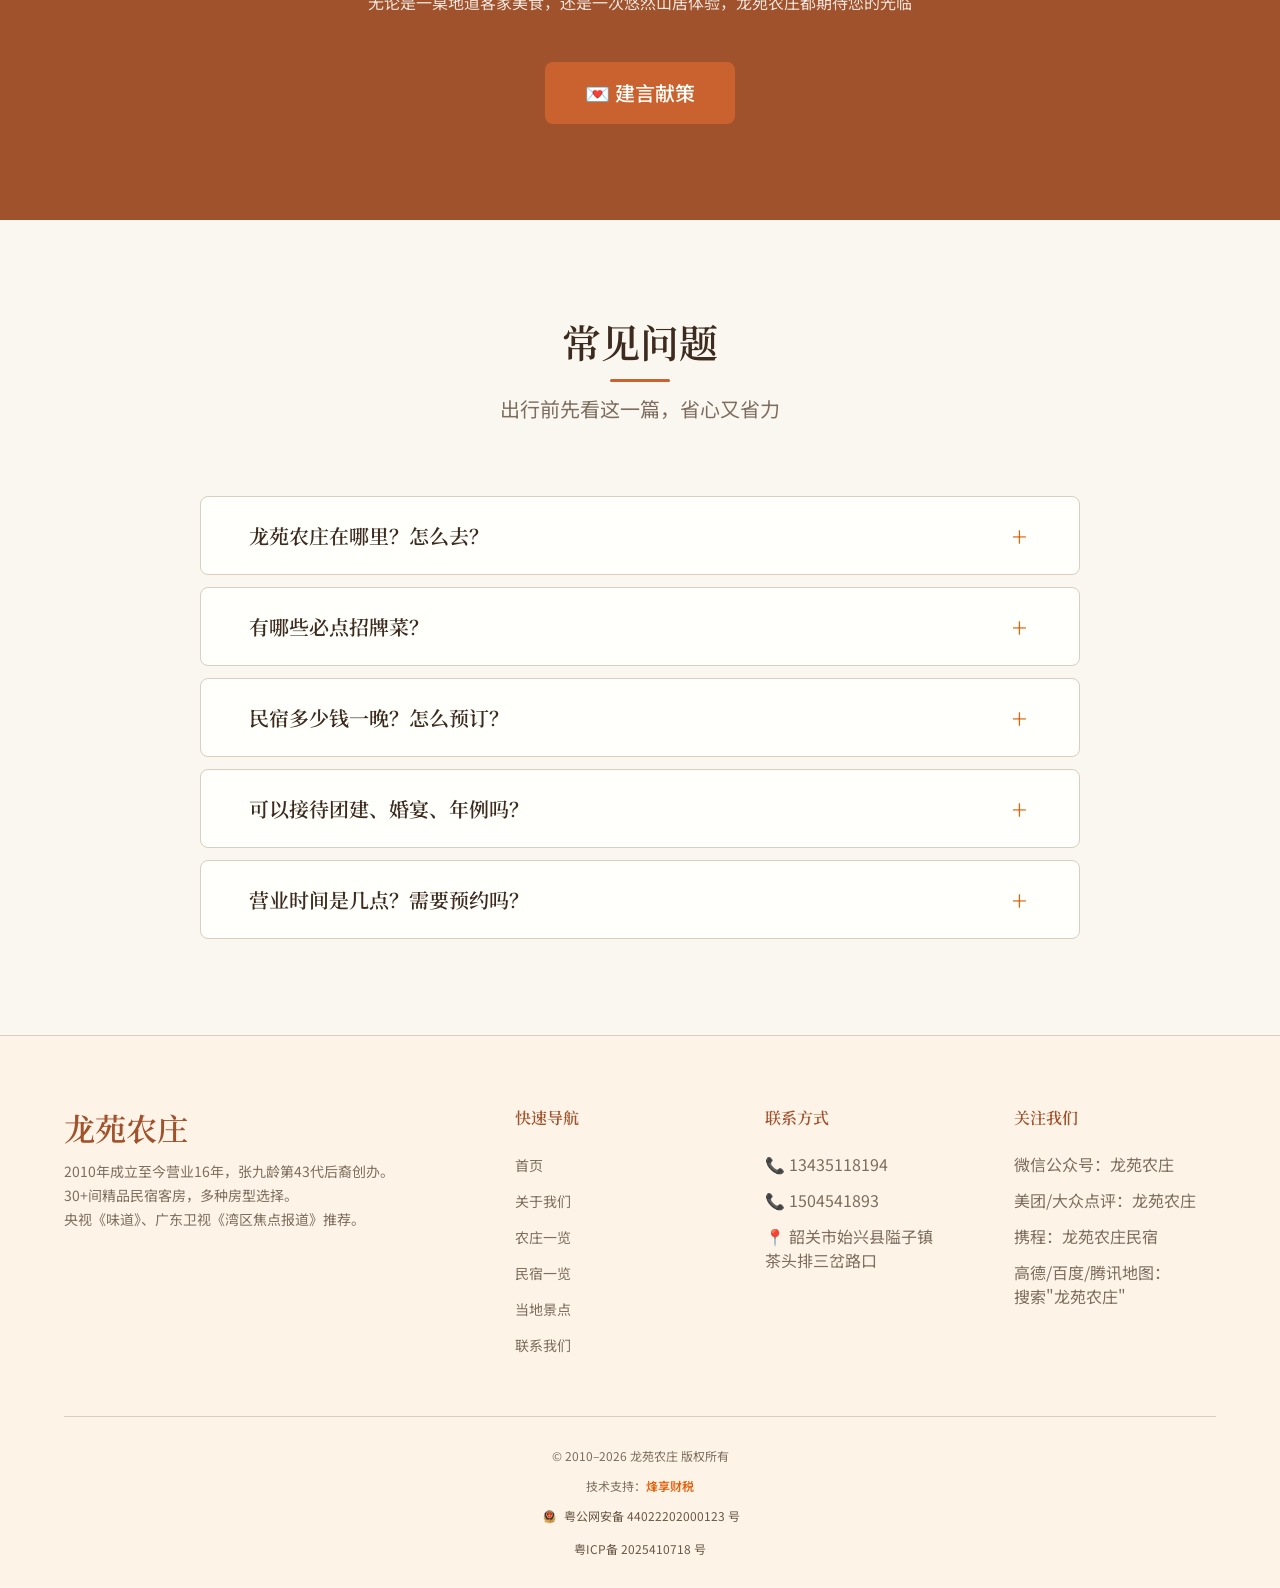
==== commit a008a398: "fix: og:image 改指向阿里云OSS国内域名(过渡期免备案即刻生效微信卡片logo)" ====
--- a/index.html
+++ b/index.html
@@ -16,7 +16,7 @@
  <!-- Open Graph -->
    <meta property="og:title" content="龙苑农庄 — 品味乡村气息，来自龙苑农庄 | 韶关始兴客家美食·民宿">
   <meta property="og:description" content="央视推荐客家美食·始兴隘子镇精品民宿·张九龄文化主题农庄">
-  <meta property="og:image" content="https://www.longyuannz.cn/images/logo/wechat-share.png">
+  <meta property="og:image" content="https://longyuannongzhuang.oss-cn-shenzhen.aliyuncs.com/images/logo/wechat-share.png">
   <meta property="og:type" content="website">
   <meta property="og:url" content="https://www.longyuannz.cn/">
   <meta property="og:site_name" content="龙苑农庄">
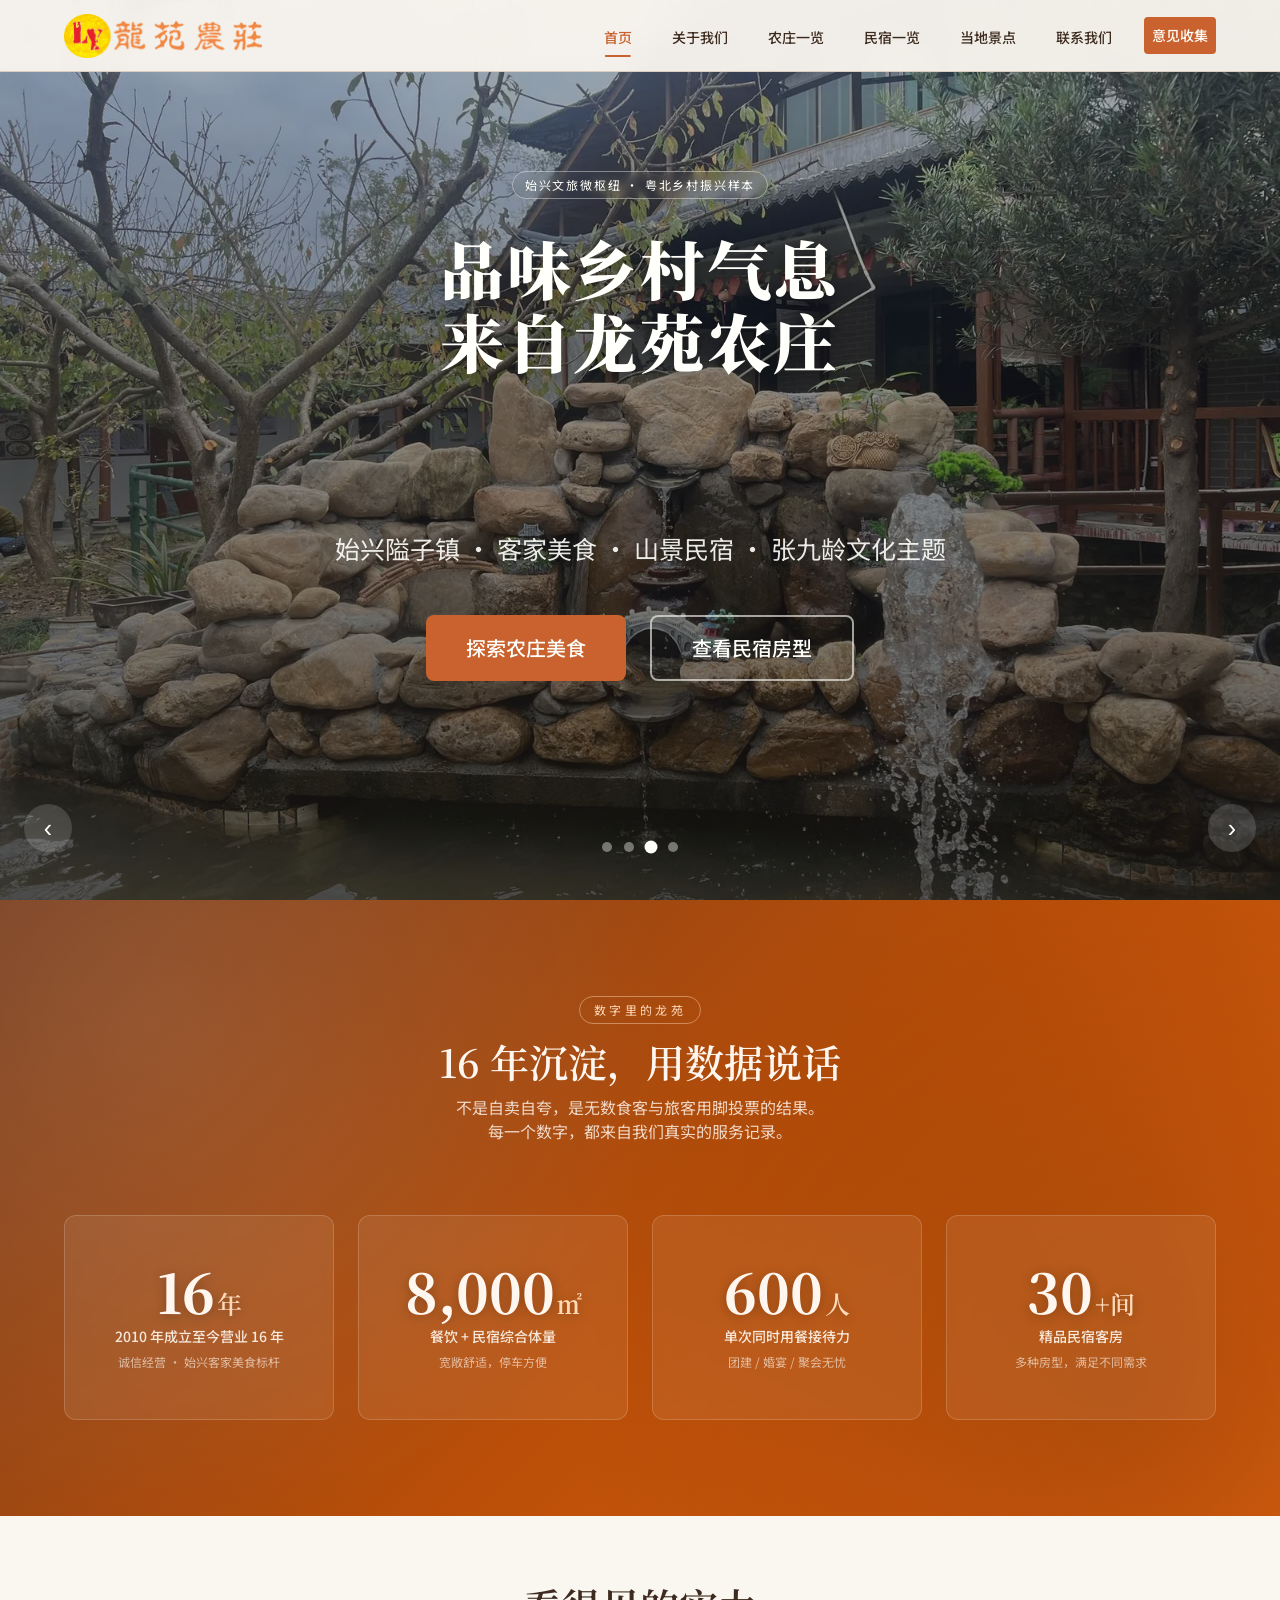
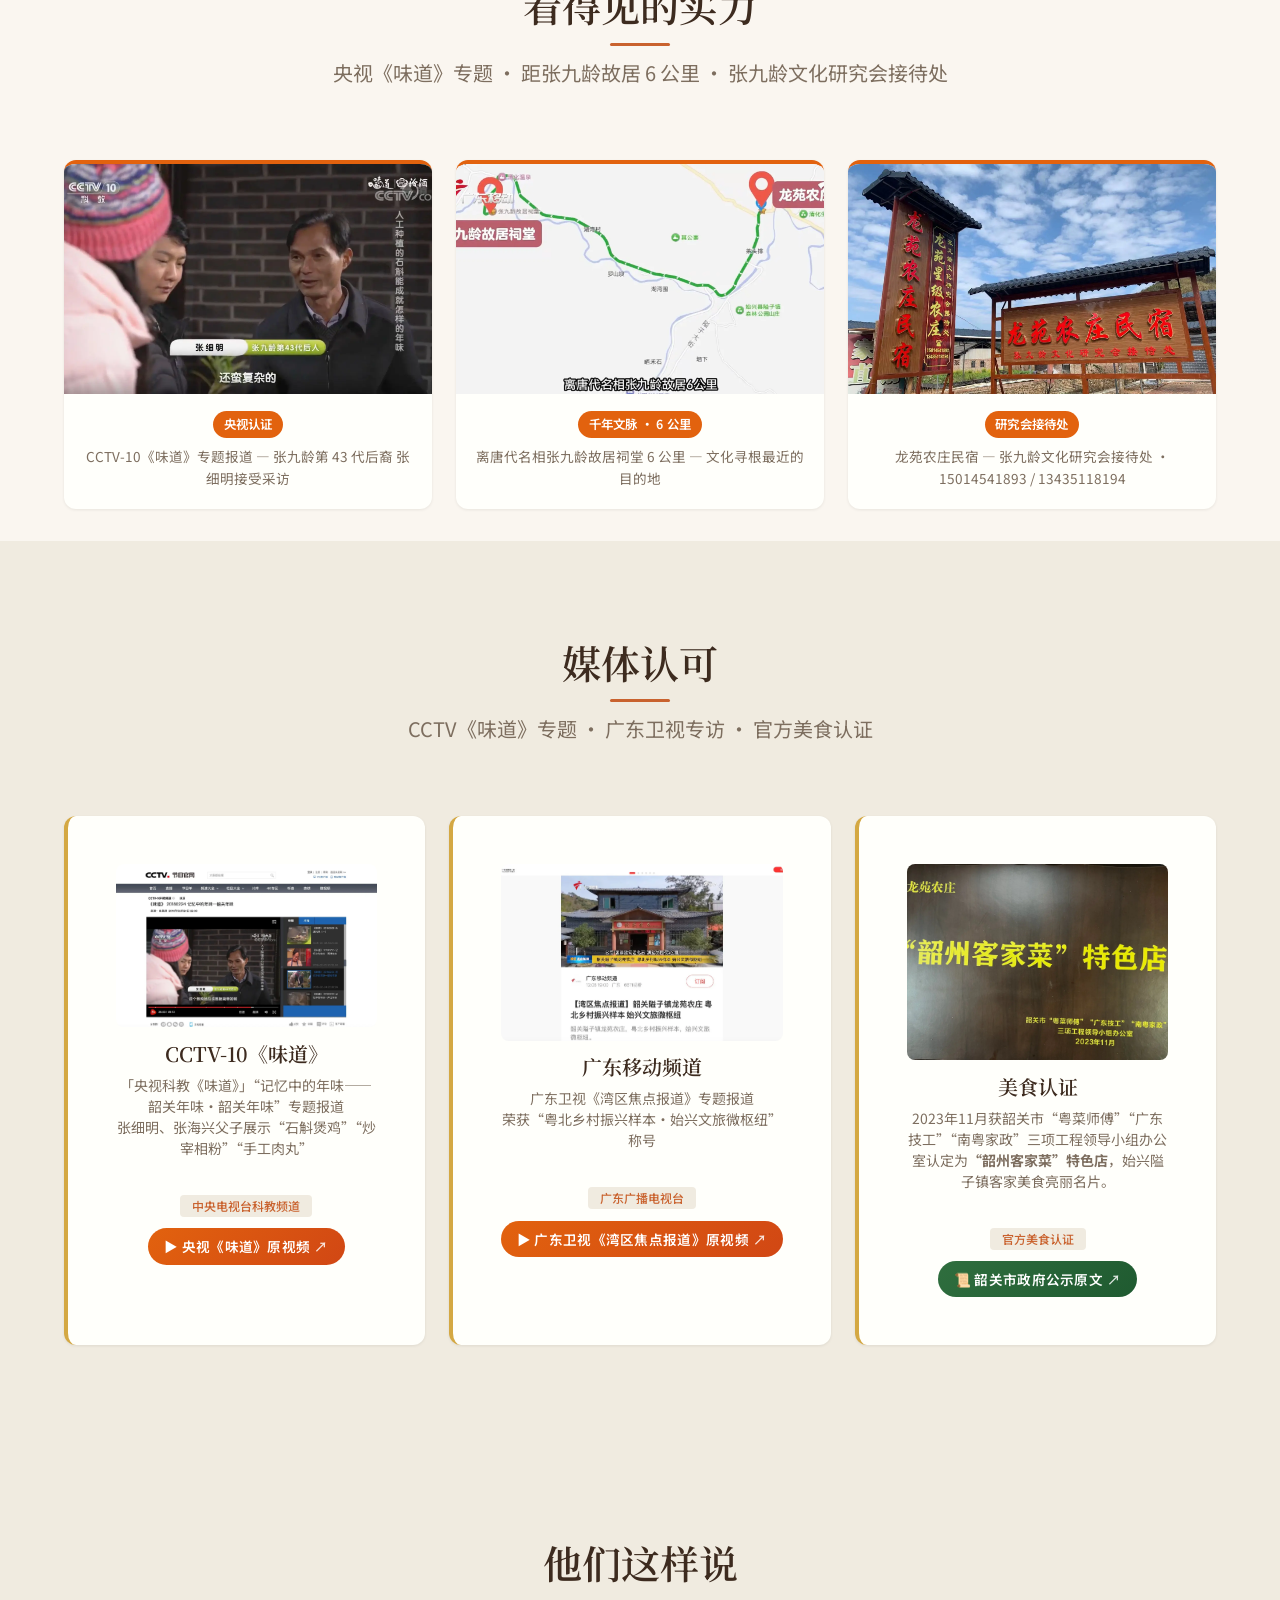
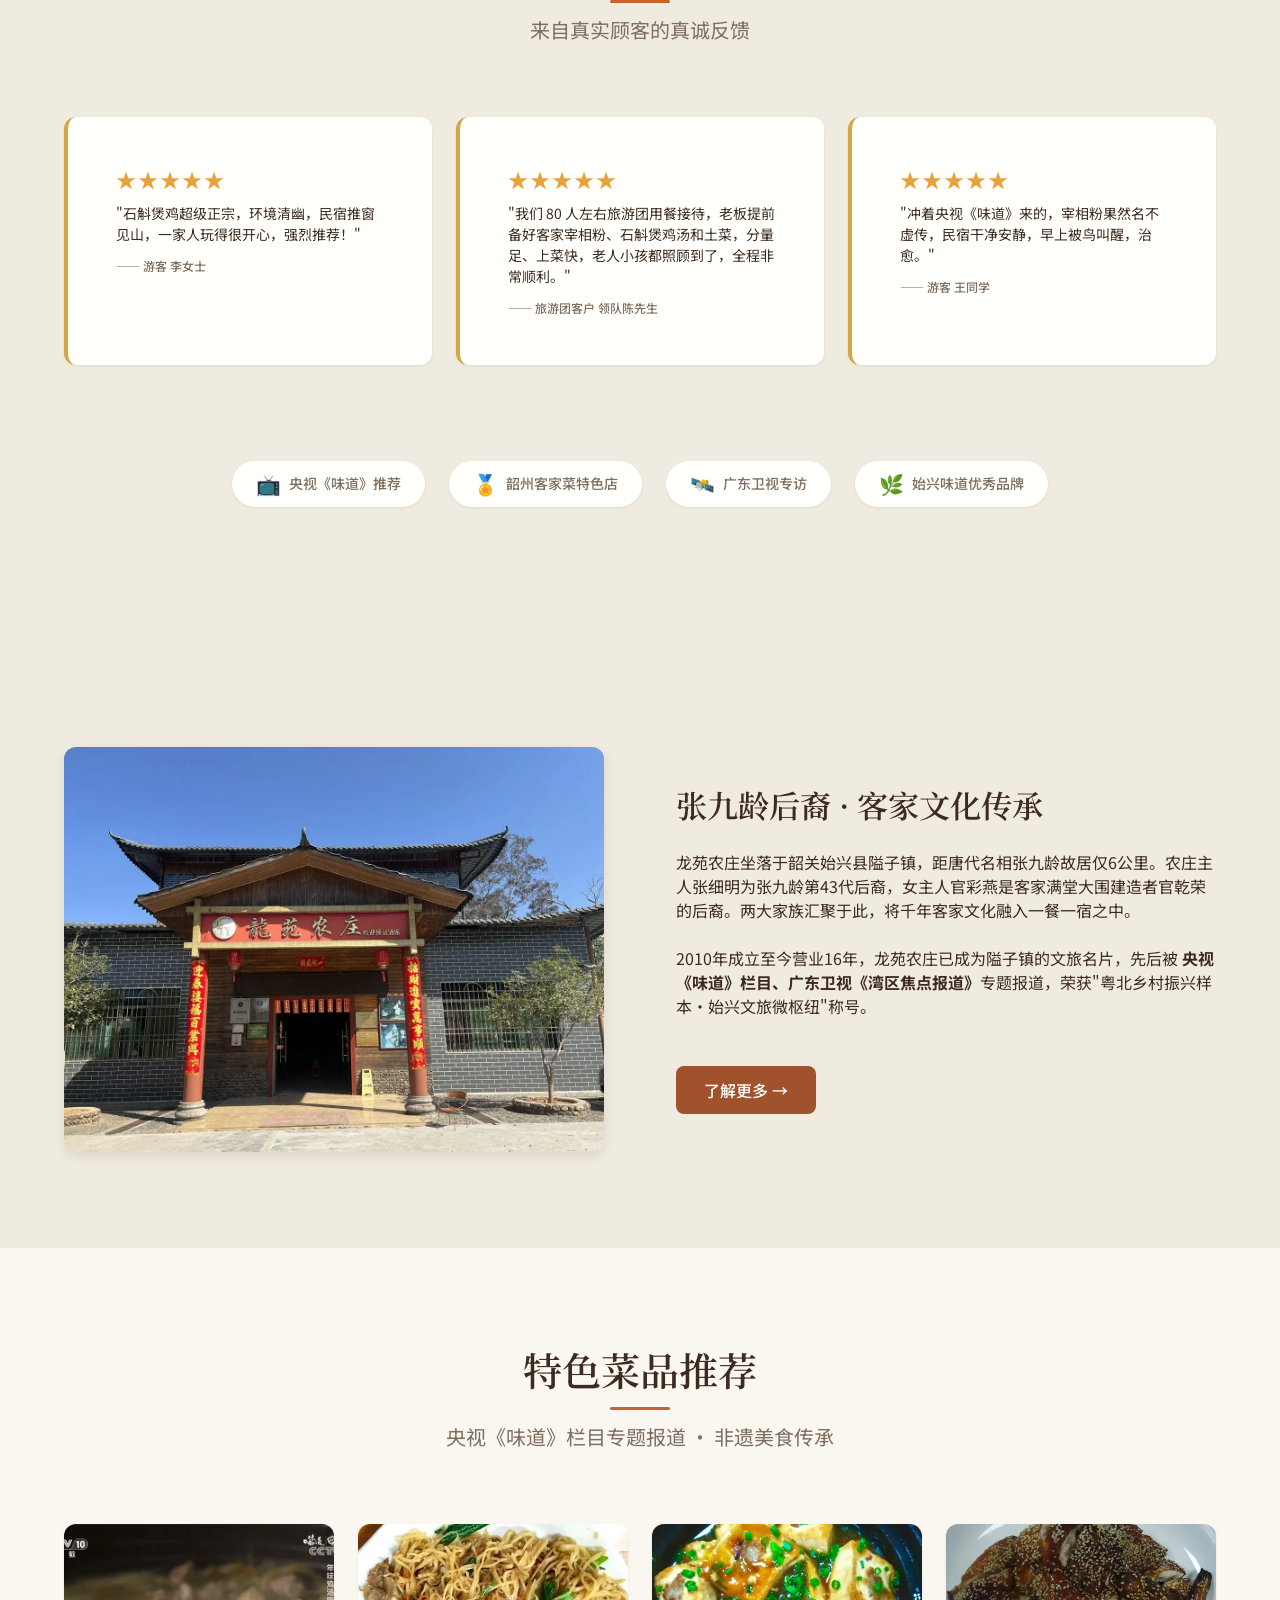
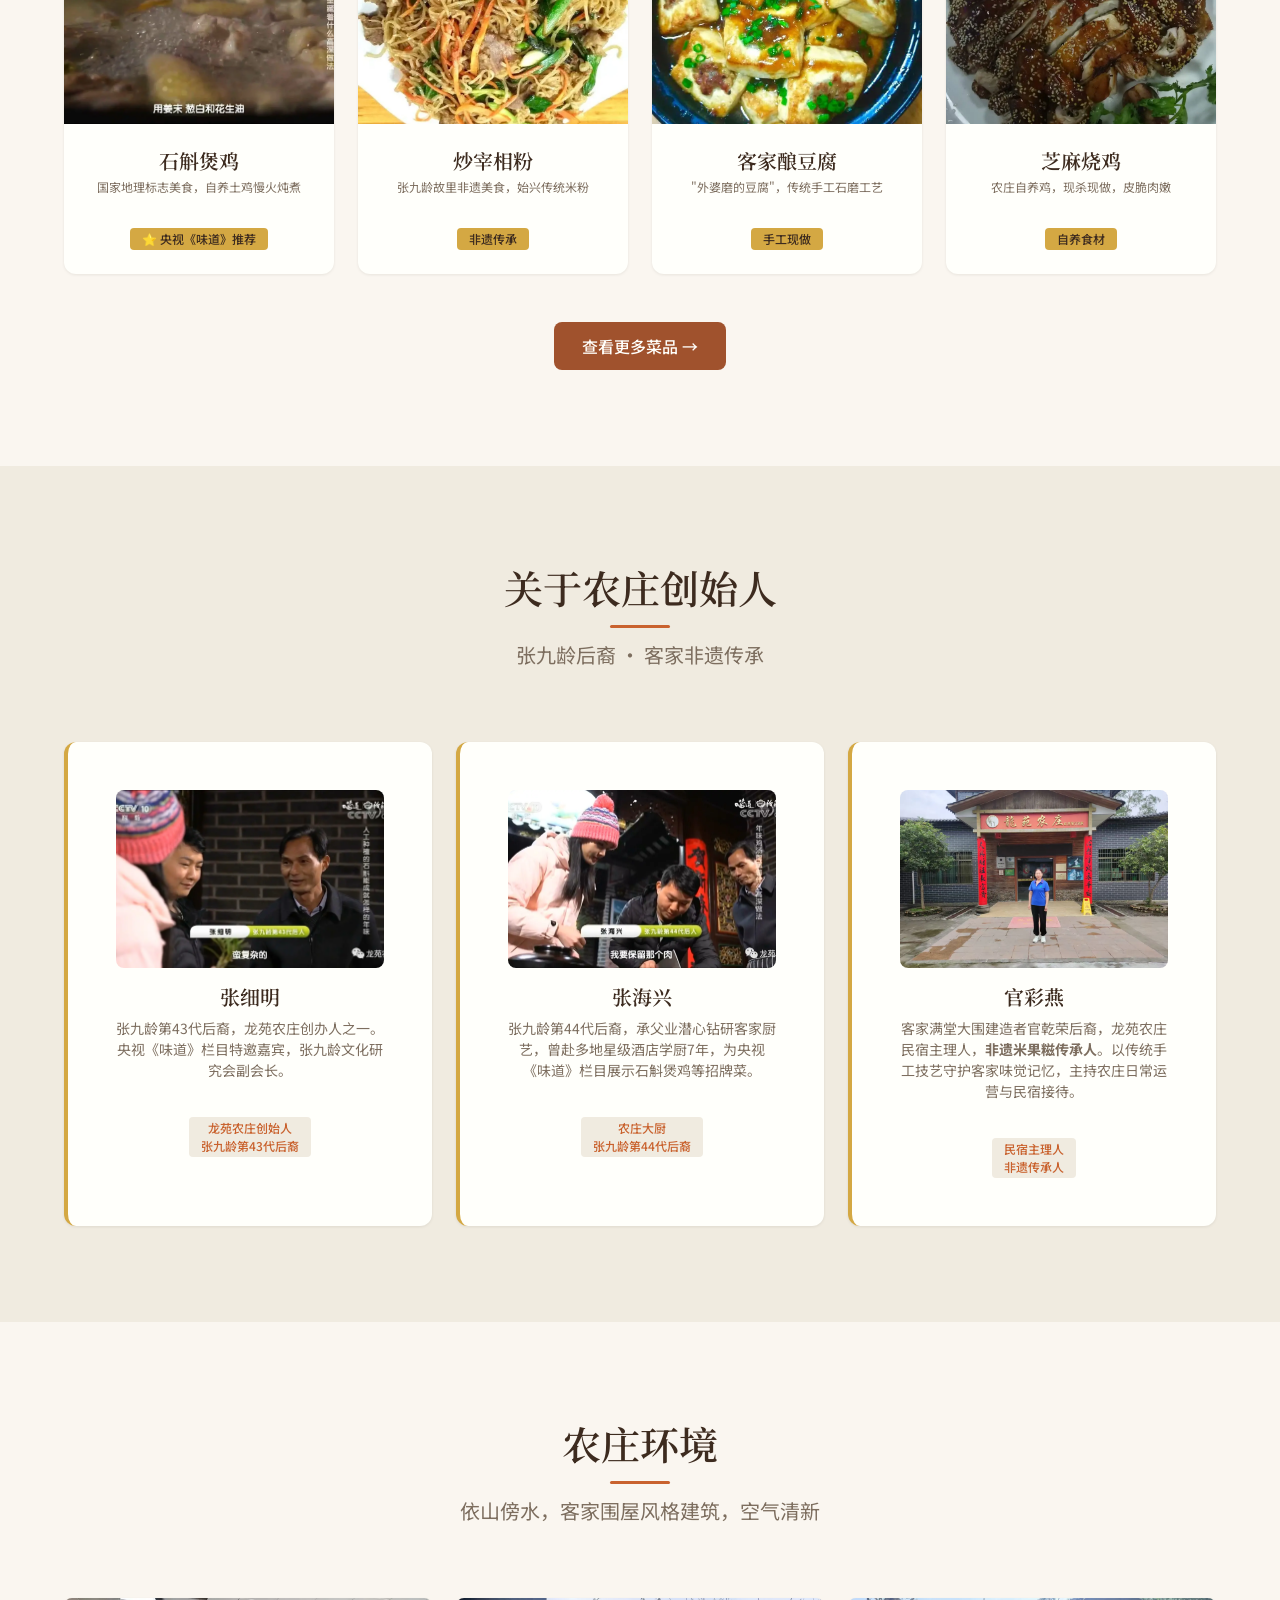
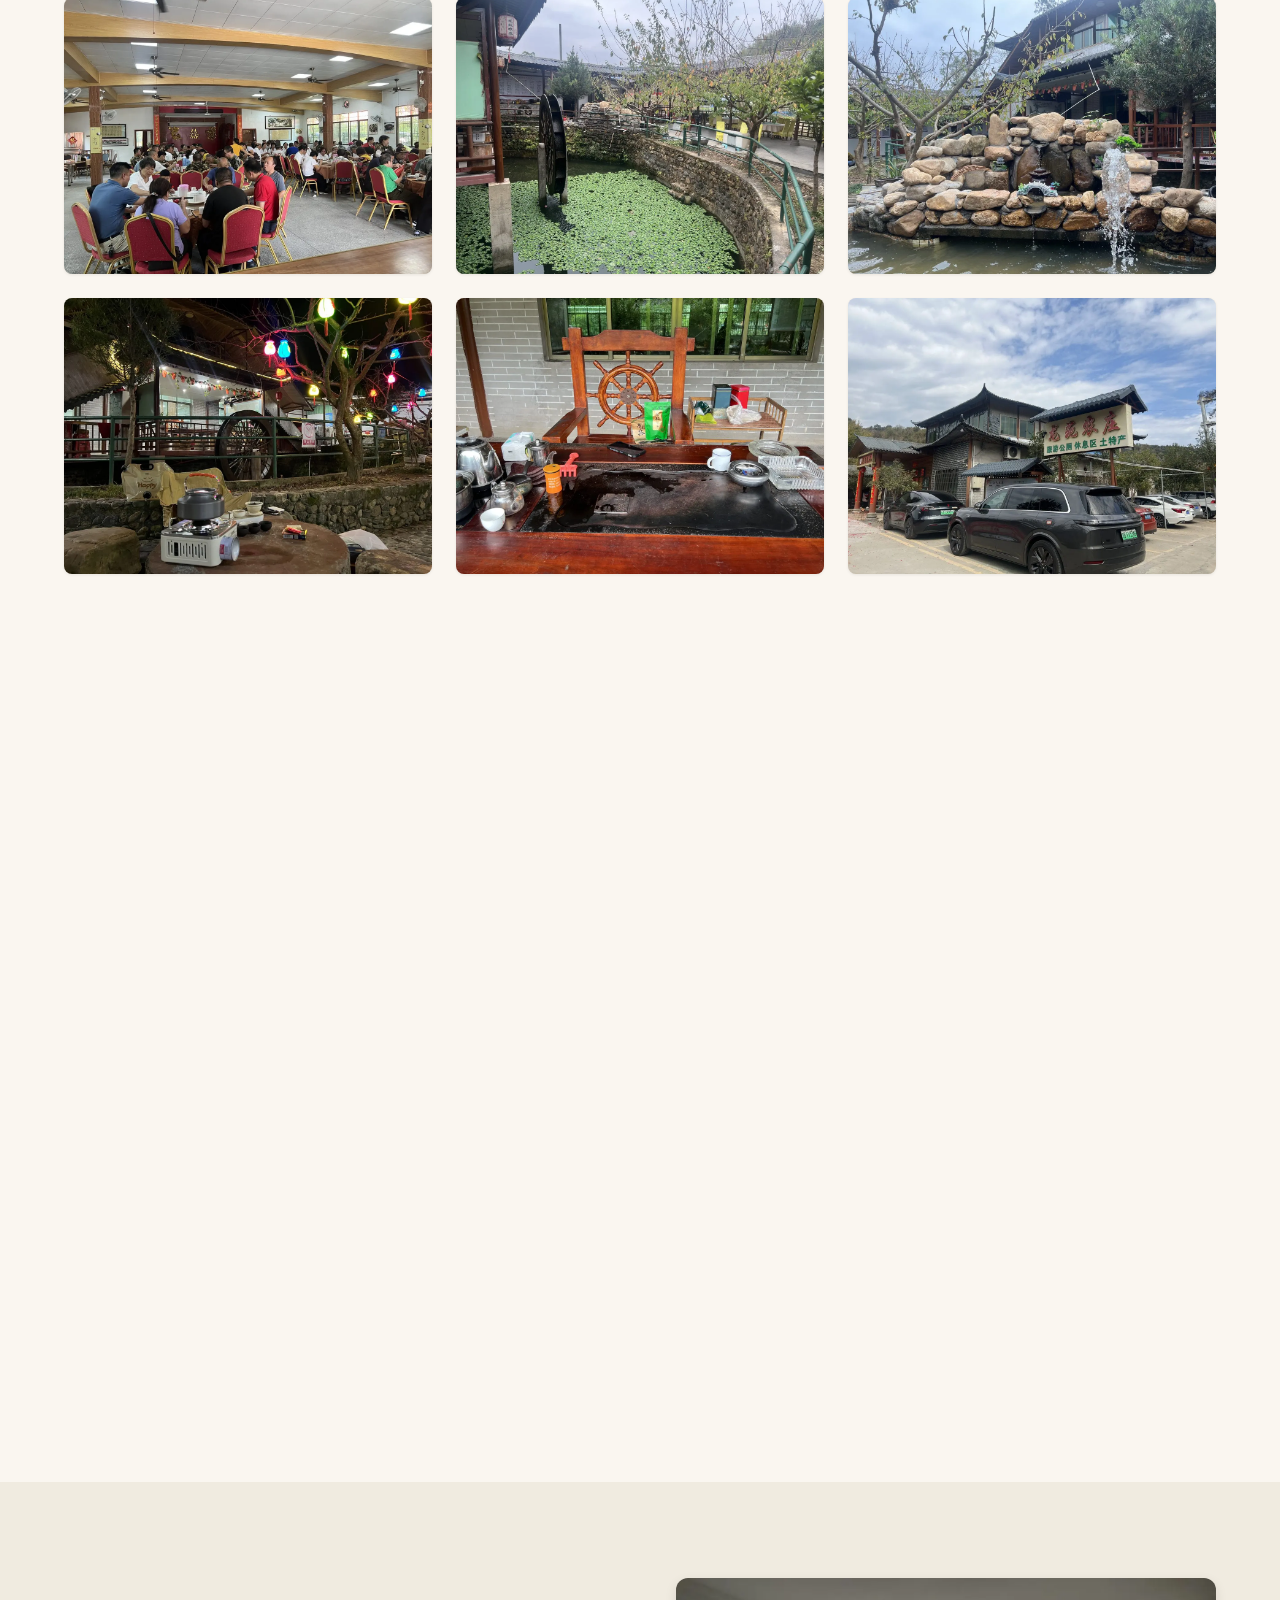
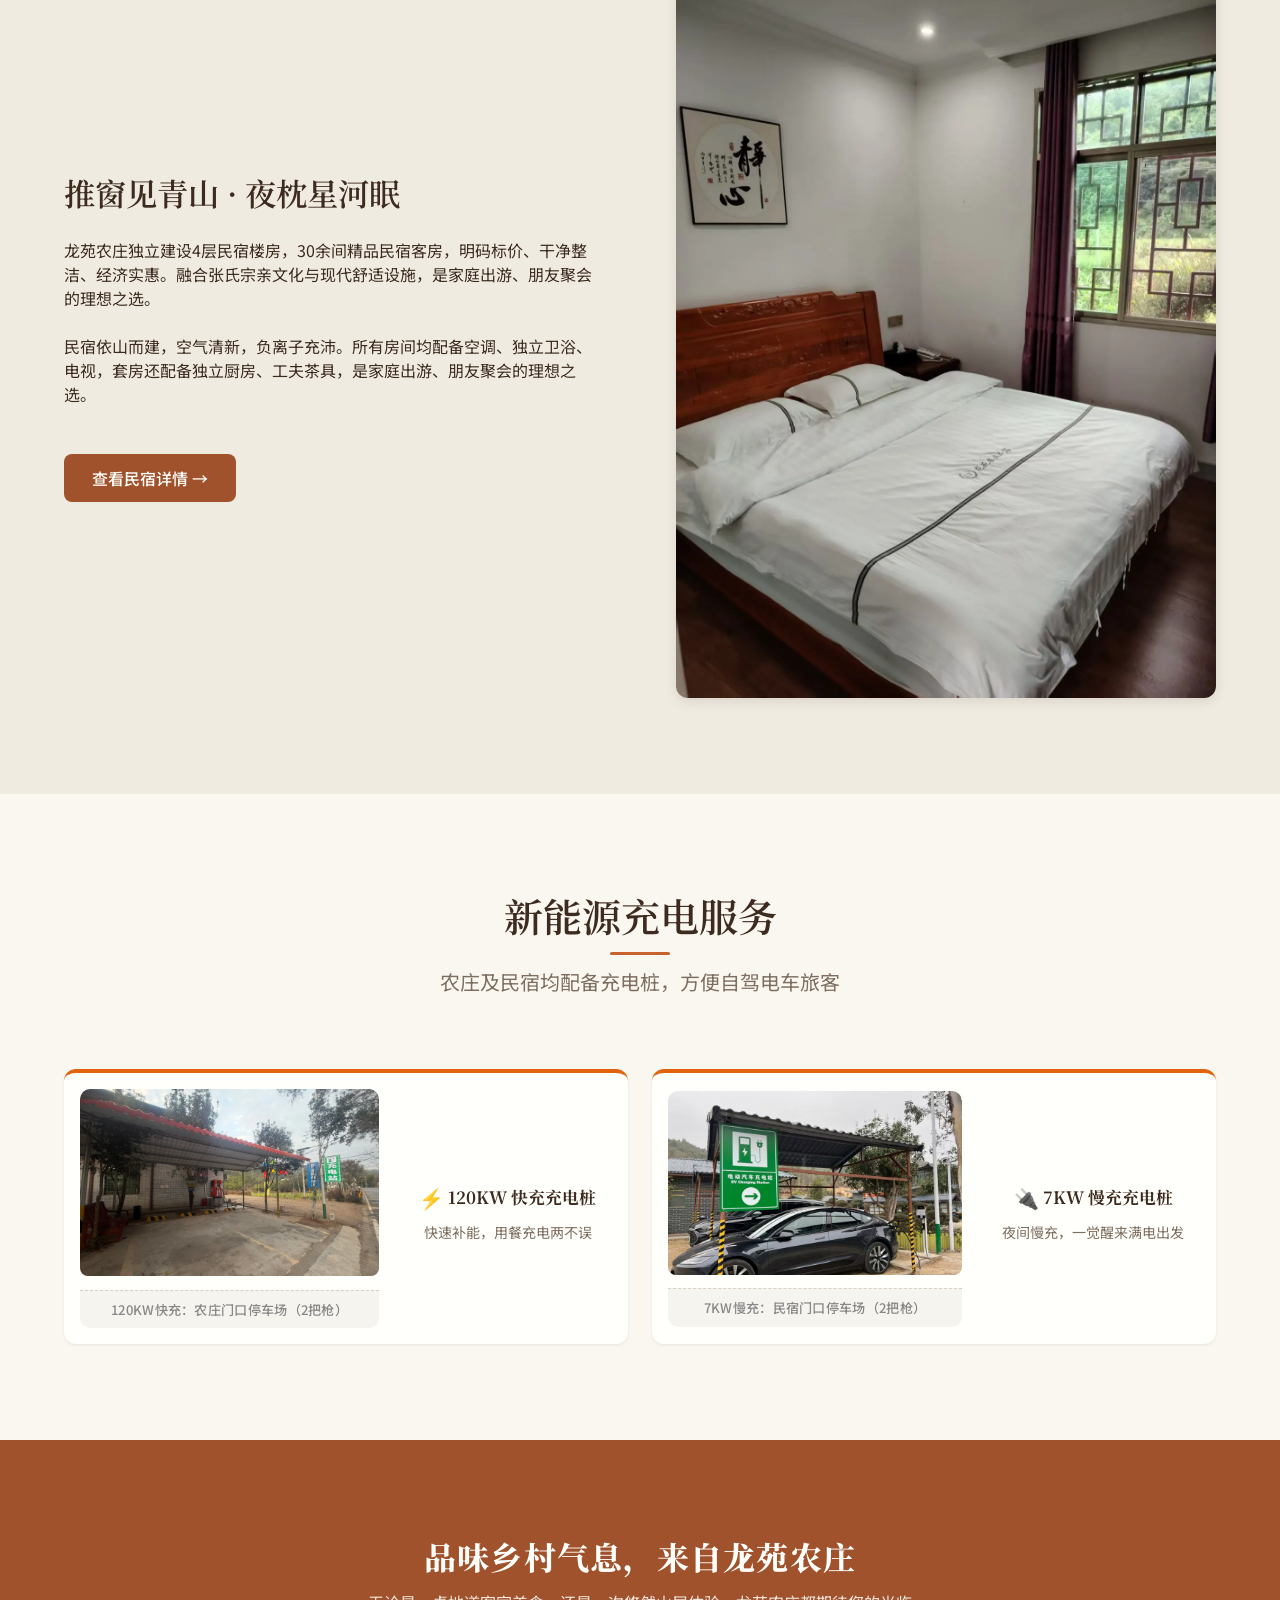
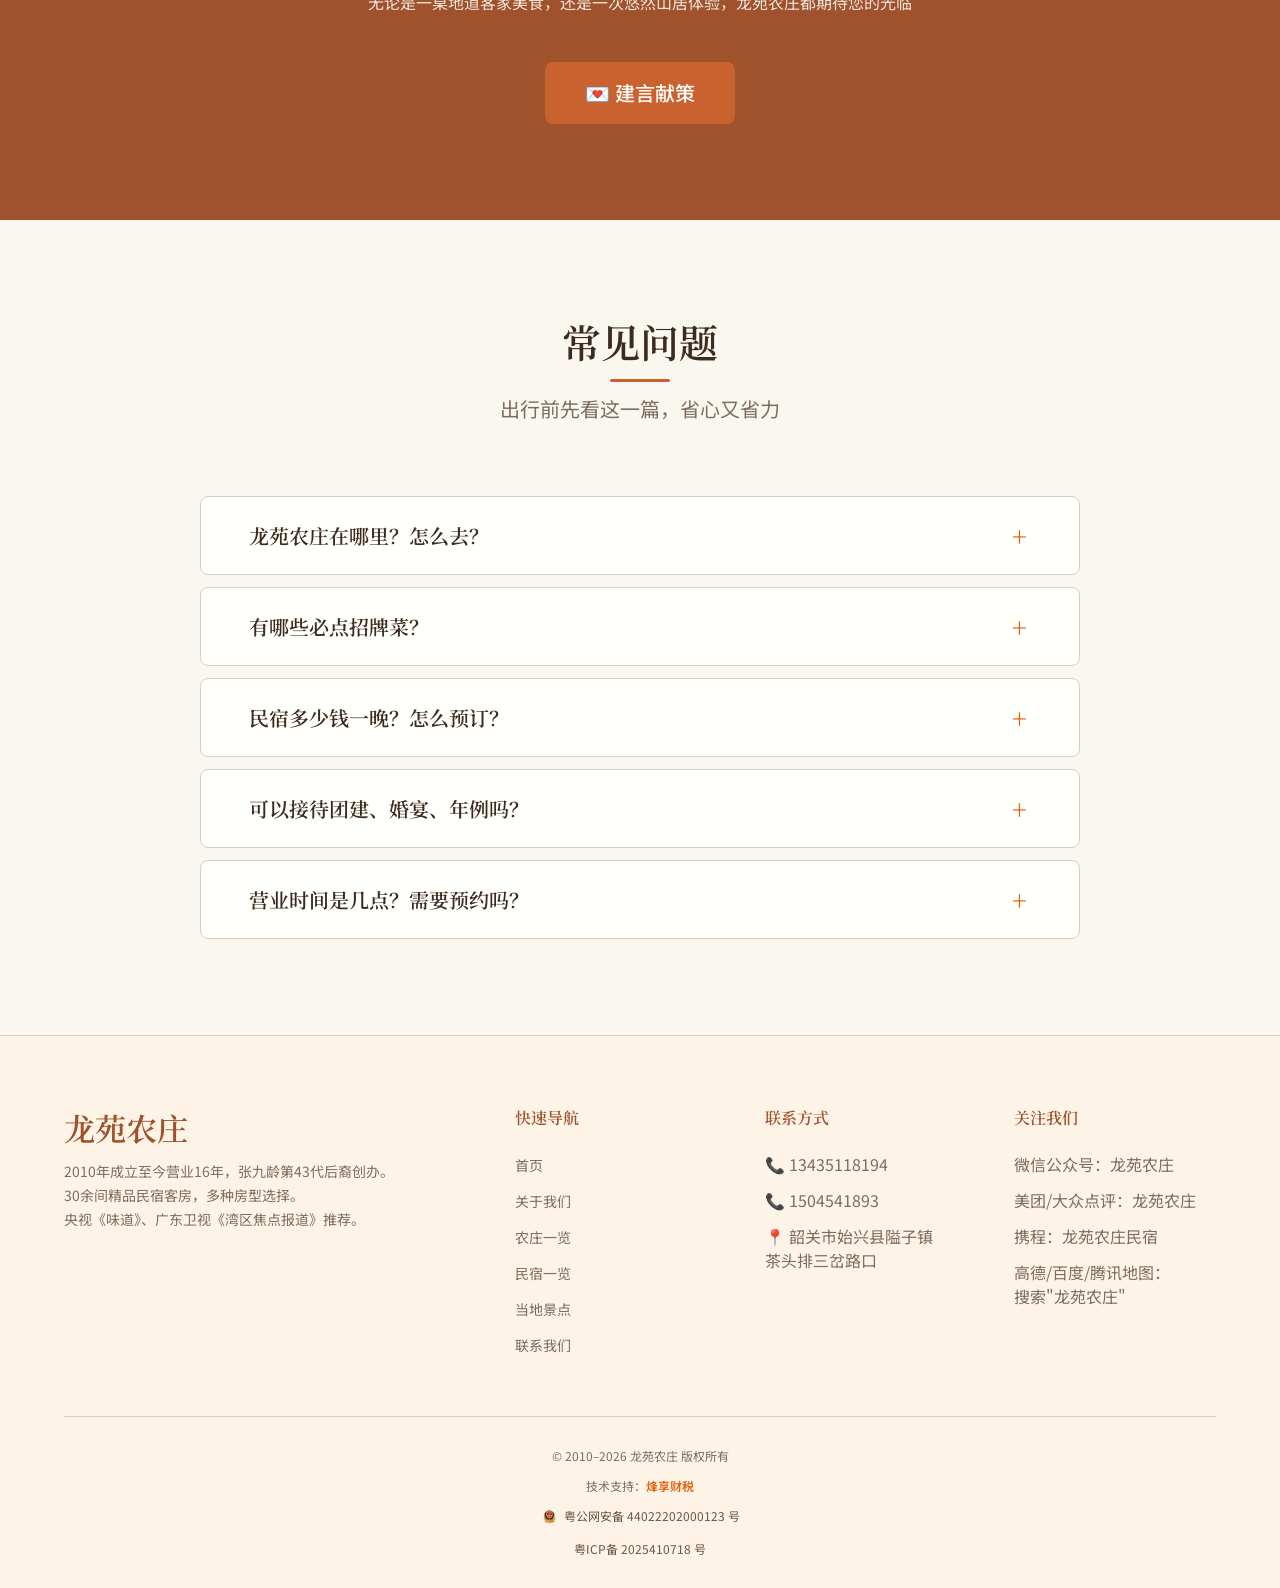
==== commit 4f48a3b9: "fix: 删除全站虚构评分数据(4.8/1268)与民宿房量统一为30余间 - llms.txt: 删除评分行(原含'数据是示例'自曝声明)、FAQ房量同步 - farm.html / homesta" ====
--- a/index.html
+++ b/index.html
@@ -82,7 +82,6 @@
      {
       "@type": "Review",
       "author": { "@type": "Person", "name": "游客 李女士" },
-      "reviewRating": { "@type": "Rating", "ratingValue": "5", "bestRating": "5" },
       "reviewBody": "石斛煲鸡超级正宗，环境清幽，民宿推窗见山，一家人玩得很开心，强烈推荐！"
      }
     ],
@@ -437,7 +436,7 @@
    <div class="section-header">
     <h2>荣誉资质</h2>
     <span class="section-divider"></span>
-    <p>政府认证 · 行业认可 · 30+间精品客房</p>
+    <p>政府认证 · 行业认可 · 30余间精品客房</p>
    </div>
    <div class="honor-grid">
     <div class="honor-item">
@@ -460,7 +459,7 @@
      <img class="honor-img" src="images/honors/honor-3star-homestay.webp" alt="三星级乡村旅游民宿" loading="lazy">
      <div class="honor-item-body">
       <h4>三星级乡村旅游民宿</h4>
-      <p>龙苑农庄民宿（30+间精品客房）通过三星级乡村旅游民宿评定，客房、配套、服务、安全均达行业标准。</p>
+      <p>龙苑农庄民宿（30余间精品客房）通过三星级乡村旅游民宿评定，客房、配套、服务、安全均达行业标准。</p>
       <span class="honor-issuer">颁证：韶关市文化广电旅游体育局</span>
      </div>
     </div>
@@ -475,7 +474,7 @@
    <div class="two-col">
     <div class="two-col-content">
      <h2>推窗见青山 · 夜枕星河眠</h2>
-     <p>龙苑农庄独立建设4层民宿楼房，30+间精品民宿客房，明码标价、干净整洁、经济实惠。融合张氏宗亲文化与现代舒适设施，是家庭出游、朋友聚会的理想之选。</p>
+     <p>龙苑农庄独立建设4层民宿楼房，30余间精品民宿客房，明码标价、干净整洁、经济实惠。融合张氏宗亲文化与现代舒适设施，是家庭出游、朋友聚会的理想之选。</p>
      <p>民宿依山而建，空气清新，负离子充沛。所有房间均配备空调、独立卫浴、电视，套房还配备独立厨房、工夫茶具，是家庭出游、朋友聚会的理想之选。</p>
      <a href="homestay.html" class="btn btn-secondary mt-md">查看民宿详情 →</a>
     </div>
@@ -547,7 +546,7 @@
     </div>
     <div class="faq-item">
      <button class="faq-q" aria-expanded="false">民宿多少钱一晚？怎么预订？<span class="faq-icon">+</span></button>
-     <div class="faq-a"><div class="faq-a-inner">民宿 30+间精品客房，房型含大床房/双床房/家庭套房，均配空调、独立卫浴、电视，套房另含独立厨房与工夫茶具。明码标价、经济实惠，建议提前通过电话或在线预订锁定房源。</div></div>
+     <div class="faq-a"><div class="faq-a-inner">民宿 30余间精品客房，房型含大床房/双床房/家庭套房，均配空调、独立卫浴、电视，套房另含独立厨房与工夫茶具。明码标价、经济实惠，建议提前通过电话或在线预订锁定房源。</div></div>
     </div>
     <div class="faq-item">
      <button class="faq-q" aria-expanded="false">可以接待团建、婚宴、年例吗？<span class="faq-icon">+</span></button>
@@ -567,7 +566,7 @@
   "mainEntity": [
    { "@type": "Question", "name": "龙苑农庄在哪里？怎么去？", "acceptedAnswer": { "@type": "Answer", "text": "位于广东省韶关市始兴县隘子镇茶头排三岔路口往司前方向50米，自驾导航搜索龙苑农庄即可，门口有50+车位停车场及120KW快充、7KW慢充充电桩。" } },
    { "@type": "Question", "name": "有哪些必点招牌菜？", "acceptedAnswer": { "@type": "Answer", "text": "招牌包括国家地理标志美食石斛煲鸡、始兴非遗炒宰相粉、手工石磨客家酿豆腐、自养土鸡芝麻烧鸡。" } },
-   { "@type": "Question", "name": "民宿多少钱一晚？怎么预订？", "acceptedAnswer": { "@type": "Answer", "text": "民宿30+间精品客房明码标价、干净整洁，房型含大床房、双床房、家庭套房，均配空调独立卫浴电视，明码标价，建议提前电话或在线预订。" } },
+   { "@type": "Question", "name": "民宿多少钱一晚？怎么预订？", "acceptedAnswer": { "@type": "Answer", "text": "民宿30余间精品客房明码标价、干净整洁，房型含大床房、双床房、家庭套房，均配空调独立卫浴电视，明码标价，建议提前电话或在线预订。" } },
    { "@type": "Question", "name": "可以接待团建、婚宴、年例吗？", "acceptedAnswer": { "@type": "Answer", "text": "可以，宴会大厅可容纳约500人，全庄单次可同时接待600人用餐，常年承接企业团建、婚宴、同学聚会、年例等大型活动。" } },
    { "@type": "Question", "name": "营业时间是几点？需要预约吗？", "acceptedAnswer": { "@type": "Answer", "text": "每日09:00-22:00营业，支持电话预订，大型聚餐、宴会及节假日建议提前预约。" } }
   ]
@@ -580,7 +579,7 @@
    <div class="footer-grid">
     <div class="footer-brand">
      <h3>龙苑农庄</h3>
-     <p>2010年成立至今营业16年，张九龄第43代后裔创办。<br>30+间精品民宿客房，多种房型选择。<br>央视《味道》、广东卫视《湾区焦点报道》推荐。</p>
+     <p>2010年成立至今营业16年，张九龄第43代后裔创办。<br>30余间精品民宿客房，多种房型选择。<br>央视《味道》、广东卫视《湾区焦点报道》推荐。</p>
     </div>
     <div>
      <h4>快速导航</h4>
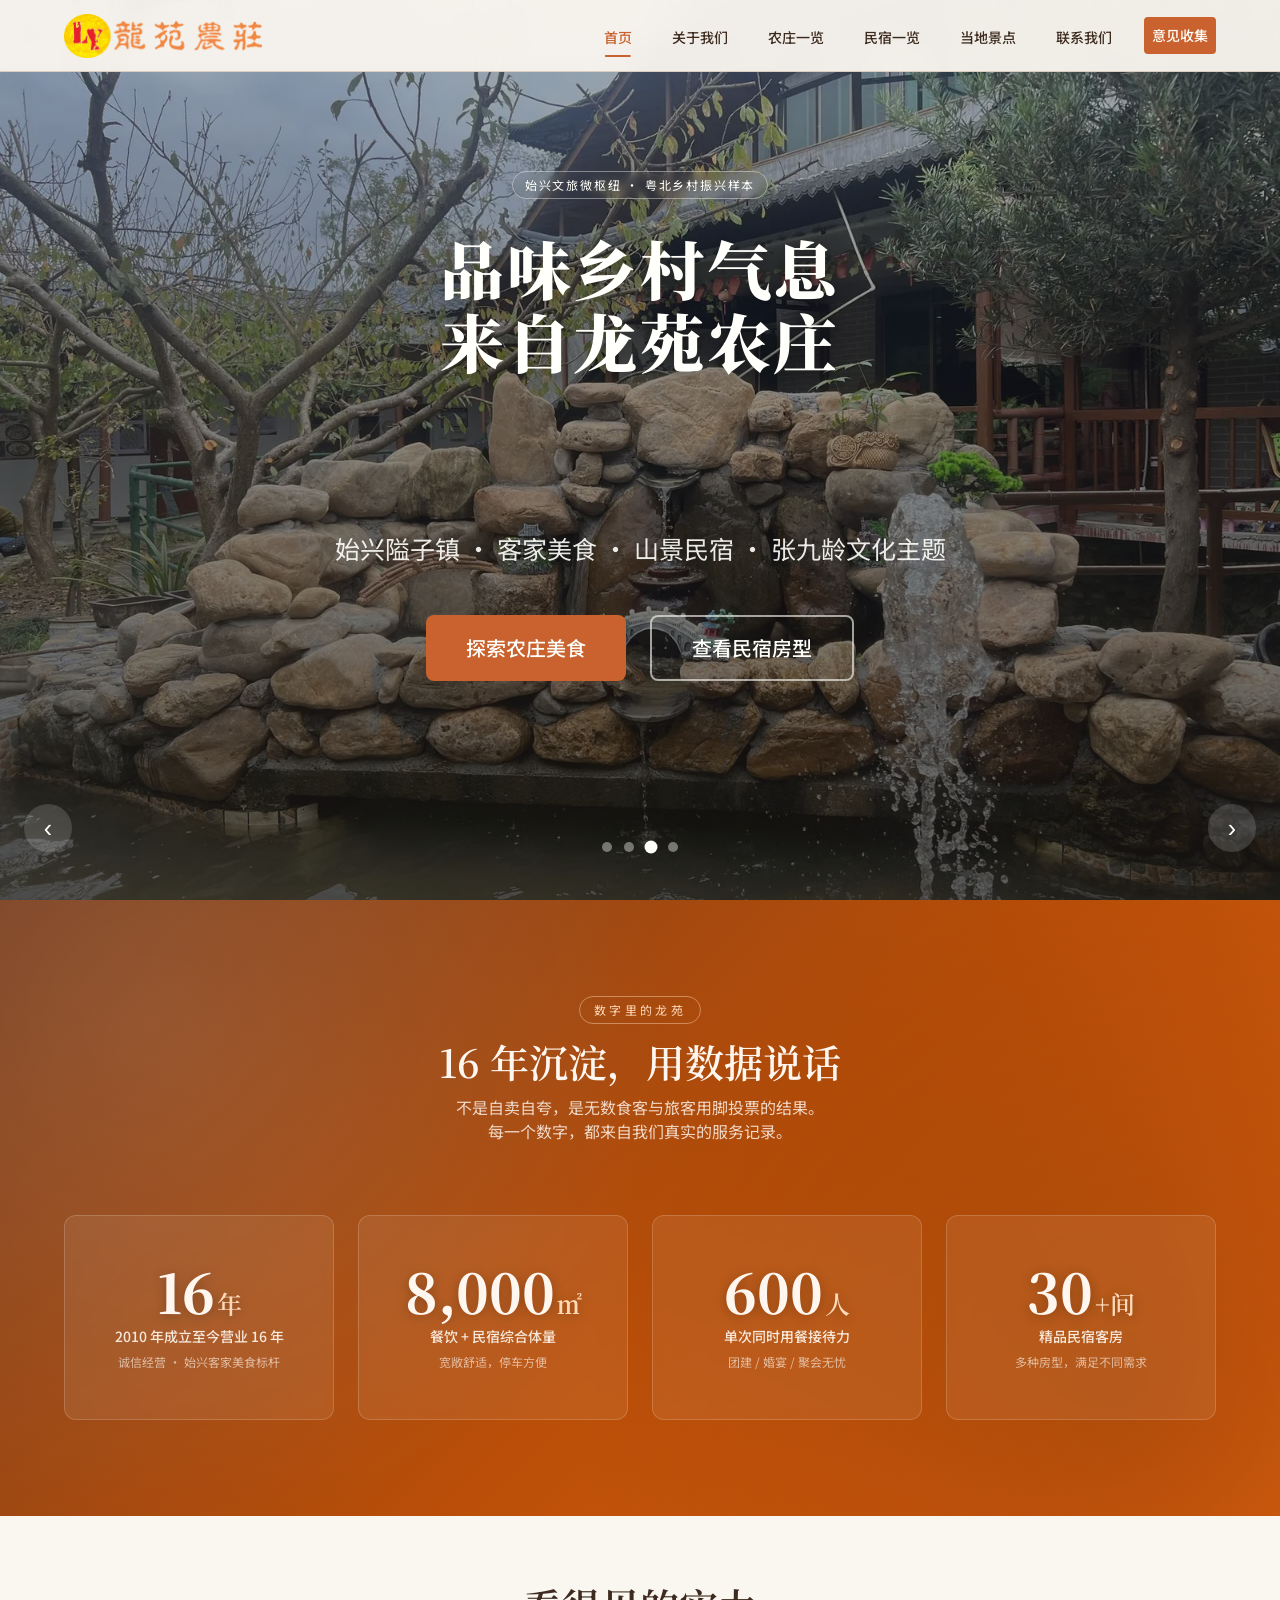
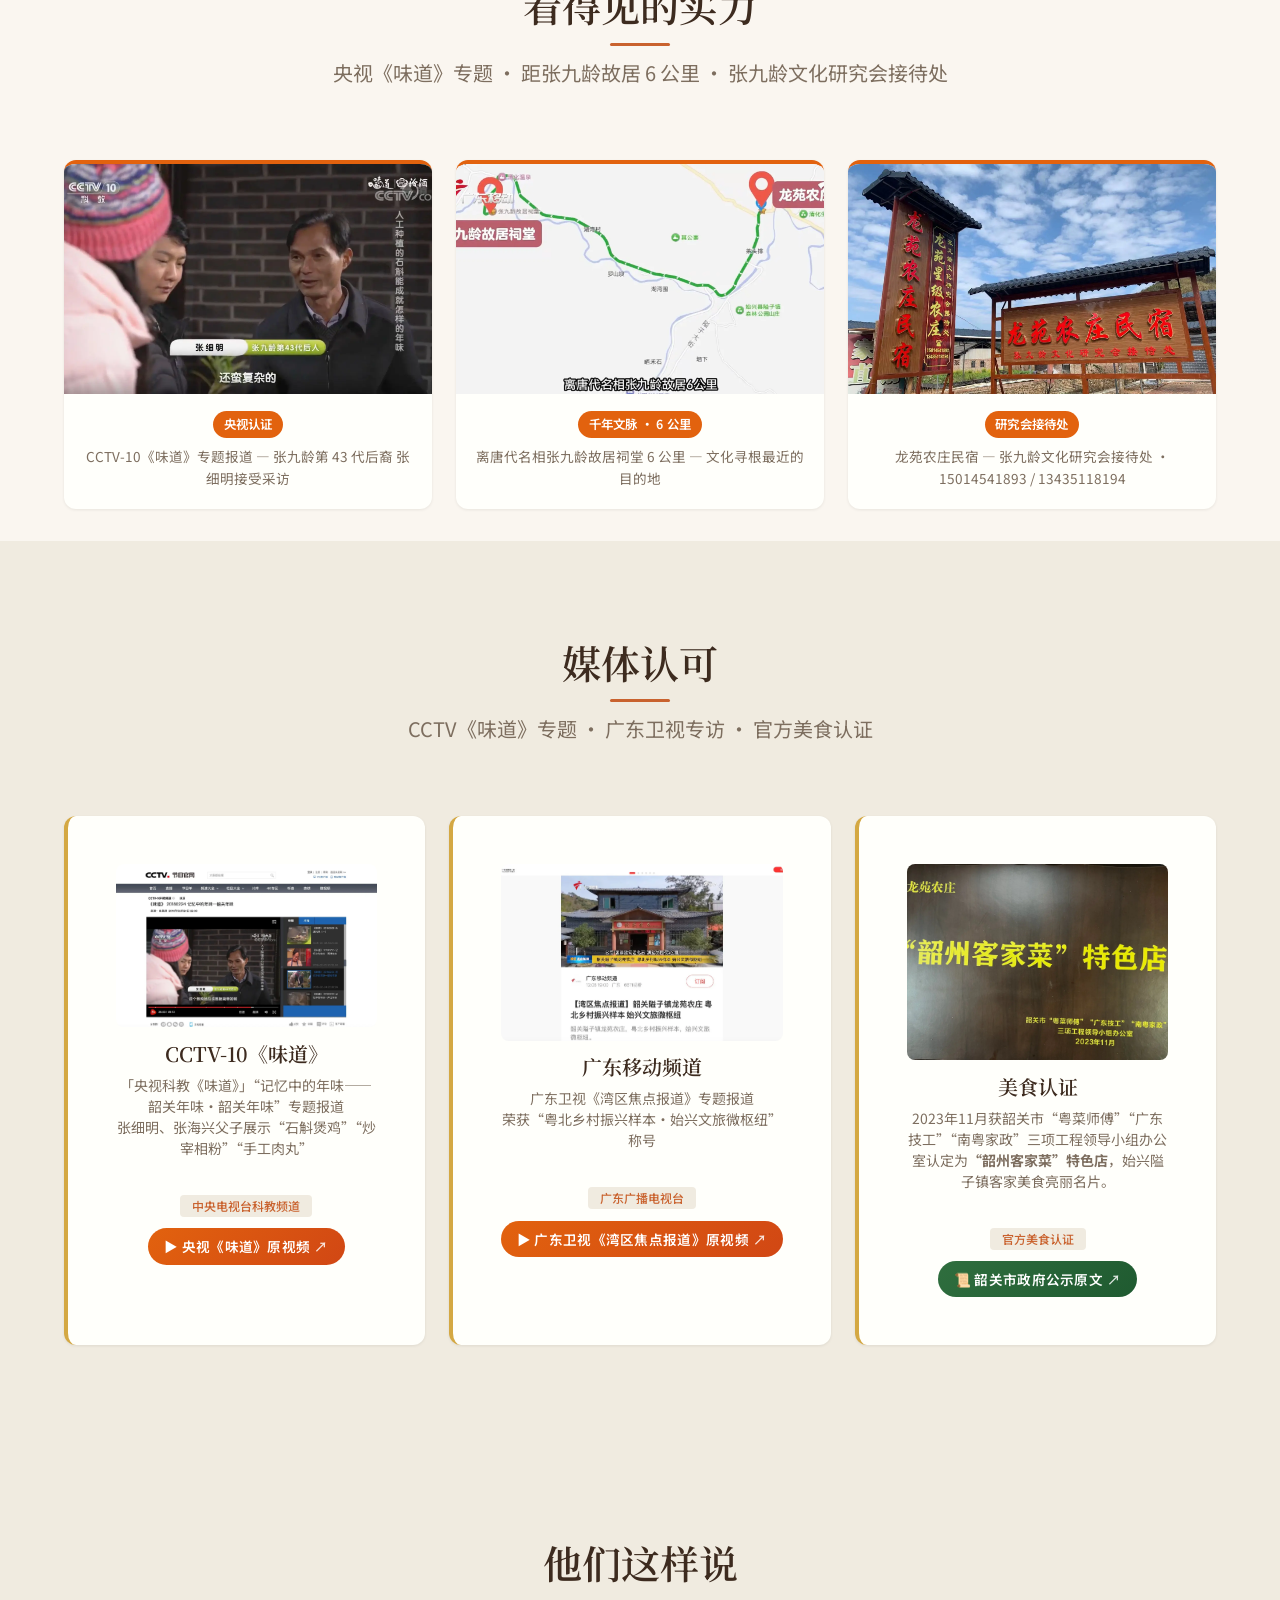
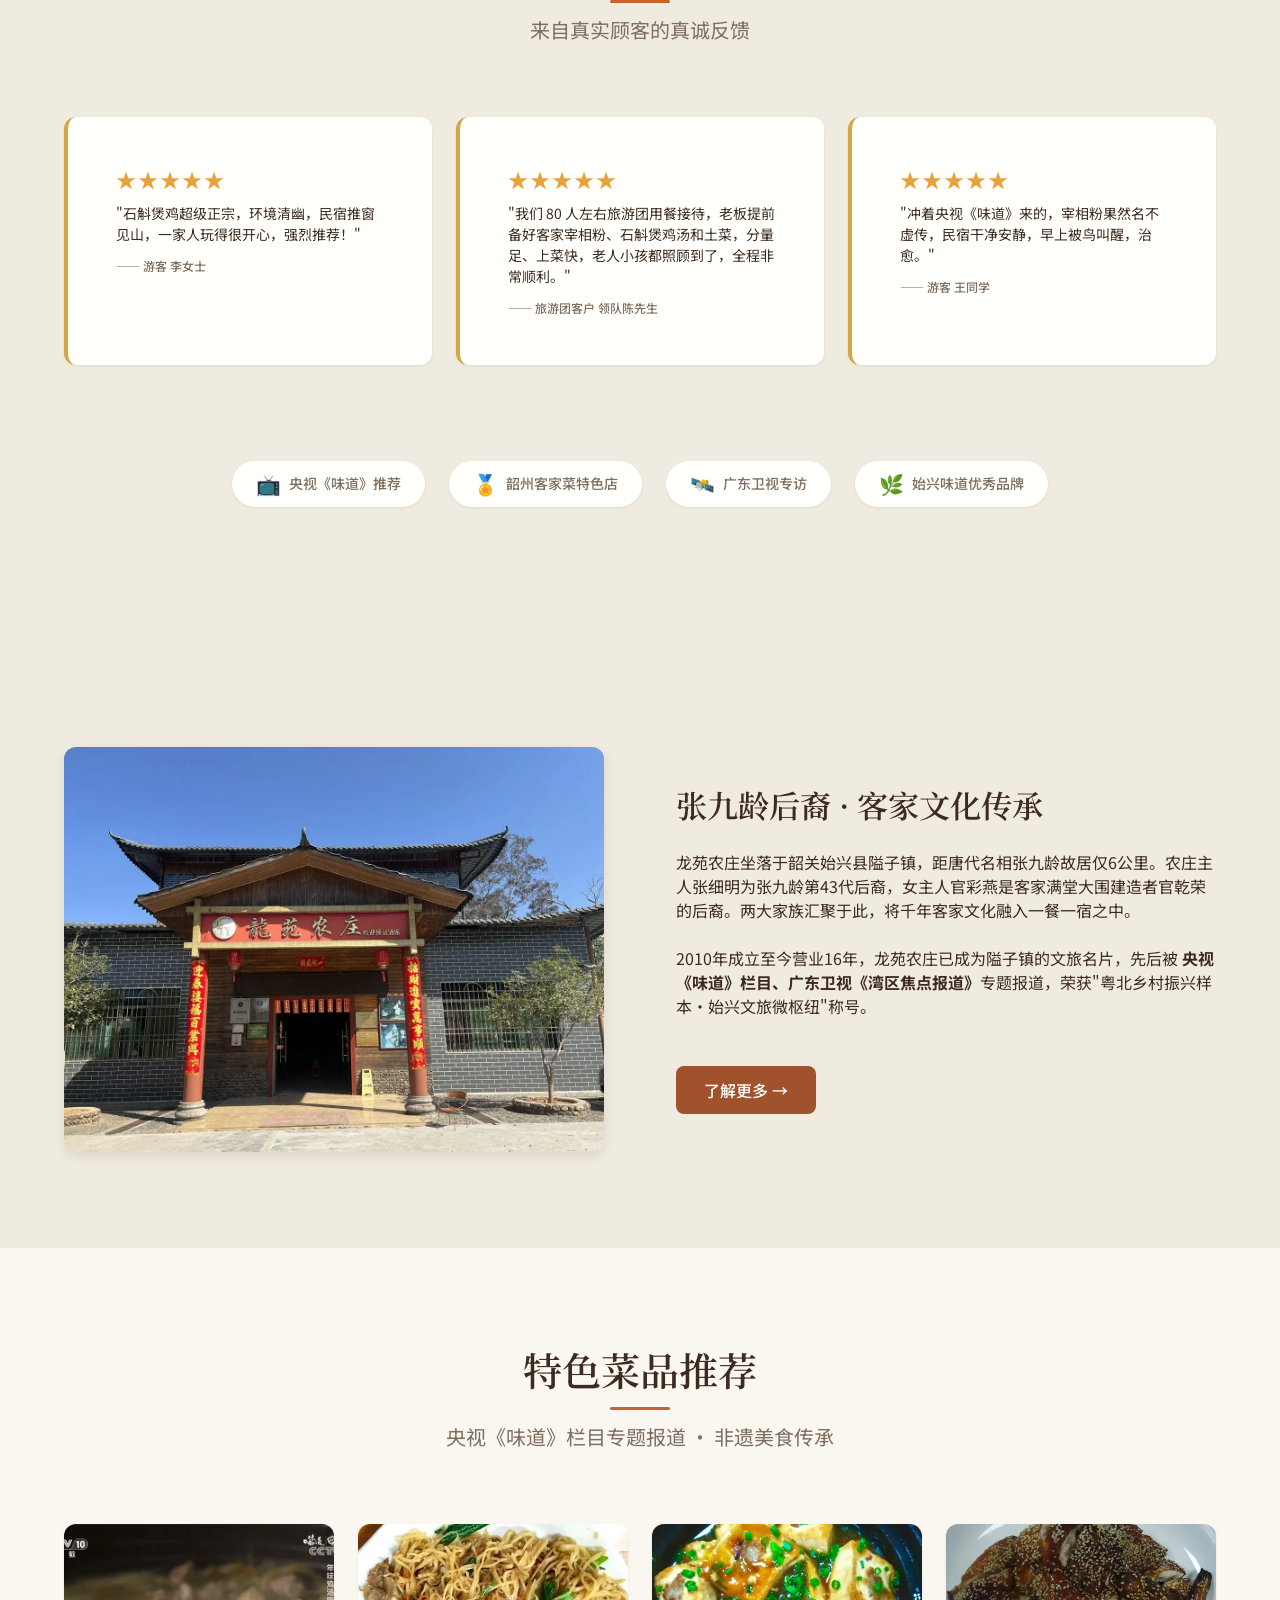
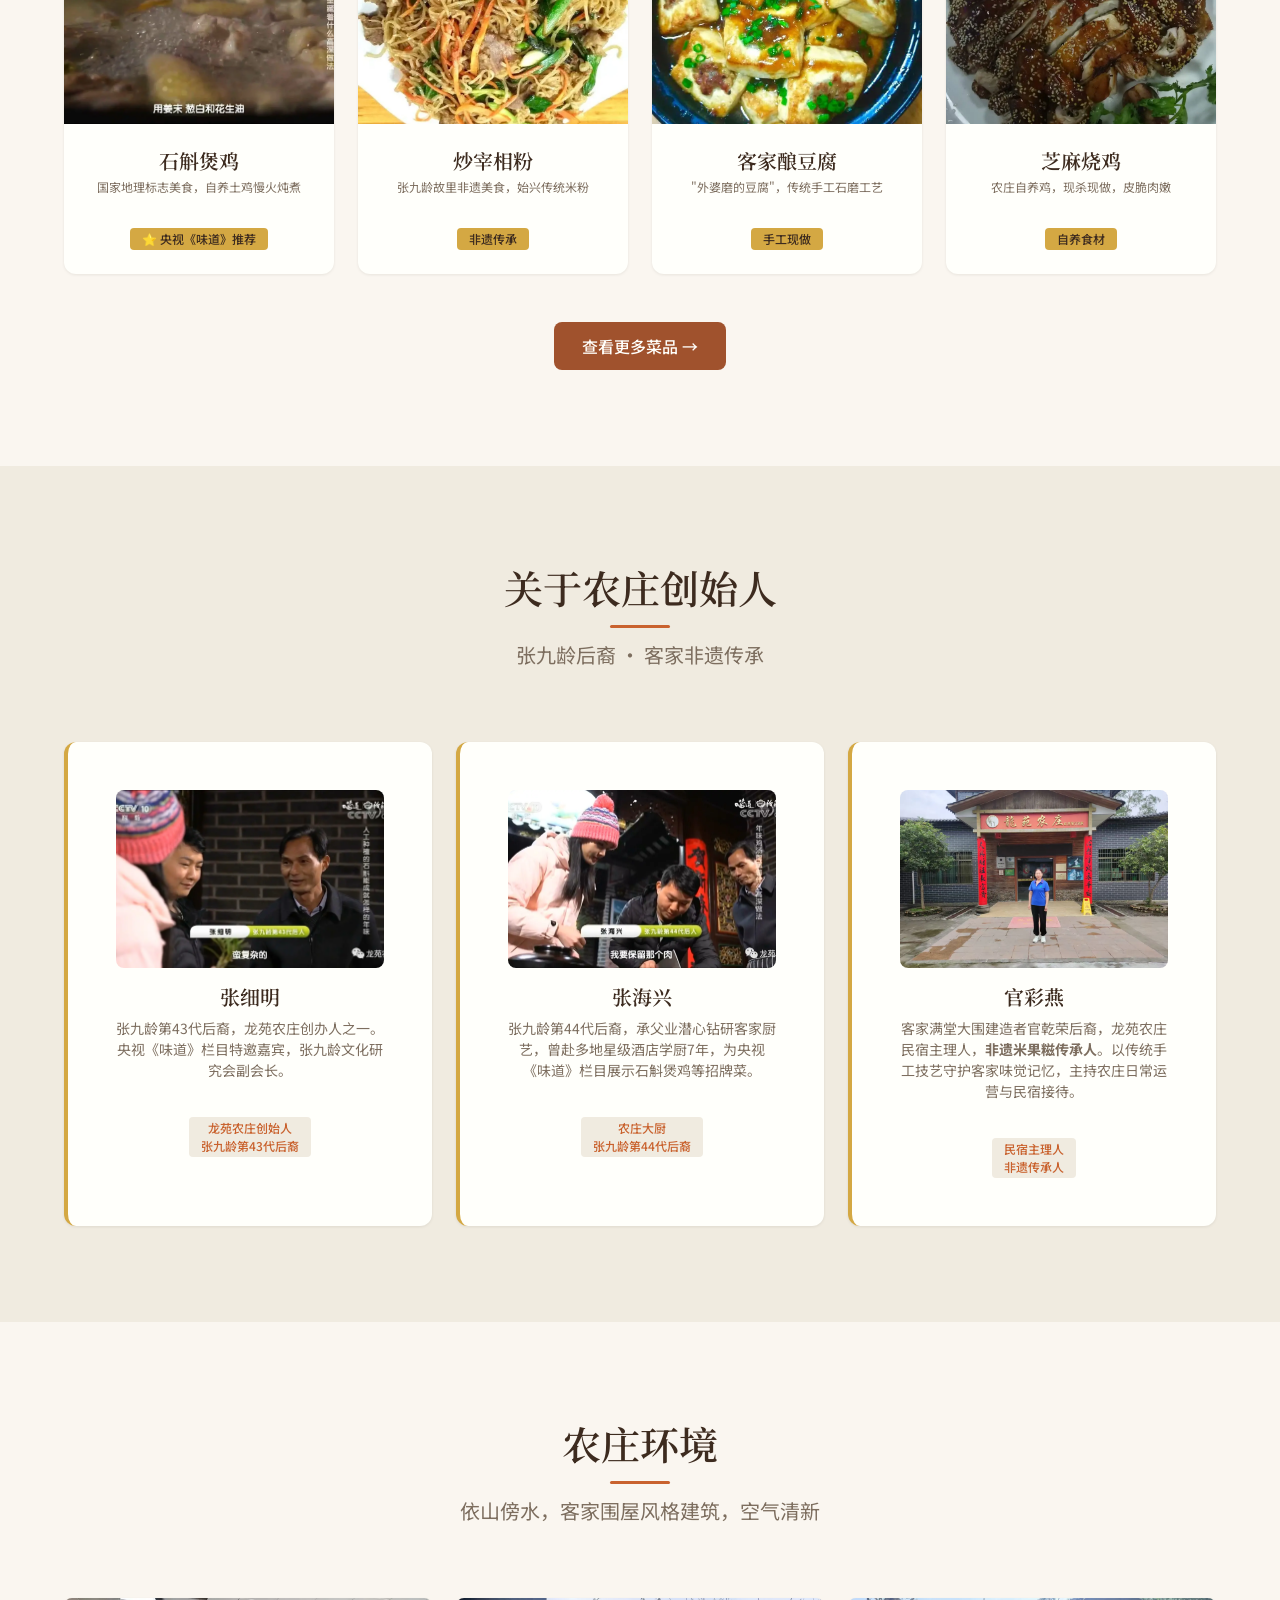
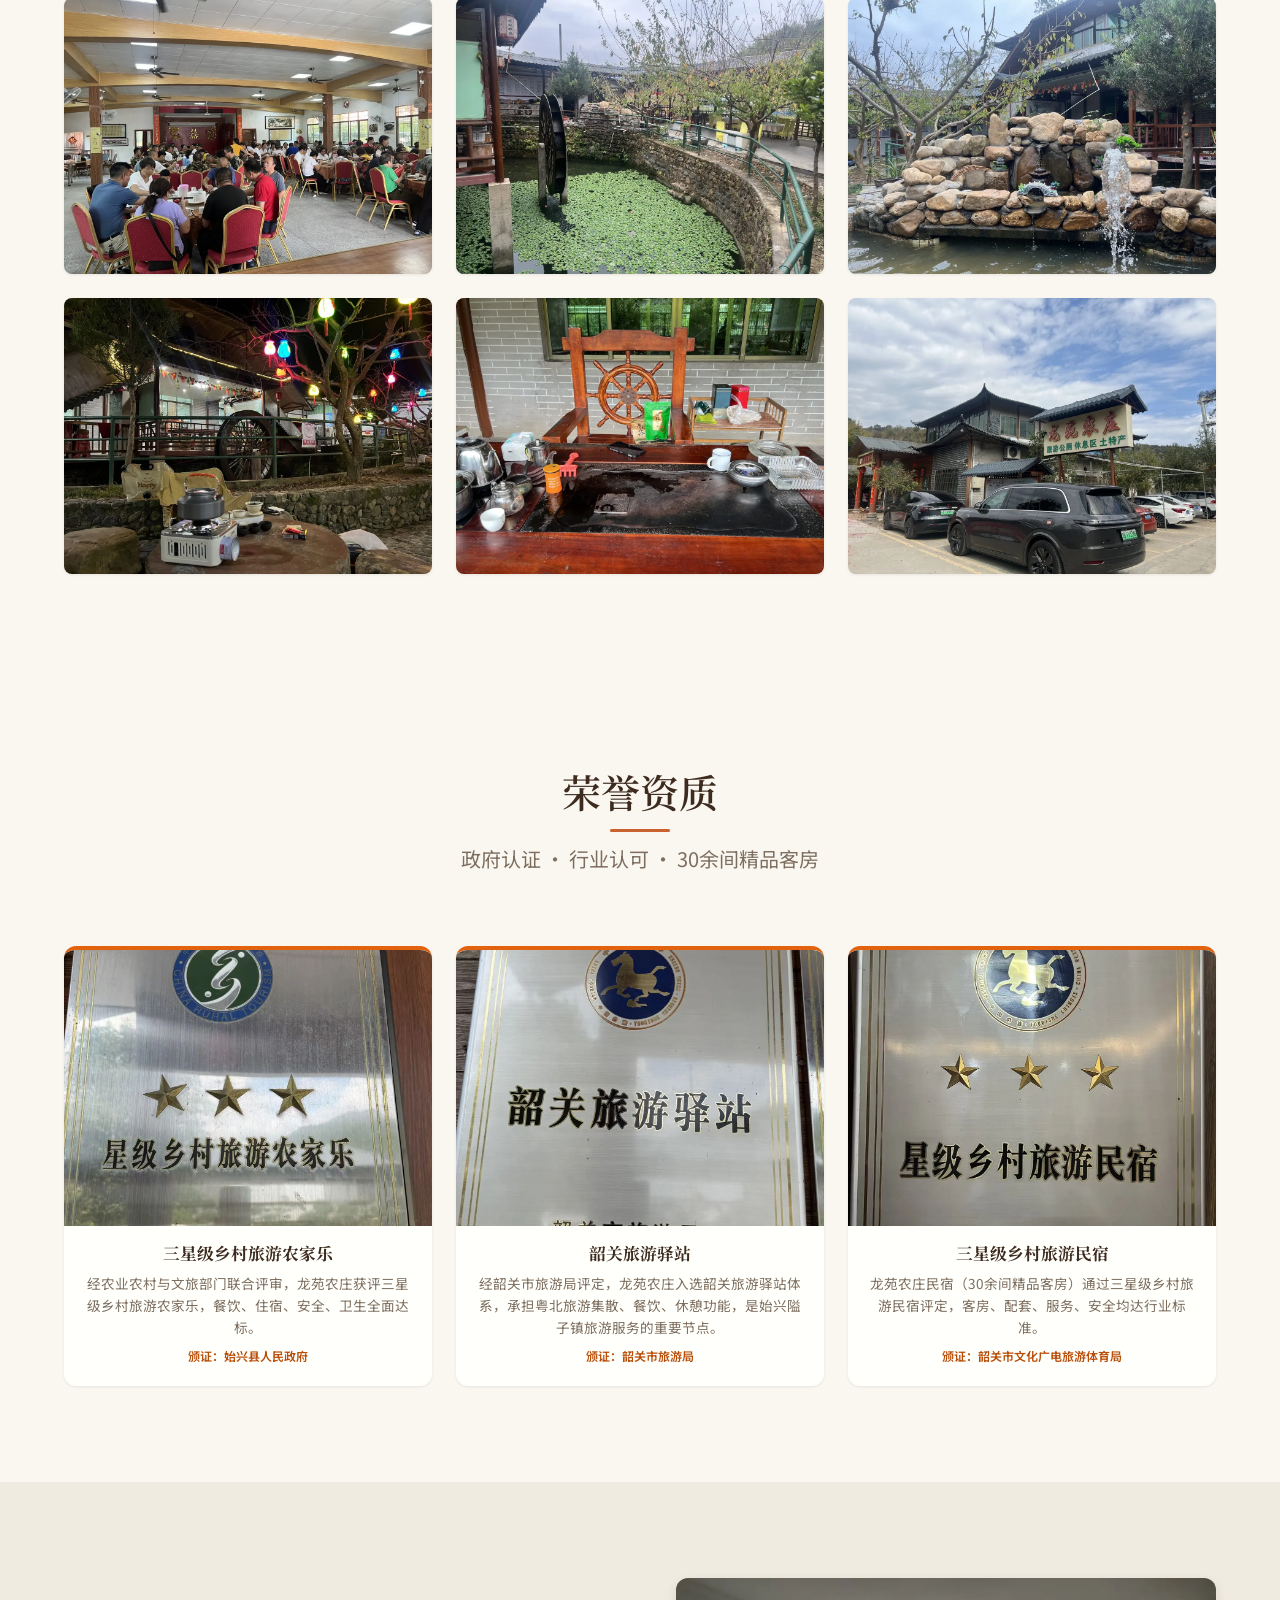
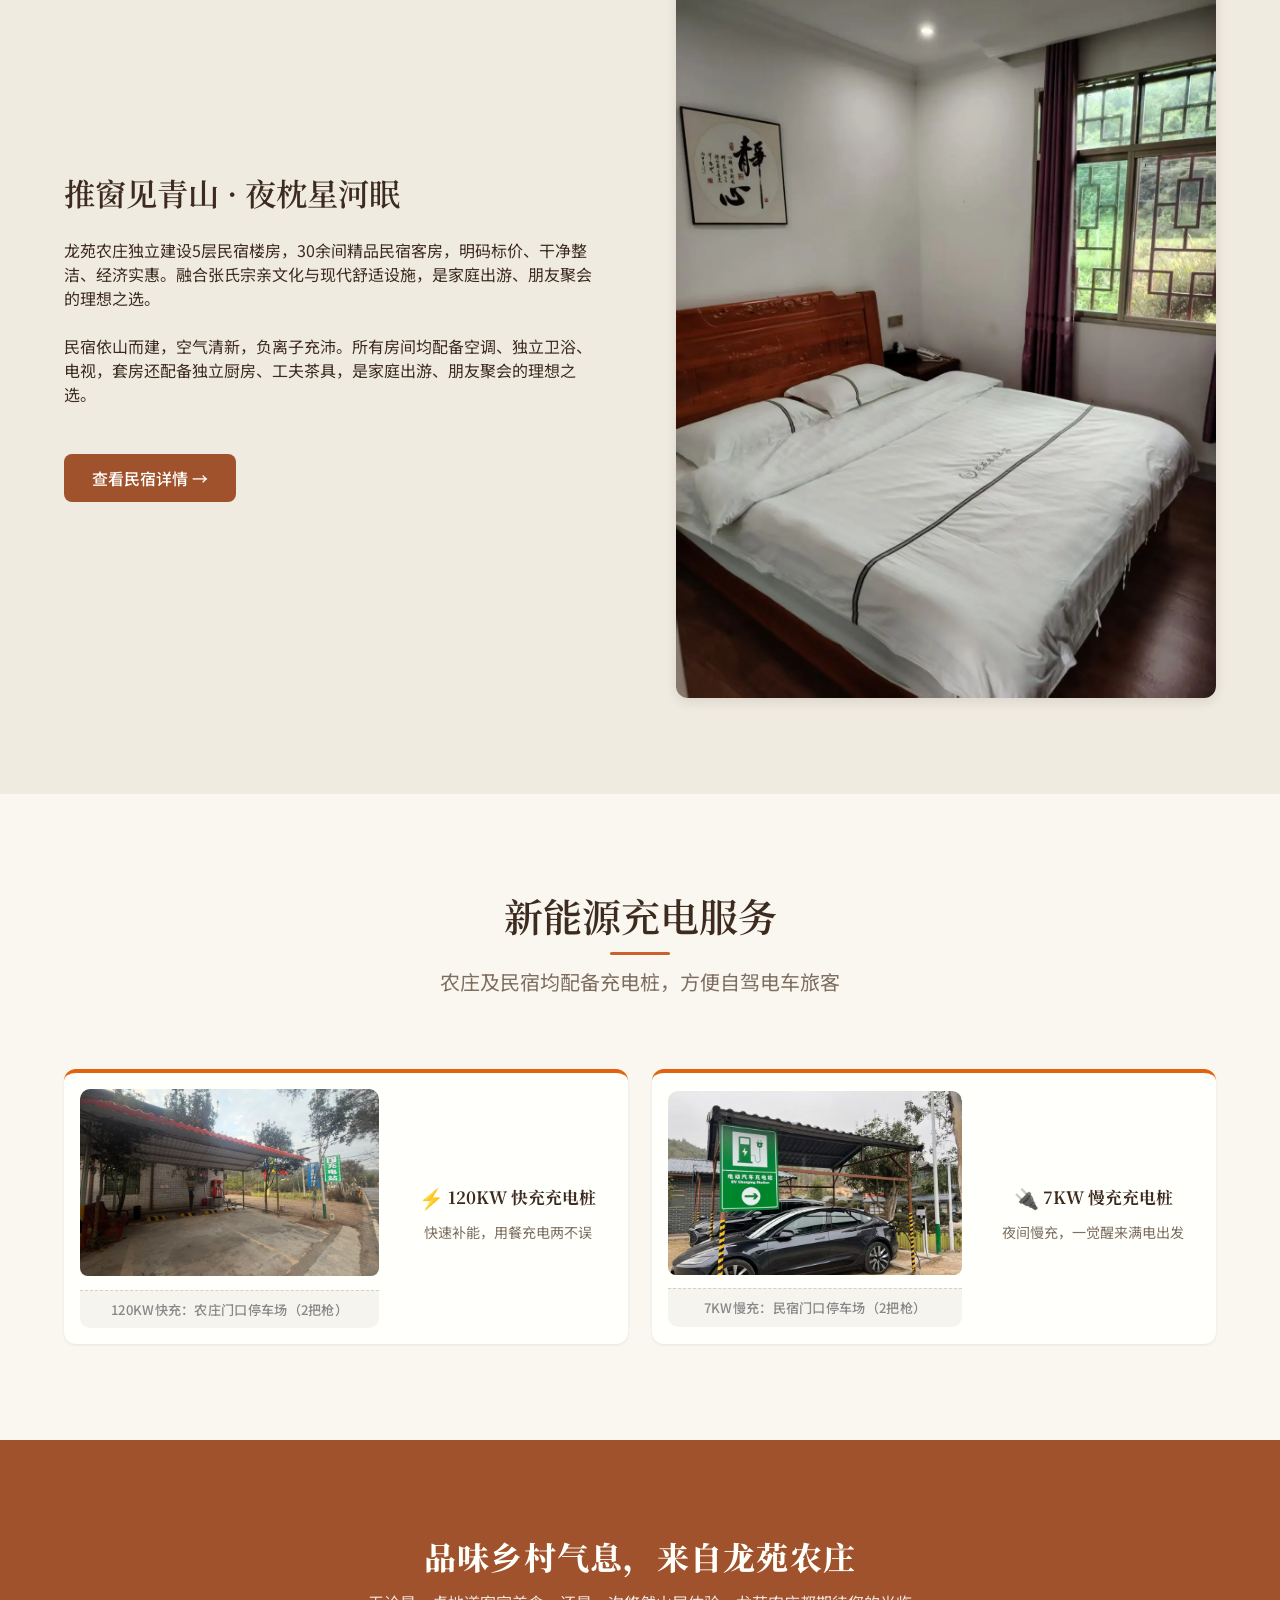
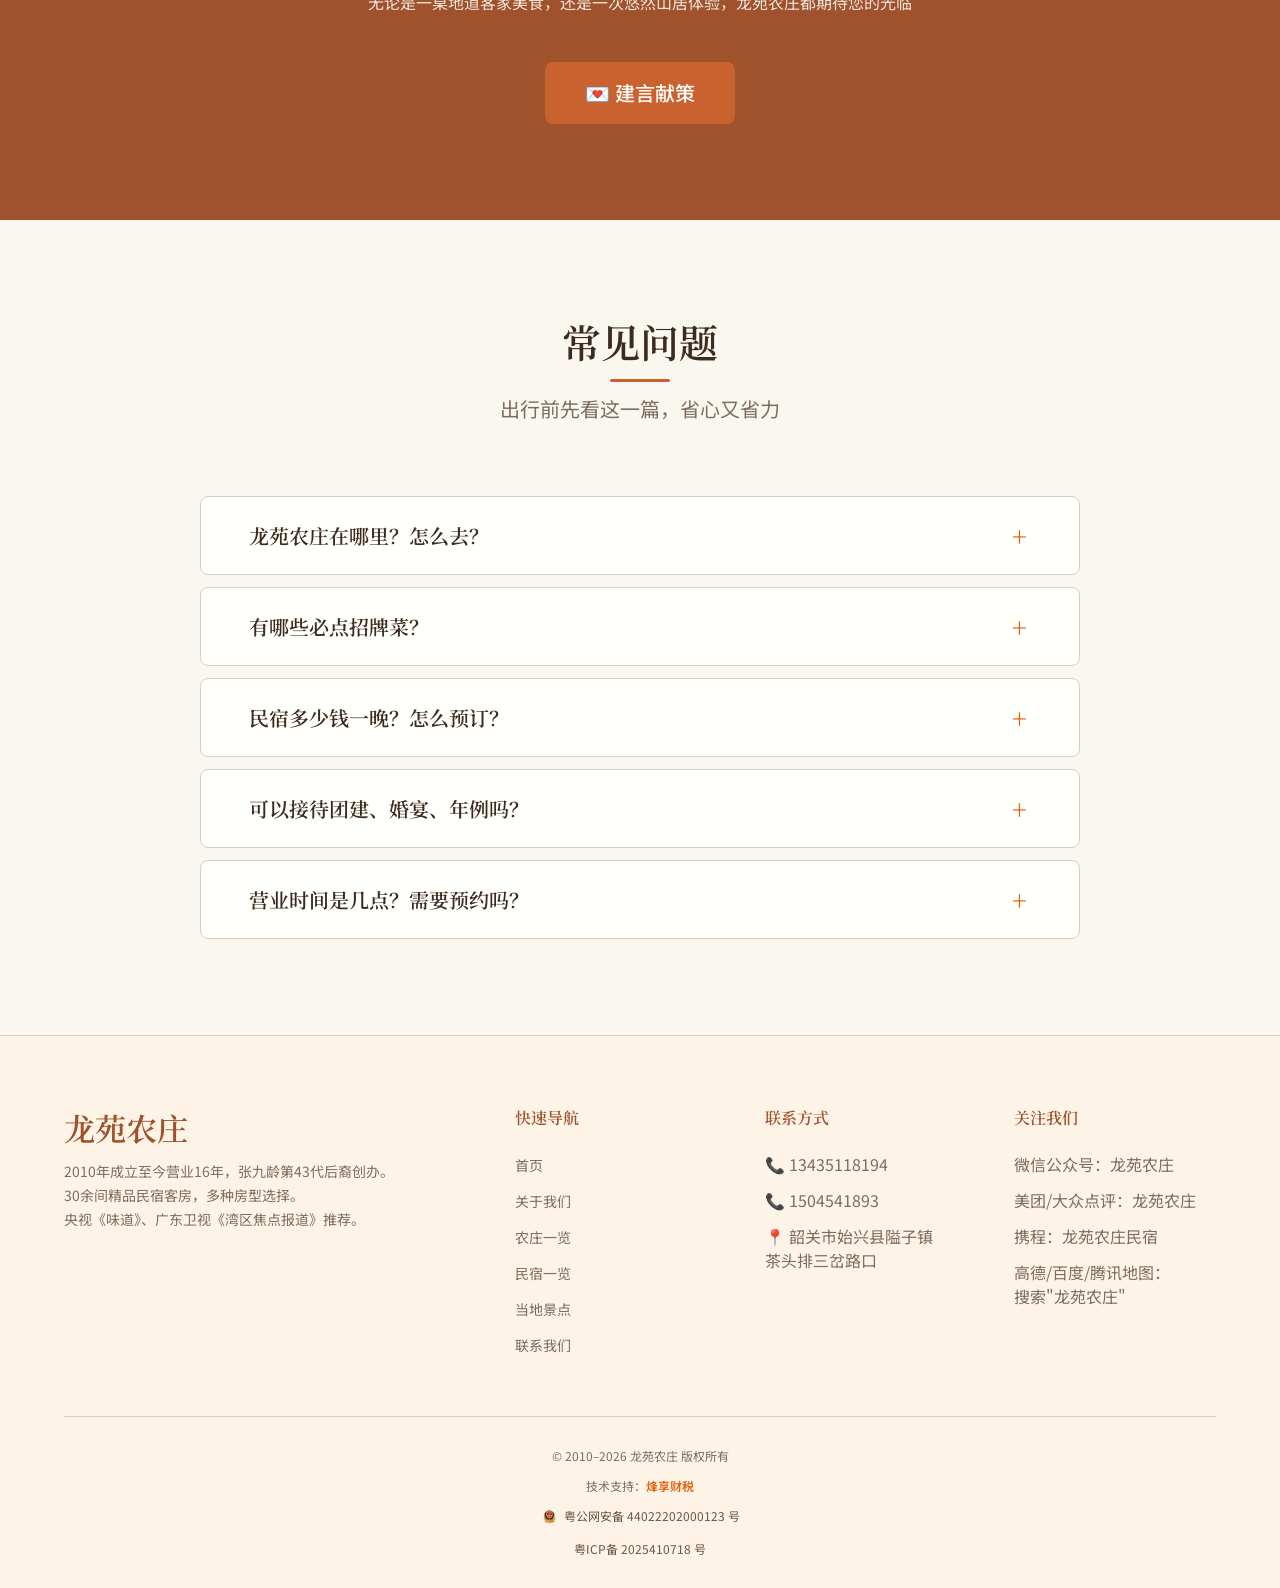
==== commit 469d2803: "fix: 民宿层数统一为5层 + 移除虚构 sameAs 外部平台链接 - index.html:477 民宿楼房 4层 -> 5层(与 homestay.html 一致) - index.html:" ====
--- a/index.html
+++ b/index.html
@@ -85,11 +85,6 @@
       "reviewBody": "石斛煲鸡超级正宗，环境清幽，民宿推窗见山，一家人玩得很开心，强烈推荐！"
      }
     ],
-    "sameAs": [
-     "https://weibo.com/longyuannongzhuang",
-     "https://www.dianping.com/shop/longyuannongzhuang",
-     "https://you.ctrip.com/s hotel/longyuannongzhuang"
-    ],
     "award": ["央视《味道》栏目推荐品牌", "韶州客家菜特色店"],
     "founder": { "@type": "Person", "name": "张细明", "jobTitle": "龙苑农庄创办人" },
     "foundingDate": "2010"
@@ -474,7 +469,7 @@
    <div class="two-col">
     <div class="two-col-content">
      <h2>推窗见青山 · 夜枕星河眠</h2>
-     <p>龙苑农庄独立建设4层民宿楼房，30余间精品民宿客房，明码标价、干净整洁、经济实惠。融合张氏宗亲文化与现代舒适设施，是家庭出游、朋友聚会的理想之选。</p>
+     <p>龙苑农庄独立建设5层民宿楼房，30余间精品民宿客房，明码标价、干净整洁、经济实惠。融合张氏宗亲文化与现代舒适设施，是家庭出游、朋友聚会的理想之选。</p>
      <p>民宿依山而建，空气清新，负离子充沛。所有房间均配备空调、独立卫浴、电视，套房还配备独立厨房、工夫茶具，是家庭出游、朋友聚会的理想之选。</p>
      <a href="homestay.html" class="btn btn-secondary mt-md">查看民宿详情 →</a>
     </div>
